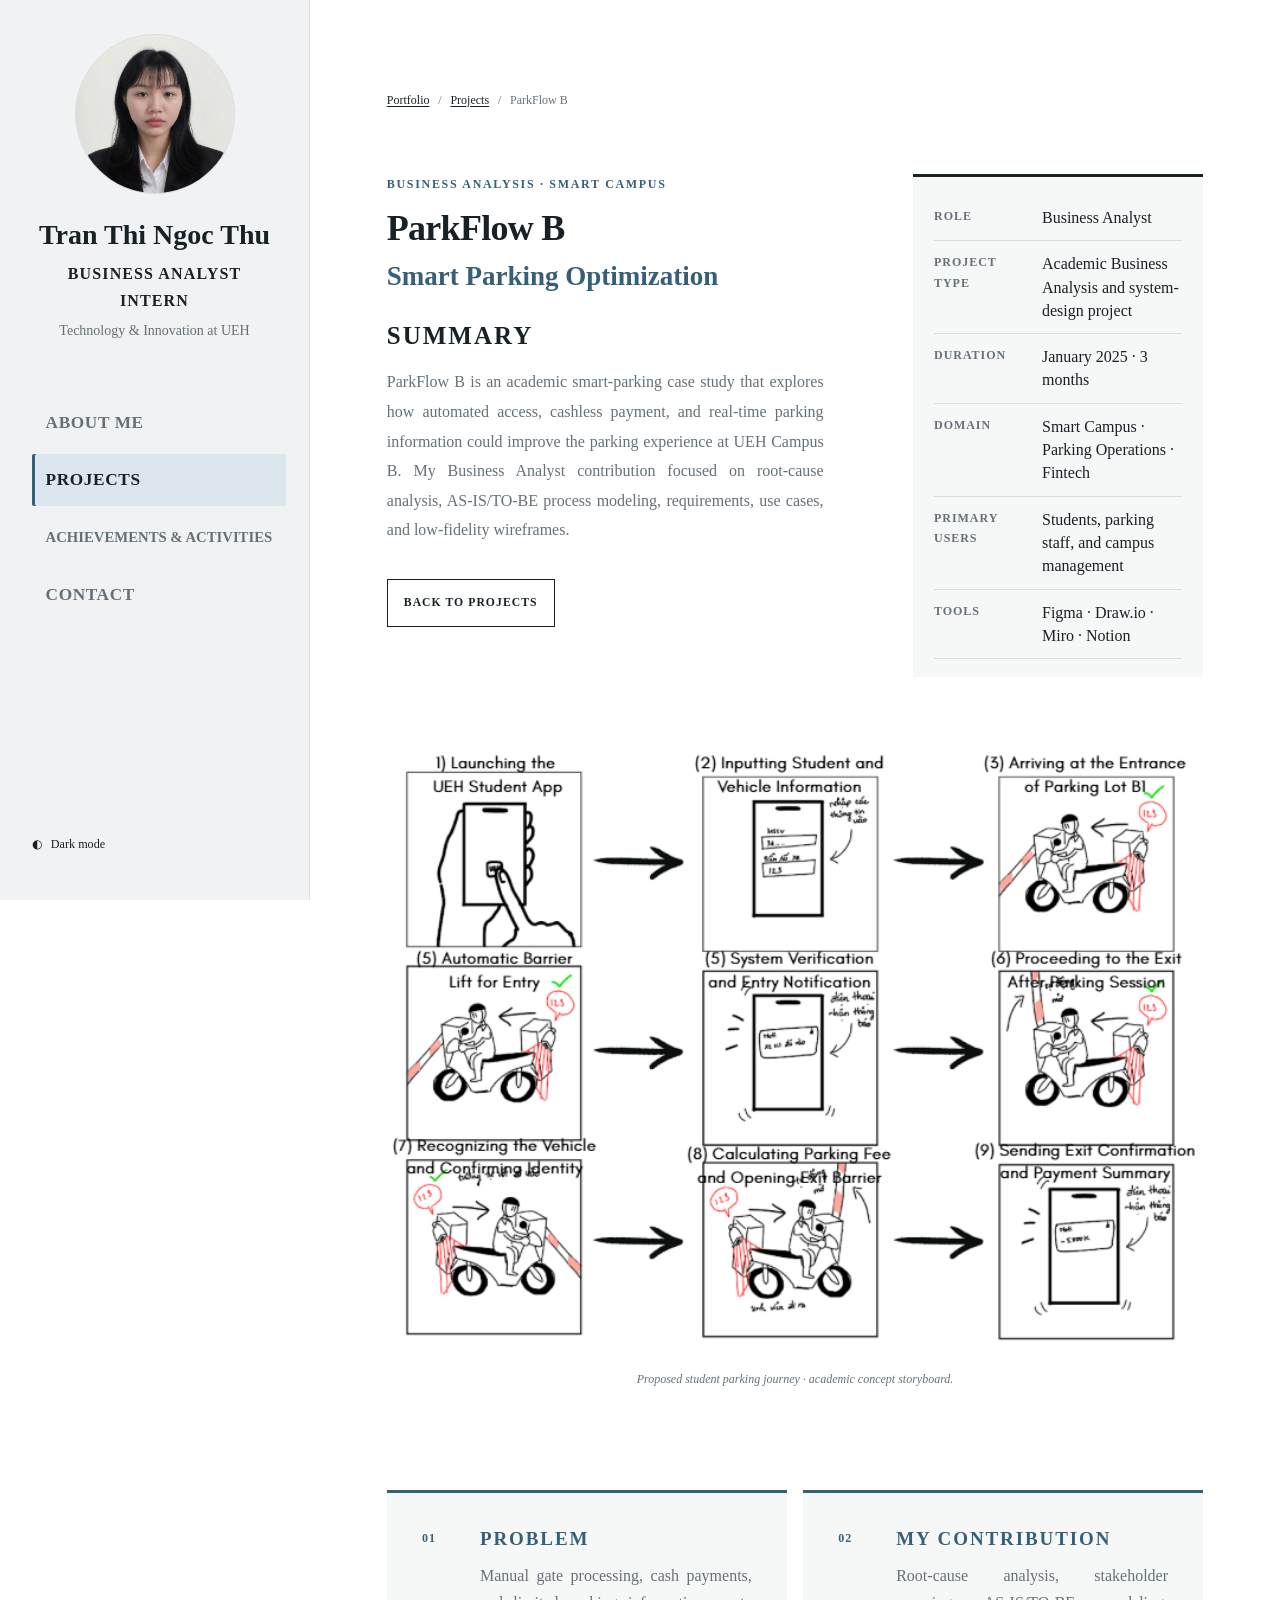
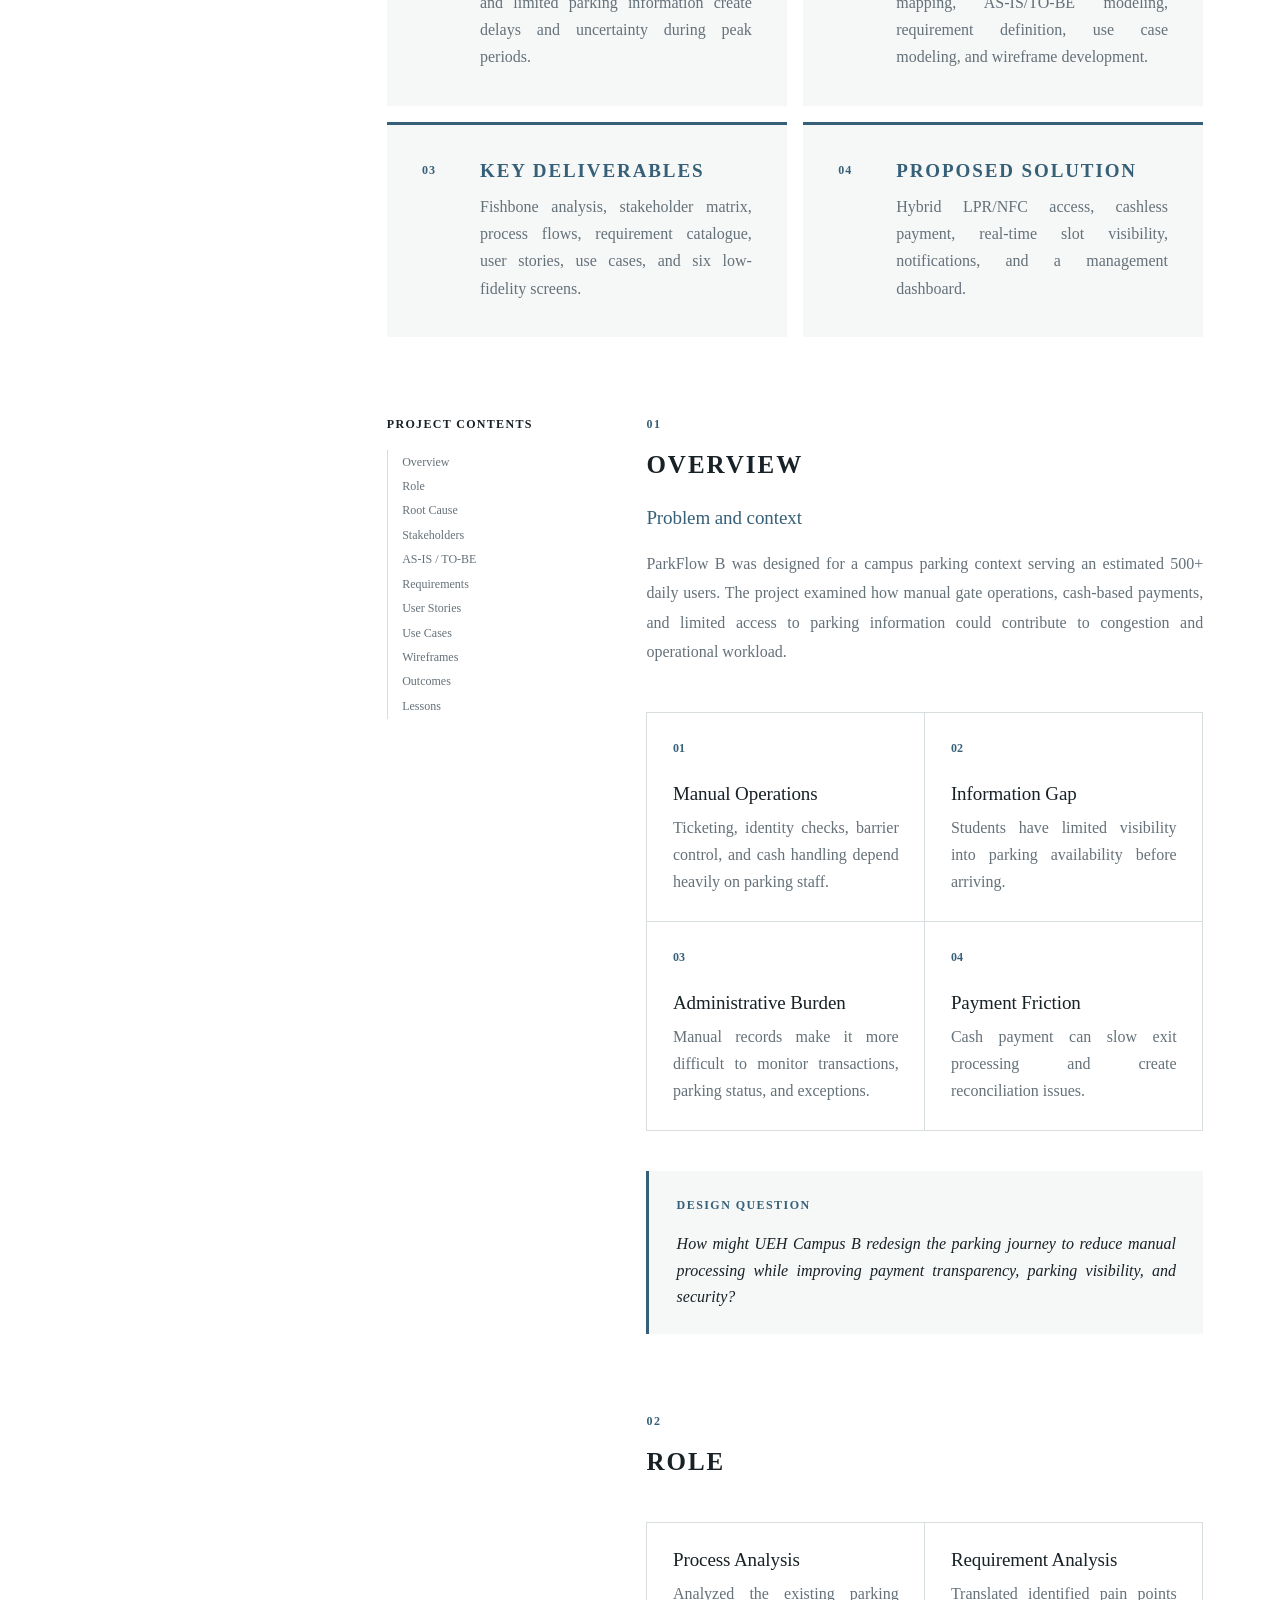
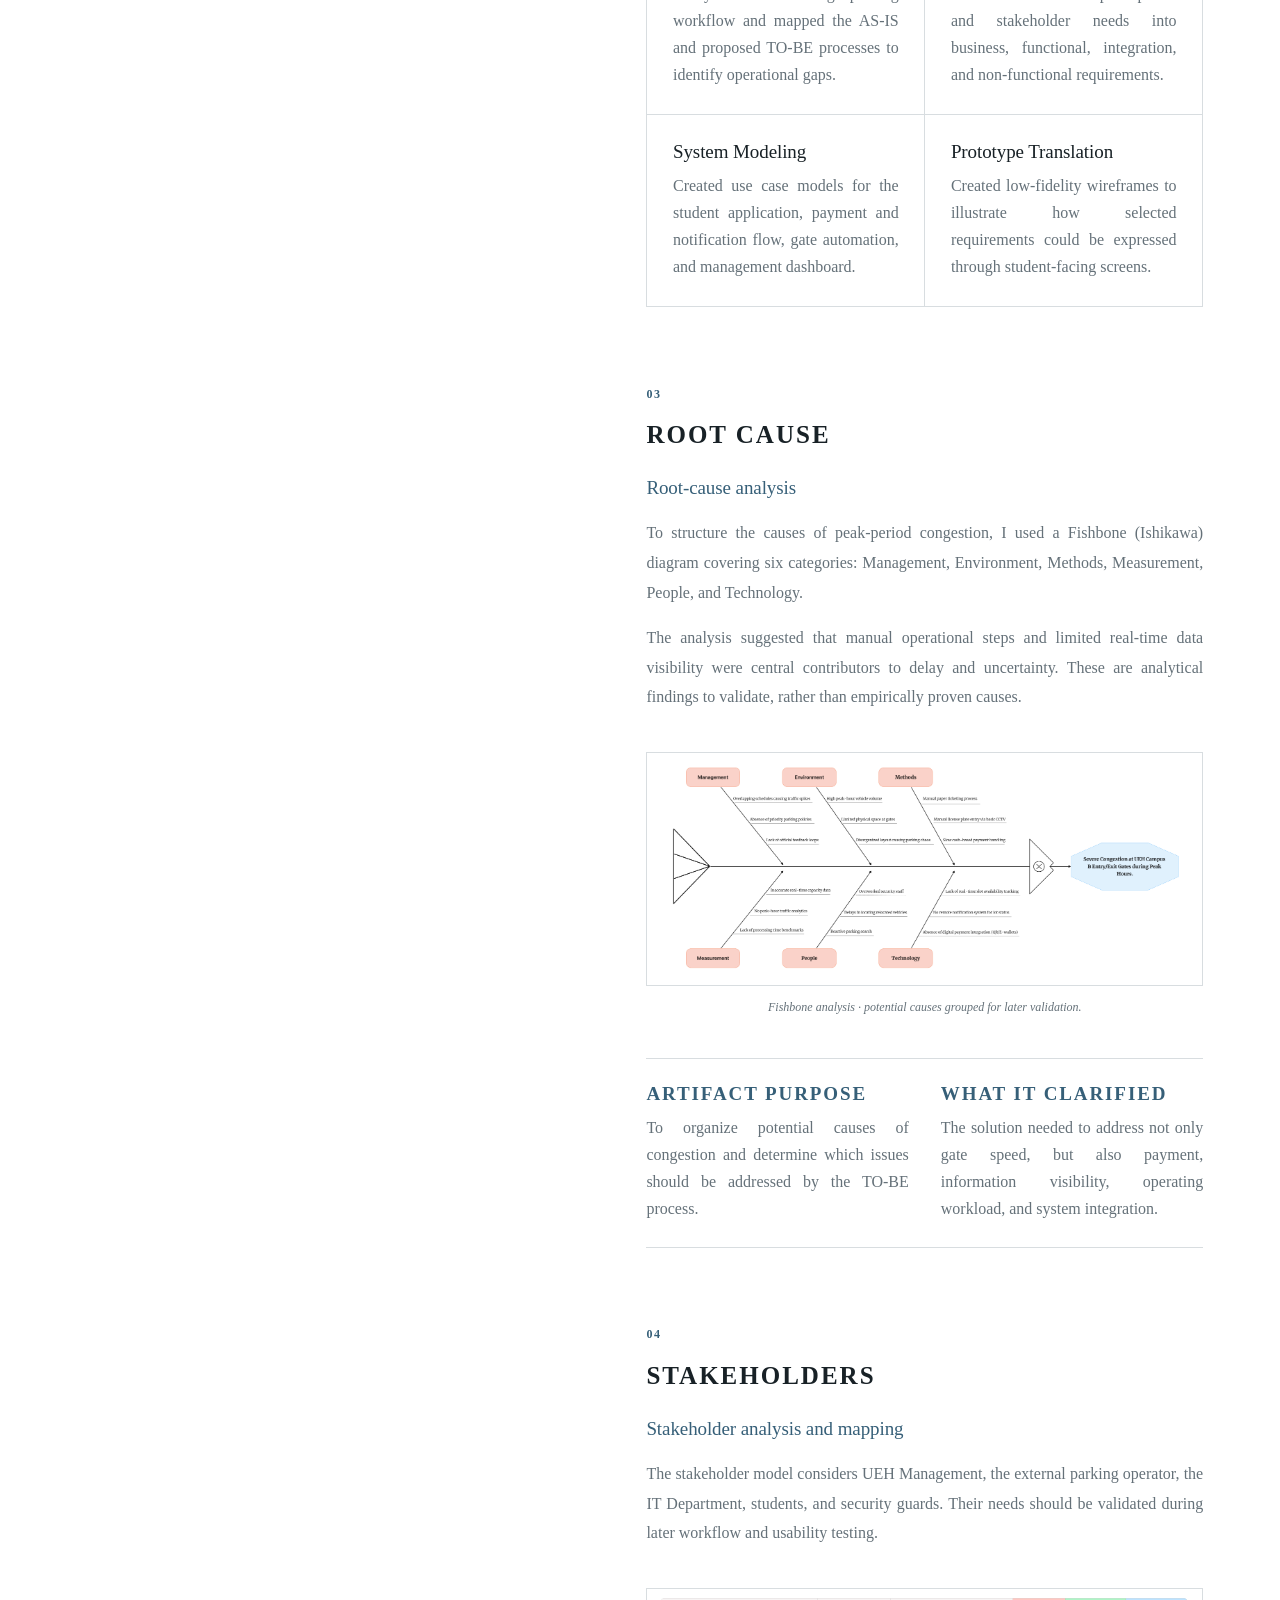
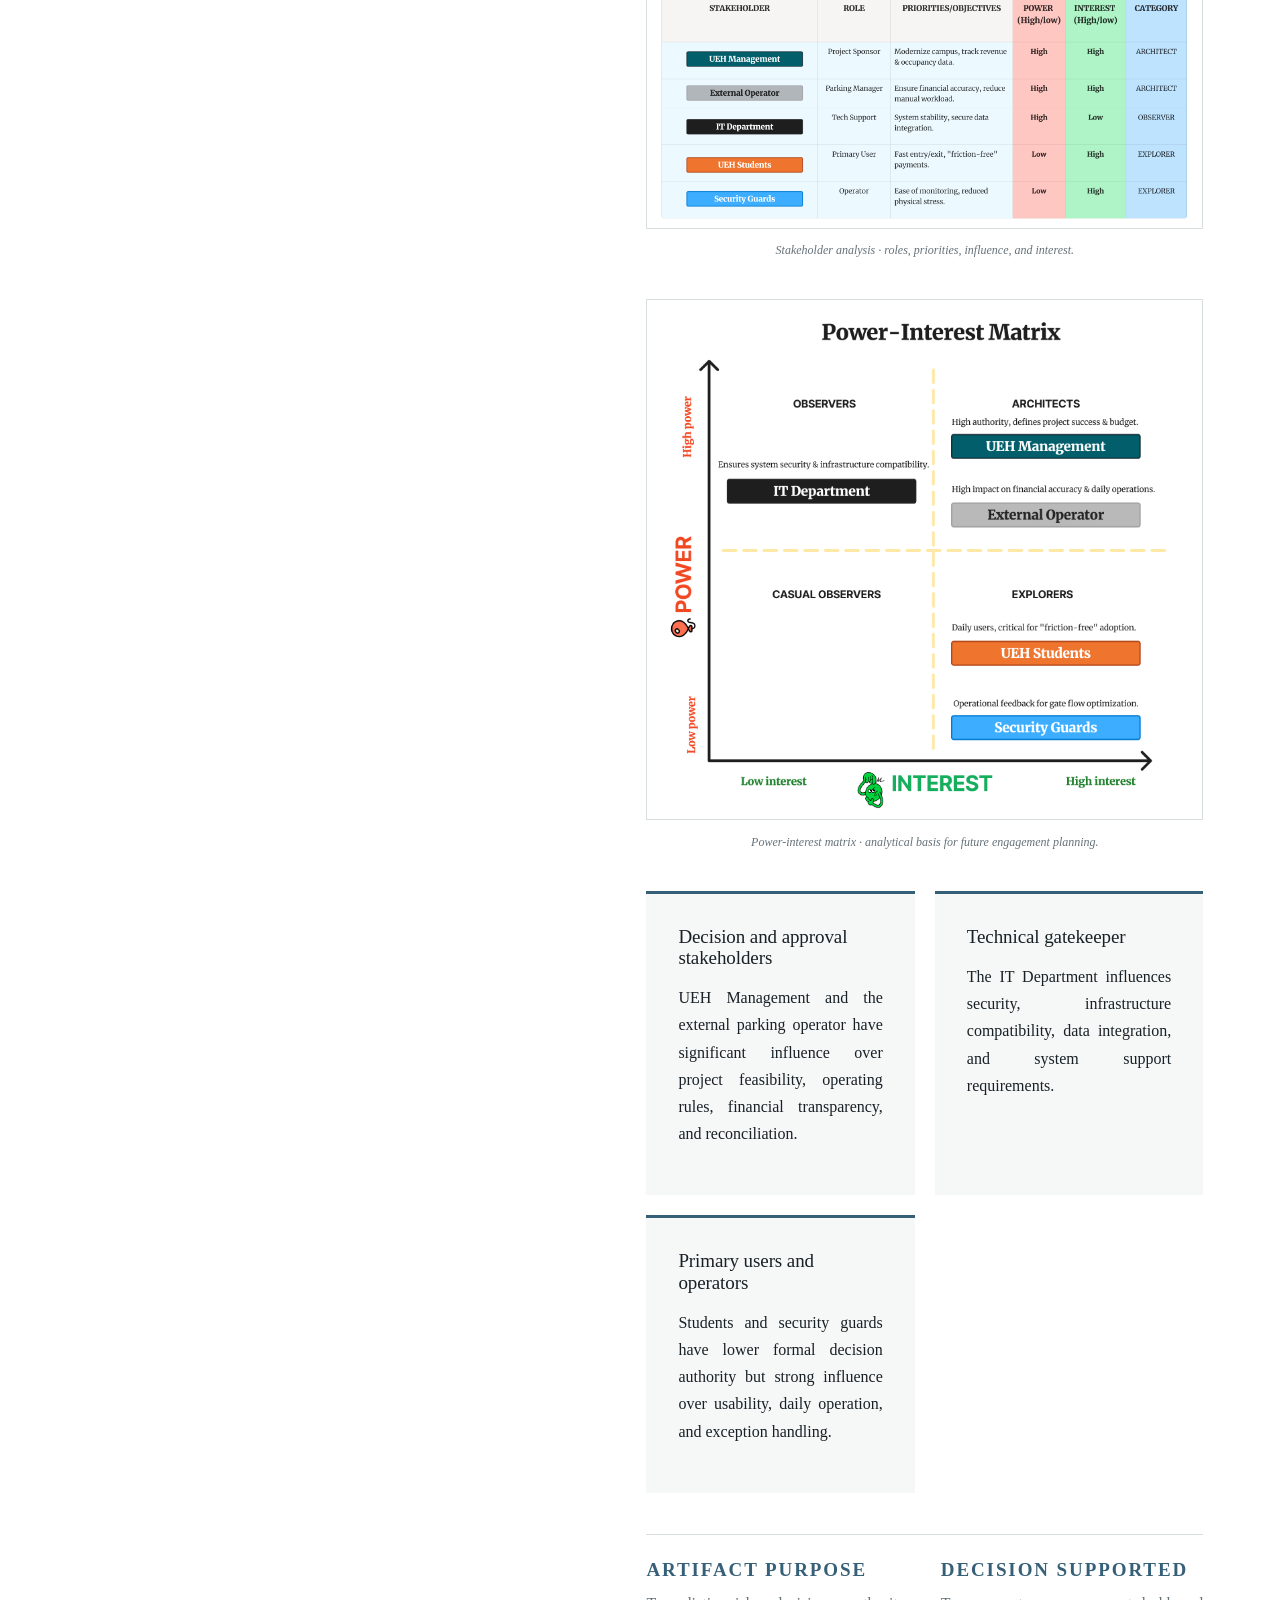
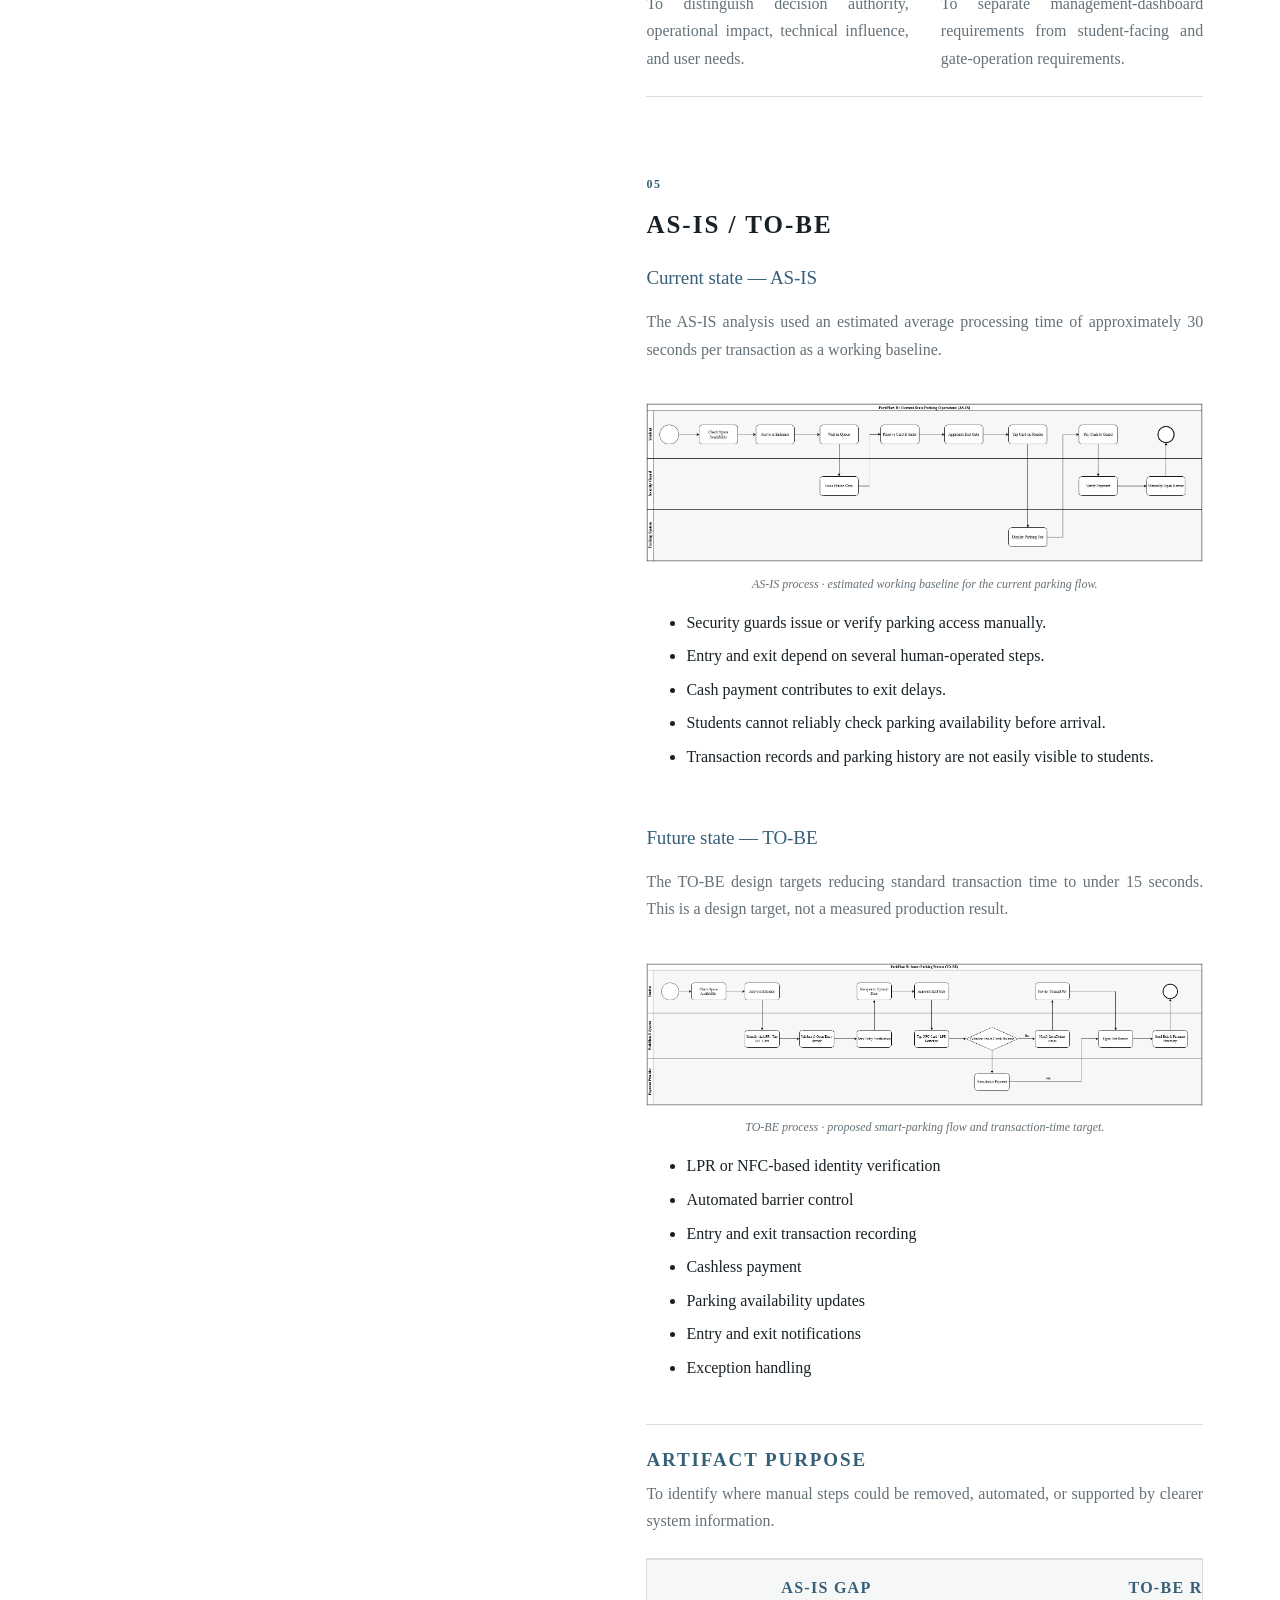
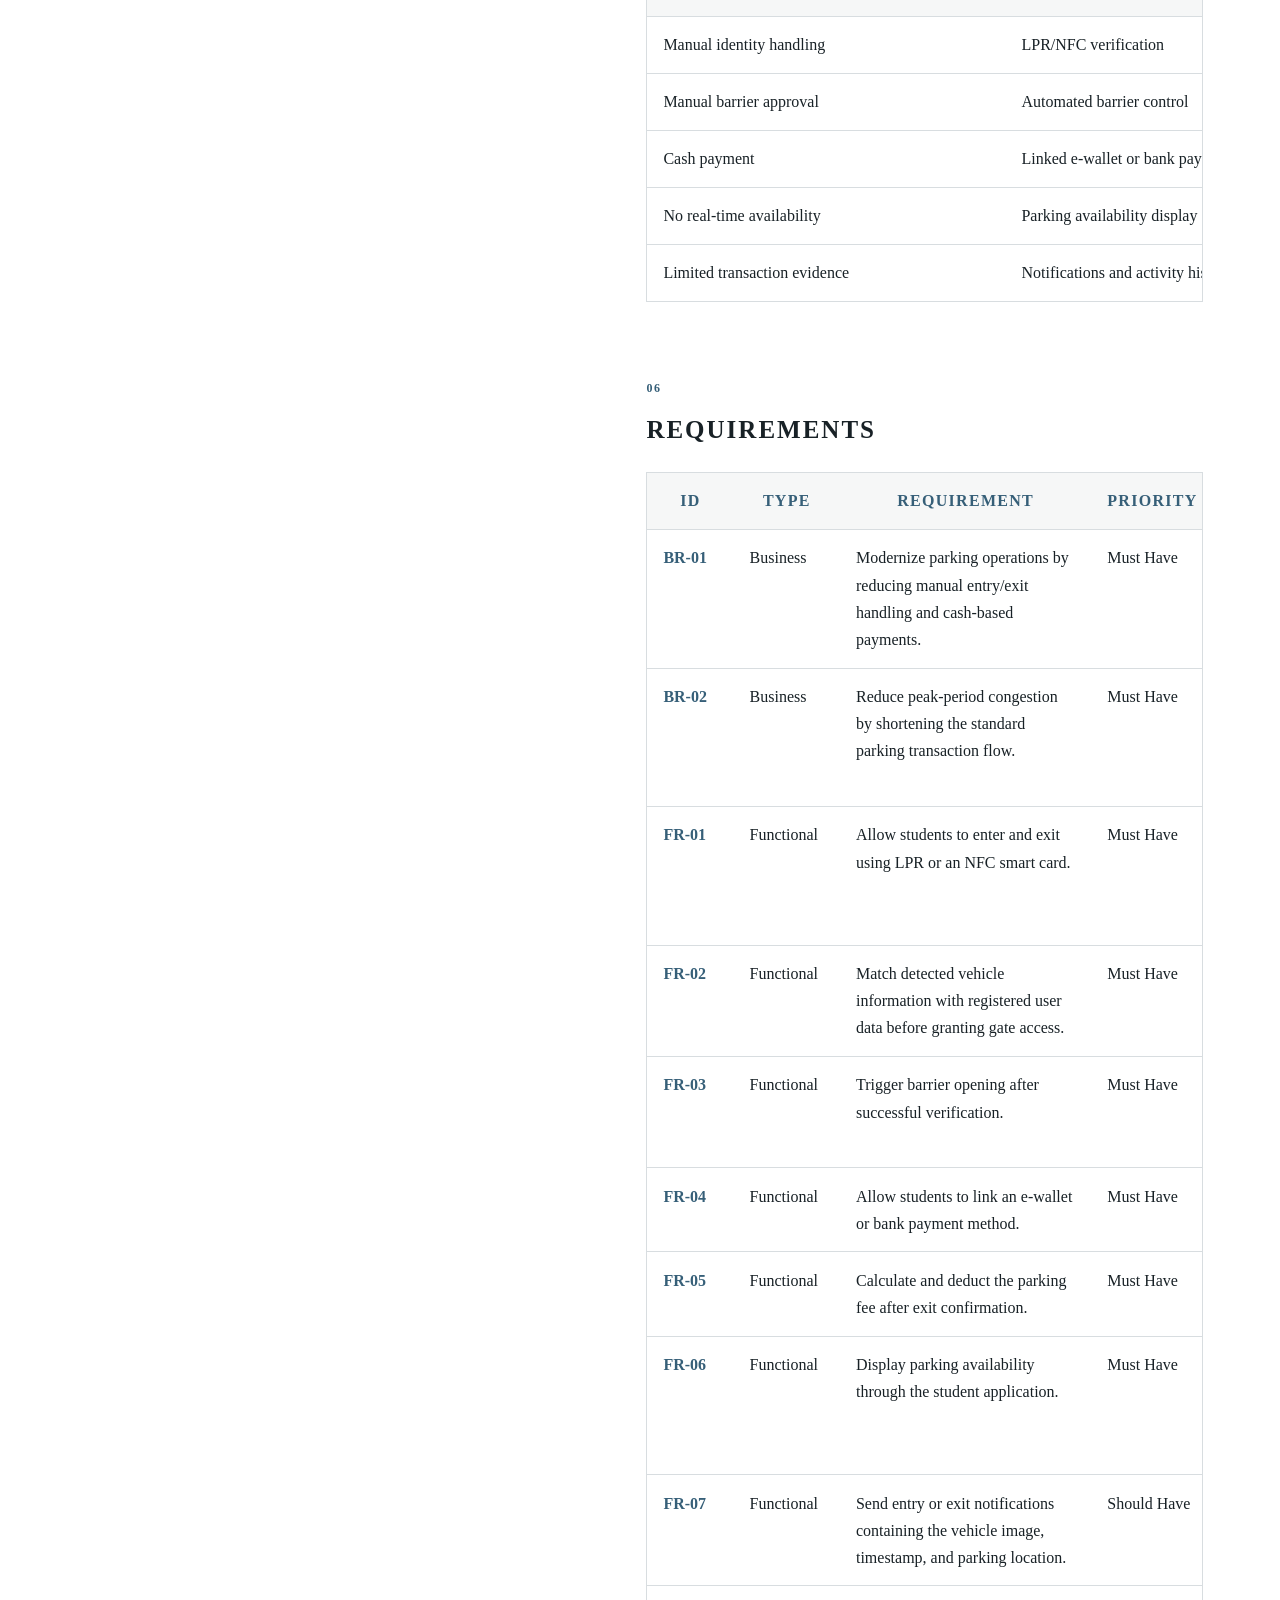
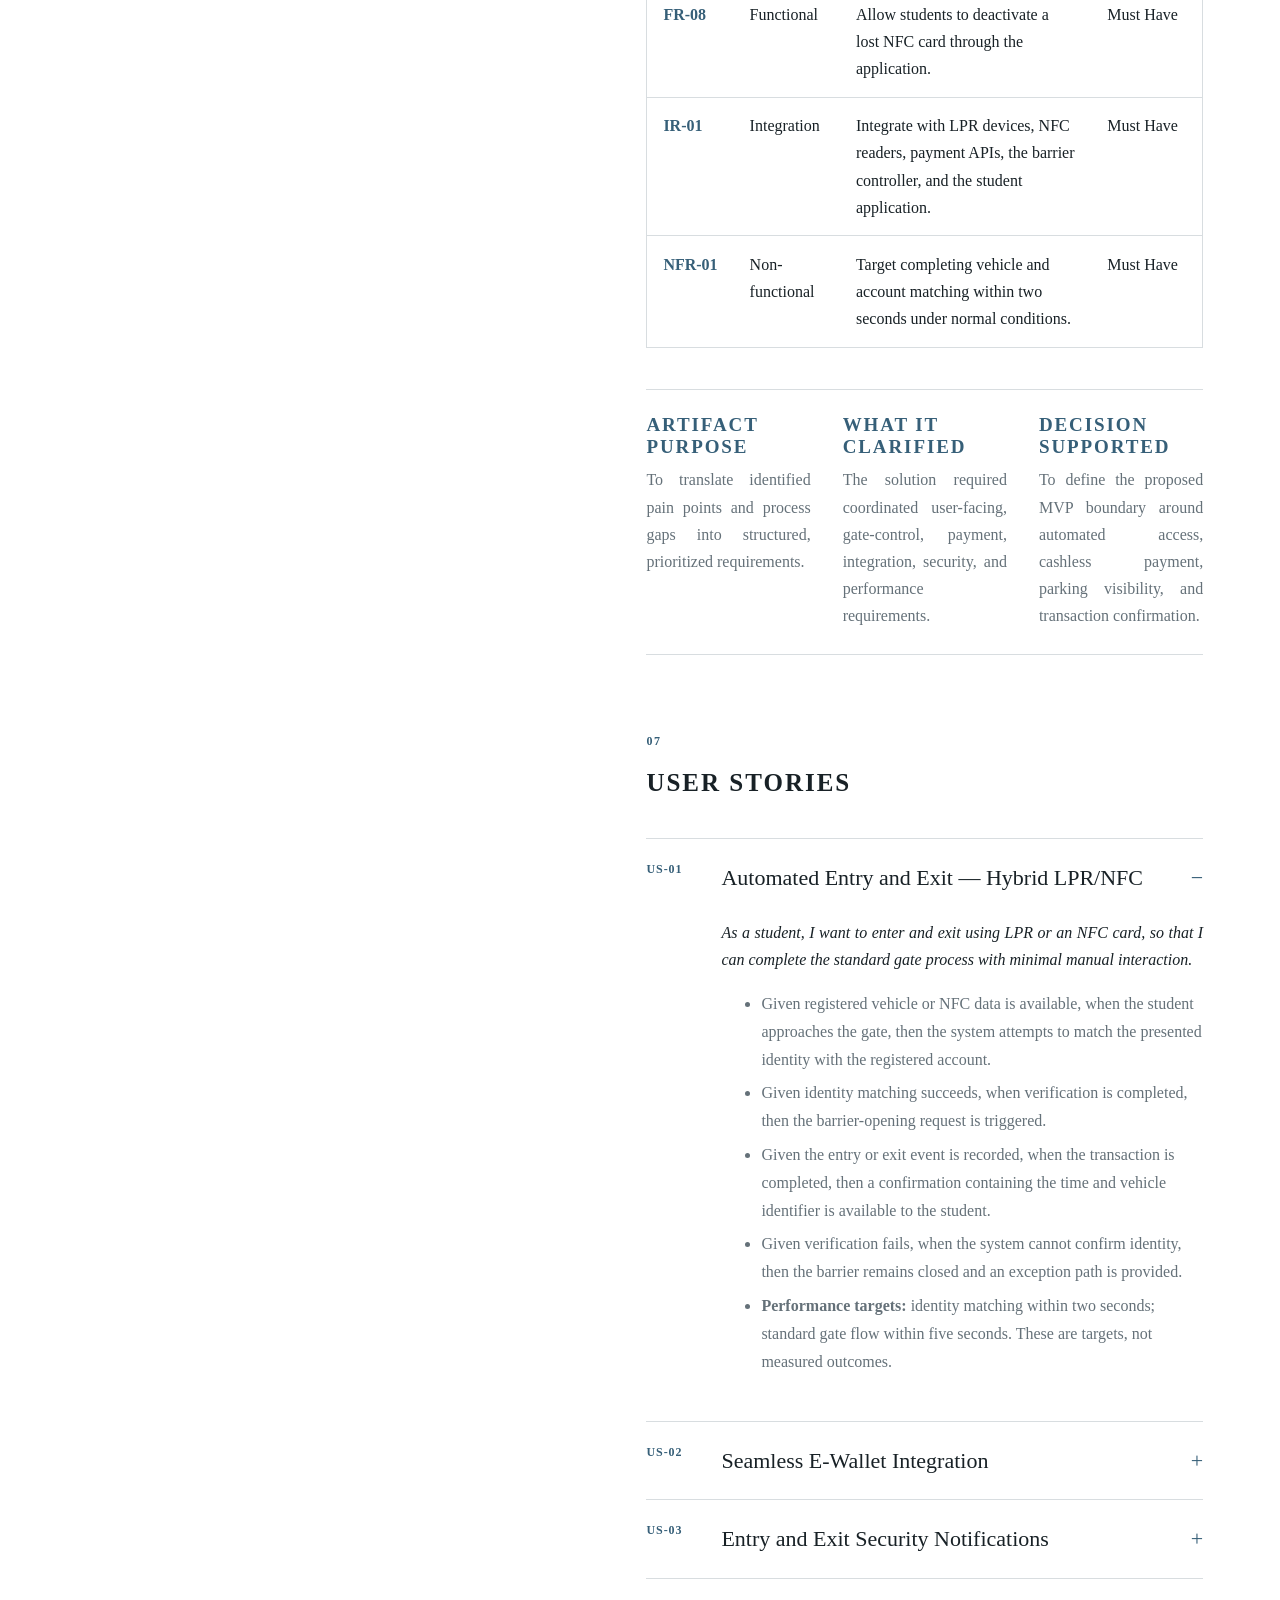
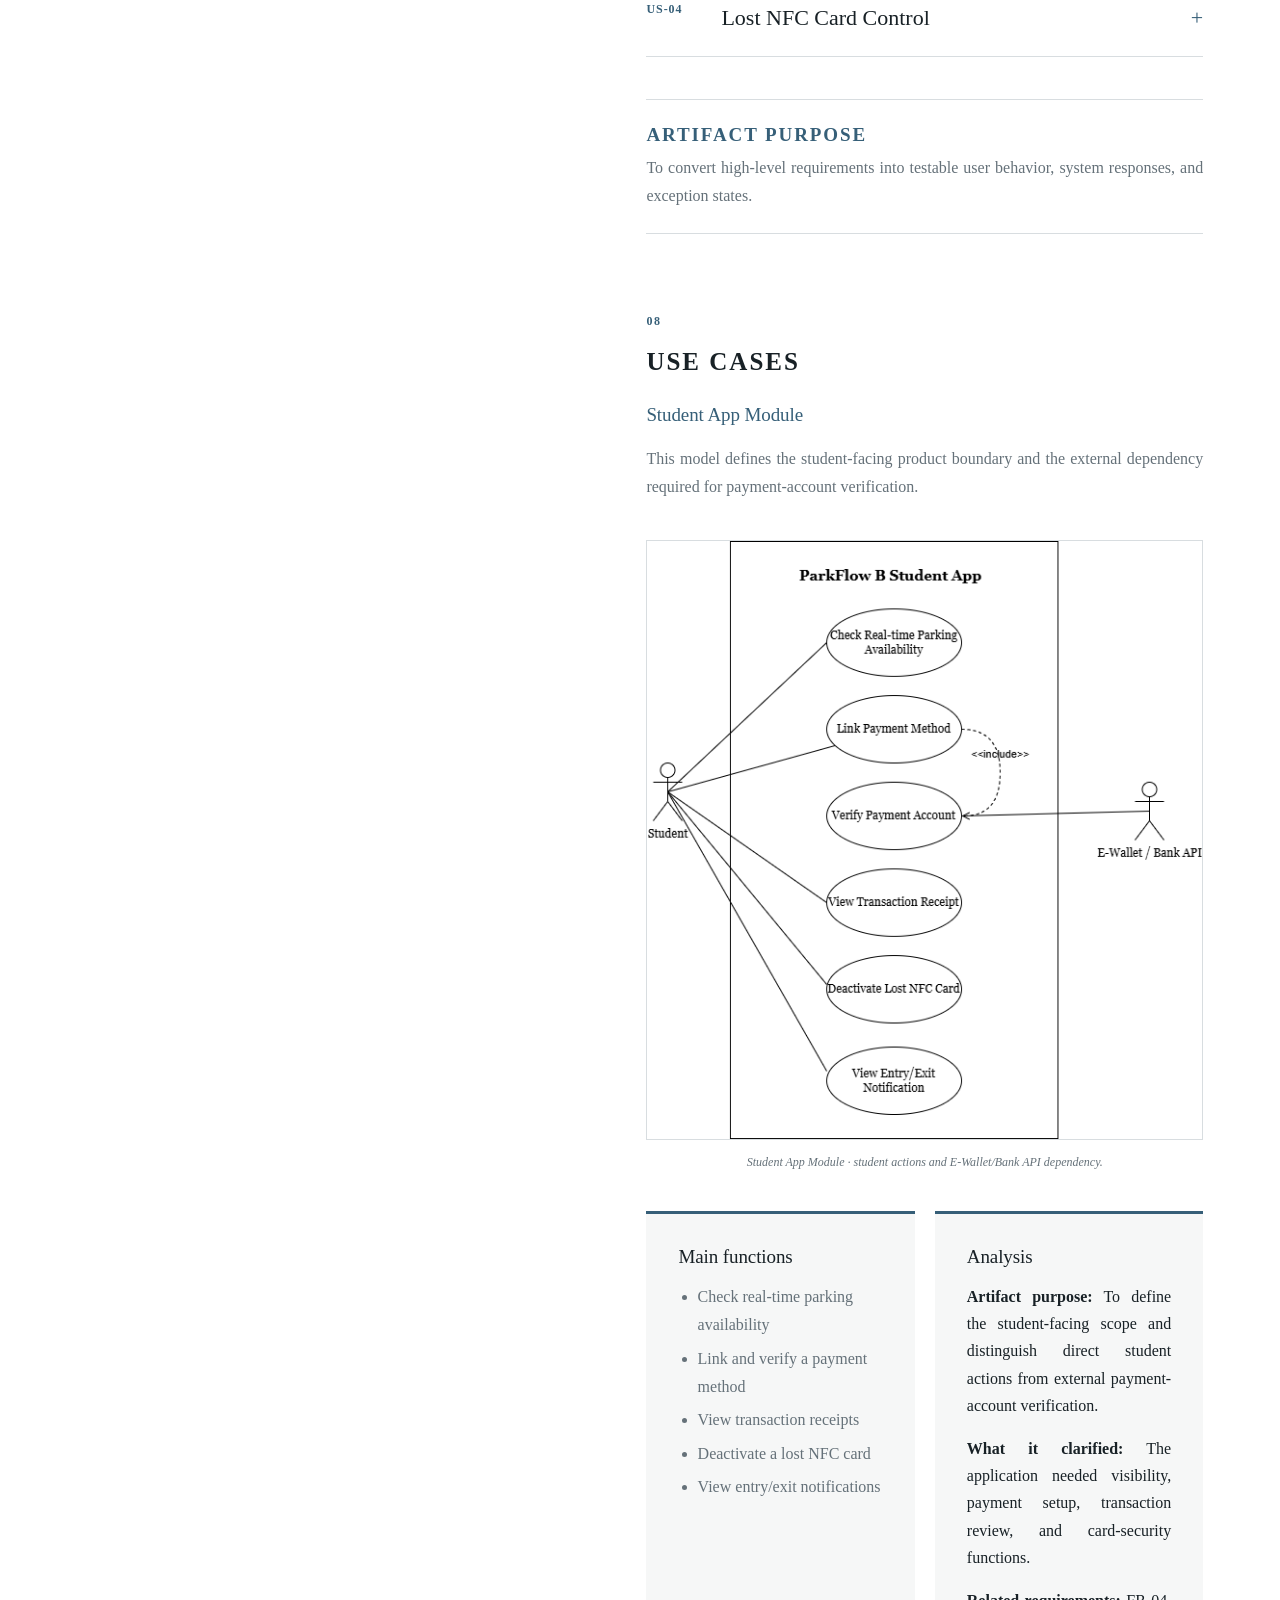
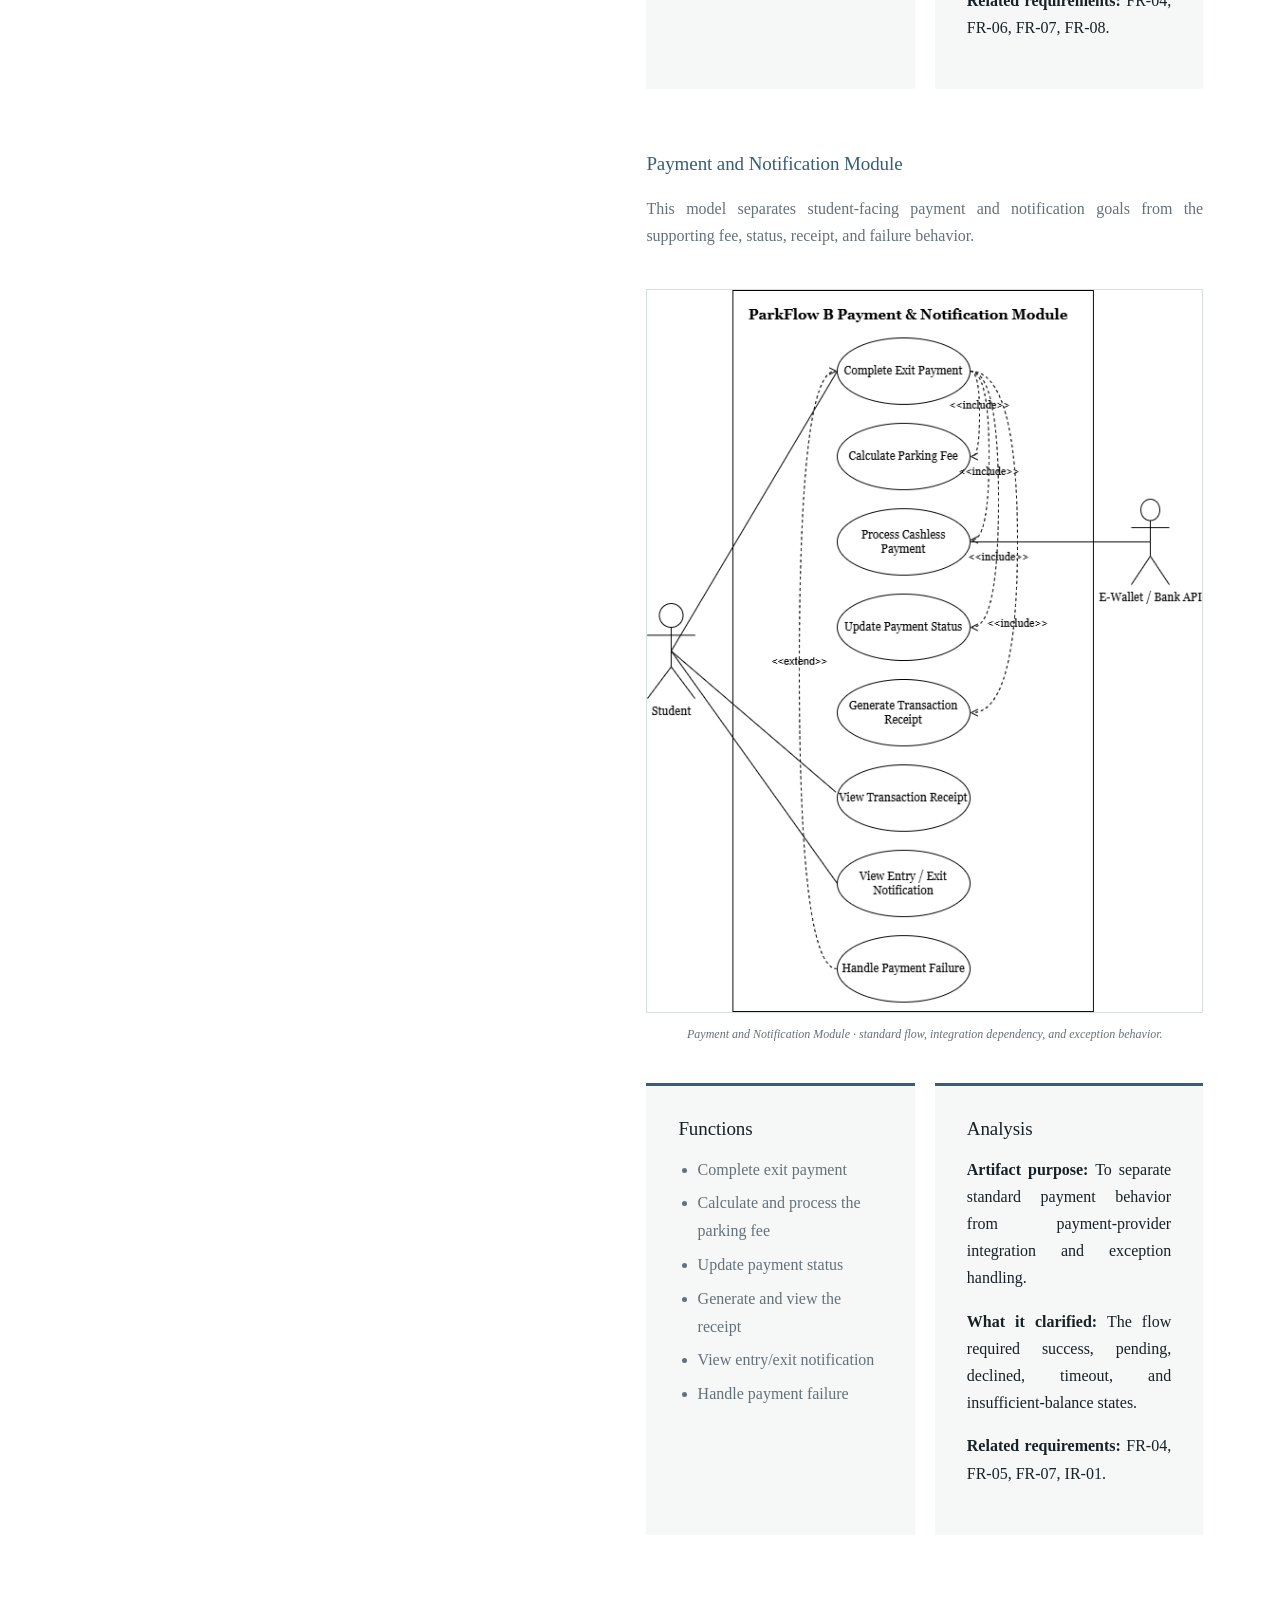
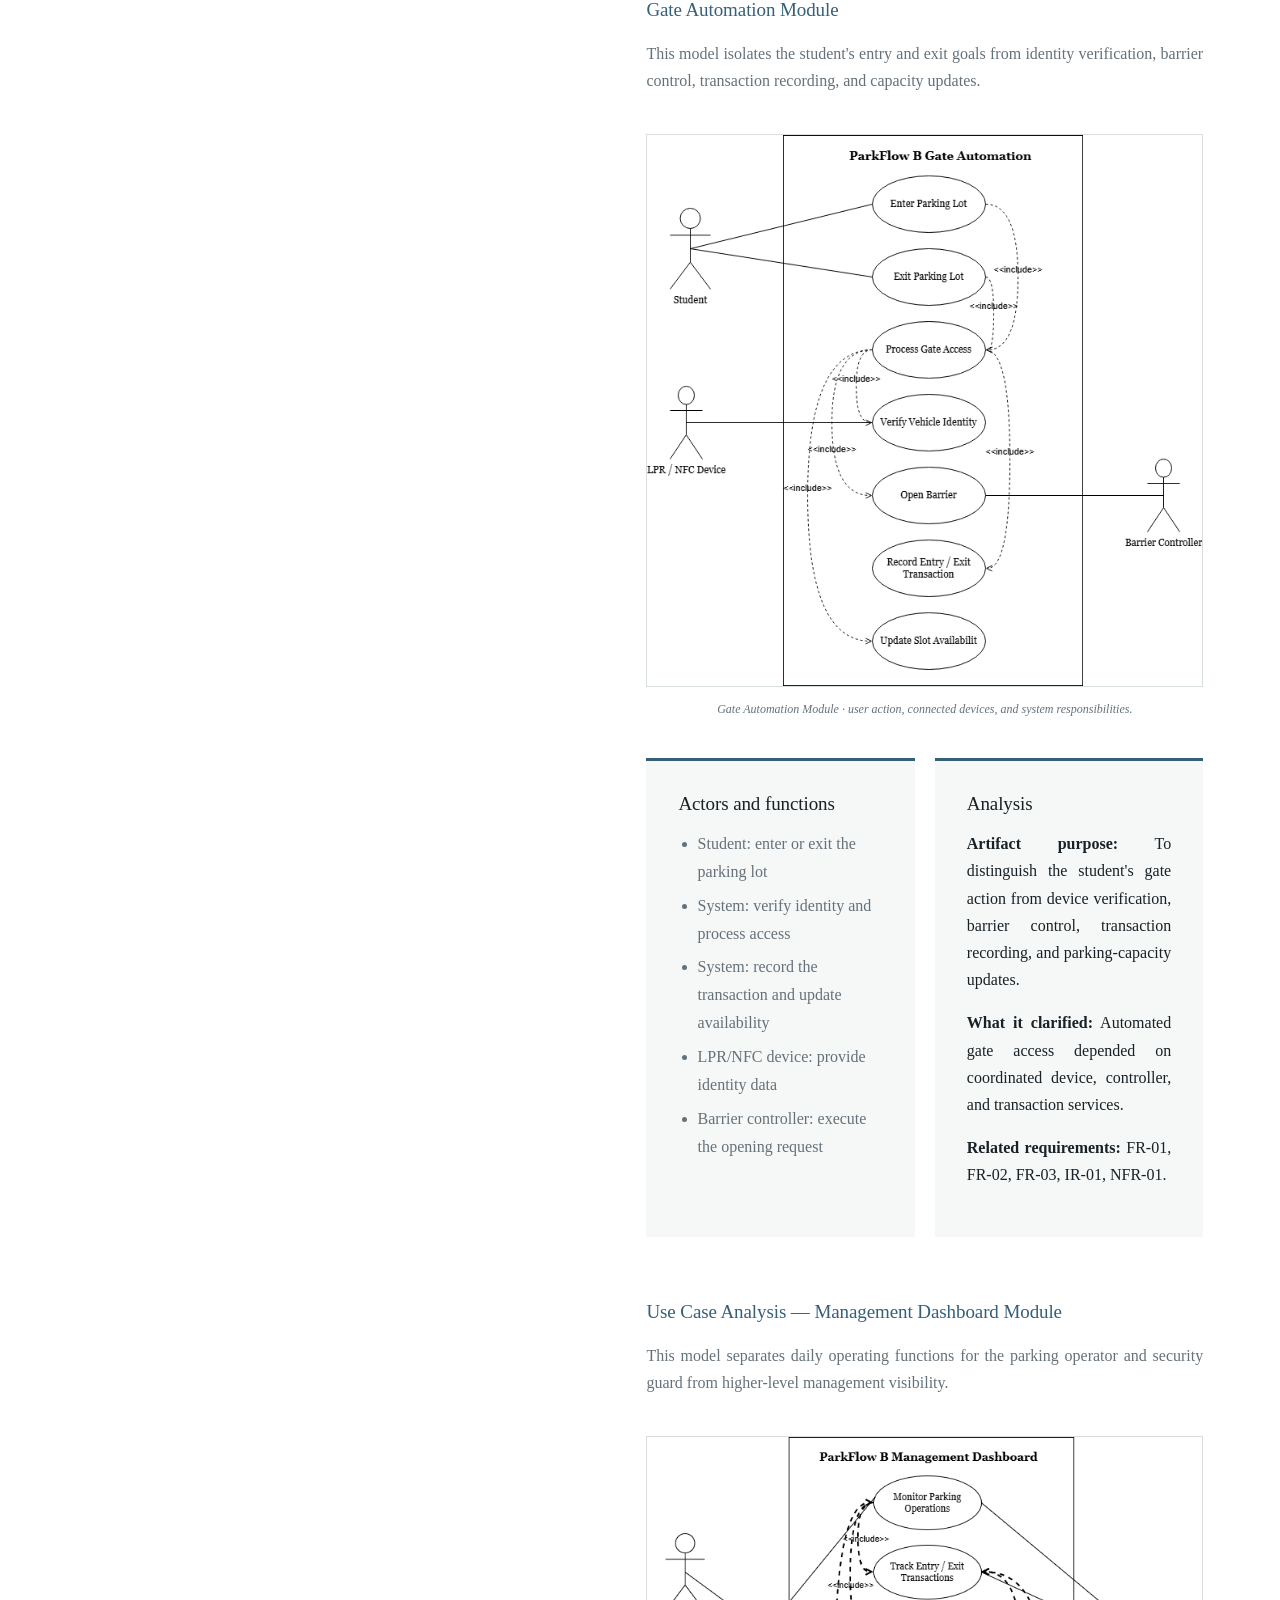
==== projects/parkflow-b.html @ b0481616 "Deploy Business Analyst portfolio" ====
<!doctype html>
<html lang="en">
<head>
  <meta charset="utf-8">
  <meta name="viewport" content="width=device-width, initial-scale=1">
  <meta name="description" content="Business Analyst case study of ParkFlow B, an academic smart-parking concept featuring root-cause analysis, stakeholder mapping, AS-IS/TO-BE workflows, requirements, use cases, and low-fidelity wireframes.">
  <meta name="theme-color" content="#f0f2f3">
  <meta property="og:title" content="ParkFlow B Case Study | Tran Thi Ngoc Thu">
  <meta property="og:description" content="Business Analysis artifacts for an academic smart-parking concept at UEH Campus B.">
  <meta property="og:type" content="article">
  <link rel="icon" href="../assets/images/favicon.svg" type="image/svg+xml">
  <link rel="stylesheet" href="../assets/css/style.css">
  <link rel="stylesheet" href="../assets/css/virtuhire.css">
  <link rel="stylesheet" href="../assets/css/parkflow-b.css">
  <script src="../assets/js/main.js" defer></script>
  <script src="../assets/js/virtuhire.js" defer></script>
  <title>ParkFlow B Case Study | Tran Thi Ngoc Thu</title>
</head>
<body class="case-study-page parkflow-page">
  <a class="skip-link" href="#main-content">Skip to case study</a>

  <header class="sidebar">
    <div class="sidebar-top">
      <a class="identity" href="../index.html#about" aria-label="Tran Thi Ngoc Thu, return to About Me">
        <img class="profile-image" src="../assets/images/tran-thi-ngoc-thu.jpg" alt="Portrait of Tran Thi Ngoc Thu" width="176" height="176">
        <span class="identity-copy">
          <span class="owner-name">Tran Thi Ngoc Thu</span>
          <span class="owner-role">Business Analyst Intern</span>
          <span class="owner-education">Technology &amp; Innovation at UEH</span>
        </span>
      </a>
      <button class="menu-toggle" type="button" aria-expanded="false" aria-controls="sidebar-body">
        <span>Menu</span><span aria-hidden="true">+</span>
      </button>
    </div>

    <div class="sidebar-body" id="sidebar-body">
      <nav class="case-home-nav" aria-label="Portfolio navigation">
        <a href="../index.html#about">ABOUT ME</a>
        <a href="../index.html#projects" aria-current="page">PROJECTS</a>
        <a href="../index.html#achievements">ACHIEVEMENTS &amp; ACTIVITIES</a>
        <a href="../index.html#contact">CONTACT</a>
      </nav>

      <div class="sidebar-actions">
        <button class="theme-toggle" type="button" aria-label="Switch to dark mode" aria-pressed="false">
          <span aria-hidden="true">◐</span> <span>Dark mode</span>
        </button>
      </div>
    </div>
  </header>

  <main id="main-content">
    <article class="case-study">
      <header class="case-hero case-container" id="overview">
        <nav class="breadcrumbs" aria-label="Breadcrumb">
          <a href="../index.html">Portfolio</a><span aria-hidden="true">/</span>
          <a href="../index.html#projects">Projects</a><span aria-hidden="true">/</span>
          <span aria-current="page">ParkFlow B</span>
        </nav>

        <div class="hero-grid">
          <div class="hero-copy">
            <p class="case-eyebrow">BUSINESS ANALYSIS · SMART CAMPUS</p>
            <h1>ParkFlow B</h1>
            <p class="hero-subtitle">Smart Parking Optimization</p>
            <h2 class="case-major-title summary-heading">SUMMARY</h2>
            <p class="hero-summary">ParkFlow B is an academic smart-parking case study that explores how automated access, cashless payment, and real-time parking information could improve the parking experience at UEH Campus B. My Business Analyst contribution focused on root-cause analysis, AS-IS/TO-BE process modeling, requirements, use cases, and low-fidelity wireframes.</p>
            <div class="hero-actions" aria-label="Case study actions">
              <a class="case-button case-button-primary" href="../index.html#projects">Back to Projects</a>
            </div>
          </div>

          <aside class="project-meta" aria-label="Project metadata">
            <dl>
              <div><dt>Role</dt><dd>Business Analyst</dd></div>
              <div><dt>Project type</dt><dd>Academic Business Analysis and system-design project</dd></div>
              <div><dt>Duration</dt><dd>January 2025 · 3 months</dd></div>
              <div><dt>Domain</dt><dd>Smart Campus · Parking Operations · Fintech</dd></div>
              <div><dt>Primary users</dt><dd>Students, parking staff, and campus management</dd></div>
              <div><dt>Tools</dt><dd>Figma · Draw.io · Miro · Notion</dd></div>
            </dl>
          </aside>
        </div>

        <figure class="hero-visual">
          <button class="image-button" type="button" data-lightbox-src="../assets/images/parkflow-b/hero-parking-journey.png" data-lightbox-alt="Nine-step storyboard of the proposed ParkFlow B student parking journey from app launch to exit confirmation">
            <img src="../assets/images/parkflow-b/hero-parking-journey.png" alt="Nine-step storyboard of the proposed ParkFlow B student parking journey from app launch to exit confirmation" width="689" height="509">
            <span>Open full image</span>
          </button>
          <figcaption>Proposed student parking journey · academic concept storyboard.</figcaption>
        </figure>
      </header>

      <section class="case-section case-container glance" aria-labelledby="glance-title">
        <h2 class="visually-hidden" id="glance-title">Project summary</h2>
        <div class="glance-grid">
          <article><span class="glance-number">01</span><div><h3>Problem</h3><p>Manual gate processing, cash payments, and limited parking information create delays and uncertainty during peak periods.</p></div></article>
          <article><span class="glance-number">02</span><div><h3>My contribution</h3><p>Root-cause analysis, stakeholder mapping, AS-IS/TO-BE modeling, requirement definition, use case modeling, and wireframe development.</p></div></article>
          <article><span class="glance-number">03</span><div><h3>Key deliverables</h3><p>Fishbone analysis, stakeholder matrix, process flows, requirement catalogue, user stories, use cases, and six low-fidelity screens.</p></div></article>
          <article><span class="glance-number">04</span><div><h3>Proposed solution</h3><p>Hybrid LPR/NFC access, cashless payment, real-time slot visibility, notifications, and a management dashboard.</p></div></article>
        </div>
      </section>

      <div class="case-body case-container">
        <aside class="case-toc" aria-label="Project contents">
          <details open>
            <summary>Project contents</summary>
            <nav>
              <a href="#problem">Overview</a>
              <a href="#role">Role</a>
              <a href="#root-cause">Root Cause</a>
              <a href="#stakeholders">Stakeholders</a>
              <a href="#process">AS-IS / TO-BE</a>
              <a href="#requirements">Requirements</a>
              <a href="#user-stories">User Stories</a>
              <a href="#use-cases">Use Cases</a>
              <a href="#wireframes">Wireframes</a>
              <a href="#outcomes">Outcomes</a>
              <a href="#lessons">Lessons</a>
            </nav>
          </details>
        </aside>

        <div class="case-content">
          <section class="case-section" id="problem" aria-labelledby="problem-title" data-case-section>
            <p class="case-eyebrow">01</p>
            <h2 class="case-major-title" id="problem-title">OVERVIEW</h2>
            <h3 class="section-subheading">Problem and context</h3>
            <p>ParkFlow B was designed for a campus parking context serving an estimated 500+ daily users. The project examined how manual gate operations, cash-based payments, and limited access to parking information could contribute to congestion and operational workload.</p>
            <div class="challenge-grid" aria-label="Key challenges">
              <article><span>01</span><h3>Manual Operations</h3><p>Ticketing, identity checks, barrier control, and cash handling depend heavily on parking staff.</p></article>
              <article><span>02</span><h3>Information Gap</h3><p>Students have limited visibility into parking availability before arriving.</p></article>
              <article><span>03</span><h3>Administrative Burden</h3><p>Manual records make it more difficult to monitor transactions, parking status, and exceptions.</p></article>
              <article><span>04</span><h3>Payment Friction</h3><p>Cash payment can slow exit processing and create reconciliation issues.</p></article>
            </div>
            <blockquote class="design-question">
              <span>Design question</span>
              <p>How might UEH Campus B redesign the parking journey to reduce manual processing while improving payment transparency, parking visibility, and security?</p>
            </blockquote>
          </section>

          <section class="case-section" id="role" aria-labelledby="role-title" data-case-section>
            <p class="case-eyebrow">02</p>
            <h2 class="case-major-title" id="role-title">ROLE</h2>
            <div class="role-grid">
              <article><h3>Process Analysis</h3><p>Analyzed the existing parking workflow and mapped the AS-IS and proposed TO-BE processes to identify operational gaps.</p></article>
              <article><h3>Requirement Analysis</h3><p>Translated identified pain points and stakeholder needs into business, functional, integration, and non-functional requirements.</p></article>
              <article><h3>System Modeling</h3><p>Created use case models for the student application, payment and notification flow, gate automation, and management dashboard.</p></article>
              <article><h3>Prototype Translation</h3><p>Created low-fidelity wireframes to illustrate how selected requirements could be expressed through student-facing screens.</p></article>
            </div>
          </section>

          <section class="case-section" id="root-cause" aria-labelledby="root-cause-title" data-case-section>
            <p class="case-eyebrow">03</p>
            <h2 class="case-major-title" id="root-cause-title">ROOT CAUSE</h2>
            <h3 class="section-subheading">Root-cause analysis</h3>
            <p>To structure the causes of peak-period congestion, I used a Fishbone (Ishikawa) diagram covering six categories: Management, Environment, Methods, Measurement, People, and Technology.</p>
            <p>The analysis suggested that manual operational steps and limited real-time data visibility were central contributors to delay and uncertainty. These are analytical findings to validate, rather than empirically proven causes.</p>
            <figure class="artifact-figure">
              <button class="image-button" type="button" data-lightbox-src="../assets/images/parkflow-b/root-cause-fishbone.png" data-lightbox-alt="Fishbone analysis grouping potential causes of peak-period congestion at UEH Campus B into six categories">
                <img src="../assets/images/parkflow-b/root-cause-fishbone.png" alt="Fishbone analysis grouping potential causes of peak-period congestion at UEH Campus B into six categories" loading="lazy" width="1598" height="667">
                <span>Open full image</span>
              </button>
              <figcaption>Fishbone analysis · potential causes grouped for later validation.</figcaption>
            </figure>
            <div class="artifact-insight">
              <div><h3>Artifact purpose</h3><p>To organize potential causes of congestion and determine which issues should be addressed by the TO-BE process.</p></div>
              <div><h3>What it clarified</h3><p>The solution needed to address not only gate speed, but also payment, information visibility, operating workload, and system integration.</p></div>
            </div>
          </section>

          <section class="case-section" id="stakeholders" aria-labelledby="stakeholders-title" data-case-section>
            <p class="case-eyebrow">04</p>
            <h2 class="case-major-title" id="stakeholders-title">STAKEHOLDERS</h2>
            <h3 class="section-subheading">Stakeholder analysis and mapping</h3>
            <p>The stakeholder model considers UEH Management, the external parking operator, the IT Department, students, and security guards. Their needs should be validated during later workflow and usability testing.</p>
            <figure class="artifact-figure">
              <button class="image-button" type="button" data-lightbox-src="../assets/images/parkflow-b/stakeholder-analysis-table.png" data-lightbox-alt="Stakeholder analysis table comparing roles, priorities, power, interest, and engagement categories for ParkFlow B">
                <img src="../assets/images/parkflow-b/stakeholder-analysis-table.png" alt="Stakeholder analysis table comparing roles, priorities, power, interest, and engagement categories for ParkFlow B" loading="lazy" width="984" height="423">
                <span>Open full image</span>
              </button>
              <figcaption>Stakeholder analysis · roles, priorities, influence, and interest.</figcaption>
            </figure>
            <figure class="artifact-figure compact-artifact">
              <button class="image-button" type="button" data-lightbox-src="../assets/images/parkflow-b/stakeholder-power-interest-matrix.png" data-lightbox-alt="Power-interest matrix positioning UEH management, parking operator, IT, students, and security guards">
                <img src="../assets/images/parkflow-b/stakeholder-power-interest-matrix.png" alt="Power-interest matrix positioning UEH management, parking operator, IT, students, and security guards" loading="lazy" width="827" height="773">
                <span>Open full image</span>
              </button>
              <figcaption>Power-interest matrix · analytical basis for future engagement planning.</figcaption>
            </figure>
            <div class="outcome-grid">
              <article><h3>Decision and approval stakeholders</h3><p>UEH Management and the external parking operator have significant influence over project feasibility, operating rules, financial transparency, and reconciliation.</p></article>
              <article><h3>Technical gatekeeper</h3><p>The IT Department influences security, infrastructure compatibility, data integration, and system support requirements.</p></article>
              <article><h3>Primary users and operators</h3><p>Students and security guards have lower formal decision authority but strong influence over usability, daily operation, and exception handling.</p></article>
            </div>
            <div class="artifact-insight">
              <div><h3>Artifact purpose</h3><p>To distinguish decision authority, operational impact, technical influence, and user needs.</p></div>
              <div><h3>Decision supported</h3><p>To separate management-dashboard requirements from student-facing and gate-operation requirements.</p></div>
            </div>
          </section>

          <section class="case-section" id="process" aria-labelledby="process-title" data-case-section>
            <p class="case-eyebrow">05</p>
            <h2 class="case-major-title" id="process-title">AS-IS / TO-BE</h2>
            <div class="process-analysis">
              <h3 class="section-subheading">Current state — AS-IS</h3>
              <p>The AS-IS analysis used an estimated average processing time of approximately 30 seconds per transaction as a working baseline.</p>
              <figure class="artifact-figure">
                <button class="image-button" type="button" data-lightbox-src="../assets/images/parkflow-b/as-is-parking-process.png" data-lightbox-alt="AS-IS swimlane process showing the current student, security guard, and parking-system parking journey">
                  <img src="../assets/images/parkflow-b/as-is-parking-process.png" alt="AS-IS swimlane process showing the current student, security guard, and parking-system parking journey" loading="lazy" width="1735" height="491">
                  <span>Open full image</span>
                </button>
                <figcaption>AS-IS process · estimated working baseline for the current parking flow.</figcaption>
              </figure>
              <ul>
                <li>Security guards issue or verify parking access manually.</li>
                <li>Entry and exit depend on several human-operated steps.</li>
                <li>Cash payment contributes to exit delays.</li>
                <li>Students cannot reliably check parking availability before arrival.</li>
                <li>Transaction records and parking history are not easily visible to students.</li>
              </ul>
            </div>
            <div class="process-analysis">
              <h3 class="section-subheading">Future state — TO-BE</h3>
              <p>The TO-BE design targets reducing standard transaction time to under 15 seconds. This is a design target, not a measured production result.</p>
              <figure class="artifact-figure">
                <button class="image-button" type="button" data-lightbox-src="../assets/images/parkflow-b/to-be-parking-process.png" data-lightbox-alt="TO-BE swimlane process showing proposed automated identification, payment, notification, and barrier steps">
                  <img src="../assets/images/parkflow-b/to-be-parking-process.png" alt="TO-BE swimlane process showing proposed automated identification, payment, notification, and barrier steps" loading="lazy" width="1931" height="491">
                  <span>Open full image</span>
                </button>
                <figcaption>TO-BE process · proposed smart-parking flow and transaction-time target.</figcaption>
              </figure>
              <ul>
                <li>LPR or NFC-based identity verification</li><li>Automated barrier control</li><li>Entry and exit transaction recording</li><li>Cashless payment</li><li>Parking availability updates</li><li>Entry and exit notifications</li><li>Exception handling</li>
              </ul>
            </div>
            <div class="artifact-insight artifact-purpose">
              <div><h3>Artifact purpose</h3><p>To identify where manual steps could be removed, automated, or supported by clearer system information.</p></div>
            </div>
            <div class="table-scroll" tabindex="0" role="region" aria-label="AS-IS to TO-BE gap summary">
              <table>
                <thead><tr><th>AS-IS gap</th><th>TO-BE response</th></tr></thead>
                <tbody>
                  <tr><td>Manual identity handling</td><td>LPR/NFC verification</td></tr>
                  <tr><td>Manual barrier approval</td><td>Automated barrier control</td></tr>
                  <tr><td>Cash payment</td><td>Linked e-wallet or bank payment</td></tr>
                  <tr><td>No real-time availability</td><td>Parking availability display</td></tr>
                  <tr><td>Limited transaction evidence</td><td>Notifications and activity history</td></tr>
                </tbody>
              </table>
            </div>
          </section>

          <section class="case-section" id="requirements" aria-labelledby="requirements-title" data-case-section>
            <p class="case-eyebrow">06</p>
            <h2 class="case-major-title" id="requirements-title">REQUIREMENTS</h2>
            <div class="table-scroll" tabindex="0" role="region" aria-label="ParkFlow B requirements table">
              <table class="requirements-table">
                <thead><tr><th>ID</th><th>Type</th><th>Requirement</th><th>Priority</th><th>Rationale</th></tr></thead>
                <tbody>
                  <tr><td>BR-01</td><td>Business</td><td>Modernize parking operations by reducing manual entry/exit handling and cash-based payments.</td><td>Must Have</td><td>Addresses the main causes of congestion and manual workload.</td></tr>
                  <tr><td>BR-02</td><td>Business</td><td>Reduce peak-period congestion by shortening the standard parking transaction flow.</td><td>Must Have</td><td>Supports the main project goal of improving campus parking movement.</td></tr>
                  <tr><td>FR-01</td><td>Functional</td><td>Allow students to enter and exit using LPR or an NFC smart card.</td><td>Must Have</td><td>Supports automated identification and reduces routine guard dependency.</td></tr>
                  <tr><td>FR-02</td><td>Functional</td><td>Match detected vehicle information with registered user data before granting gate access.</td><td>Must Have</td><td>Provides an identity-verification step before entry or exit.</td></tr>
                  <tr><td>FR-03</td><td>Functional</td><td>Trigger barrier opening after successful verification.</td><td>Must Have</td><td>Removes manual approval from the standard flow.</td></tr>
                  <tr><td>FR-04</td><td>Functional</td><td>Allow students to link an e-wallet or bank payment method.</td><td>Must Have</td><td>Supports cashless payment.</td></tr>
                  <tr><td>FR-05</td><td>Functional</td><td>Calculate and deduct the parking fee after exit confirmation.</td><td>Must Have</td><td>Reduces cash handling and exit delay.</td></tr>
                  <tr><td>FR-06</td><td>Functional</td><td>Display parking availability through the student application.</td><td>Must Have</td><td>Addresses the information gap before students reach the parking area.</td></tr>
                  <tr><td>FR-07</td><td>Functional</td><td>Send entry or exit notifications containing the vehicle image, timestamp, and parking location.</td><td>Should Have</td><td>Improves transaction visibility and security confirmation.</td></tr>
                  <tr><td>FR-08</td><td>Functional</td><td>Allow students to deactivate a lost NFC card through the application.</td><td>Must Have</td><td>Reduces unauthorized-use risk.</td></tr>
                  <tr><td>IR-01</td><td>Integration</td><td>Integrate with LPR devices, NFC readers, payment APIs, the barrier controller, and the student application.</td><td>Must Have</td><td>Connects the end-to-end parking workflow.</td></tr>
                  <tr><td>NFR-01</td><td>Non-functional</td><td>Target completing vehicle and account matching within two seconds under normal conditions.</td><td>Must Have</td><td>Supports faster standard gate processing.</td></tr>
                </tbody>
              </table>
            </div>
            <div class="artifact-insight three-up">
              <div><h3>Artifact purpose</h3><p>To translate identified pain points and process gaps into structured, prioritized requirements.</p></div>
              <div><h3>What it clarified</h3><p>The solution required coordinated user-facing, gate-control, payment, integration, security, and performance requirements.</p></div>
              <div><h3>Decision supported</h3><p>To define the proposed MVP boundary around automated access, cashless payment, parking visibility, and transaction confirmation.</p></div>
            </div>
          </section>

          <section class="case-section" id="user-stories" aria-labelledby="stories-title" data-case-section>
            <p class="case-eyebrow">07</p>
            <h2 class="case-major-title" id="stories-title">USER STORIES</h2>
            <div class="story-list">
              <details open>
                <summary><span>US-01</span> Automated Entry and Exit — Hybrid LPR/NFC</summary>
                <div><p>As a student, I want to enter and exit using LPR or an NFC card, so that I can complete the standard gate process with minimal manual interaction.</p><ul><li>Given registered vehicle or NFC data is available, when the student approaches the gate, then the system attempts to match the presented identity with the registered account.</li><li>Given identity matching succeeds, when verification is completed, then the barrier-opening request is triggered.</li><li>Given the entry or exit event is recorded, when the transaction is completed, then a confirmation containing the time and vehicle identifier is available to the student.</li><li>Given verification fails, when the system cannot confirm identity, then the barrier remains closed and an exception path is provided.</li><li><strong>Performance targets:</strong> identity matching within two seconds; standard gate flow within five seconds. These are targets, not measured outcomes.</li></ul></div>
              </details>
              <details>
                <summary><span>US-02</span> Seamless E-Wallet Integration</summary>
                <div><p>As a student, I want to link a payment method, so that parking fees can be processed without manual cash handling.</p><ul><li>Given the student opens payment settings, when supported providers are displayed, then the student can select an available bank or e-wallet.</li><li>Given the student submits account information, when provider verification is required, then the system supports a secure verification step.</li><li>Given account linking succeeds, when verification is completed, then the linked-payment status is displayed.</li><li>Given linking fails, when the provider returns an error, then the system displays a clear failure message and retry path.</li><li>Named providers in the wireframe are conceptual examples; active integrations are not claimed.</li></ul></div>
              </details>
              <details>
                <summary><span>US-03</span> Entry and Exit Security Notifications</summary>
                <div><p>As a student, I want to receive entry and exit notifications, so that I can confirm when my vehicle is recorded by the parking system.</p><ul><li>Given the barrier event is completed, when the transaction is recorded, then the system creates a notification.</li><li>The notification includes the available vehicle image, timestamp, parking location, and event type.</li><li>Given the student opens the notification, when details are available, then the related transaction record is displayed.</li></ul></div>
              </details>
              <details>
                <summary><span>US-04</span> Lost NFC Card Control</summary>
                <div><p>As a student, I want to deactivate a lost NFC card, so that it cannot be used for unauthorized parking access.</p><ul><li>Given the student selects card deactivation, when the action is initiated, then the system displays a clear warning.</li><li>Given the student confirms the action, when identity verification succeeds, then the NFC card is marked inactive.</li><li>Given deactivation succeeds, when processing is completed, then a confirmation state is displayed.</li></ul></div>
              </details>
            </div>
            <div class="artifact-insight artifact-purpose"><div><h3>Artifact purpose</h3><p>To convert high-level requirements into testable user behavior, system responses, and exception states.</p></div></div>
          </section>

          <section class="case-section" id="use-cases" aria-labelledby="use-cases-title" data-case-section>
            <p class="case-eyebrow">08</p>
            <h2 class="case-major-title" id="use-cases-title">USE CASES</h2>
            <article class="use-case-module">
              <h3 class="section-subheading">Student App Module</h3>
              <p>This model defines the student-facing product boundary and the external dependency required for payment-account verification.</p>
              <figure class="artifact-figure portrait-artifact"><button class="image-button" type="button" data-lightbox-src="../assets/images/parkflow-b/use-case-student-app.png" data-lightbox-alt="Student application use case showing parking availability, payment setup, receipts, NFC deactivation, and notifications"><img src="../assets/images/parkflow-b/use-case-student-app.png" alt="Student application use case showing parking availability, payment setup, receipts, NFC deactivation, and notifications" loading="lazy" width="576" height="621"><span>Open full image</span></button><figcaption>Student App Module · student actions and E-Wallet/Bank API dependency.</figcaption></figure>
              <div class="function-groups"><article><h3>Main functions</h3><ul><li>Check real-time parking availability</li><li>Link and verify a payment method</li><li>View transaction receipts</li><li>Deactivate a lost NFC card</li><li>View entry/exit notifications</li></ul></article><article><h3>Analysis</h3><p><strong>Artifact purpose:</strong> To define the student-facing scope and distinguish direct student actions from external payment-account verification.</p><p><strong>What it clarified:</strong> The application needed visibility, payment setup, transaction review, and card-security functions.</p><p><strong>Related requirements:</strong> FR-04, FR-06, FR-07, FR-08.</p></article></div>
            </article>
            <article class="use-case-module">
              <h3 class="section-subheading">Payment and Notification Module</h3>
              <p>This model separates student-facing payment and notification goals from the supporting fee, status, receipt, and failure behavior.</p>
              <figure class="artifact-figure portrait-artifact"><button class="image-button" type="button" data-lightbox-src="../assets/images/parkflow-b/use-case-payment-notification.png" data-lightbox-alt="Payment and notification use case showing fee calculation, cashless payment, receipts, notifications, and failure handling"><img src="../assets/images/parkflow-b/use-case-payment-notification.png" alt="Payment and notification use case showing fee calculation, cashless payment, receipts, notifications, and failure handling" loading="lazy" width="585" height="761"><span>Open full image</span></button><figcaption>Payment and Notification Module · standard flow, integration dependency, and exception behavior.</figcaption></figure>
              <div class="function-groups"><article><h3>Functions</h3><ul><li>Complete exit payment</li><li>Calculate and process the parking fee</li><li>Update payment status</li><li>Generate and view the receipt</li><li>View entry/exit notification</li><li>Handle payment failure</li></ul></article><article><h3>Analysis</h3><p><strong>Artifact purpose:</strong> To separate standard payment behavior from payment-provider integration and exception handling.</p><p><strong>What it clarified:</strong> The flow required success, pending, declined, timeout, and insufficient-balance states.</p><p><strong>Related requirements:</strong> FR-04, FR-05, FR-07, IR-01.</p></article></div>
            </article>
            <article class="use-case-module">
              <h3 class="section-subheading">Gate Automation Module</h3>
              <p>This model isolates the student's entry and exit goals from identity verification, barrier control, transaction recording, and capacity updates.</p>
              <figure class="artifact-figure portrait-artifact"><button class="image-button" type="button" data-lightbox-src="../assets/images/parkflow-b/use-case-gate-automation.png" data-lightbox-alt="Gate automation use case showing student, LPR or NFC device, barrier controller, access verification, and transaction recording"><img src="../assets/images/parkflow-b/use-case-gate-automation.png" alt="Gate automation use case showing student, LPR or NFC device, barrier controller, access verification, and transaction recording" loading="lazy" width="686" height="681"><span>Open full image</span></button><figcaption>Gate Automation Module · user action, connected devices, and system responsibilities.</figcaption></figure>
              <div class="function-groups"><article><h3>Actors and functions</h3><ul><li>Student: enter or exit the parking lot</li><li>System: verify identity and process access</li><li>System: record the transaction and update availability</li><li>LPR/NFC device: provide identity data</li><li>Barrier controller: execute the opening request</li></ul></article><article><h3>Analysis</h3><p><strong>Artifact purpose:</strong> To distinguish the student's gate action from device verification, barrier control, transaction recording, and parking-capacity updates.</p><p><strong>What it clarified:</strong> Automated gate access depended on coordinated device, controller, and transaction services.</p><p><strong>Related requirements:</strong> FR-01, FR-02, FR-03, IR-01, NFR-01.</p></article></div>
            </article>
            <article class="use-case-module">
              <h3 class="section-subheading">Use Case Analysis — Management Dashboard Module</h3>
              <p>This model separates daily operating functions for the parking operator and security guard from higher-level management visibility.</p>
              <figure class="artifact-figure portrait-artifact"><button class="image-button" type="button" data-lightbox-src="../assets/images/parkflow-b/use-case-management-dashboard.png" data-lightbox-alt="Management dashboard use case showing UEH management, security guard, parking operator, monitoring, reporting, and exception functions"><img src="../assets/images/parkflow-b/use-case-management-dashboard.png" alt="Management dashboard use case showing UEH management, security guard, parking operator, monitoring, reporting, and exception functions" loading="lazy" width="721" height="591"><span>Open full image</span></button><figcaption>Management Dashboard Module · operational roles, monitoring, reporting, and exception handling.</figcaption></figure>
              <div class="function-groups"><article><h3>Actors and functions</h3><ul><li>Parking Operator, Security Guard, and UEH Management</li><li>Monitor parking operations</li><li>Track entry/exit transactions and slot availability</li><li>Track revenue and payment status</li><li>Generate reports and handle exceptions</li></ul></article><article><h3>Analysis</h3><p><strong>Artifact purpose:</strong> To define which operational and reporting functions are required by each management stakeholder.</p><p><strong>What it clarified:</strong> Daily operating visibility and higher-level reporting required different access needs and responsibilities.</p><p><strong>Related requirements:</strong> BR-01, BR-02, with operational access requirements to refine.</p></article></div>
            </article>
          </section>

          <section class="case-section" id="wireframes" aria-labelledby="wireframes-title" data-case-section>
            <p class="case-eyebrow">09</p>
            <h2 class="case-major-title" id="wireframes-title">WIREFRAMES</h2>
            <p>Based on the proposed requirements and use cases, I created six low-fidelity wireframes covering the main student journey. The screens illustrate how parking visibility, transaction confirmation, payment, digital identity, and activity history could be expressed through the student application.</p>
            <div class="prototype-grid">
              <figure><button class="image-button" type="button" data-lightbox-src="../assets/images/parkflow-b/wireframe-parking-overview.png" data-lightbox-alt="Low-fidelity ParkFlow B parking overview screen showing campus selection, availability, occupancy, and fee information"><img src="../assets/images/parkflow-b/wireframe-parking-overview.png" alt="Low-fidelity ParkFlow B parking overview screen showing campus selection, availability, occupancy, and fee information" loading="lazy" width="309" height="609"><span>Open full image</span></button><figcaption><strong>Parking Availability Screen</strong><span>Purpose: review general parking status before travelling.</span><ul><li>Select location and view available spaces</li><li>Review occupancy status and parking fees</li><li>Access other application functions</li></ul><span>FR-06 · Display parking availability.</span><em>Addresses the information gap in the AS-IS process.</em></figcaption></figure>
              <figure><button class="image-button" type="button" data-lightbox-src="../assets/images/parkflow-b/wireframe-entry-exit-notification.png" data-lightbox-alt="Low-fidelity entry and exit notification screen showing time, vehicle identifier, fee, location, and captured vehicle image"><img src="../assets/images/parkflow-b/wireframe-entry-exit-notification.png" alt="Low-fidelity entry and exit notification screen showing time, vehicle identifier, fee, location, and captured vehicle image" loading="lazy" width="308" height="608"><span>Open full image</span></button><figcaption><strong>Entry and Exit Notification Screen</strong><span>Purpose: confirm that a parking event was recorded.</span><ul><li>Display time, identifier, fee, and location</li><li>Display the available captured vehicle image</li><li>Confirm transaction status</li></ul><span>FR-07 · Send entry or exit notifications.</span><em>Supports transaction transparency and event verification.</em></figcaption></figure>
              <figure><button class="image-button" type="button" data-lightbox-src="../assets/images/parkflow-b/wireframe-slot-availability.png" data-lightbox-alt="Low-fidelity parking slot availability screen showing occupied and available spaces by floor"><img src="../assets/images/parkflow-b/wireframe-slot-availability.png" alt="Low-fidelity parking slot availability screen showing occupied and available spaces by floor" loading="lazy" width="309" height="613"><span>Open full image</span></button><figcaption><strong>Parking Slot Availability Screen</strong><span>Purpose: show parking-space status by floor or area.</span><ul><li>Display available and occupied spaces</li><li>Group spaces by area or floor</li><li>Show indicators and last update time</li></ul><span>FR-06 · Display parking availability.</span><em>Provides more detail than a total-space count.</em></figcaption></figure>
              <figure><button class="image-button" type="button" data-lightbox-src="../assets/images/parkflow-b/wireframe-payment-linking.png" data-lightbox-alt="Low-fidelity payment linking screen showing student details and conceptual bank or e-wallet options"><img src="../assets/images/parkflow-b/wireframe-payment-linking.png" alt="Low-fidelity payment linking screen showing student details and conceptual bank or e-wallet options" loading="lazy" width="308" height="607"><span>Open full image</span></button><figcaption><strong>Payment Linking Screen</strong><span>Purpose: select and link a cashless payment method.</span><ul><li>Display student-account information</li><li>Show conceptual provider examples</li><li>Support linking, verification, and status</li></ul><span>FR-04 · Link an e-wallet or bank payment method.</span><em>Translates the cashless-payment requirement into a conceptual flow; no provider integration is claimed.</em></figcaption></figure>
              <figure><button class="image-button" type="button" data-lightbox-src="../assets/images/parkflow-b/wireframe-digital-nfc-card.png" data-lightbox-alt="Low-fidelity digital NFC card screen showing student parking identity, access information, and card deactivation"><img src="../assets/images/parkflow-b/wireframe-digital-nfc-card.png" alt="Low-fidelity digital NFC card screen showing student parking identity, access information, and card deactivation" loading="lazy" width="300" height="610"><span>Open full image</span></button><figcaption><strong>Digital NFC Card Screen</strong><span>Purpose: represent digital parking identity and lost-card control.</span><ul><li>Display card and QR/NFC information</li><li>Show current card status</li><li>Allow card deactivation</li></ul><span>FR-08 · Deactivate a lost NFC card.</span><em>Supports hybrid identification and security control.</em></figcaption></figure>
              <figure><button class="image-button" type="button" data-lightbox-src="../assets/images/parkflow-b/wireframe-activity-history.png" data-lightbox-alt="Low-fidelity activity history screen showing searchable monthly parking records with location, vehicle, time, and fee"><img src="../assets/images/parkflow-b/wireframe-activity-history.png" alt="Low-fidelity activity history screen showing searchable monthly parking records with location, vehicle, time, and fee" loading="lazy" width="292" height="609"><span>Open full image</span></button><figcaption><strong>Activity History Screen</strong><span>Purpose: review previous parking events and transaction details.</span><ul><li>Search and filter activity history</li><li>View monthly events</li><li>Review location, vehicle, time, and fee</li></ul><span>Connection: transaction visibility and receipt review.</span><em>Improves transparency and can help reduce record-related disputes.</em></figcaption></figure>
            </div>
          </section>

          <section class="case-section" id="outcomes" aria-labelledby="outcomes-title" data-case-section>
            <p class="case-eyebrow">10</p>
            <h2 class="case-major-title" id="outcomes-title">PROPOSED OUTCOMES</h2>
            <p>These outcomes describe the intended value of the proposed concept. They are not measured production results.</p>
            <div class="outcome-grid">
              <article><h3>Process Improvement</h3><p>Redesigned the parking journey from a semi-manual AS-IS process into a proposed TO-BE flow using LPR/NFC verification, cashless payment, and parking-status updates.</p></article>
              <article><h3>User Experience</h3><p>Defined student-facing functions for parking visibility, entry and exit confirmation, payment linking, digital-card control, and activity history.</p></article>
              <article><h3>Operational Efficiency</h3><p>Defined a proposed standard process targeting a reduction from approximately 30 seconds to under 15 seconds.</p></article>
              <article><h3>Payment Transparency</h3><p>Modeled payment-status, notification, and transaction-receipt flows.</p></article>
              <article><h3>Security Control</h3><p>Defined vehicle verification, digital NFC-card management, and lost-card deactivation requirements.</p></article>
              <article><h3>Management Visibility</h3><p>Modeled a dashboard for operation monitoring, transaction tracking, parking availability, payment status, reporting, and exception handling.</p></article>
            </div>
          </section>

          <section class="case-section" id="lessons" aria-labelledby="lessons-title" data-case-section>
            <p class="case-eyebrow">11</p>
            <h2 class="case-major-title" id="lessons-title">LESSONS</h2>
            <p>Through this project, I learned how to connect an operational problem with structured BA artifacts. Root-cause analysis helped frame the problem, stakeholder mapping clarified different priorities, and the AS-IS/TO-BE comparison provided a basis for defining requirements.</p>
            <p>The most important lesson was that a proposed feature should be traceable to a user pain point, stakeholder need, process gap, or operational goal.</p>
            <div class="lessons-grid">
              <article><h3>Additional lessons</h3><ul><li>Performance targets should be separated from measured outcomes.</li><li>Integration requirements need explicit failure and reconciliation rules.</li><li>A happy-path process is not sufficient for gate, payment, and device workflows.</li><li>Low-fidelity wireframes clarify requirements but do not replace usability validation.</li></ul></article>
              <article><h3>Limitations</h3><ul><li>The prototype is low-fidelity and not fully implemented.</li><li>The 500+ user figure is an estimated project context unless supported by official data.</li><li>The 30-second baseline and under-15-second target are assumptions, not verified production measurements.</li><li>Real-time availability depends on reliable sensor or operating data.</li><li>Payment integration is conceptual.</li><li>LPR/NFC workflows require additional exception handling.</li><li>User testing was limited.</li></ul></article>
              <article><h3>Next steps</h3><ol><li>Develop a higher-fidelity clickable prototype.</li><li>Validate current-state assumptions with students, guards, operators, and management.</li><li>Define payment timeout, failure, refund, and reconciliation rules.</li><li>Add plate mismatch, unreadable NFC, device, payment, and barrier exception flows.</li><li>Define data ownership, privacy, retention, and access-control rules.</li><li>Validate capacity data and update frequency.</li><li>Conduct usability testing for student and staff workflows.</li><li>Define a measurable validation plan for transaction-time targets.</li></ol></article>
            </div>
          </section>
        </div>
      </div>

      <nav class="project-navigation case-container" aria-label="Project navigation">
        <a class="return-link" href="../index.html">Return</a>
      </nav>
    </article>
  </main>

  <footer>
    <div class="section-inner footer-inner">
      <p>© <span id="current-year">2026</span> Tran Thi Ngoc Thu</p>
      <p>ParkFlow B · Business Analysis case study</p>
      <a href="#overview">Back to top ↑</a>
    </div>
  </footer>

  <dialog class="lightbox" aria-label="Expanded project image">
    <button class="lightbox-close" type="button" aria-label="Close image">Close ×</button>
    <img alt="Expanded project artifact">
  </dialog>
</body>
</html>
---- assets/css/style.css ----
/* 1. CSS variables */
:root {
  color-scheme: light;
  --sidebar-width: 310px;
  --bg: #ffffff;
  --sidebar: #f0f2f3;
  --surface: #f6f7f7;
  --text: #182126;
  --muted: #657179;
  --accent: #365f78;
  --accent-soft: #dce7ed;
  --border: #d8dde0;
  --serif: "Times New Roman", Times, serif;
  --sans: "Times New Roman", Times, serif;
  --max-content: 1120px;
  --space-section: clamp(5rem, 9vw, 8rem);
}

/* 2. Reset and base styles */
*, *::before, *::after { box-sizing: border-box; }
html { scroll-behavior: smooth; scroll-padding-top: 2rem; }
body { margin: 0; background: var(--bg); color: var(--text); font-family: var(--sans); font-size: 16px; line-height: 1.7; }
img { display: block; max-width: 100%; }
a { color: inherit; text-decoration-thickness: 1px; text-underline-offset: .2em; }
button { color: inherit; font: inherit; }

/* 3. Typography */
h1, h2, h3, p { margin-top: 0; }
h1, h2, h3 { font-family: var(--serif); font-weight: 400; line-height: 1.12; }
h1 { max-width: 780px; margin-bottom: 2rem; font-size: 25px; letter-spacing: -.015em; }
h2 { margin-bottom: 1rem; font-size: 22px; letter-spacing: -.01em; }
h3 { font-size: 19px; letter-spacing: -.005em; }
.primary-section-title { grid-column: 1 / -1; max-width: none; margin: 0; color: var(--text); font-family: var(--serif); font-size: 25px; font-weight: 700; letter-spacing: .06em; line-height: 1.15; }
.primary-heading { margin-bottom: clamp(2.5rem, 4vw, 4rem); }
.section-subtitle { margin: .7rem 0 0; color: var(--muted); font-size: 16px; }
.eyebrow { margin-bottom: 1rem; color: var(--accent); font-size: 12px; font-weight: 700; letter-spacing: .12em; text-transform: uppercase; }
.project-kicker { margin-bottom: 1rem; color: var(--accent); font-size: 12px; font-weight: 700; letter-spacing: .14em; text-transform: uppercase; }

/* 4. Accessibility utilities */
.skip-link { position: fixed; z-index: 100; top: .75rem; left: .75rem; padding: .7rem 1rem; background: var(--text); color: var(--bg); transform: translateY(-200%); }
.skip-link:focus { transform: translateY(0); }
.visually-hidden { position: absolute; width: 1px; height: 1px; padding: 0; overflow: hidden; border: 0; clip: rect(0 0 0 0); white-space: nowrap; }
:focus-visible { outline: 3px solid var(--accent); outline-offset: 4px; }

/* 5. Layout */
main, footer { margin-left: var(--sidebar-width); }
.section { padding: clamp(3.5rem, 6vw, 5.5rem) clamp(2rem, 6vw, 6.5rem); border-bottom: 1px solid var(--border); scroll-margin-top: 1rem; }
.section-inner { width: min(100%, var(--max-content)); margin-inline: auto; }
.section-heading { display: grid; grid-template-columns: minmax(200px, .7fr) 1.3fr; column-gap: clamp(2rem, 7vw, 7rem); margin-bottom: clamp(3.2rem, 6vw, 6rem); }
.section-heading .eyebrow { grid-row: 1 / 3; }
.section-heading > p:last-child { max-width: 590px; color: var(--muted); }

/* 6. Sidebar */
.sidebar { position: fixed; z-index: 20; inset: 0 auto 0 0; display: flex; width: var(--sidebar-width); padding: 2.1rem 2rem; background: var(--sidebar); border-right: 1px solid var(--border); flex-direction: column; }
.identity { display: block; width: 100%; text-decoration: none; }
.profile-image { width: 160px; height: 160px; margin: 0 auto 1.6rem; border: 1px solid var(--border); border-radius: 50%; object-fit: cover; object-position: center 34%; transition: transform .35s ease, box-shadow .35s ease; }
.identity:hover .profile-image, .identity:focus-visible .profile-image { box-shadow: 0 0 0 6px var(--accent-soft); transform: translateY(-3px) scale(1.025); }
.identity-copy { display: grid; justify-items: center; text-align: center; }
.owner-name { font-family: var(--serif); font-size: 28px; font-weight: 700; line-height: 1.15; }
.owner-role { margin-top: .55rem; font-size: 16px; font-weight: 700; letter-spacing: .07em; text-transform: uppercase; }
.owner-education { margin-top: .25rem; color: var(--muted); font-size: 14px; }
.sidebar-body { display: flex; min-height: 0; flex: 1; flex-direction: column; }
.menu-toggle { display: none; }

/* 7. Navigation */
.primary-nav { display: grid; gap: .35rem; margin-top: clamp(2rem, 6vh, 4rem); }
.primary-nav a { min-height: 50px; display: flex; padding: .7rem .85rem; align-items: center; color: var(--muted); border-radius: 2px; font-size: 16px; font-weight: 700; letter-spacing: .035em; line-height: 1.25; text-decoration: none; transition: color .2s ease, background-color .2s ease, box-shadow .2s ease; }
.primary-nav a:hover { background: var(--surface); color: var(--text); }
.primary-nav a[aria-current="page"] { background: var(--accent-soft); box-shadow: inset 3px 0 var(--accent); color: var(--text); }
.primary-nav a[href="#achievements"] { font-size: 14px; letter-spacing: 0; white-space: nowrap; }
.sidebar-actions { display: grid; gap: 1.1rem; margin-top: auto; }
.button { display: inline-flex; min-height: 44px; align-items: center; justify-content: center; border: 1px solid var(--text); font-size: .7rem; font-weight: 700; letter-spacing: .12em; text-decoration: none; }
.button:hover { background: var(--text); color: var(--sidebar); }
.social-links { display: flex; gap: 1rem; font-size: .76rem; }
.theme-toggle { display: inline-flex; min-height: 44px; padding: 0; align-items: center; gap: .55rem; background: none; border: 0; cursor: pointer; font-size: .76rem; }

/* 8. About and Education */
.about-layout { display: grid; grid-template-columns: minmax(0, 1fr) minmax(0, 1fr); column-gap: clamp(3rem, 6vw, 6rem); row-gap: 2rem; align-items: start; }
.about-introduction > p:not(.eyebrow), .education { color: var(--muted); }
.about-introduction > p:not(.eyebrow) { max-width: 640px; font-size: 16px; line-height: 1.78; text-align: justify; text-justify: inter-word; hyphens: auto; }
.about-introduction h1 { color: var(--text); }
.education { padding-left: 0; }
.education-label { display: flex; margin-bottom: 1.4rem; align-items: baseline; justify-content: space-between; gap: 1rem; }
.education-label .eyebrow { margin: 0; }
.education-label time { color: var(--muted); font-size: .84rem; letter-spacing: .04em; }
.education-heading { display: block; }
.education h2 { max-width: 560px; margin-bottom: .5rem; color: var(--text); font-size: 16px; font-weight: 400; letter-spacing: 0; line-height: 1.6; }
.degree { font-size: 16px; }
.tools-panel { margin-top: 2rem; padding-top: 1.5rem; border-top: 1px solid var(--border); }
.tool-groups { display: grid; grid-template-columns: 1fr; gap: 0; border-top: 1px solid var(--border); }
.tool-group { overflow: hidden; background: transparent; border-bottom: 1px solid var(--border); border-radius: 0; transition: background-color .2s ease; }
.tool-group:hover, .tool-group[open] { background: var(--surface); }
.tool-group summary { position: relative; display: flex; min-height: 52px; padding: .75rem 2.5rem .75rem .75rem; align-items: center; justify-content: space-between; color: var(--text); cursor: pointer; font-size: 19px; font-weight: 700; letter-spacing: .03em; list-style: none; text-align: left; text-transform: none; transition: color .2s ease; }
.tool-group summary::-webkit-details-marker { display: none; }
.tool-group summary:hover { color: var(--accent); }
.tool-toggle { position: absolute; right: .85rem; color: var(--accent); font-size: 19px; font-weight: 400; transition: transform .25s ease; }
.tool-group[open] .tool-toggle { transform: rotate(45deg); }
.tool-content { display: grid; grid-template-rows: 0fr; opacity: 0; transition: grid-template-rows .3s ease, opacity .25s ease; }
.tool-group[open] .tool-content { grid-template-rows: 1fr; opacity: 1; }
.tool-content ul { min-height: 0; display: grid; margin: 0; padding: 0 1rem 1rem 2rem; overflow: hidden; color: var(--muted); font-size: 16px; line-height: 1.65; grid-template-columns: repeat(2, minmax(0, 1fr)); gap: .2rem 1.5rem; list-style: disc; text-align: left; }
.tool-content li::marker { color: var(--accent); }

/* 9. Projects */
.projects-heading { margin-bottom: 2.5rem; }
.projects-heading .primary-section-title { margin: 0; }
.project-timeline { display: grid; max-width: 1040px; gap: 2.5rem; }
.timeline-project { position: relative; background: transparent; border-radius: 0; }
.timeline-project:not(:last-child)::after { position: absolute; z-index: 2; top: 52px; bottom: -92px; left: 30px; width: 1px; background: var(--border); content: ""; }
.timeline-project summary { position: relative; display: grid; min-height: 104px; padding: 1.35rem 0; align-items: center; grid-template-columns: 120px minmax(0, 1fr) auto; gap: 1.6rem; cursor: pointer; list-style: none; }
.timeline-project summary::-webkit-details-marker { display: none; }
.timeline-project summary::before { position: absolute; z-index: 3; top: 50%; left: 24px; width: 13px; height: 13px; background: var(--bg); border: 2px solid var(--accent); border-radius: 50%; content: ""; transform: translateY(-50%); }
.timeline-project[open] summary::before { background: var(--accent); }
.timeline-project.is-visible summary::before { animation: timeline-dot 1s ease-out .2s both; }
.timeline-project time { padding-left: 3rem; color: var(--accent); font-size: 12px; font-weight: 700; letter-spacing: .08em; text-transform: uppercase; }
.project-summary { display: grid; gap: .4rem; }
.project-title { color: var(--text); font-family: var(--serif); font-size: 25px; font-weight: 700; line-height: 1.2; transition: color .2s ease; }
.timeline-project summary:hover .project-title { color: var(--accent); }
.project-role { color: var(--muted); font-size: 14px; letter-spacing: .015em; }
.project-toggle { min-width: 78px; color: var(--accent); font-size: 0; font-weight: 700; letter-spacing: .08em; text-align: right; text-transform: uppercase; }
.project-toggle::before { font-size: 12px; content: "Details +"; }
.timeline-project[open] .project-toggle::before { content: "Close −"; }
.project-details { max-width: 860px; margin: 0; padding: 0 0 2rem 9.75rem; color: var(--muted); font-size: 16px; line-height: 1.75; }
.project-details > p:not(.project-detail-label) { text-align: justify; text-justify: inter-word; hyphens: auto; }
.project-detail-label { margin: 0 0 .55rem; color: var(--accent); font-size: 12px; font-weight: 700; letter-spacing: .12em; text-transform: uppercase; }
.project-detail-label:not(:first-child) { margin-top: 1.6rem; }
.project-details > ul:not(.tags) { padding-left: 1.2rem; }
.project-details > ul:not(.tags) li { margin-bottom: .5rem; text-align: justify; text-justify: inter-word; hyphens: auto; }
.tags { display: flex; margin: 1.4rem 0; padding: .9rem 0; flex-wrap: wrap; gap: .35rem .65rem; border-top: 1px solid var(--border); border-bottom: 1px solid var(--border); list-style: none; }
.tags::before { margin-right: .25rem; color: var(--accent); font-size: 12px; font-weight: 700; letter-spacing: .1em; content: "FOCUS AREAS"; }
.tags li { padding: 0; background: transparent; color: var(--muted); font-size: 14px; }
.tags li:not(:last-child)::after { margin-left: .65rem; color: var(--border); content: "·"; }
.external-link { display: inline-block; font-size: .72rem; font-weight: 700; letter-spacing: .08em; text-transform: uppercase; }
.project-case-link, .project-details .external-link { display: inline-flex; min-height: 40px; padding: .35rem 0; align-items: center; gap: .65rem; color: var(--accent); border-bottom: 1px solid var(--accent); font-size: 13px; font-weight: 700; letter-spacing: .08em; text-decoration: none; text-transform: uppercase; transition: color .2s ease, border-color .2s ease; }
.project-case-link:hover, .project-details .external-link:hover { color: var(--text); border-color: var(--text); }

/* Subtle reveal effects */
.reveal { opacity: 0; transform: translateY(14px); transition: opacity .65s ease, transform .65s ease; }
.reveal.is-visible { opacity: 1; transform: translateY(0); }

@keyframes timeline-dot {
  0% { background: var(--bg); box-shadow: 0 0 0 0 var(--accent-soft); }
  45% { background: var(--accent); box-shadow: 0 0 0 8px var(--accent-soft); }
  100% { background: var(--accent); box-shadow: 0 0 0 3px var(--accent-soft); }
}

/* 10. Achievements & Activities */
.achievements { background: var(--surface); }
.achievement-grid { max-width: 960px; }
.certifications-title { margin-bottom: 2rem; color: var(--accent); font-size: 19px; font-weight: 700; letter-spacing: .12em; }
.certifications ul { display: grid; margin: 0; padding: 0; grid-template-columns: repeat(2, minmax(0, 1fr)); gap: 2.25rem clamp(3rem, 7vw, 6rem); list-style: none; counter-reset: certification; }
.certifications li { position: relative; display: grid; min-height: 70px; padding-left: 3rem; align-content: start; gap: .25rem; counter-increment: certification; }
.certifications li::before { position: absolute; top: .12rem; left: 0; color: var(--accent); content: counter(certification, decimal-leading-zero); font-size: 12px; font-weight: 700; letter-spacing: .1em; }
.certifications li span { font-size: 16px; font-weight: 700; line-height: 1.45; }
.certifications small { color: var(--muted); font-size: 14px; }

/* 11. Contact */
.contact { background: var(--bg); }
.contact-grid { display: grid; grid-template-columns: minmax(150px, .4fr) minmax(0, 1.6fr); gap: clamp(3rem, 9vw, 8rem); align-items: start; }
.contact-details { width: min(100%, 720px); display: grid; margin: 0; gap: .8rem; font-style: normal; }
.contact-details p { display: grid; min-width: 0; margin: 0; padding: .15rem 0; align-items: baseline; grid-template-columns: 110px minmax(0, 1fr); gap: 1.5rem; }
.contact-details span:first-child { color: var(--accent); font-size: 12px; font-weight: 700; letter-spacing: .1em; text-transform: uppercase; }
.contact-details a { min-width: 0; font-size: 16px; font-weight: 400; overflow-wrap: anywhere; text-decoration-color: var(--border); transition: color .2s ease, text-decoration-color .2s ease; }
.contact-details a:hover { color: var(--accent); text-decoration-color: var(--accent); }

/* 12. Footer */
footer { padding: 1.3rem clamp(2rem, 6vw, 6.5rem); background: var(--text); color: var(--bg); }
.footer-inner { display: flex; align-items: center; justify-content: space-between; gap: 1rem; font-size: .7rem; }
.footer-inner p { margin: 0; }

/* 13. Dark mode */
html[data-theme="dark"] { color-scheme: dark; --bg: #1c2327; --sidebar: #242d31; --surface: #20292d; --text: #e8ecee; --muted: #abb5ba; --accent: #8eafc1; --accent-soft: #344a56; --border: #3c484e; }

/* 14. Responsive breakpoints */
@media (min-width: 901px) and (max-width: 1100px) {
  .section { padding-inline: 2.5rem; }
  .about-layout { gap: 2.5rem; }
  h1 { font-size: clamp(3rem, 5vw, 3.55rem); }
}

@media (max-width: 900px) {
  :root { --sidebar-width: 0px; }
  html { scroll-padding-top: 6.5rem; }
  main, footer { margin-left: 0; }
  .sidebar { position: sticky; inset: 0 0 auto; width: 100%; padding: .8rem clamp(1rem, 4vw, 2rem); border-right: 0; border-bottom: 1px solid var(--border); }
  .sidebar-top { display: flex; align-items: center; justify-content: space-between; gap: 1rem; }
  .identity { display: flex; min-width: 0; align-items: center; gap: .8rem; }
  .profile-image { width: 50px; height: 50px; margin: 0; }
  .owner-name { font-size: 1.05rem; }
  .owner-role { margin-top: .1rem; font-size: .61rem; }
  .owner-education { display: none; }
  .js .menu-toggle { display: inline-flex; min-width: 70px; min-height: 44px; padding: 0; align-items: center; justify-content: space-between; gap: .75rem; background: none; border: 0; cursor: pointer; font-size: .72rem; font-weight: 700; letter-spacing: .08em; text-transform: uppercase; }
  .sidebar-body { display: grid; padding: .8rem 0 .4rem; grid-template-columns: 1fr 1fr; gap: 1.2rem; }
  .js .sidebar-body { display: none; }
  .js .sidebar-body.is-open { display: grid; }
  .primary-nav { margin: 0; }
  .primary-nav a { min-height: 44px; display: flex; align-items: center; }
  .sidebar-actions { margin: 0; }
  .button { max-width: 220px; }
  .section { padding-inline: clamp(1.25rem, 5vw, 3rem); }
  .about-layout { grid-template-columns: 1fr; }
  .education { padding: 3rem 0 0; border-top: 1px solid var(--border); }
  .tools-panel { margin-top: 2.5rem; }
}

@media (max-width: 680px) {
  body { font-size: 16px; }
  .section { padding-block: clamp(4rem, 15vw, 6rem); }
  .sidebar-body, .js .sidebar-body.is-open { grid-template-columns: 1fr; }
  .section-heading, .contact-grid { grid-template-columns: 1fr; }
  .section-heading { margin-bottom: 3rem; }
  .section-heading .eyebrow { grid-row: auto; }
  .tool-groups { grid-template-columns: 1fr; gap: 0; }
  .timeline-project summary { min-height: 0; padding: 1.25rem 0; grid-template-columns: 1fr auto; gap: .7rem 1rem; }
  .timeline-project summary::before { top: 1.55rem; left: .4rem; transform: none; }
  .timeline-project:not(:last-child)::after { top: 1.55rem; bottom: -3.35rem; left: 12px; }
  .timeline-project time { grid-column: 1; padding-left: 1.5rem; }
  .project-summary { grid-column: 1; }
  .project-toggle { grid-column: 2; grid-row: 1 / 3; align-self: center; }
  .project-details { padding: 0 0 1.5rem; }
  .certifications ul { grid-template-columns: 1fr; }
  .contact-details { width: 100%; }
  .footer-inner { align-items: flex-start; flex-direction: column; }
}

@media (max-width: 360px) {
  h1 { font-size: 25px; }
  h2 { font-size: 22px; }
  .sidebar { padding-inline: .75rem; }
  .owner-name { font-size: .95rem; }
  .owner-role { font-size: .56rem; }
  .menu-toggle { min-width: 62px; }
  .section { padding-inline: 1rem; }
  .contact-details p { grid-template-columns: 1fr; gap: .3rem; }
}

/* 15. Reduced motion */
@media (prefers-reduced-motion: reduce) {
  html { scroll-behavior: auto; }
  *, *::before, *::after { scroll-behavior: auto; transition-duration: .01ms !important; }
  .reveal { opacity: 1; transform: none; }
  .timeline-project.is-visible summary::before { animation: none; background: var(--accent); box-shadow: 0 0 0 3px var(--accent-soft); }
}
---- assets/css/virtuhire.css ----
/* 1. Case-study tokens */
.case-study-page {
  --case-wide: 1240px;
  --case-reading: 780px;
  --case-rule: 1px solid var(--border);
  --case-shadow: 0 18px 50px rgb(24 33 38 / 8%);
}

/* 2. Project-page shell */
.case-study-page main { overflow: clip; }
.case-container { width: min(100%, var(--case-wide)); margin-inline: auto; }
.case-study { min-width: 0; }
.case-study p, .case-study li { font-size: 16px; }
.case-study p { max-width: var(--case-reading); text-align: justify; text-justify: inter-word; }
.case-study h2 { max-width: 850px; margin-bottom: 1.5rem; font-size: clamp(2.15rem, 3.8vw, 3.65rem); }
.case-study h3 { font-size: 19px; }
.case-eyebrow { margin-bottom: 1rem; color: var(--accent); font-size: 12px !important; font-weight: 700; letter-spacing: .14em; text-transform: uppercase; }

/* 3. Reused sidebar navigation on a cross-page route */
.case-home-nav { display: grid; gap: .35rem; margin-top: clamp(2rem, 6vh, 4rem); }
.case-home-nav a { min-height: 52px; display: flex; padding: .8rem .85rem; align-items: center; color: var(--muted); border-radius: 2px; font-size: 1.08rem; font-weight: 700; letter-spacing: .035em; line-height: 1.25; text-decoration: none; transition: color .2s ease, background-color .2s ease, box-shadow .2s ease; }
.case-home-nav a:hover { background: var(--surface); color: var(--text); }
.case-home-nav a[aria-current="page"] { background: var(--accent-soft); box-shadow: inset 3px 0 var(--accent); color: var(--text); }
.case-home-nav a[href*="achievements"] { font-size: .92rem; letter-spacing: 0; white-space: nowrap; }

/* 4. Breadcrumbs */
.breadcrumbs { display: flex; margin-bottom: clamp(2.5rem, 5vw, 5rem); flex-wrap: wrap; gap: .55rem; color: var(--muted); font-size: 12px; }
.breadcrumbs a { color: var(--text); }

/* 5. Hero */
.case-hero { padding: clamp(3.5rem, 7vw, 7.5rem) clamp(2rem, 6vw, 6.5rem) 0; }
.hero-grid { display: grid; grid-template-columns: minmax(0, 1.35fr) minmax(290px, .65fr); gap: clamp(3rem, 7vw, 7rem); align-items: start; }
.hero-copy { max-width: 760px; }
.hero-copy h1 { margin: 0; font-size: 36px; font-weight: 700; letter-spacing: -.02em; line-height: 1.05; }
.case-study .hero-subtitle { max-width: none; margin: .75rem 0 1.8rem; color: var(--accent); font-family: var(--serif); font-size: 27px; font-weight: 700; line-height: 1.2; text-align: left; }
.case-study .case-major-title { max-width: none; margin: 0 0 1.7rem; color: var(--text); font-size: 25px; font-weight: 700; letter-spacing: .08em; line-height: 1.2; }
.case-study .summary-heading { margin: .6rem 0 1rem; font-size: 25px; }
.section-subheading { margin: 0 0 1.25rem; color: var(--accent); font-size: 22px; }
.case-study .hero-summary { margin-bottom: 2.1rem; color: var(--muted); font-size: 16px; line-height: 1.85; }
.hero-actions { display: flex; flex-wrap: wrap; gap: .75rem; }
.case-button { display: inline-flex; min-height: 48px; padding: .65rem 1rem; align-items: center; justify-content: center; border: 1px solid var(--text); font-size: .73rem; font-weight: 700; letter-spacing: .09em; text-decoration: none; text-transform: uppercase; }
.case-button-primary:hover { background: var(--text); color: var(--bg); }
.case-button-secondary { border-color: var(--accent); color: var(--accent); }
.case-button-secondary:hover { background: var(--accent); color: var(--bg); }
.case-button-muted { color: var(--muted); border-color: var(--border); cursor: not-allowed; }
.hero-visual { margin: clamp(3rem, 6vw, 6rem) 0 0; }
.hero-visual .image-button { border: 0; }
.hero-visual img { aspect-ratio: 1680 / 943; object-fit: cover; }

/* 6. Project metadata */
.project-meta { padding: 1.1rem 1.3rem; background: var(--surface); border-top: 3px solid var(--text); }
.project-meta dl { margin: 0; }
.project-meta dl > div { display: grid; padding: .7rem 0; border-bottom: var(--case-rule); grid-template-columns: 92px 1fr; gap: 1rem; }
.project-meta dt { color: var(--muted); font-size: 12px; font-weight: 700; letter-spacing: .08em; text-transform: uppercase; }
.project-meta dd { margin: 0; font-size: 16px; line-height: 1.45; }

/* 7. Section rhythm */
.case-section { padding-block: clamp(2.25rem, 3vw, 3rem); border-top: 0; scroll-margin-top: 2rem; }
.case-content > .case-section > p:not(.case-eyebrow, .artifact-note) { color: var(--muted); line-height: 1.85; }
.case-content ul, .case-content ol { line-height: 1.75; }
.case-content li + li { margin-top: .35rem; }

/* 8. Project at a glance */
.glance { margin-top: clamp(3rem, 5vw, 5rem); padding-inline: clamp(2rem, 6vw, 6.5rem); }
.glance-grid { display: grid; grid-template-columns: repeat(2, minmax(0, 1fr)); gap: 1rem; }
.glance-grid article { display: grid; min-height: 190px; padding: clamp(1.5rem, 3vw, 2.2rem); background: var(--surface); border-top: 3px solid var(--accent); grid-template-columns: 42px 1fr; gap: 1rem; transition: background-color .25s ease, transform .25s ease; }
.glance-grid article:hover { background: var(--accent-soft); transform: translateY(-3px); }
.glance-number { color: var(--accent); font-size: 12px; font-weight: 700; letter-spacing: .08em; }
.glance-grid h3 { margin-bottom: .75rem; color: var(--accent); font-size: 19px; font-weight: 700; letter-spacing: .1em; text-transform: uppercase; }
.glance-grid p { margin: 0; color: var(--muted); font-size: 16px; line-height: 1.7; }

/* 9. Case-study body and table of contents */
.case-body { display: grid; padding-inline: clamp(2rem, 6vw, 6.5rem); grid-template-columns: 170px minmax(0, 1fr); gap: clamp(3rem, 7vw, 7rem); align-items: start; }
.case-content { min-width: 0; }
.case-toc { position: sticky; top: 2rem; padding-top: clamp(2.25rem, 3vw, 3rem); }
.case-toc details > summary { color: var(--text); cursor: pointer; font-size: 12px; font-weight: 700; letter-spacing: .11em; list-style: none; text-transform: uppercase; }
.case-toc summary::-webkit-details-marker { display: none; }
.case-toc nav { display: grid; margin-top: 1rem; border-left: 1px solid var(--border); }
.case-toc a { padding: .22rem 0 .22rem .9rem; color: var(--muted); font-size: 12px; line-height: 1.45; text-decoration: none; transition: color .2s ease, border-color .2s ease; }
.case-toc a:hover, .case-toc a[aria-current="true"] { color: var(--text); }
.case-toc a[aria-current="true"] { margin-left: -1px; border-left: 2px solid var(--accent); }

/* 10. Challenge, role, and process layouts */
.challenge-grid, .role-grid { display: grid; margin-top: 2.8rem; grid-template-columns: repeat(2, minmax(0, 1fr)); gap: 1px; background: var(--border); border: var(--case-rule); }
.challenge-grid article, .role-grid article { padding: 1.6rem; background: var(--bg); }
.challenge-grid span { display: block; margin-bottom: 1.5rem; color: var(--accent); font-size: 12px; font-weight: 700; }
.challenge-grid h3, .role-grid h3 { margin-bottom: .6rem; }
.challenge-grid p, .role-grid p { margin: 0; color: var(--muted); font-size: 16px; }
.design-question { max-width: var(--case-reading); margin: 2.5rem 0 0; padding: 1.5rem 1.7rem; background: var(--surface); border-left: 3px solid var(--accent); }
.design-question span { display: block; margin-bottom: 1rem; color: var(--accent); font-family: var(--sans); font-size: 12px; font-weight: 700; letter-spacing: .12em; text-transform: uppercase; }
.design-question p { margin: 0; color: var(--text); font-family: var(--serif); font-size: 16px; font-style: italic; line-height: 1.65; }

/* 11. Journey stages */
.artifact-note { max-width: var(--case-reading); padding-left: 1.2rem; color: var(--muted); border-left: 3px solid var(--accent); font-style: italic; line-height: 1.8; }
.journey-stages { display: grid; margin: 2.7rem 0; padding: 0; grid-template-columns: repeat(5, 1fr); list-style: none; }
.journey-stages li { display: grid; margin: 0; padding: 0 1rem 1rem; border-bottom: 2px solid var(--border); gap: .2rem; }
.journey-stages li:first-child { padding-left: 0; }
.journey-stages li:last-child { padding-right: 0; }
.journey-stages span { color: var(--accent); font-size: 12px; font-weight: 700; }
.journey-stages strong { font-size: 19px; }
.journey-stages small { color: var(--muted); font-size: 16px; line-height: 1.35; }

/* 12. Artifact figures and image controls */
.artifact-figure { margin: 2.5rem 0 0; }
.image-button { position: relative; width: 100%; display: block; padding: 0; overflow: hidden; background: var(--surface); border: var(--case-rule); cursor: zoom-in; }
.image-button img { width: 100%; height: auto; transition: transform .35s ease, opacity .35s ease; }
.image-button > span { position: absolute; right: 1rem; bottom: 1rem; padding: .55rem .75rem; background: var(--text); color: var(--bg); font-size: .67rem; font-weight: 700; letter-spacing: .08em; opacity: 0; text-transform: uppercase; transform: translateY(.35rem); transition: opacity .25s ease, transform .25s ease; }
.image-button:hover img, .image-button:focus-visible img { opacity: .9; transform: scale(1.008); }
.image-button:hover > span, .image-button:focus-visible > span { opacity: 1; transform: translateY(0); }
.artifact-figure figcaption, .prototype-grid figcaption { margin-top: .8rem; color: var(--muted); font-size: 12px; font-style: italic; line-height: 1.5; text-align: center; }
.compact-artifact .image-button { max-height: 560px; }
.compact-artifact img { object-fit: contain; }
.portrait-artifact { max-width: 720px; }
.portrait-artifact .image-button { max-height: 760px; }
.portrait-artifact img { object-fit: contain; object-position: top; }

/* 13. Artifact insights */
.artifact-insight { display: grid; margin-top: 2.6rem; padding-block: 1.5rem; grid-template-columns: repeat(2, minmax(0, 1fr)); gap: 2rem; border-top: var(--case-rule); border-bottom: var(--case-rule); }
.artifact-insight.three-up { grid-template-columns: repeat(3, minmax(0, 1fr)); }
.artifact-insight.artifact-purpose { grid-template-columns: 1fr; }
.artifact-insight.artifact-purpose > div { max-width: var(--case-reading); }
.artifact-insight h3 { margin-bottom: .6rem; color: var(--accent); font-size: 19px; font-weight: 700; letter-spacing: .1em; text-transform: uppercase; }
.artifact-insight p, .artifact-insight ul { margin: 0; color: var(--muted); font-size: 16px; }

/* 14. Scope and tables */
.scope-grid, .function-groups, .outcome-grid, .lessons-grid { display: grid; margin-block: 2.5rem; grid-template-columns: repeat(2, minmax(0, 1fr)); gap: 1.25rem; }
.scope-grid article, .function-groups article, .outcome-grid article, .lessons-grid article { padding: clamp(1.4rem, 3vw, 2rem); background: var(--surface); border-top: 3px solid var(--accent); }
.scope-grid h3, .function-groups h3, .outcome-grid h3, .lessons-grid h3 { margin-bottom: 1rem; }
.scope-grid ul, .function-groups ul, .outcome-grid ul, .lessons-grid ul, .lessons-grid ol { margin: 0; padding-left: 1.2rem; color: var(--muted); }
.table-scroll { max-width: 100%; overflow-x: auto; border: var(--case-rule); }
.table-scroll:focus-visible { outline-offset: 2px; }
table { width: 100%; min-width: 760px; border-collapse: collapse; font-size: 16px; }
th, td { padding: .9rem 1rem; border-bottom: var(--case-rule); text-align: left; vertical-align: top; }
thead th { background: var(--surface); color: var(--accent); font-size: 16px; letter-spacing: .08em; text-align: center; text-transform: uppercase; }
tbody th { font-weight: 700; }
tbody tr:last-child > * { border-bottom: 0; }
.requirements-table td:first-child { color: var(--accent); font-weight: 700; white-space: nowrap; }

/* 15. User stories */
.story-list { margin-top: 2.5rem; border-top: var(--case-rule); }
.story-list details { border-bottom: var(--case-rule); }
.story-list summary { display: grid; padding: 1.25rem 0; grid-template-columns: 75px 1fr; cursor: pointer; font-family: var(--serif); font-size: 22px; list-style: none; }
.story-list summary::-webkit-details-marker { display: none; }
.story-list summary::after { align-self: center; color: var(--accent); content: "+"; font-family: var(--sans); grid-column: 3; }
.story-list details[open] summary::after { content: "−"; }
.story-list summary span { color: var(--accent); font-family: var(--sans); font-size: 12px; font-weight: 700; letter-spacing: .08em; }
.story-list details > div { max-width: var(--case-reading); padding: .2rem 0 1.8rem 75px; }
.story-list details > div p { font-style: italic; }
.story-list details > div ul { color: var(--muted); }

/* 16. Workflow and function groups */
.workflow-stages { margin: 3rem 0 0; padding: 0; border-top: var(--case-rule); list-style: none; }
.workflow-stages li { display: grid; margin: 0; padding: 1.2rem 0; border-bottom: var(--case-rule); grid-template-columns: 70px 1fr; }
.workflow-stages span { color: var(--accent); font-size: 12px; font-weight: 700; }
.workflow-stages h3 { margin: 0 0 .25rem; }
.workflow-stages p { margin: 0; color: var(--muted); }

/* 17. Prototype gallery */
.prototype-grid { display: grid; margin-top: 2.5rem; grid-template-columns: repeat(2, minmax(0, 1fr)); gap: clamp(1.5rem, 4vw, 3rem); }
.prototype-grid figure { margin: 0; }
.prototype-grid figcaption { display: grid; gap: .25rem; }
.prototype-grid figcaption strong { color: var(--text); font-family: var(--serif); font-size: 13px; font-style: italic; font-weight: 400; }
.prototype-grid figcaption span { font-size: 12px; }

/* 18. Project navigation */
.project-navigation { display: flex; padding: 0 clamp(2rem, 6vw, 6.5rem) 2.5rem; }
.project-navigation .return-link { display: inline-flex; min-height: 44px; padding: .65rem 1.25rem; align-items: center; border: 1px solid var(--text); font-size: 13px; font-weight: 700; letter-spacing: .09em; text-decoration: none; text-transform: uppercase; }
.project-navigation .return-link:hover { background: var(--text); color: var(--bg); }

/* 19. Lightbox */
.lightbox { width: min(94vw, 1500px); max-width: none; max-height: 94vh; padding: 3rem 1rem 1rem; background: var(--bg); color: var(--text); border: var(--case-rule); box-shadow: var(--case-shadow); }
.lightbox::backdrop { background: rgb(10 15 18 / 82%); }
.lightbox img { width: 100%; max-height: calc(94vh - 4rem); object-fit: contain; }
.lightbox-close { position: absolute; top: .55rem; right: .75rem; padding: .25rem .45rem; background: transparent; border: 0; cursor: pointer; font-size: .82rem; }

/* 20. Dark-mode refinements */
html[data-theme="dark"] .case-study-page .artifact-figure .image-button,
html[data-theme="dark"] .case-study-page .hero-visual .image-button,
html[data-theme="dark"] .case-study-page .prototype-grid .image-button { background: #fff; }
html[data-theme="dark"] .case-study-page .lightbox { background: #161c1f; }

/* 21. Responsive behavior */
@media (max-width: 1180px) {
  .hero-grid { grid-template-columns: minmax(0, 1.2fr) minmax(250px, .8fr); gap: 3rem; }
  .case-body { grid-template-columns: 140px minmax(0, 1fr); gap: 3rem; }
}

@media (max-width: 900px) {
  .case-home-nav { margin: 0; }
  .case-home-nav a { min-height: 44px; }
  .case-hero { padding-top: 3rem; }
  .hero-grid { grid-template-columns: 1fr; }
  .project-meta { max-width: 620px; }
  .case-body { display: block; }
  .case-toc { position: static; padding-top: 3rem; }
  .case-toc details { padding: 1rem; background: var(--surface); border: var(--case-rule); }
  .case-toc nav { grid-template-columns: repeat(3, 1fr); border-left: 0; }
  .case-toc a { padding: .35rem; }
  .case-toc a[aria-current="true"] { margin: 0; background: var(--accent-soft); border-left: 0; }
  .case-content > .case-section:first-child { margin-top: 2rem; }
  .artifact-insight.three-up { grid-template-columns: 1fr; }
}

@media (max-width: 680px) {
  .case-study p, .case-study li { font-size: 16px; }
  .case-hero, .glance, .case-body, .project-navigation { padding-inline: 1.25rem; }
  .hero-copy h1 { font-size: 34px; }
  .case-study .hero-summary { font-size: 16px; }
  .glance-grid, .challenge-grid, .role-grid, .scope-grid, .function-groups, .outcome-grid, .lessons-grid, .prototype-grid, .artifact-insight { grid-template-columns: 1fr; }
  .glance-grid article { min-height: 0; }
  .case-toc nav { grid-template-columns: repeat(2, 1fr); }
  .journey-stages { grid-template-columns: 1fr; }
  .journey-stages li, .journey-stages li:first-child, .journey-stages li:last-child { padding: .8rem 0; }
  .story-list summary { grid-template-columns: 60px 1fr auto; font-size: 22px; }
  .story-list details > div { padding-left: 0; }
  .project-navigation { justify-content: flex-start; }
}

@media (max-width: 420px) {
  .case-hero, .glance, .case-body, .project-navigation { padding-inline: 1rem; }
  .project-meta dl > div { grid-template-columns: 78px 1fr; }
  .case-toc nav { grid-template-columns: 1fr; }
  .hero-actions { align-items: stretch; flex-direction: column; }
  .workflow-stages li { grid-template-columns: 48px 1fr; }
}

/* 22. Reduced motion */
@media (prefers-reduced-motion: reduce) {
  .image-button img, .image-button > span { transition: none; }
}
---- assets/css/parkflow-b.css ----
.parkflow-page .hero-visual img,
.parkflow-page .artifact-figure img,
.parkflow-page .prototype-grid img {
  width: 100%;
  height: auto;
  object-fit: contain;
}

.parkflow-page .hero-visual img { aspect-ratio: auto; }

.parkflow-page .hero-copy,
.parkflow-page .project-meta,
.parkflow-page .case-content,
.parkflow-page .prototype-grid figure { min-width: 0; }

.parkflow-page .hero-visual figcaption {
  margin-top: .8rem;
  color: var(--muted);
  font-size: 12px;
  font-style: italic;
  line-height: 1.5;
  text-align: center;
}

.parkflow-page .process-analysis + .process-analysis { margin-top: 3.5rem; }

.parkflow-page .use-case-module + .use-case-module { margin-top: 4rem; }

.parkflow-page .use-case-module > p,
.parkflow-page .process-analysis > p { color: var(--muted); }

.parkflow-page .prototype-grid figcaption {
  gap: .45rem;
  text-align: left;
}

.parkflow-page .prototype-grid figcaption ul {
  margin: .15rem 0;
  padding-left: 1.1rem;
}

.parkflow-page .prototype-grid figcaption li {
  font-size: 12px;
  line-height: 1.45;
}

.parkflow-page .prototype-grid figcaption em {
  color: var(--muted);
  font-size: 12px;
}

@media (max-width: 680px) {
  .parkflow-page { overflow-x: hidden; }

  .parkflow-page .case-container { max-width: 100%; }

  .parkflow-page .hero-copy p,
  .parkflow-page .project-meta dd,
  .parkflow-page .story-list summary { overflow-wrap: anywhere; }

  .parkflow-page .process-analysis + .process-analysis,
  .parkflow-page .use-case-module + .use-case-module { margin-top: 3rem; }
}
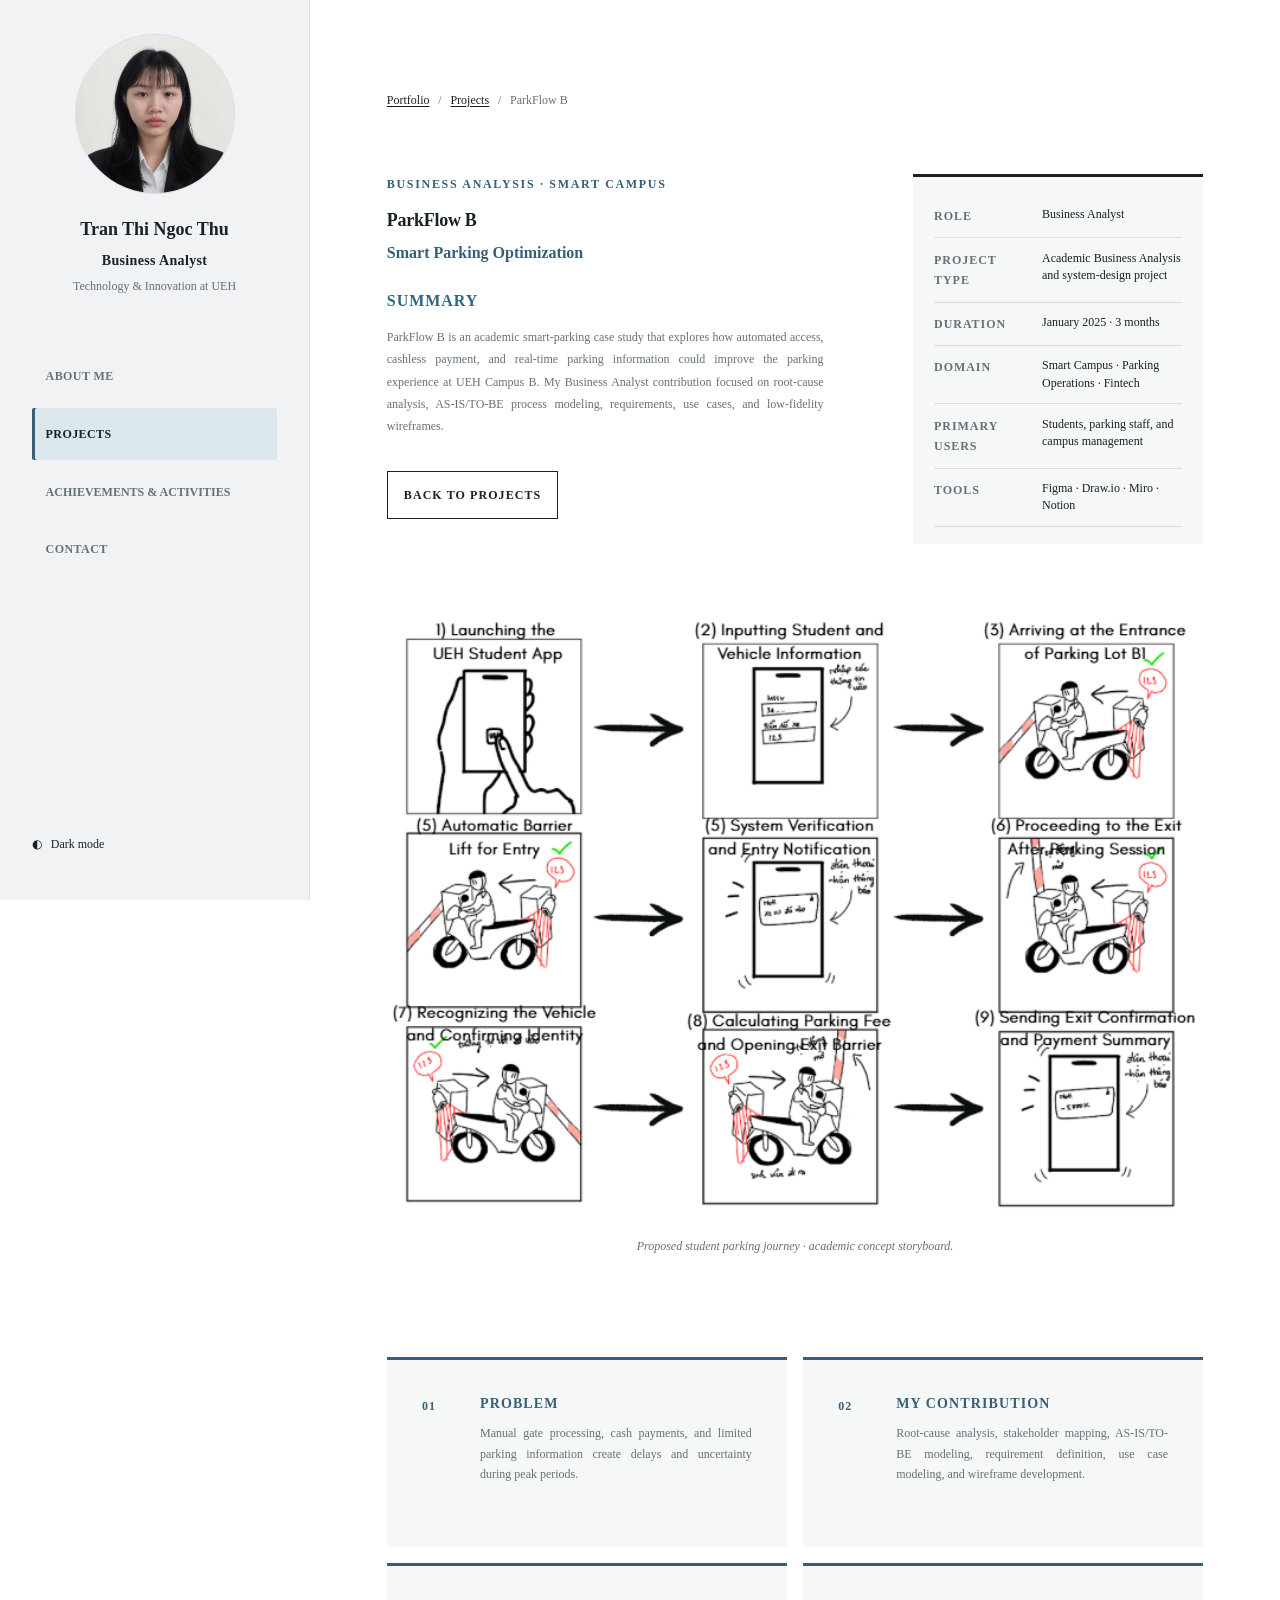
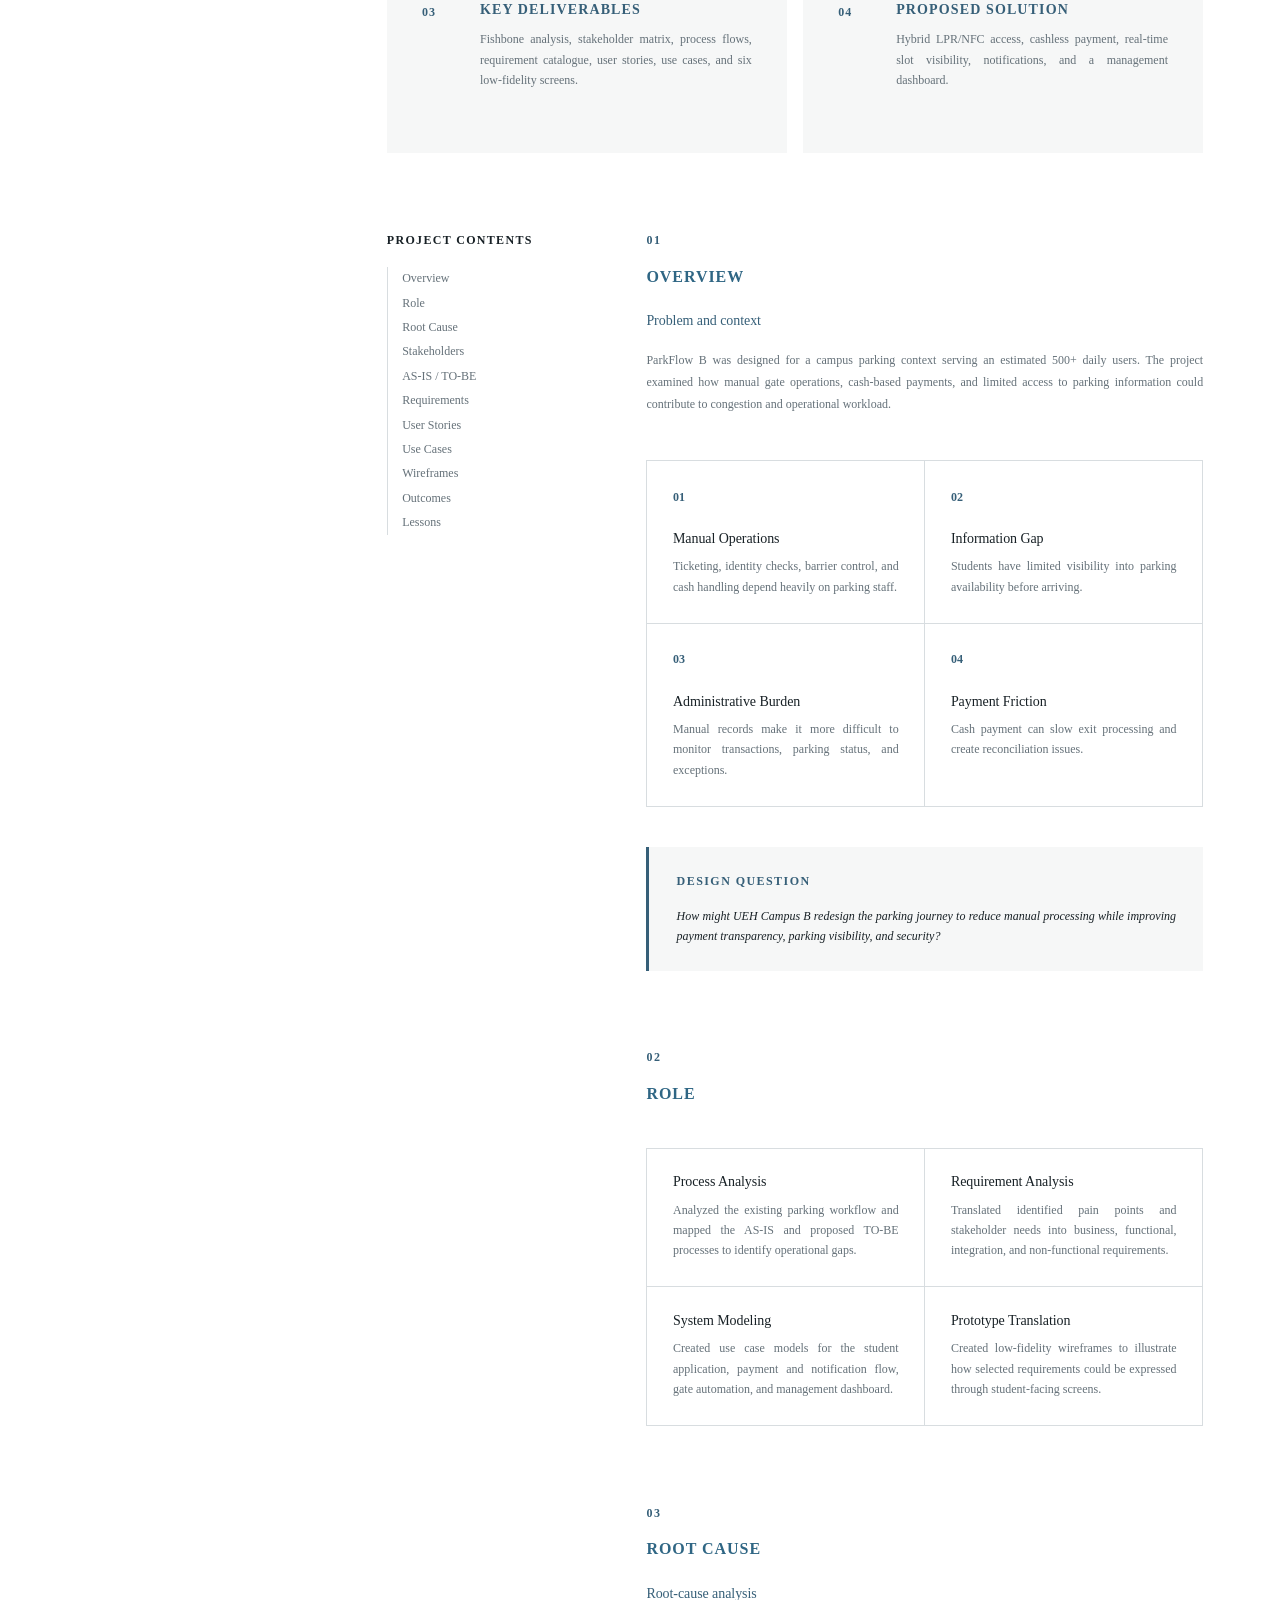
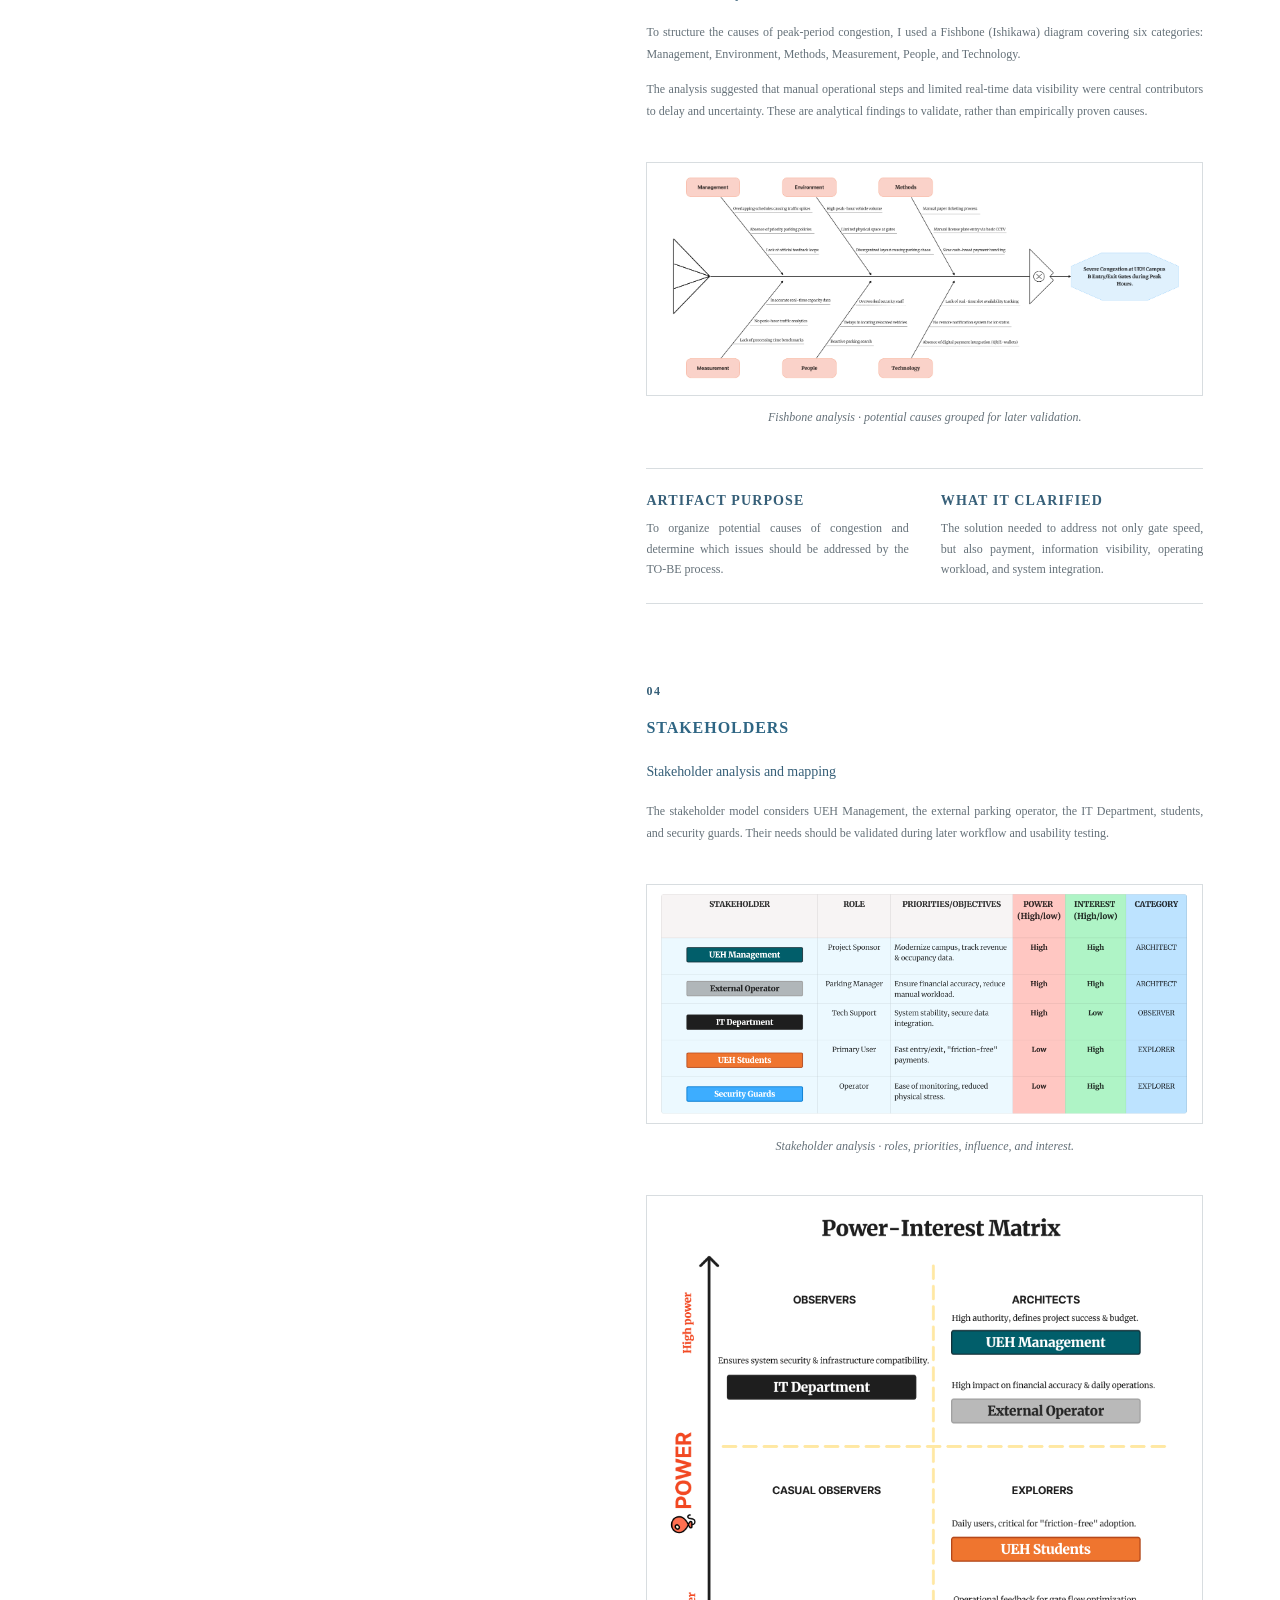
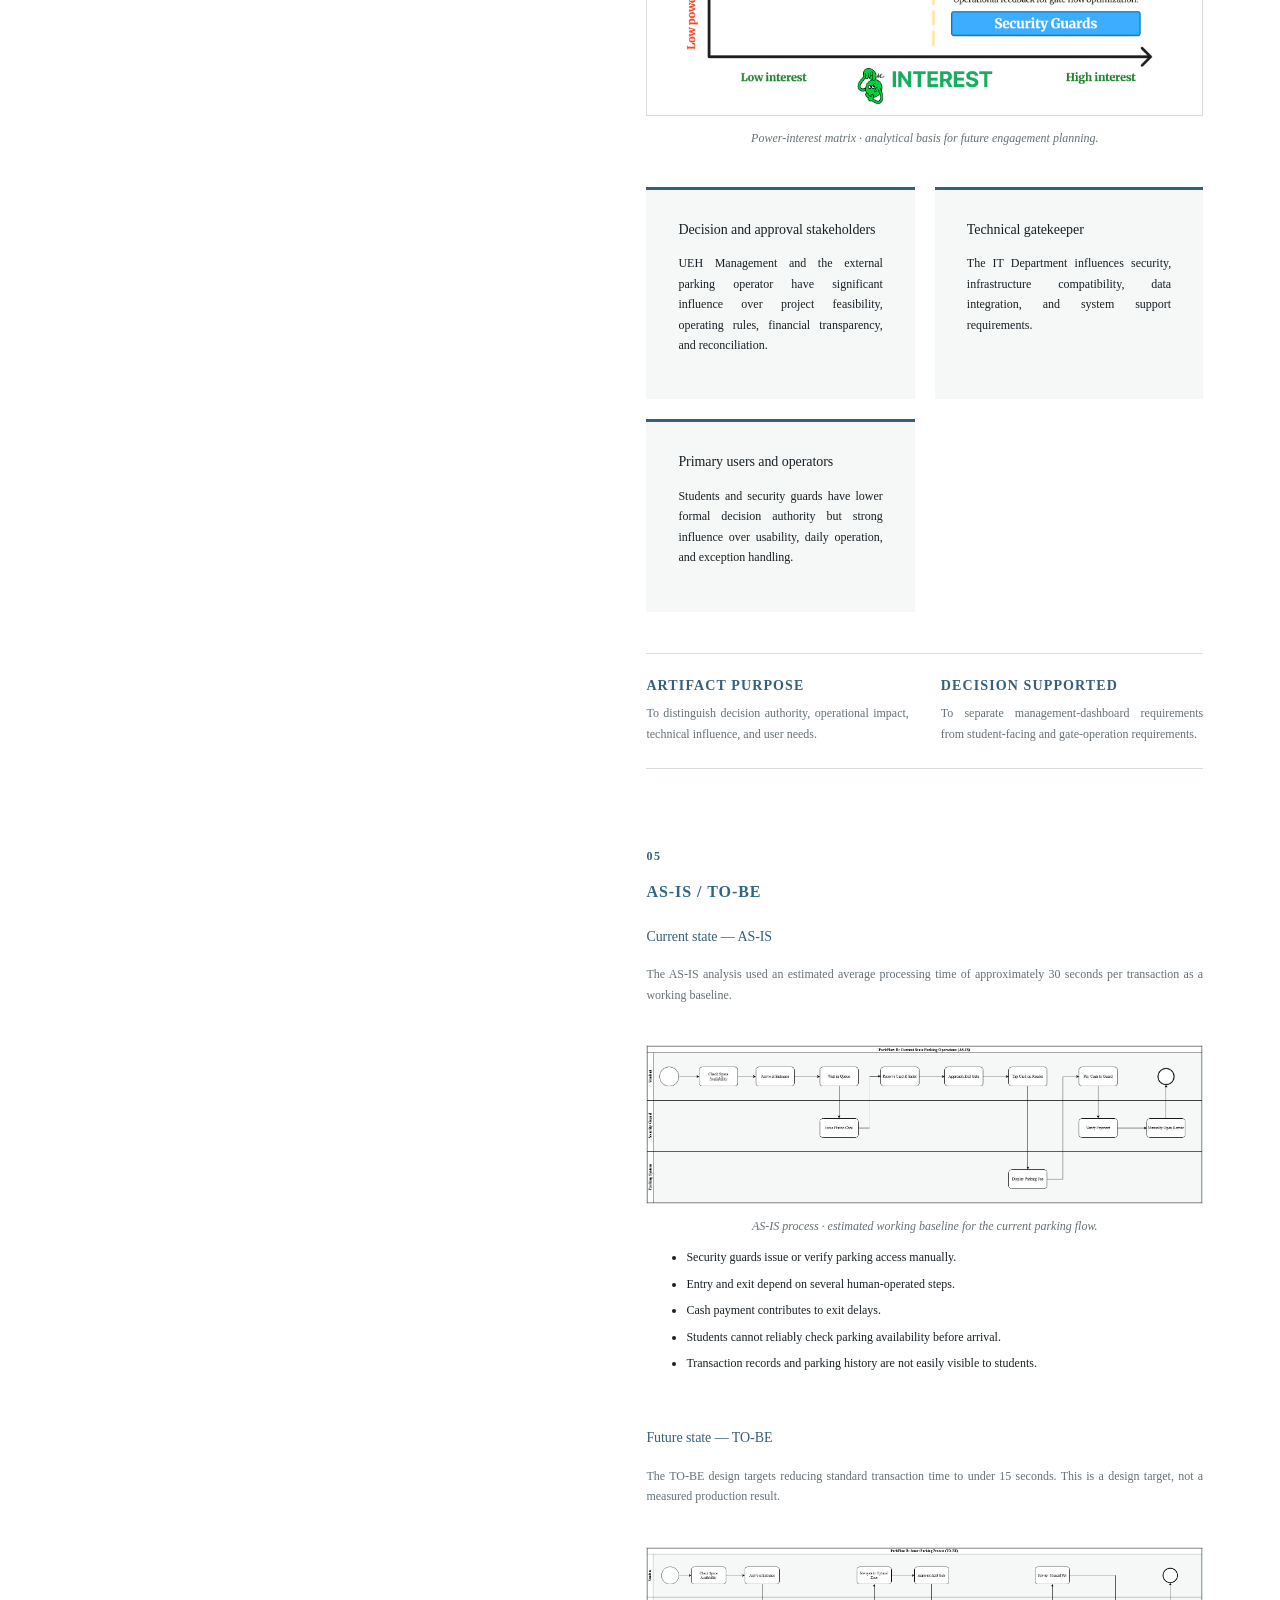
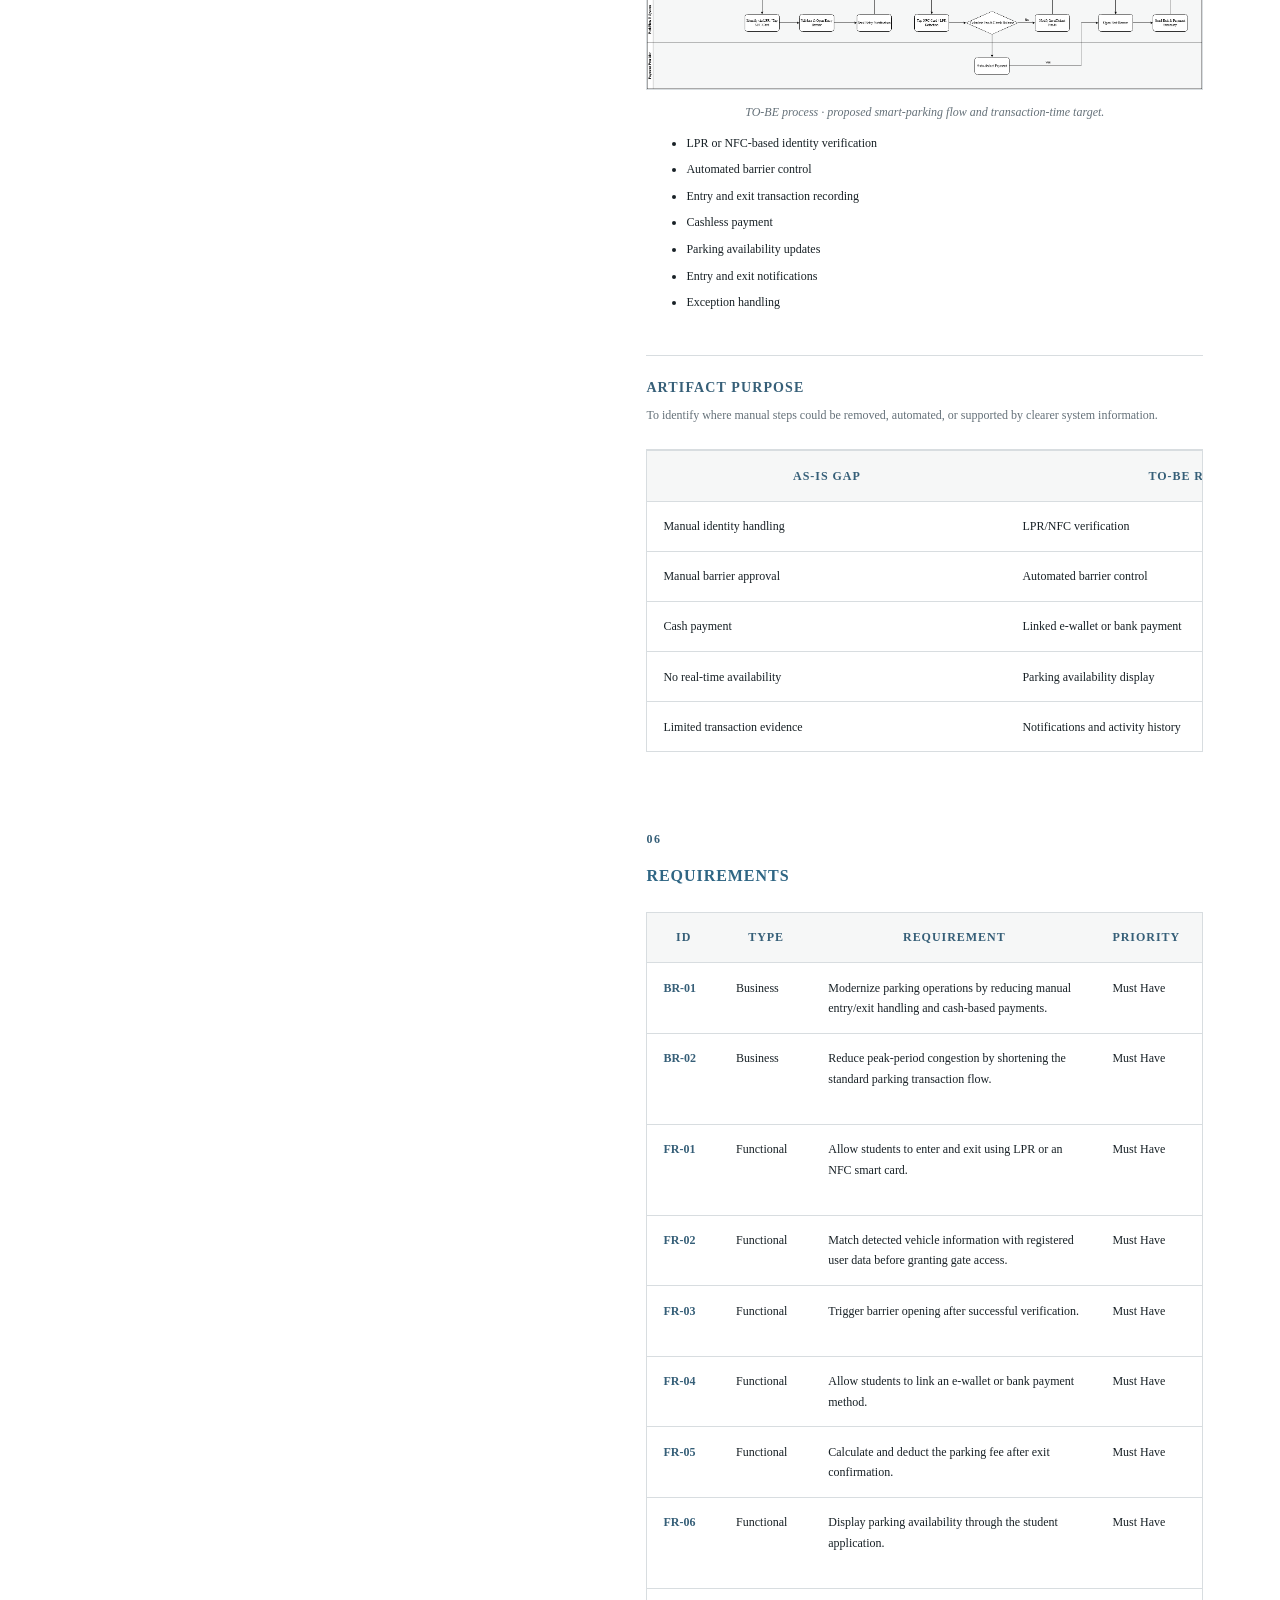
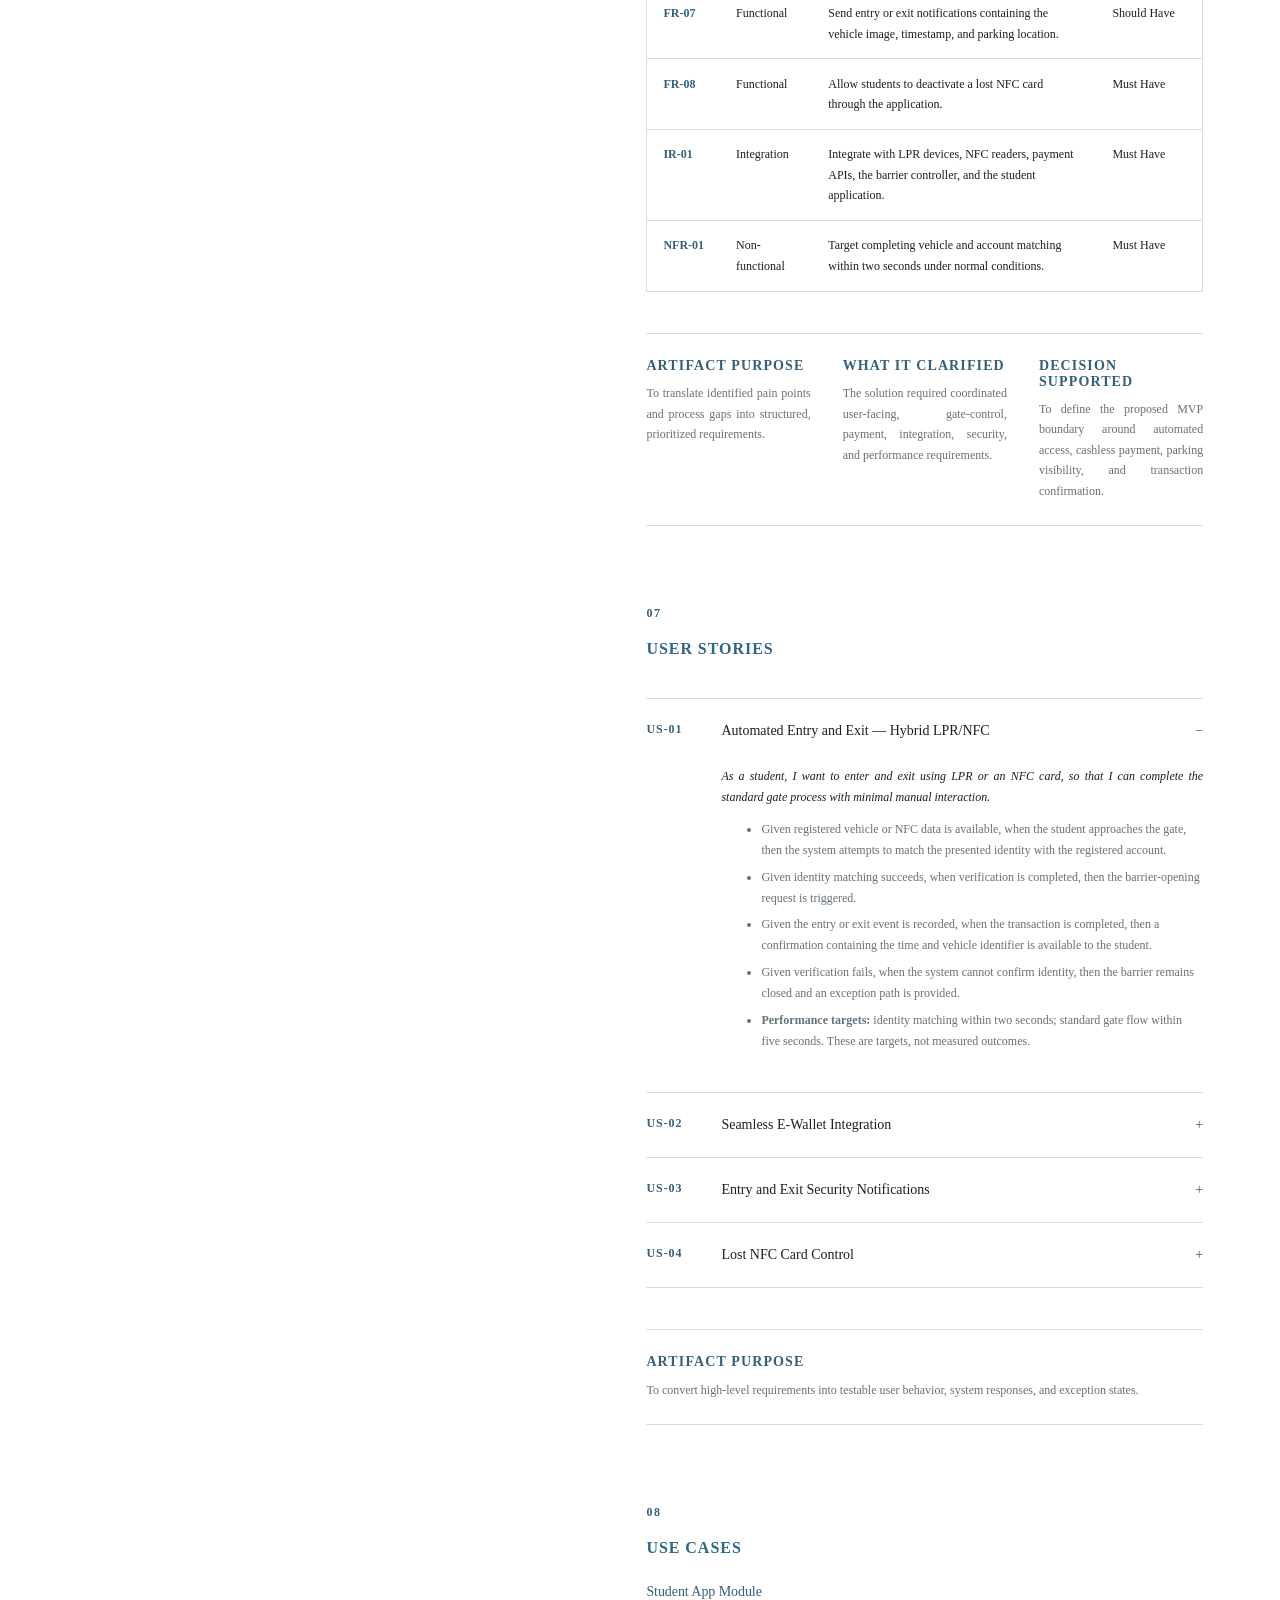
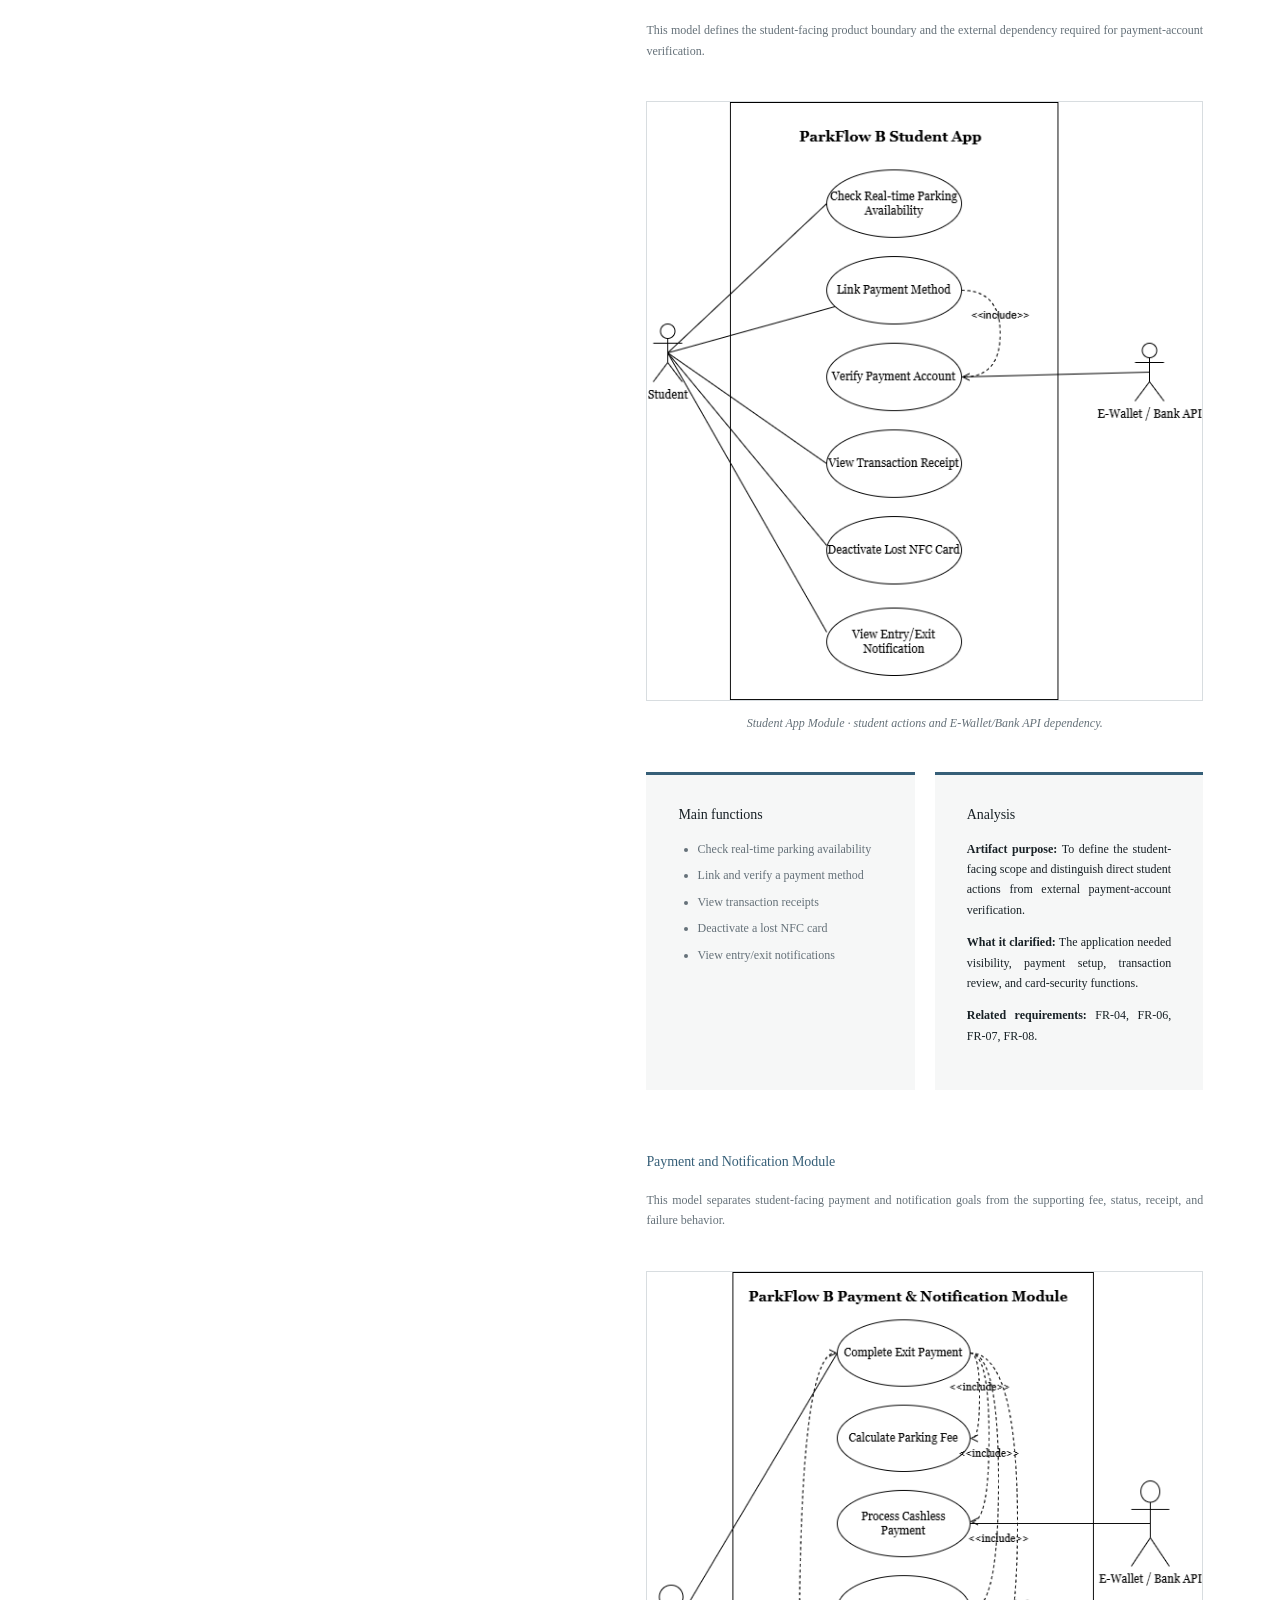
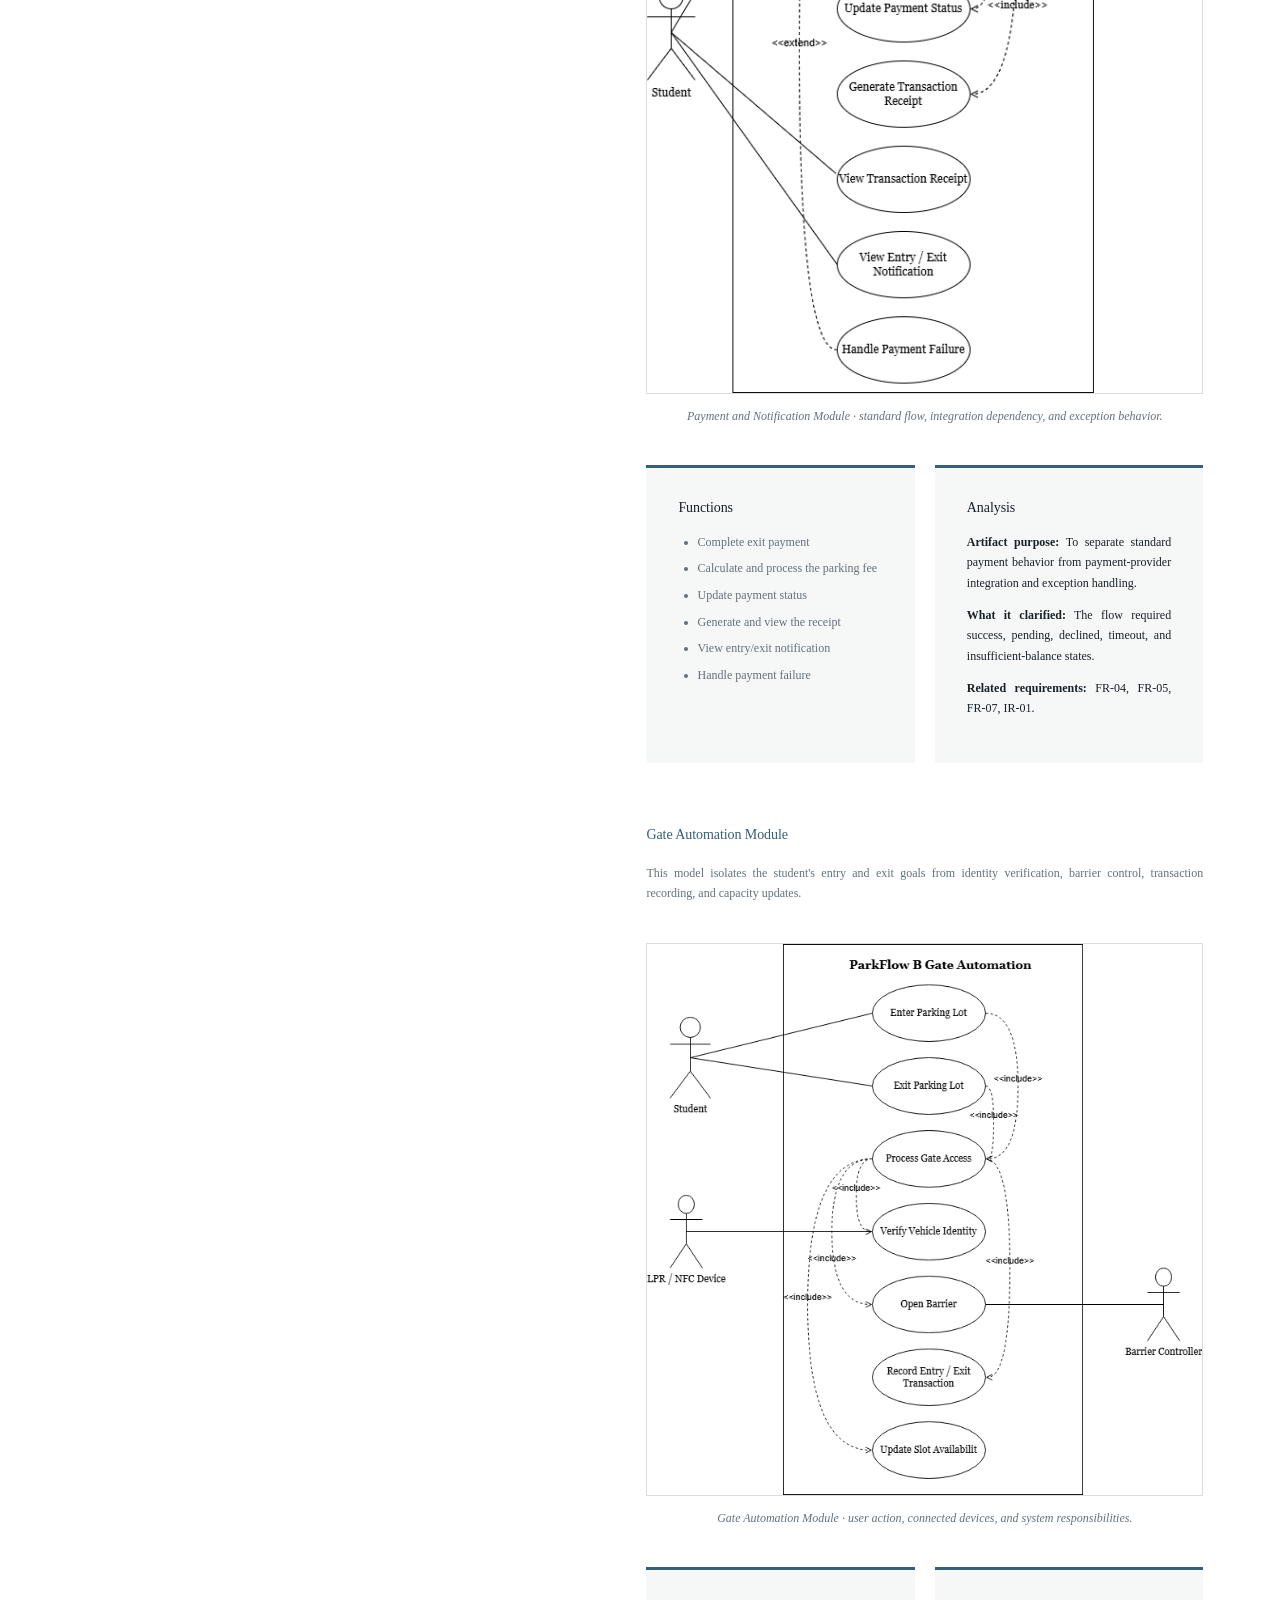
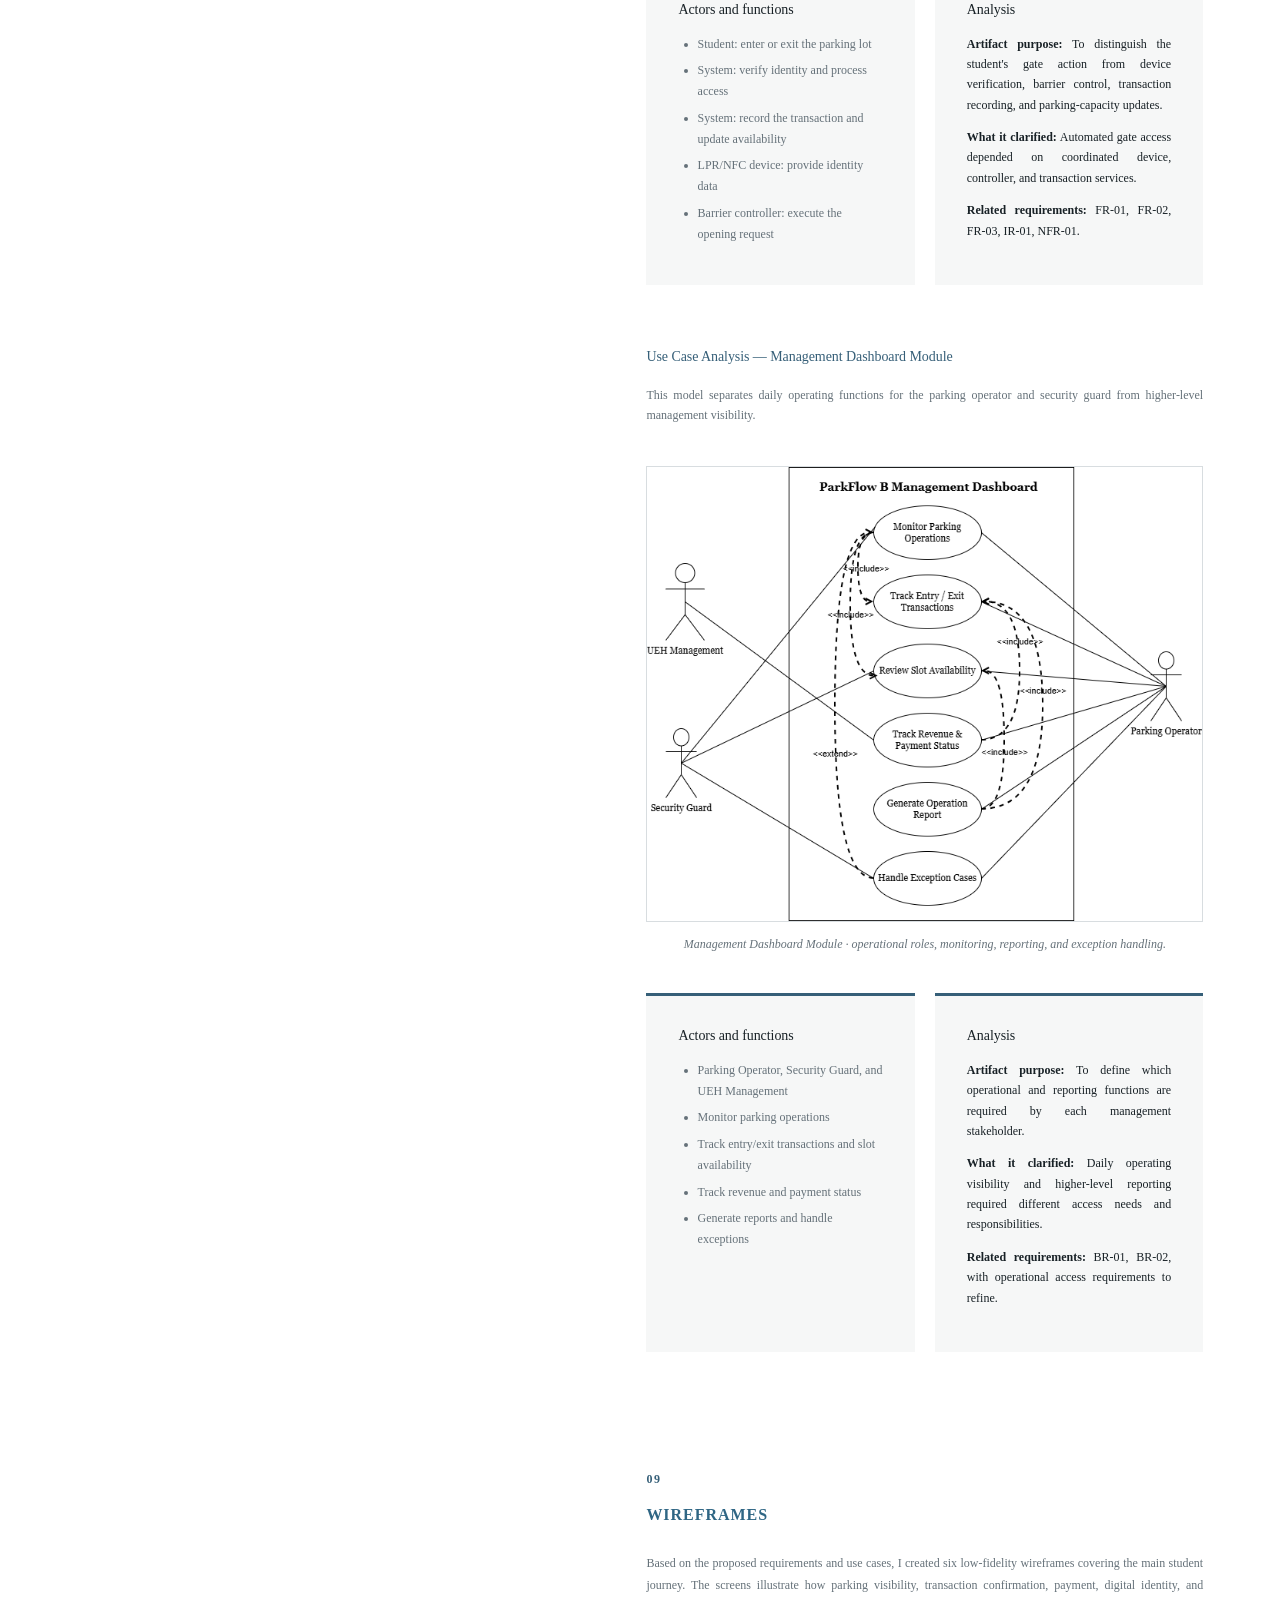
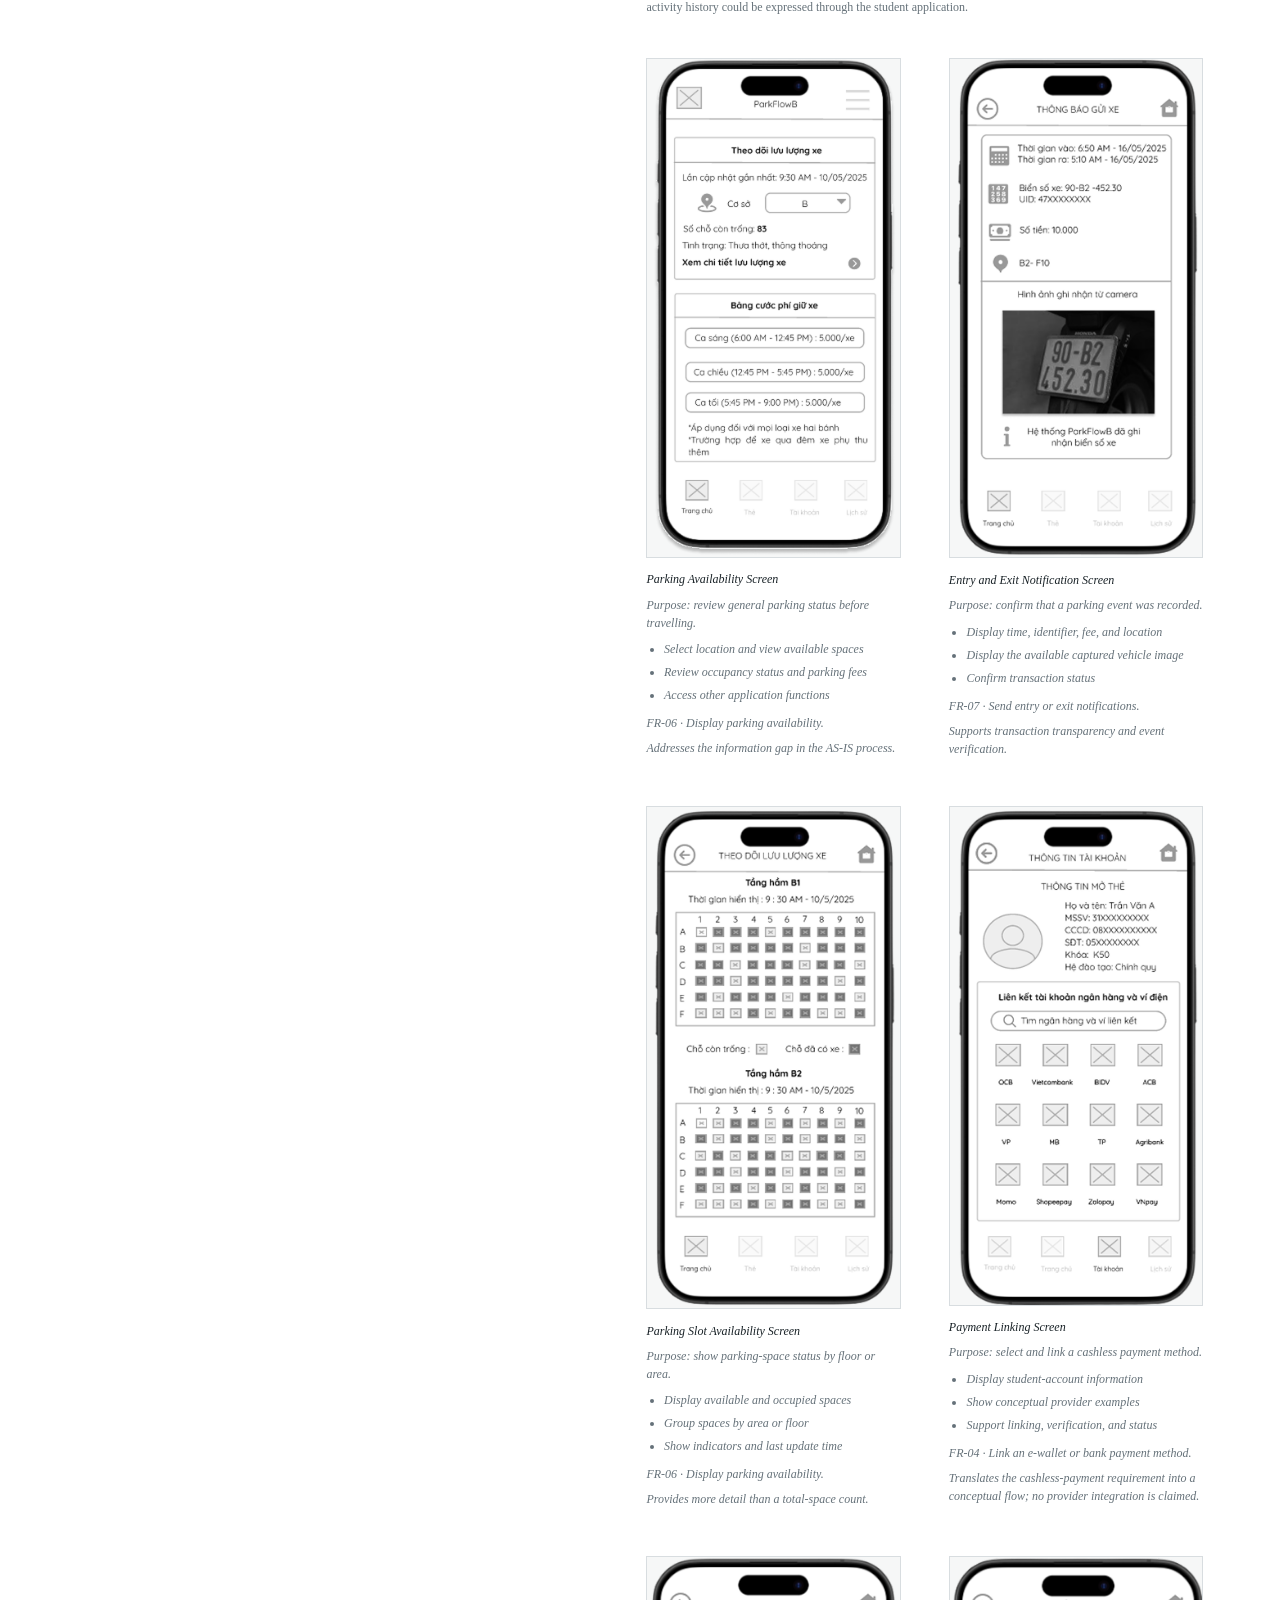
==== commit 6422bc6a: "Synchronize project page typography" ====
--- a/projects/parkflow-b.html
+++ b/projects/parkflow-b.html
@@ -8,6 +8,8 @@
   <meta property="og:title" content="ParkFlow B Case Study | Tran Thi Ngoc Thu">
   <meta property="og:description" content="Business Analysis artifacts for an academic smart-parking concept at UEH Campus B.">
   <meta property="og:type" content="article">
+  <meta property="og:url" content="https://tran-thi-ngoc-thu-portfolio.vercel.app/projects/parkflow-b.html">
+  <link rel="canonical" href="https://tran-thi-ngoc-thu-portfolio.vercel.app/projects/parkflow-b.html">
   <link rel="icon" href="../assets/images/favicon.svg" type="image/svg+xml">
   <link rel="stylesheet" href="../assets/css/style.css">
   <link rel="stylesheet" href="../assets/css/virtuhire.css">
@@ -25,7 +27,7 @@
         <img class="profile-image" src="../assets/images/tran-thi-ngoc-thu.jpg" alt="Portrait of Tran Thi Ngoc Thu" width="176" height="176">
         <span class="identity-copy">
           <span class="owner-name">Tran Thi Ngoc Thu</span>
-          <span class="owner-role">Business Analyst Intern</span>
+          <span class="owner-role">Business Analyst</span>
           <span class="owner-education">Technology &amp; Innovation at UEH</span>
         </span>
       </a>
--- a/assets/css/style.css
+++ b/assets/css/style.css
@@ -8,6 +8,7 @@
   --text: #182126;
   --muted: #657179;
   --accent: #365f78;
+  --heading-accent: #2f6684;
   --accent-soft: #dce7ed;
   --border: #d8dde0;
   --serif: "Times New Roman", Times, serif;
@@ -19,7 +20,7 @@
 /* 2. Reset and base styles */
 *, *::before, *::after { box-sizing: border-box; }
 html { scroll-behavior: smooth; scroll-padding-top: 2rem; }
-body { margin: 0; background: var(--bg); color: var(--text); font-family: var(--sans); font-size: 16px; line-height: 1.7; }
+body { margin: 0; background: var(--bg); color: var(--text); font-family: var(--sans); font-size: 12px; line-height: 1.7; }
 img { display: block; max-width: 100%; }
 a { color: inherit; text-decoration-thickness: 1px; text-underline-offset: .2em; }
 button { color: inherit; font: inherit; }
@@ -27,12 +28,14 @@
 /* 3. Typography */
 h1, h2, h3, p { margin-top: 0; }
 h1, h2, h3 { font-family: var(--serif); font-weight: 400; line-height: 1.12; }
-h1 { max-width: 780px; margin-bottom: 2rem; font-size: 25px; letter-spacing: -.015em; }
-h2 { margin-bottom: 1rem; font-size: 22px; letter-spacing: -.01em; }
-h3 { font-size: 19px; letter-spacing: -.005em; }
-.primary-section-title { grid-column: 1 / -1; max-width: none; margin: 0; color: var(--text); font-family: var(--serif); font-size: 25px; font-weight: 700; letter-spacing: .06em; line-height: 1.15; }
+h1 { max-width: 780px; margin-bottom: 2rem; font-size: 18px; letter-spacing: -.015em; }
+h2 { margin-bottom: 1rem; font-size: 16px; letter-spacing: -.01em; }
+h3 { font-size: 14px; letter-spacing: -.005em; }
+.primary-section-title { grid-column: 1 / -1; max-width: none; margin: 0; color: var(--text); font-family: var(--serif); font-size: 18px; font-weight: 700; letter-spacing: .06em; line-height: 1.15; }
+.secondary-heading { margin: 0 0 1rem; color: var(--heading-accent); font-family: var(--serif); font-size: 16px; font-weight: 700; letter-spacing: .04em; line-height: 1.2; }
+.tertiary-heading { margin: 0; font-family: var(--serif); font-size: 14px; font-weight: 700; letter-spacing: .02em; line-height: 1.25; }
 .primary-heading { margin-bottom: clamp(2.5rem, 4vw, 4rem); }
-.section-subtitle { margin: .7rem 0 0; color: var(--muted); font-size: 16px; }
+.section-subtitle { margin: .7rem 0 0; color: var(--muted); font-size: 12px; }
 .eyebrow { margin-bottom: 1rem; color: var(--accent); font-size: 12px; font-weight: 700; letter-spacing: .12em; text-transform: uppercase; }
 .project-kicker { margin-bottom: 1rem; color: var(--accent); font-size: 12px; font-weight: 700; letter-spacing: .14em; text-transform: uppercase; }
 
@@ -56,48 +59,48 @@
 .profile-image { width: 160px; height: 160px; margin: 0 auto 1.6rem; border: 1px solid var(--border); border-radius: 50%; object-fit: cover; object-position: center 34%; transition: transform .35s ease, box-shadow .35s ease; }
 .identity:hover .profile-image, .identity:focus-visible .profile-image { box-shadow: 0 0 0 6px var(--accent-soft); transform: translateY(-3px) scale(1.025); }
 .identity-copy { display: grid; justify-items: center; text-align: center; }
-.owner-name { font-family: var(--serif); font-size: 28px; font-weight: 700; line-height: 1.15; }
-.owner-role { margin-top: .55rem; font-size: 16px; font-weight: 700; letter-spacing: .07em; text-transform: uppercase; }
-.owner-education { margin-top: .25rem; color: var(--muted); font-size: 14px; }
+.owner-name { font-family: var(--serif); font-size: 18px; font-weight: 700; line-height: 1.15; }
+.owner-role { margin-top: .55rem; font-size: 14px; font-weight: 700; letter-spacing: .025em; }
+.owner-education { margin-top: .25rem; color: var(--muted); font-size: 12px; }
 .sidebar-body { display: flex; min-height: 0; flex: 1; flex-direction: column; }
 .menu-toggle { display: none; }
 
 /* 7. Navigation */
 .primary-nav { display: grid; gap: .35rem; margin-top: clamp(2rem, 6vh, 4rem); }
-.primary-nav a { min-height: 50px; display: flex; padding: .7rem .85rem; align-items: center; color: var(--muted); border-radius: 2px; font-size: 16px; font-weight: 700; letter-spacing: .035em; line-height: 1.25; text-decoration: none; transition: color .2s ease, background-color .2s ease, box-shadow .2s ease; }
+.primary-nav a { min-height: 50px; display: flex; padding: .7rem .85rem; align-items: center; color: var(--muted); border-radius: 2px; font-size: 12px; font-weight: 700; letter-spacing: .035em; line-height: 1.25; text-decoration: none; transition: color .2s ease, background-color .2s ease, box-shadow .2s ease; }
 .primary-nav a:hover { background: var(--surface); color: var(--text); }
 .primary-nav a[aria-current="page"] { background: var(--accent-soft); box-shadow: inset 3px 0 var(--accent); color: var(--text); }
-.primary-nav a[href="#achievements"] { font-size: 14px; letter-spacing: 0; white-space: nowrap; }
+.primary-nav a[href="#achievements"] { font-size: 12px; letter-spacing: 0; white-space: nowrap; }
 .sidebar-actions { display: grid; gap: 1.1rem; margin-top: auto; }
-.button { display: inline-flex; min-height: 44px; align-items: center; justify-content: center; border: 1px solid var(--text); font-size: .7rem; font-weight: 700; letter-spacing: .12em; text-decoration: none; }
+.button { display: inline-flex; min-height: 44px; align-items: center; justify-content: center; border: 1px solid var(--text); font-size: 12px; font-weight: 700; letter-spacing: .12em; text-decoration: none; }
 .button:hover { background: var(--text); color: var(--sidebar); }
-.social-links { display: flex; gap: 1rem; font-size: .76rem; }
-.theme-toggle { display: inline-flex; min-height: 44px; padding: 0; align-items: center; gap: .55rem; background: none; border: 0; cursor: pointer; font-size: .76rem; }
+.social-links { display: flex; gap: 1rem; font-size: 12px; }
+.theme-toggle { display: inline-flex; min-height: 44px; padding: 0; align-items: center; gap: .55rem; background: none; border: 0; cursor: pointer; font-size: 12px; }
 
 /* 8. About and Education */
 .about-layout { display: grid; grid-template-columns: minmax(0, 1fr) minmax(0, 1fr); column-gap: clamp(3rem, 6vw, 6rem); row-gap: 2rem; align-items: start; }
 .about-introduction > p:not(.eyebrow), .education { color: var(--muted); }
-.about-introduction > p:not(.eyebrow) { max-width: 640px; font-size: 16px; line-height: 1.78; text-align: justify; text-justify: inter-word; hyphens: auto; }
+.about-introduction > p:not(.eyebrow) { max-width: 640px; font-size: 12px; line-height: 1.78; text-align: justify; text-justify: inter-word; hyphens: auto; }
 .about-introduction h1 { color: var(--text); }
 .education { padding-left: 0; }
 .education-label { display: flex; margin-bottom: 1.4rem; align-items: baseline; justify-content: space-between; gap: 1rem; }
-.education-label .eyebrow { margin: 0; }
-.education-label time { color: var(--muted); font-size: .84rem; letter-spacing: .04em; }
+.education-label .secondary-heading { margin: 0; }
+.education-label time { color: var(--muted); font-size: 12px; letter-spacing: .04em; }
 .education-heading { display: block; }
-.education h2 { max-width: 560px; margin-bottom: .5rem; color: var(--text); font-size: 16px; font-weight: 400; letter-spacing: 0; line-height: 1.6; }
-.degree { font-size: 16px; }
+.education-institution { max-width: 560px; margin-bottom: .5rem; color: var(--text); font-size: 12px; font-weight: 400; letter-spacing: 0; line-height: 1.6; }
+.degree { font-size: 12px; }
 .tools-panel { margin-top: 2rem; padding-top: 1.5rem; border-top: 1px solid var(--border); }
 .tool-groups { display: grid; grid-template-columns: 1fr; gap: 0; border-top: 1px solid var(--border); }
 .tool-group { overflow: hidden; background: transparent; border-bottom: 1px solid var(--border); border-radius: 0; transition: background-color .2s ease; }
 .tool-group:hover, .tool-group[open] { background: var(--surface); }
-.tool-group summary { position: relative; display: flex; min-height: 52px; padding: .75rem 2.5rem .75rem .75rem; align-items: center; justify-content: space-between; color: var(--text); cursor: pointer; font-size: 19px; font-weight: 700; letter-spacing: .03em; list-style: none; text-align: left; text-transform: none; transition: color .2s ease; }
+.tool-group summary { position: relative; display: flex; min-height: 52px; padding: .75rem 2.5rem .75rem .75rem; align-items: center; justify-content: space-between; color: var(--text); cursor: pointer; list-style: none; text-align: left; text-transform: none; transition: color .2s ease; }
 .tool-group summary::-webkit-details-marker { display: none; }
 .tool-group summary:hover { color: var(--accent); }
-.tool-toggle { position: absolute; right: .85rem; color: var(--accent); font-size: 19px; font-weight: 400; transition: transform .25s ease; }
+.tool-toggle { position: absolute; right: .85rem; color: var(--accent); font-size: 14px; font-weight: 400; transition: transform .25s ease; }
 .tool-group[open] .tool-toggle { transform: rotate(45deg); }
 .tool-content { display: grid; grid-template-rows: 0fr; opacity: 0; transition: grid-template-rows .3s ease, opacity .25s ease; }
 .tool-group[open] .tool-content { grid-template-rows: 1fr; opacity: 1; }
-.tool-content ul { min-height: 0; display: grid; margin: 0; padding: 0 1rem 1rem 2rem; overflow: hidden; color: var(--muted); font-size: 16px; line-height: 1.65; grid-template-columns: repeat(2, minmax(0, 1fr)); gap: .2rem 1.5rem; list-style: disc; text-align: left; }
+.tool-content ul { min-height: 0; display: grid; margin: 0; padding: 0 1rem 1rem 2rem; overflow: hidden; color: var(--muted); font-size: 12px; line-height: 1.65; grid-template-columns: repeat(2, minmax(0, 1fr)); gap: .2rem 1.5rem; list-style: disc; text-align: left; }
 .tool-content li::marker { color: var(--accent); }
 
 /* 9. Projects */
@@ -113,13 +116,13 @@
 .timeline-project.is-visible summary::before { animation: timeline-dot 1s ease-out .2s both; }
 .timeline-project time { padding-left: 3rem; color: var(--accent); font-size: 12px; font-weight: 700; letter-spacing: .08em; text-transform: uppercase; }
 .project-summary { display: grid; gap: .4rem; }
-.project-title { color: var(--text); font-family: var(--serif); font-size: 25px; font-weight: 700; line-height: 1.2; transition: color .2s ease; }
+.project-title { margin: 0; color: var(--heading-accent); font-size: 16px; transition: color .2s ease; }
 .timeline-project summary:hover .project-title { color: var(--accent); }
-.project-role { color: var(--muted); font-size: 14px; letter-spacing: .015em; }
+.project-role { color: var(--muted); font-size: 12px; letter-spacing: .015em; }
 .project-toggle { min-width: 78px; color: var(--accent); font-size: 0; font-weight: 700; letter-spacing: .08em; text-align: right; text-transform: uppercase; }
 .project-toggle::before { font-size: 12px; content: "Details +"; }
 .timeline-project[open] .project-toggle::before { content: "Close −"; }
-.project-details { max-width: 860px; margin: 0; padding: 0 0 2rem 9.75rem; color: var(--muted); font-size: 16px; line-height: 1.75; }
+.project-details { max-width: 860px; margin: 0; padding: 0 0 2rem 9.75rem; color: var(--muted); font-size: 12px; line-height: 1.75; }
 .project-details > p:not(.project-detail-label) { text-align: justify; text-justify: inter-word; hyphens: auto; }
 .project-detail-label { margin: 0 0 .55rem; color: var(--accent); font-size: 12px; font-weight: 700; letter-spacing: .12em; text-transform: uppercase; }
 .project-detail-label:not(:first-child) { margin-top: 1.6rem; }
@@ -127,10 +130,12 @@
 .project-details > ul:not(.tags) li { margin-bottom: .5rem; text-align: justify; text-justify: inter-word; hyphens: auto; }
 .tags { display: flex; margin: 1.4rem 0; padding: .9rem 0; flex-wrap: wrap; gap: .35rem .65rem; border-top: 1px solid var(--border); border-bottom: 1px solid var(--border); list-style: none; }
 .tags::before { margin-right: .25rem; color: var(--accent); font-size: 12px; font-weight: 700; letter-spacing: .1em; content: "FOCUS AREAS"; }
-.tags li { padding: 0; background: transparent; color: var(--muted); font-size: 14px; }
+.tags li { padding: 0; background: transparent; color: var(--muted); font-size: 12px; }
 .tags li:not(:last-child)::after { margin-left: .65rem; color: var(--border); content: "·"; }
-.external-link { display: inline-block; font-size: .72rem; font-weight: 700; letter-spacing: .08em; text-transform: uppercase; }
-.project-case-link, .project-details .external-link { display: inline-flex; min-height: 40px; padding: .35rem 0; align-items: center; gap: .65rem; color: var(--accent); border-bottom: 1px solid var(--accent); font-size: 13px; font-weight: 700; letter-spacing: .08em; text-decoration: none; text-transform: uppercase; transition: color .2s ease, border-color .2s ease; }
+.external-link { display: inline-block; font-size: 12px; font-weight: 700; letter-spacing: .08em; text-transform: uppercase; }
+.project-link-heading { margin: 1.25rem 0 0; font-size: 14px; }
+.project-case-link { display: inline-flex; padding: .2rem 0; align-items: center; gap: .5rem; color: var(--accent); border-bottom: 1px solid var(--accent); font-size: inherit; font-weight: 700; letter-spacing: .015em; text-decoration: none; transition: color .2s ease, border-color .2s ease; }
+.project-details .external-link { display: inline-flex; min-height: 40px; padding: .35rem 0; align-items: center; gap: .65rem; color: var(--accent); border-bottom: 1px solid var(--accent); font-size: 12px; font-weight: 700; letter-spacing: .08em; text-decoration: none; text-transform: uppercase; transition: color .2s ease, border-color .2s ease; }
 .project-case-link:hover, .project-details .external-link:hover { color: var(--text); border-color: var(--text); }
 
 /* Subtle reveal effects */
@@ -145,36 +150,36 @@
 
 /* 10. Achievements & Activities */
 .achievements { background: var(--surface); }
-.achievement-grid { max-width: 960px; }
-.certifications-title { margin-bottom: 2rem; color: var(--accent); font-size: 19px; font-weight: 700; letter-spacing: .12em; }
-.certifications ul { display: grid; margin: 0; padding: 0; grid-template-columns: repeat(2, minmax(0, 1fr)); gap: 2.25rem clamp(3rem, 7vw, 6rem); list-style: none; counter-reset: certification; }
-.certifications li { position: relative; display: grid; min-height: 70px; padding-left: 3rem; align-content: start; gap: .25rem; counter-increment: certification; }
-.certifications li::before { position: absolute; top: .12rem; left: 0; color: var(--accent); content: counter(certification, decimal-leading-zero); font-size: 12px; font-weight: 700; letter-spacing: .1em; }
-.certifications li span { font-size: 16px; font-weight: 700; line-height: 1.45; }
-.certifications small { color: var(--muted); font-size: 14px; }
+.achievement-grid { max-width: 1000px; }
+.certifications-title { margin-bottom: 1.75rem; }
+.certifications ul { display: grid; margin: 0; padding: 0; grid-template-columns: repeat(2, minmax(0, 1fr)); gap: 1.5rem clamp(3rem, 7vw, 6rem); list-style: none; counter-reset: certification; }
+.certifications li { display: grid; min-width: 0; padding: .6rem 0; align-content: start; grid-template-columns: 2rem minmax(0, 1fr); gap: .2rem 1rem; counter-increment: certification; }
+.certifications li::before { grid-row: 1 / 3; color: var(--accent); content: counter(certification, decimal-leading-zero); font-size: 12px; font-weight: 700; letter-spacing: .1em; }
+.certifications h3 { margin: 0; font-size: 14px; font-weight: 700; line-height: 1.4; }
+.certifications li p { grid-column: 2; margin: 0; color: var(--muted); font-size: 12px; }
 
 /* 11. Contact */
-.contact { background: var(--bg); }
-.contact-grid { display: grid; grid-template-columns: minmax(150px, .4fr) minmax(0, 1.6fr); gap: clamp(3rem, 9vw, 8rem); align-items: start; }
-.contact-details { width: min(100%, 720px); display: grid; margin: 0; gap: .8rem; font-style: normal; }
-.contact-details p { display: grid; min-width: 0; margin: 0; padding: .15rem 0; align-items: baseline; grid-template-columns: 110px minmax(0, 1fr); gap: 1.5rem; }
-.contact-details span:first-child { color: var(--accent); font-size: 12px; font-weight: 700; letter-spacing: .1em; text-transform: uppercase; }
-.contact-details a { min-width: 0; font-size: 16px; font-weight: 400; overflow-wrap: anywhere; text-decoration-color: var(--border); transition: color .2s ease, text-decoration-color .2s ease; }
+.contact { padding-block: clamp(3.5rem, 5vw, 5rem); background: var(--bg); }
+.contact-grid { display: grid; grid-template-columns: 1fr; gap: 2rem; align-items: start; }
+.contact-details { width: min(100%, 1000px); display: grid; margin: 0; grid-template-columns: .8fr 1.15fr 1.45fr; gap: clamp(2rem, 6vw, 5rem); font-style: normal; }
+.contact-group { display: grid; min-width: 0; padding-left: 1rem; align-content: start; gap: .45rem; border-left: 2px solid var(--accent-soft); }
+.contact-group h3 { margin: 0 0 .25rem; color: var(--heading-accent); font-size: 14px; font-weight: 700; letter-spacing: .025em; }
+.contact-group p { min-width: 0; margin: 0; }
+.contact-details a { min-width: 0; font-size: 12px; font-weight: 400; overflow-wrap: anywhere; text-decoration-color: var(--border); transition: color .2s ease, text-decoration-color .2s ease; }
 .contact-details a:hover { color: var(--accent); text-decoration-color: var(--accent); }
 
 /* 12. Footer */
 footer { padding: 1.3rem clamp(2rem, 6vw, 6.5rem); background: var(--text); color: var(--bg); }
-.footer-inner { display: flex; align-items: center; justify-content: space-between; gap: 1rem; font-size: .7rem; }
+.footer-inner { display: flex; align-items: center; justify-content: space-between; gap: 1rem; font-size: 12px; }
 .footer-inner p { margin: 0; }
 
 /* 13. Dark mode */
-html[data-theme="dark"] { color-scheme: dark; --bg: #1c2327; --sidebar: #242d31; --surface: #20292d; --text: #e8ecee; --muted: #abb5ba; --accent: #8eafc1; --accent-soft: #344a56; --border: #3c484e; }
+html[data-theme="dark"] { color-scheme: dark; --bg: #1c2327; --sidebar: #242d31; --surface: #20292d; --text: #e8ecee; --muted: #abb5ba; --accent: #8eafc1; --heading-accent: #b7dbea; --accent-soft: #344a56; --border: #3c484e; }
 
 /* 14. Responsive breakpoints */
 @media (min-width: 901px) and (max-width: 1100px) {
   .section { padding-inline: 2.5rem; }
   .about-layout { gap: 2.5rem; }
-  h1 { font-size: clamp(3rem, 5vw, 3.55rem); }
 }
 
 @media (max-width: 900px) {
@@ -185,10 +190,10 @@
   .sidebar-top { display: flex; align-items: center; justify-content: space-between; gap: 1rem; }
   .identity { display: flex; min-width: 0; align-items: center; gap: .8rem; }
   .profile-image { width: 50px; height: 50px; margin: 0; }
-  .owner-name { font-size: 1.05rem; }
-  .owner-role { margin-top: .1rem; font-size: .61rem; }
+  .owner-name { font-size: 18px; }
+  .owner-role { margin-top: .1rem; font-size: 14px; }
   .owner-education { display: none; }
-  .js .menu-toggle { display: inline-flex; min-width: 70px; min-height: 44px; padding: 0; align-items: center; justify-content: space-between; gap: .75rem; background: none; border: 0; cursor: pointer; font-size: .72rem; font-weight: 700; letter-spacing: .08em; text-transform: uppercase; }
+  .js .menu-toggle { display: inline-flex; min-width: 70px; min-height: 44px; padding: 0; align-items: center; justify-content: space-between; gap: .75rem; background: none; border: 0; cursor: pointer; font-size: 12px; font-weight: 700; letter-spacing: .08em; text-transform: uppercase; }
   .sidebar-body { display: grid; padding: .8rem 0 .4rem; grid-template-columns: 1fr 1fr; gap: 1.2rem; }
   .js .sidebar-body { display: none; }
   .js .sidebar-body.is-open { display: grid; }
@@ -203,7 +208,7 @@
 }
 
 @media (max-width: 680px) {
-  body { font-size: 16px; }
+  body { font-size: 12px; }
   .section { padding-block: clamp(4rem, 15vw, 6rem); }
   .sidebar-body, .js .sidebar-body.is-open { grid-template-columns: 1fr; }
   .section-heading, .contact-grid { grid-template-columns: 1fr; }
@@ -218,19 +223,18 @@
   .project-toggle { grid-column: 2; grid-row: 1 / 3; align-self: center; }
   .project-details { padding: 0 0 1.5rem; }
   .certifications ul { grid-template-columns: 1fr; }
-  .contact-details { width: 100%; }
+  .contact-details { width: 100%; grid-template-columns: 1fr; gap: 1.75rem; }
   .footer-inner { align-items: flex-start; flex-direction: column; }
 }
 
 @media (max-width: 360px) {
-  h1 { font-size: 25px; }
-  h2 { font-size: 22px; }
+  h1 { font-size: 18px; }
+  h2 { font-size: 16px; }
   .sidebar { padding-inline: .75rem; }
-  .owner-name { font-size: .95rem; }
-  .owner-role { font-size: .56rem; }
+  .owner-name { font-size: 18px; }
+  .owner-role { font-size: 14px; }
   .menu-toggle { min-width: 62px; }
   .section { padding-inline: 1rem; }
-  .contact-details p { grid-template-columns: 1fr; gap: .3rem; }
 }
 
 /* 15. Reduced motion */
--- a/assets/css/virtuhire.css
+++ b/assets/css/virtuhire.css
@@ -10,18 +10,18 @@
 .case-study-page main { overflow: clip; }
 .case-container { width: min(100%, var(--case-wide)); margin-inline: auto; }
 .case-study { min-width: 0; }
-.case-study p, .case-study li { font-size: 16px; }
+.case-study p, .case-study li { font-size: 12px; }
 .case-study p { max-width: var(--case-reading); text-align: justify; text-justify: inter-word; }
-.case-study h2 { max-width: 850px; margin-bottom: 1.5rem; font-size: clamp(2.15rem, 3.8vw, 3.65rem); }
-.case-study h3 { font-size: 19px; }
+.case-study h2 { max-width: 850px; margin-bottom: 1.5rem; font-size: 16px; }
+.case-study h3 { font-size: 14px; }
 .case-eyebrow { margin-bottom: 1rem; color: var(--accent); font-size: 12px !important; font-weight: 700; letter-spacing: .14em; text-transform: uppercase; }
 
 /* 3. Reused sidebar navigation on a cross-page route */
 .case-home-nav { display: grid; gap: .35rem; margin-top: clamp(2rem, 6vh, 4rem); }
-.case-home-nav a { min-height: 52px; display: flex; padding: .8rem .85rem; align-items: center; color: var(--muted); border-radius: 2px; font-size: 1.08rem; font-weight: 700; letter-spacing: .035em; line-height: 1.25; text-decoration: none; transition: color .2s ease, background-color .2s ease, box-shadow .2s ease; }
+.case-home-nav a { min-height: 52px; display: flex; padding: .8rem .85rem; align-items: center; color: var(--muted); border-radius: 2px; font-size: 12px; font-weight: 700; letter-spacing: .035em; line-height: 1.25; text-decoration: none; transition: color .2s ease, background-color .2s ease, box-shadow .2s ease; }
 .case-home-nav a:hover { background: var(--surface); color: var(--text); }
 .case-home-nav a[aria-current="page"] { background: var(--accent-soft); box-shadow: inset 3px 0 var(--accent); color: var(--text); }
-.case-home-nav a[href*="achievements"] { font-size: .92rem; letter-spacing: 0; white-space: nowrap; }
+.case-home-nav a[href*="achievements"] { font-size: 12px; letter-spacing: 0; white-space: nowrap; }
 
 /* 4. Breadcrumbs */
 .breadcrumbs { display: flex; margin-bottom: clamp(2.5rem, 5vw, 5rem); flex-wrap: wrap; gap: .55rem; color: var(--muted); font-size: 12px; }
@@ -31,14 +31,14 @@
 .case-hero { padding: clamp(3.5rem, 7vw, 7.5rem) clamp(2rem, 6vw, 6.5rem) 0; }
 .hero-grid { display: grid; grid-template-columns: minmax(0, 1.35fr) minmax(290px, .65fr); gap: clamp(3rem, 7vw, 7rem); align-items: start; }
 .hero-copy { max-width: 760px; }
-.hero-copy h1 { margin: 0; font-size: 36px; font-weight: 700; letter-spacing: -.02em; line-height: 1.05; }
-.case-study .hero-subtitle { max-width: none; margin: .75rem 0 1.8rem; color: var(--accent); font-family: var(--serif); font-size: 27px; font-weight: 700; line-height: 1.2; text-align: left; }
-.case-study .case-major-title { max-width: none; margin: 0 0 1.7rem; color: var(--text); font-size: 25px; font-weight: 700; letter-spacing: .08em; line-height: 1.2; }
-.case-study .summary-heading { margin: .6rem 0 1rem; font-size: 25px; }
-.section-subheading { margin: 0 0 1.25rem; color: var(--accent); font-size: 22px; }
-.case-study .hero-summary { margin-bottom: 2.1rem; color: var(--muted); font-size: 16px; line-height: 1.85; }
+.hero-copy h1 { margin: 0; font-size: 18px; font-weight: 700; letter-spacing: -.015em; line-height: 1.15; }
+.case-study .hero-subtitle { max-width: none; margin: .75rem 0 1.8rem; color: var(--accent); font-family: var(--serif); font-size: 16px; font-weight: 700; line-height: 1.2; text-align: left; }
+.case-study .case-major-title { max-width: none; margin: 0 0 1.7rem; color: var(--heading-accent); font-size: 16px; font-weight: 700; letter-spacing: .06em; line-height: 1.2; }
+.case-study .summary-heading { margin: .6rem 0 1rem; font-size: 16px; }
+.section-subheading { margin: 0 0 1.25rem; color: var(--accent); font-size: 14px; }
+.case-study .hero-summary { margin-bottom: 2.1rem; color: var(--muted); font-size: 12px; line-height: 1.85; }
 .hero-actions { display: flex; flex-wrap: wrap; gap: .75rem; }
-.case-button { display: inline-flex; min-height: 48px; padding: .65rem 1rem; align-items: center; justify-content: center; border: 1px solid var(--text); font-size: .73rem; font-weight: 700; letter-spacing: .09em; text-decoration: none; text-transform: uppercase; }
+.case-button { display: inline-flex; min-height: 48px; padding: .65rem 1rem; align-items: center; justify-content: center; border: 1px solid var(--text); font-size: 12px; font-weight: 700; letter-spacing: .09em; text-decoration: none; text-transform: uppercase; }
 .case-button-primary:hover { background: var(--text); color: var(--bg); }
 .case-button-secondary { border-color: var(--accent); color: var(--accent); }
 .case-button-secondary:hover { background: var(--accent); color: var(--bg); }
@@ -52,7 +52,7 @@
 .project-meta dl { margin: 0; }
 .project-meta dl > div { display: grid; padding: .7rem 0; border-bottom: var(--case-rule); grid-template-columns: 92px 1fr; gap: 1rem; }
 .project-meta dt { color: var(--muted); font-size: 12px; font-weight: 700; letter-spacing: .08em; text-transform: uppercase; }
-.project-meta dd { margin: 0; font-size: 16px; line-height: 1.45; }
+.project-meta dd { margin: 0; font-size: 12px; line-height: 1.45; }
 
 /* 7. Section rhythm */
 .case-section { padding-block: clamp(2.25rem, 3vw, 3rem); border-top: 0; scroll-margin-top: 2rem; }
@@ -66,8 +66,8 @@
 .glance-grid article { display: grid; min-height: 190px; padding: clamp(1.5rem, 3vw, 2.2rem); background: var(--surface); border-top: 3px solid var(--accent); grid-template-columns: 42px 1fr; gap: 1rem; transition: background-color .25s ease, transform .25s ease; }
 .glance-grid article:hover { background: var(--accent-soft); transform: translateY(-3px); }
 .glance-number { color: var(--accent); font-size: 12px; font-weight: 700; letter-spacing: .08em; }
-.glance-grid h3 { margin-bottom: .75rem; color: var(--accent); font-size: 19px; font-weight: 700; letter-spacing: .1em; text-transform: uppercase; }
-.glance-grid p { margin: 0; color: var(--muted); font-size: 16px; line-height: 1.7; }
+.glance-grid h3 { margin-bottom: .75rem; color: var(--accent); font-size: 14px; font-weight: 700; letter-spacing: .08em; text-transform: uppercase; }
+.glance-grid p { margin: 0; color: var(--muted); font-size: 12px; line-height: 1.7; }
 
 /* 9. Case-study body and table of contents */
 .case-body { display: grid; padding-inline: clamp(2rem, 6vw, 6.5rem); grid-template-columns: 170px minmax(0, 1fr); gap: clamp(3rem, 7vw, 7rem); align-items: start; }
@@ -85,10 +85,10 @@
 .challenge-grid article, .role-grid article { padding: 1.6rem; background: var(--bg); }
 .challenge-grid span { display: block; margin-bottom: 1.5rem; color: var(--accent); font-size: 12px; font-weight: 700; }
 .challenge-grid h3, .role-grid h3 { margin-bottom: .6rem; }
-.challenge-grid p, .role-grid p { margin: 0; color: var(--muted); font-size: 16px; }
+.challenge-grid p, .role-grid p { margin: 0; color: var(--muted); font-size: 12px; }
 .design-question { max-width: var(--case-reading); margin: 2.5rem 0 0; padding: 1.5rem 1.7rem; background: var(--surface); border-left: 3px solid var(--accent); }
 .design-question span { display: block; margin-bottom: 1rem; color: var(--accent); font-family: var(--sans); font-size: 12px; font-weight: 700; letter-spacing: .12em; text-transform: uppercase; }
-.design-question p { margin: 0; color: var(--text); font-family: var(--serif); font-size: 16px; font-style: italic; line-height: 1.65; }
+.design-question p { margin: 0; color: var(--text); font-family: var(--serif); font-size: 12px; font-style: italic; line-height: 1.65; }
 
 /* 11. Journey stages */
 .artifact-note { max-width: var(--case-reading); padding-left: 1.2rem; color: var(--muted); border-left: 3px solid var(--accent); font-style: italic; line-height: 1.8; }
@@ -97,14 +97,14 @@
 .journey-stages li:first-child { padding-left: 0; }
 .journey-stages li:last-child { padding-right: 0; }
 .journey-stages span { color: var(--accent); font-size: 12px; font-weight: 700; }
-.journey-stages strong { font-size: 19px; }
-.journey-stages small { color: var(--muted); font-size: 16px; line-height: 1.35; }
+.journey-stages strong { font-size: 14px; }
+.journey-stages small { color: var(--muted); font-size: 12px; line-height: 1.35; }
 
 /* 12. Artifact figures and image controls */
 .artifact-figure { margin: 2.5rem 0 0; }
 .image-button { position: relative; width: 100%; display: block; padding: 0; overflow: hidden; background: var(--surface); border: var(--case-rule); cursor: zoom-in; }
 .image-button img { width: 100%; height: auto; transition: transform .35s ease, opacity .35s ease; }
-.image-button > span { position: absolute; right: 1rem; bottom: 1rem; padding: .55rem .75rem; background: var(--text); color: var(--bg); font-size: .67rem; font-weight: 700; letter-spacing: .08em; opacity: 0; text-transform: uppercase; transform: translateY(.35rem); transition: opacity .25s ease, transform .25s ease; }
+.image-button > span { position: absolute; right: 1rem; bottom: 1rem; padding: .55rem .75rem; background: var(--text); color: var(--bg); font-size: 12px; font-weight: 700; letter-spacing: .08em; opacity: 0; text-transform: uppercase; transform: translateY(.35rem); transition: opacity .25s ease, transform .25s ease; }
 .image-button:hover img, .image-button:focus-visible img { opacity: .9; transform: scale(1.008); }
 .image-button:hover > span, .image-button:focus-visible > span { opacity: 1; transform: translateY(0); }
 .artifact-figure figcaption, .prototype-grid figcaption { margin-top: .8rem; color: var(--muted); font-size: 12px; font-style: italic; line-height: 1.5; text-align: center; }
@@ -119,8 +119,8 @@
 .artifact-insight.three-up { grid-template-columns: repeat(3, minmax(0, 1fr)); }
 .artifact-insight.artifact-purpose { grid-template-columns: 1fr; }
 .artifact-insight.artifact-purpose > div { max-width: var(--case-reading); }
-.artifact-insight h3 { margin-bottom: .6rem; color: var(--accent); font-size: 19px; font-weight: 700; letter-spacing: .1em; text-transform: uppercase; }
-.artifact-insight p, .artifact-insight ul { margin: 0; color: var(--muted); font-size: 16px; }
+.artifact-insight h3 { margin-bottom: .6rem; color: var(--accent); font-size: 14px; font-weight: 700; letter-spacing: .08em; text-transform: uppercase; }
+.artifact-insight p, .artifact-insight ul { margin: 0; color: var(--muted); font-size: 12px; }
 
 /* 14. Scope and tables */
 .scope-grid, .function-groups, .outcome-grid, .lessons-grid { display: grid; margin-block: 2.5rem; grid-template-columns: repeat(2, minmax(0, 1fr)); gap: 1.25rem; }
@@ -129,9 +129,9 @@
 .scope-grid ul, .function-groups ul, .outcome-grid ul, .lessons-grid ul, .lessons-grid ol { margin: 0; padding-left: 1.2rem; color: var(--muted); }
 .table-scroll { max-width: 100%; overflow-x: auto; border: var(--case-rule); }
 .table-scroll:focus-visible { outline-offset: 2px; }
-table { width: 100%; min-width: 760px; border-collapse: collapse; font-size: 16px; }
+table { width: 100%; min-width: 760px; border-collapse: collapse; font-size: 12px; }
 th, td { padding: .9rem 1rem; border-bottom: var(--case-rule); text-align: left; vertical-align: top; }
-thead th { background: var(--surface); color: var(--accent); font-size: 16px; letter-spacing: .08em; text-align: center; text-transform: uppercase; }
+thead th { background: var(--surface); color: var(--accent); font-size: 12px; letter-spacing: .08em; text-align: center; text-transform: uppercase; }
 tbody th { font-weight: 700; }
 tbody tr:last-child > * { border-bottom: 0; }
 .requirements-table td:first-child { color: var(--accent); font-weight: 700; white-space: nowrap; }
@@ -139,7 +139,7 @@
 /* 15. User stories */
 .story-list { margin-top: 2.5rem; border-top: var(--case-rule); }
 .story-list details { border-bottom: var(--case-rule); }
-.story-list summary { display: grid; padding: 1.25rem 0; grid-template-columns: 75px 1fr; cursor: pointer; font-family: var(--serif); font-size: 22px; list-style: none; }
+.story-list summary { display: grid; padding: 1.25rem 0; grid-template-columns: 75px 1fr; cursor: pointer; font-family: var(--serif); font-size: 14px; list-style: none; }
 .story-list summary::-webkit-details-marker { display: none; }
 .story-list summary::after { align-self: center; color: var(--accent); content: "+"; font-family: var(--sans); grid-column: 3; }
 .story-list details[open] summary::after { content: "−"; }
@@ -159,19 +159,19 @@
 .prototype-grid { display: grid; margin-top: 2.5rem; grid-template-columns: repeat(2, minmax(0, 1fr)); gap: clamp(1.5rem, 4vw, 3rem); }
 .prototype-grid figure { margin: 0; }
 .prototype-grid figcaption { display: grid; gap: .25rem; }
-.prototype-grid figcaption strong { color: var(--text); font-family: var(--serif); font-size: 13px; font-style: italic; font-weight: 400; }
+.prototype-grid figcaption strong { color: var(--text); font-family: var(--serif); font-size: 12px; font-style: italic; font-weight: 400; }
 .prototype-grid figcaption span { font-size: 12px; }
 
 /* 18. Project navigation */
 .project-navigation { display: flex; padding: 0 clamp(2rem, 6vw, 6.5rem) 2.5rem; }
-.project-navigation .return-link { display: inline-flex; min-height: 44px; padding: .65rem 1.25rem; align-items: center; border: 1px solid var(--text); font-size: 13px; font-weight: 700; letter-spacing: .09em; text-decoration: none; text-transform: uppercase; }
+.project-navigation .return-link { display: inline-flex; min-height: 44px; padding: .65rem 1.25rem; align-items: center; border: 1px solid var(--text); font-size: 12px; font-weight: 700; letter-spacing: .09em; text-decoration: none; text-transform: uppercase; }
 .project-navigation .return-link:hover { background: var(--text); color: var(--bg); }
 
 /* 19. Lightbox */
 .lightbox { width: min(94vw, 1500px); max-width: none; max-height: 94vh; padding: 3rem 1rem 1rem; background: var(--bg); color: var(--text); border: var(--case-rule); box-shadow: var(--case-shadow); }
 .lightbox::backdrop { background: rgb(10 15 18 / 82%); }
 .lightbox img { width: 100%; max-height: calc(94vh - 4rem); object-fit: contain; }
-.lightbox-close { position: absolute; top: .55rem; right: .75rem; padding: .25rem .45rem; background: transparent; border: 0; cursor: pointer; font-size: .82rem; }
+.lightbox-close { position: absolute; top: .55rem; right: .75rem; padding: .25rem .45rem; background: transparent; border: 0; cursor: pointer; font-size: 12px; }
 
 /* 20. Dark-mode refinements */
 html[data-theme="dark"] .case-study-page .artifact-figure .image-button,
@@ -202,16 +202,16 @@
 }
 
 @media (max-width: 680px) {
-  .case-study p, .case-study li { font-size: 16px; }
+  .case-study p, .case-study li { font-size: 12px; }
   .case-hero, .glance, .case-body, .project-navigation { padding-inline: 1.25rem; }
-  .hero-copy h1 { font-size: 34px; }
-  .case-study .hero-summary { font-size: 16px; }
+  .hero-copy h1 { font-size: 18px; }
+  .case-study .hero-summary { font-size: 12px; }
   .glance-grid, .challenge-grid, .role-grid, .scope-grid, .function-groups, .outcome-grid, .lessons-grid, .prototype-grid, .artifact-insight { grid-template-columns: 1fr; }
   .glance-grid article { min-height: 0; }
   .case-toc nav { grid-template-columns: repeat(2, 1fr); }
   .journey-stages { grid-template-columns: 1fr; }
   .journey-stages li, .journey-stages li:first-child, .journey-stages li:last-child { padding: .8rem 0; }
-  .story-list summary { grid-template-columns: 60px 1fr auto; font-size: 22px; }
+  .story-list summary { grid-template-columns: 60px 1fr auto; font-size: 14px; }
   .story-list details > div { padding-left: 0; }
   .project-navigation { justify-content: flex-start; }
 }
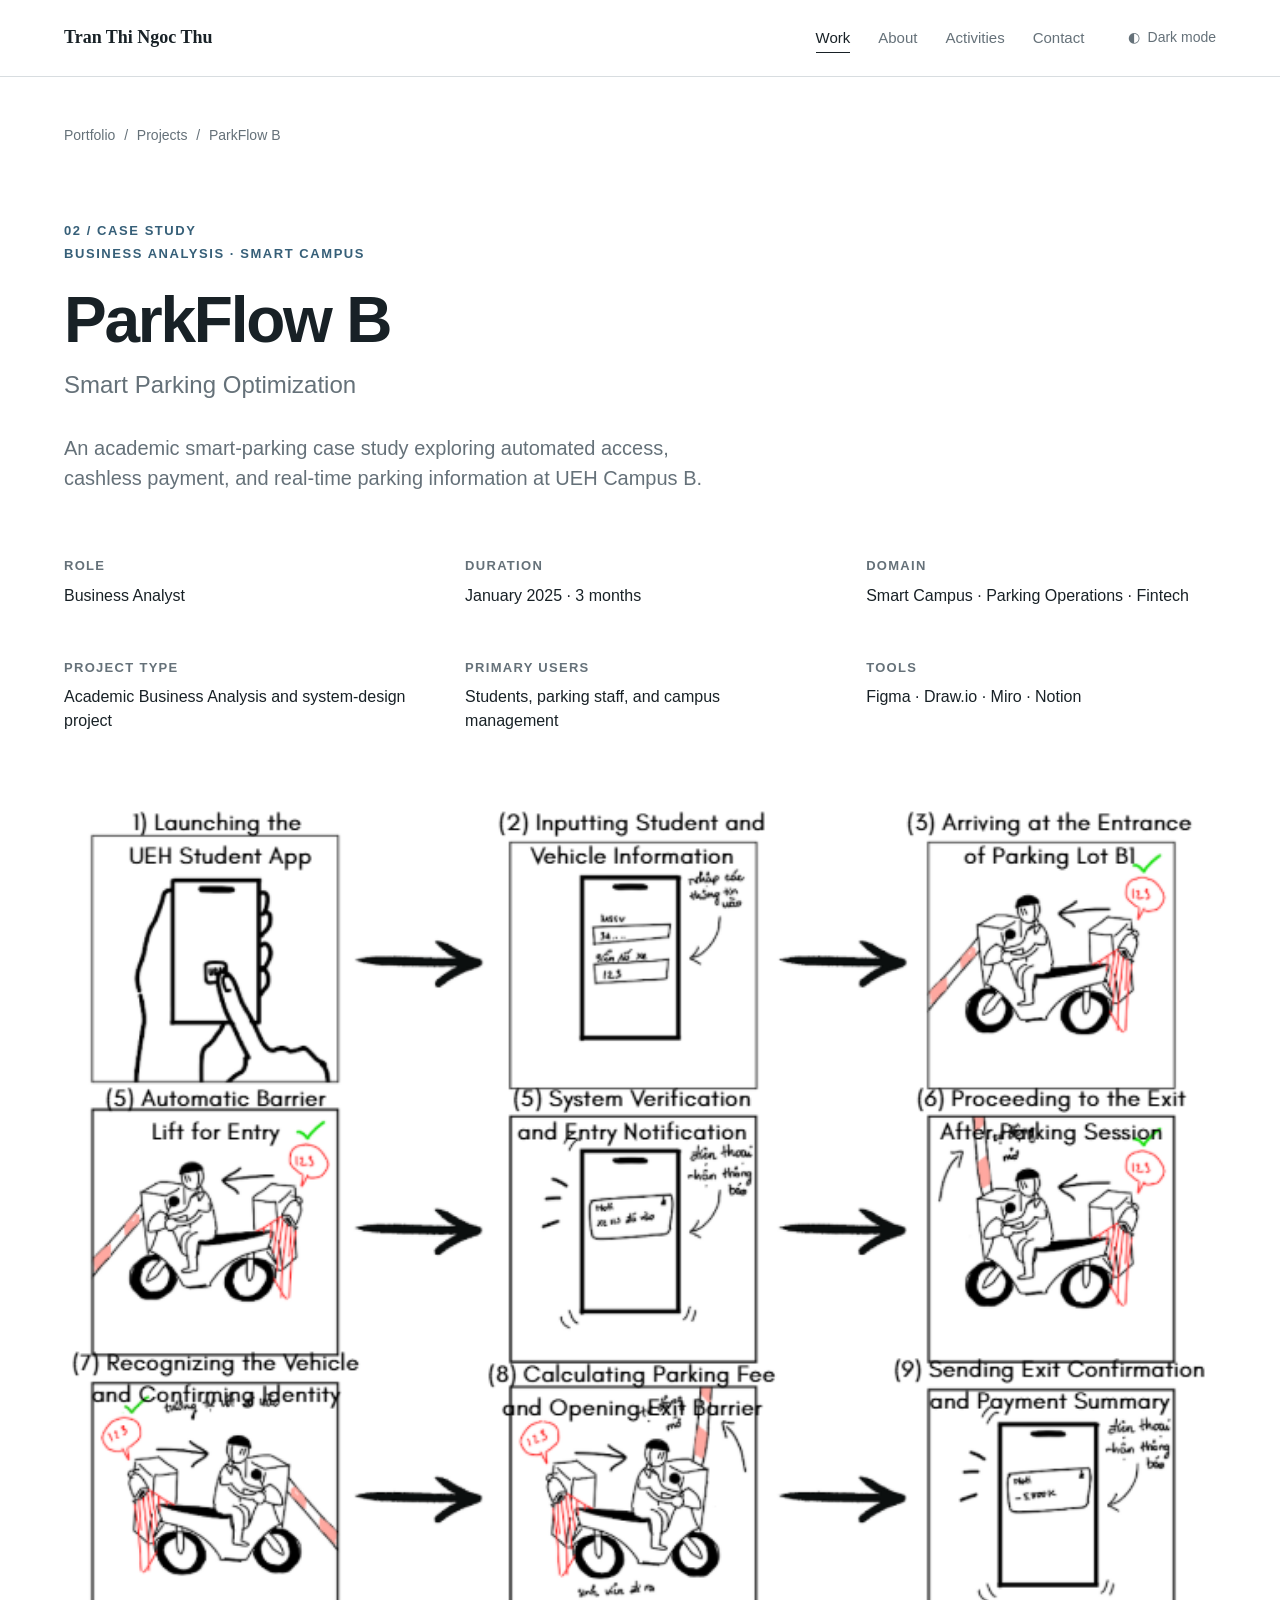
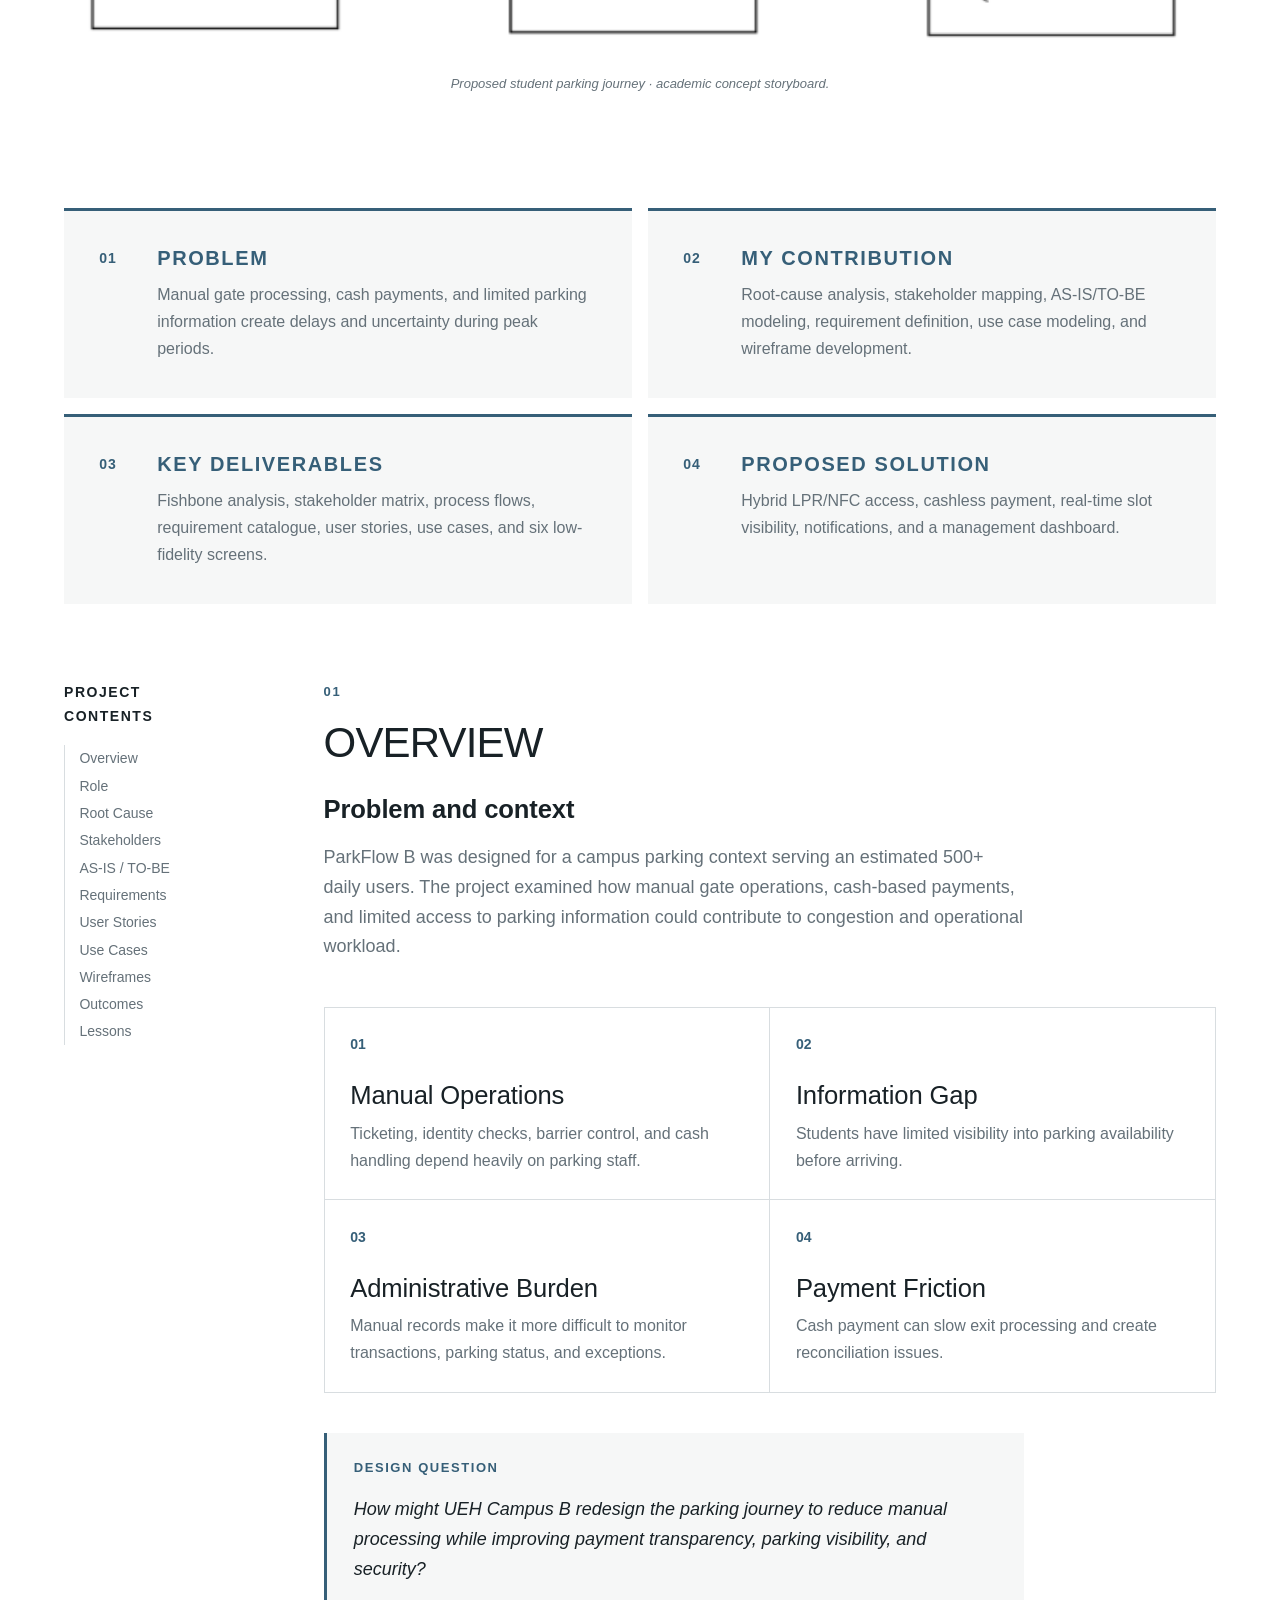
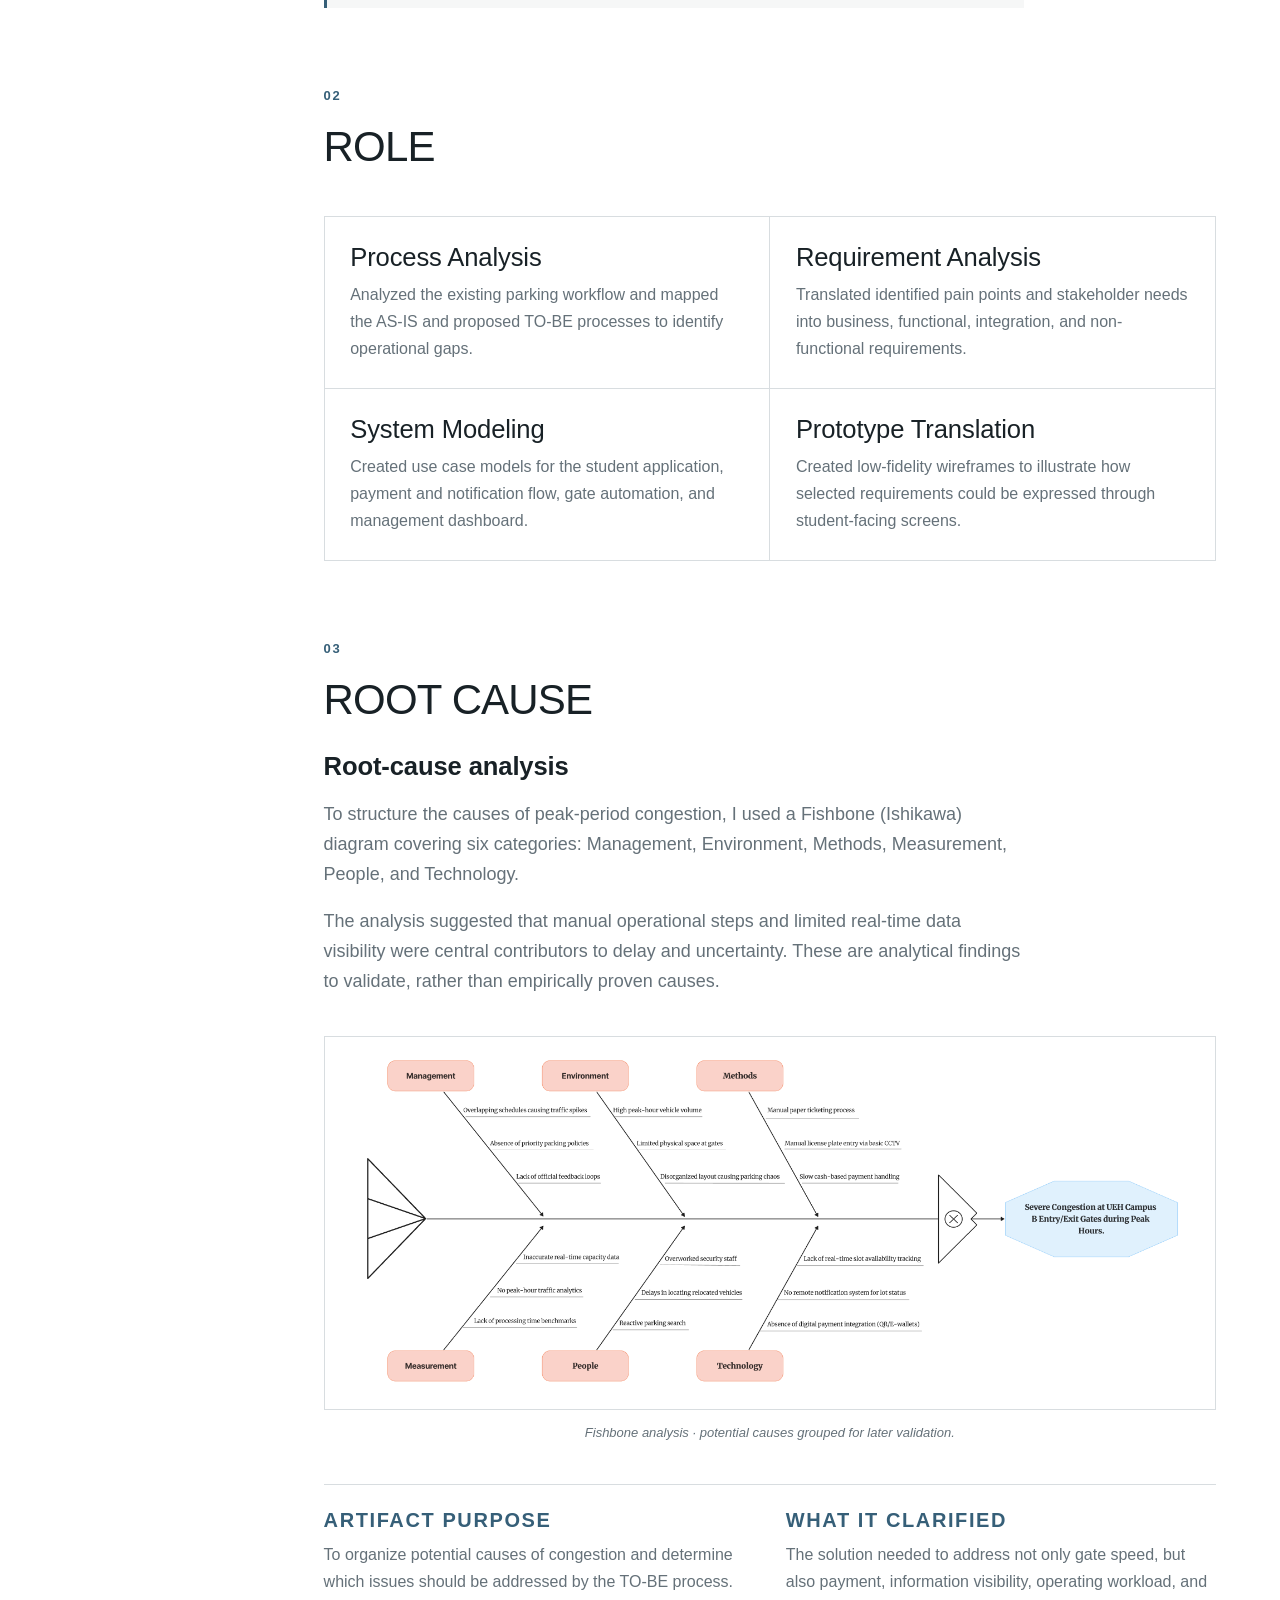
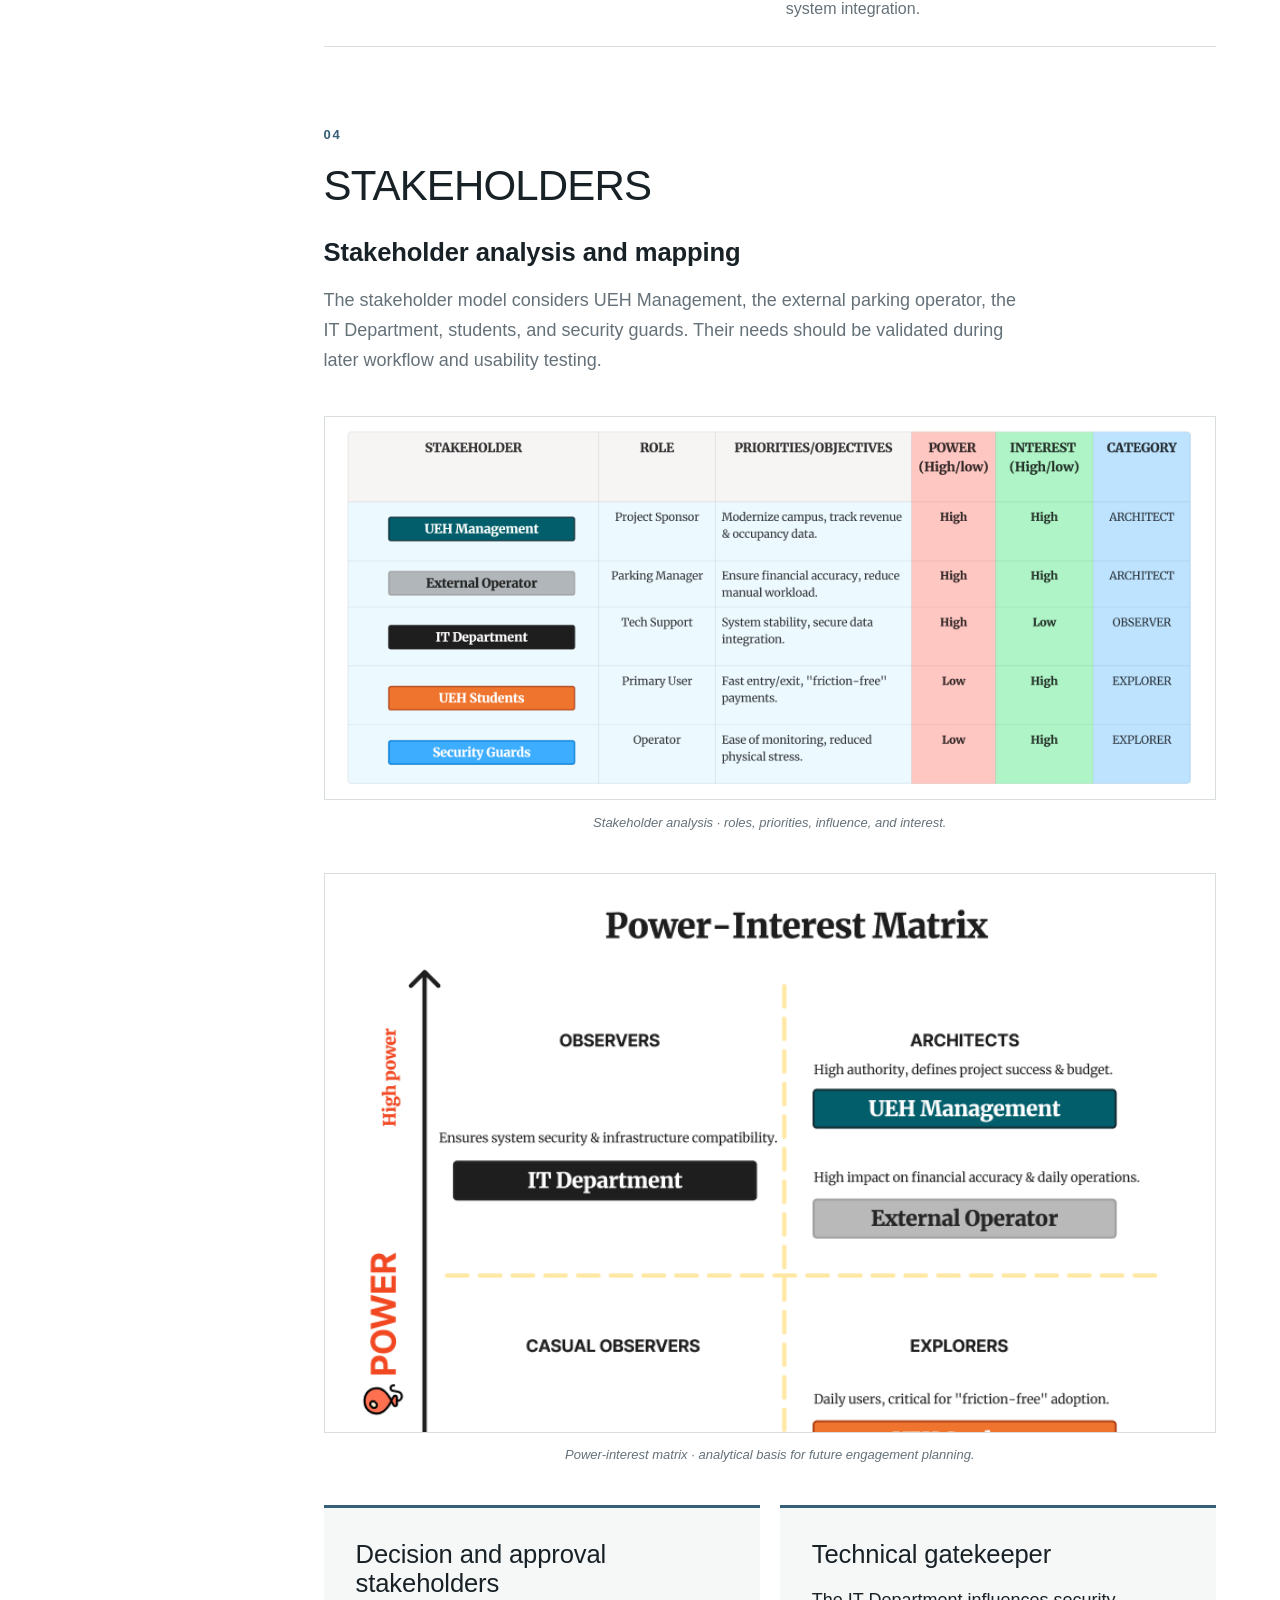
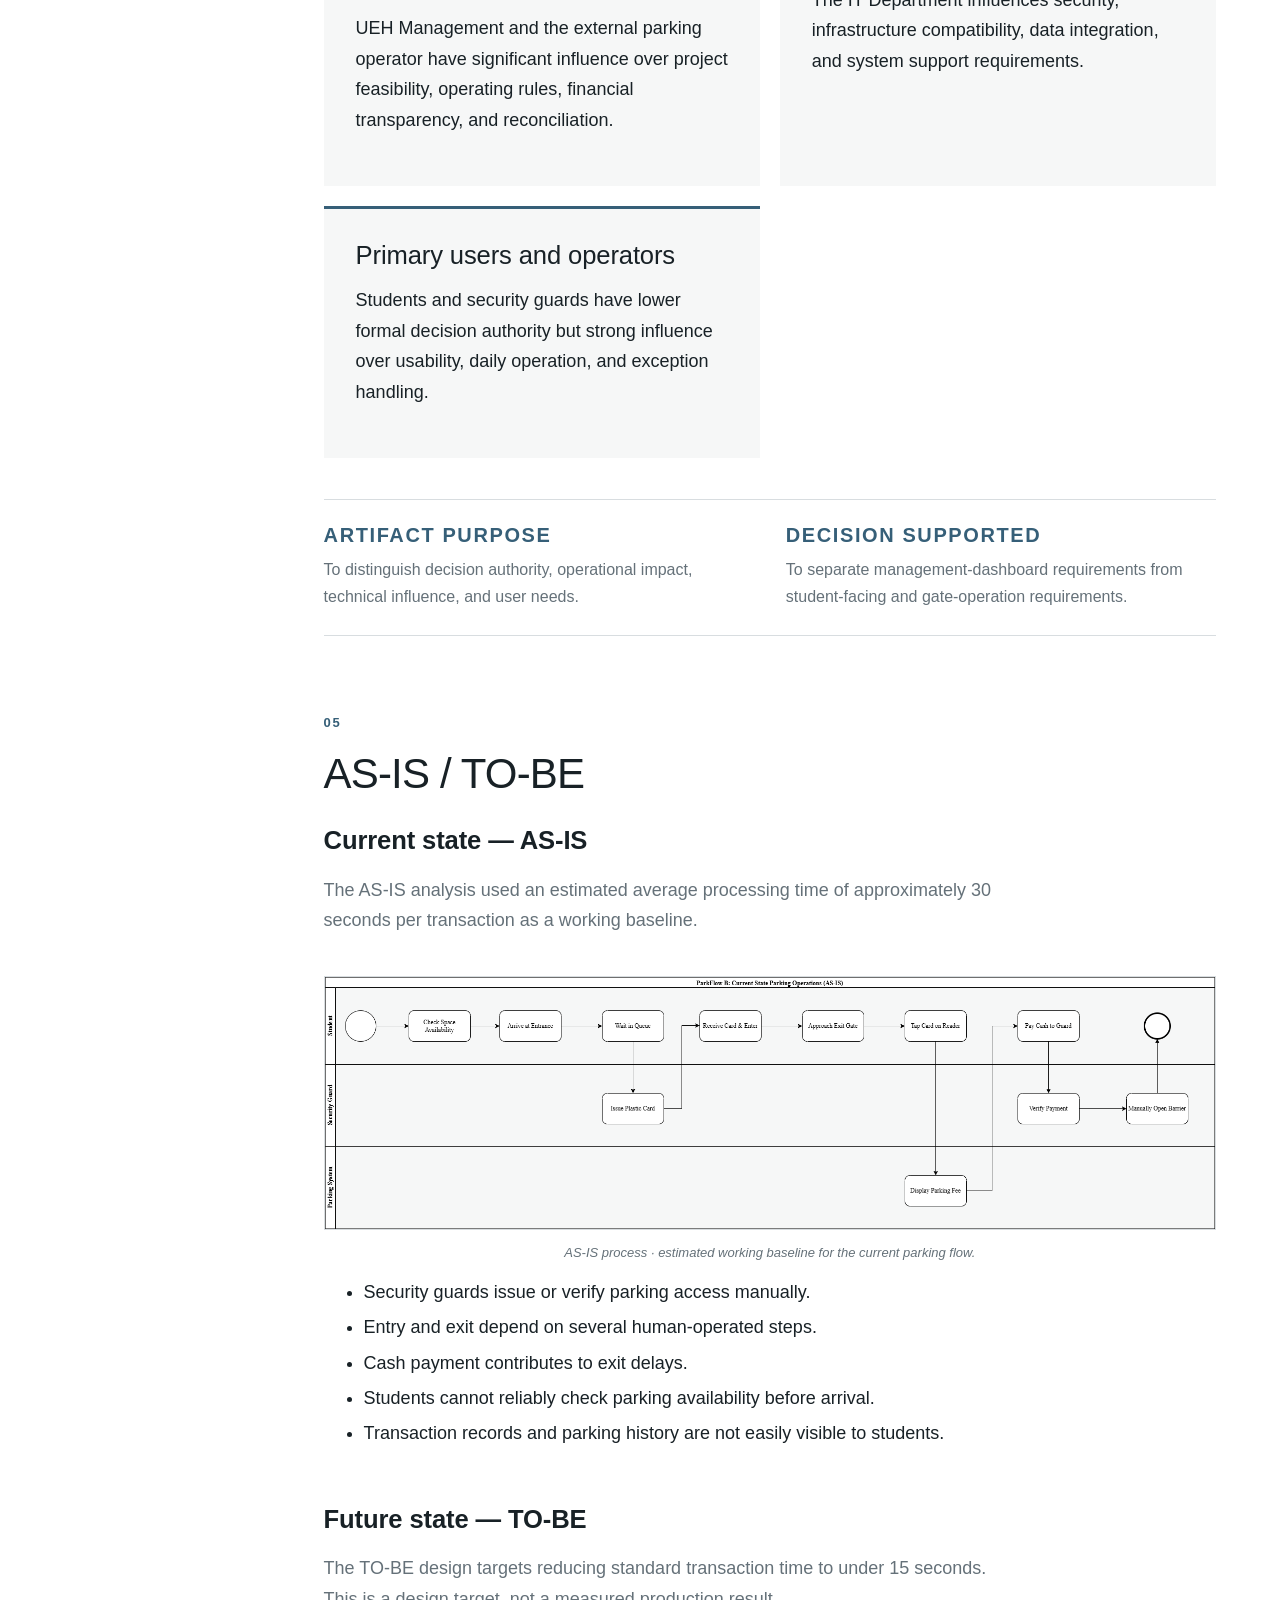
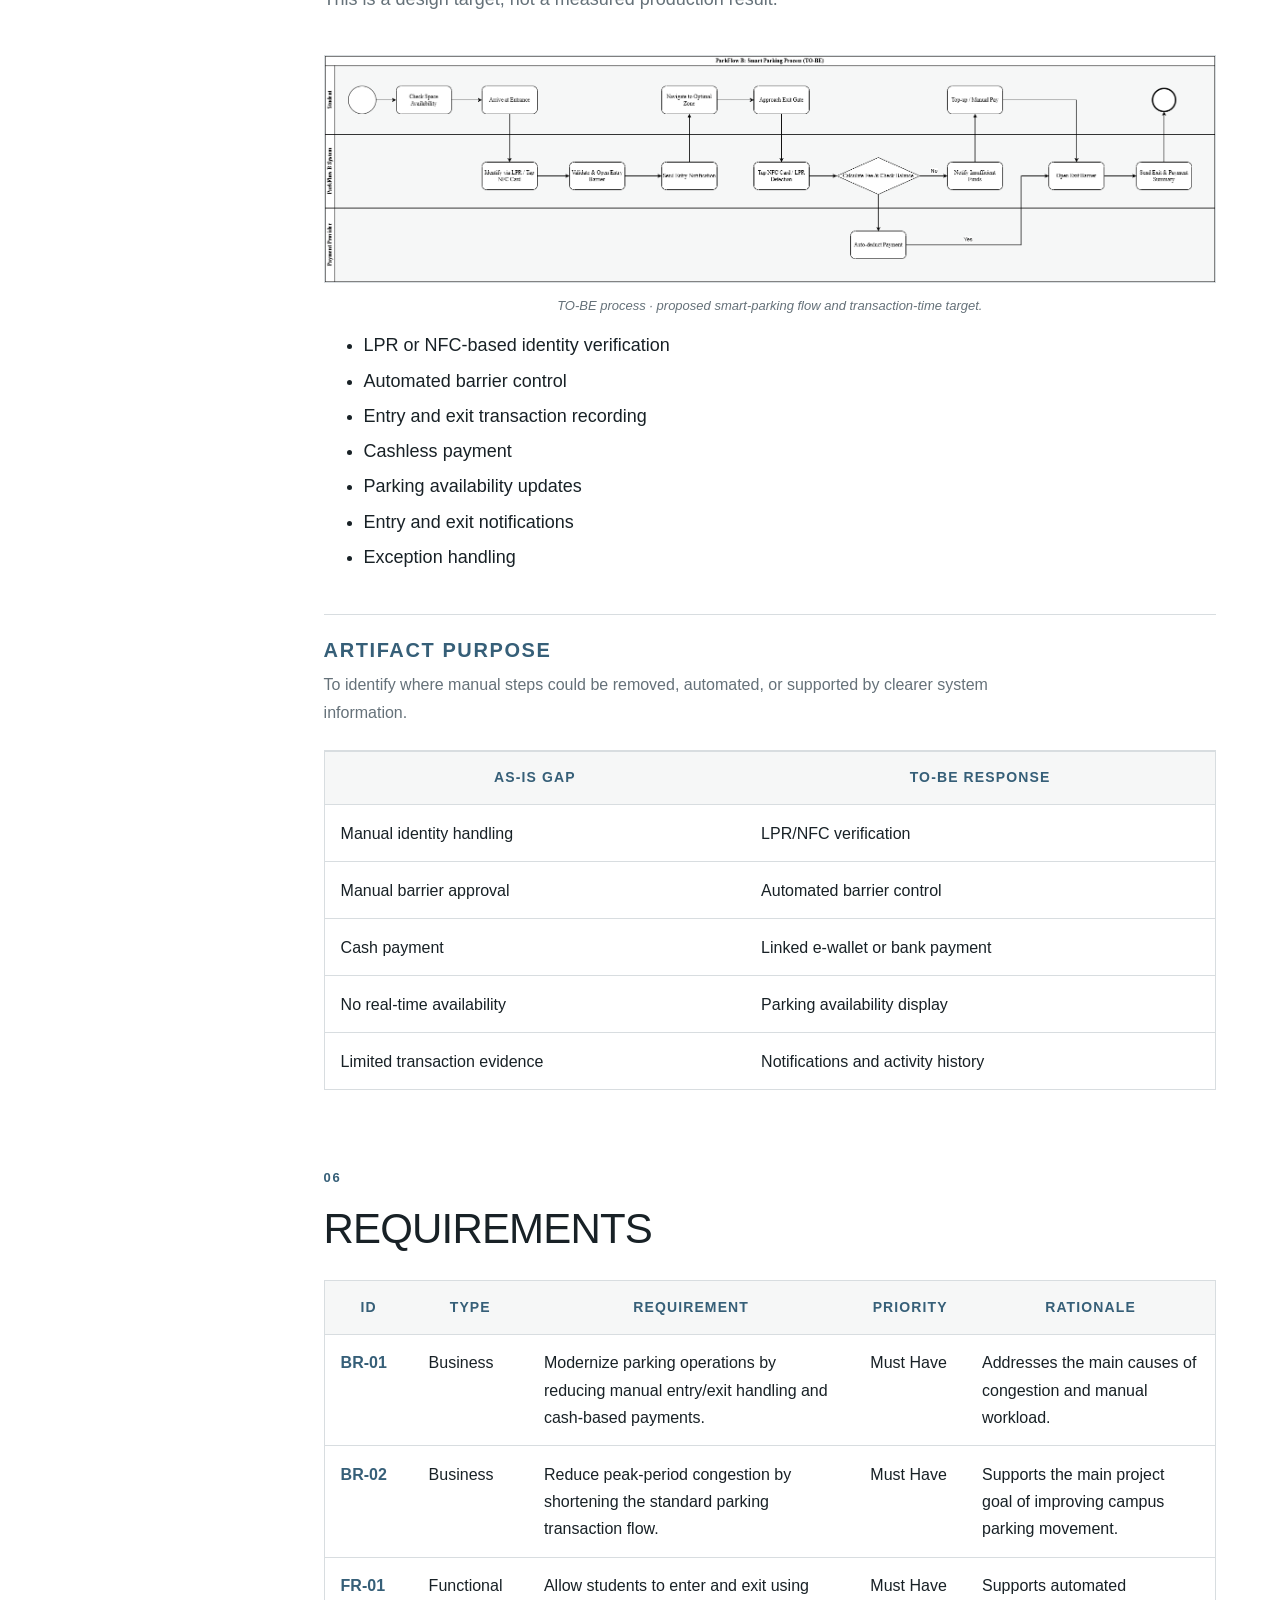
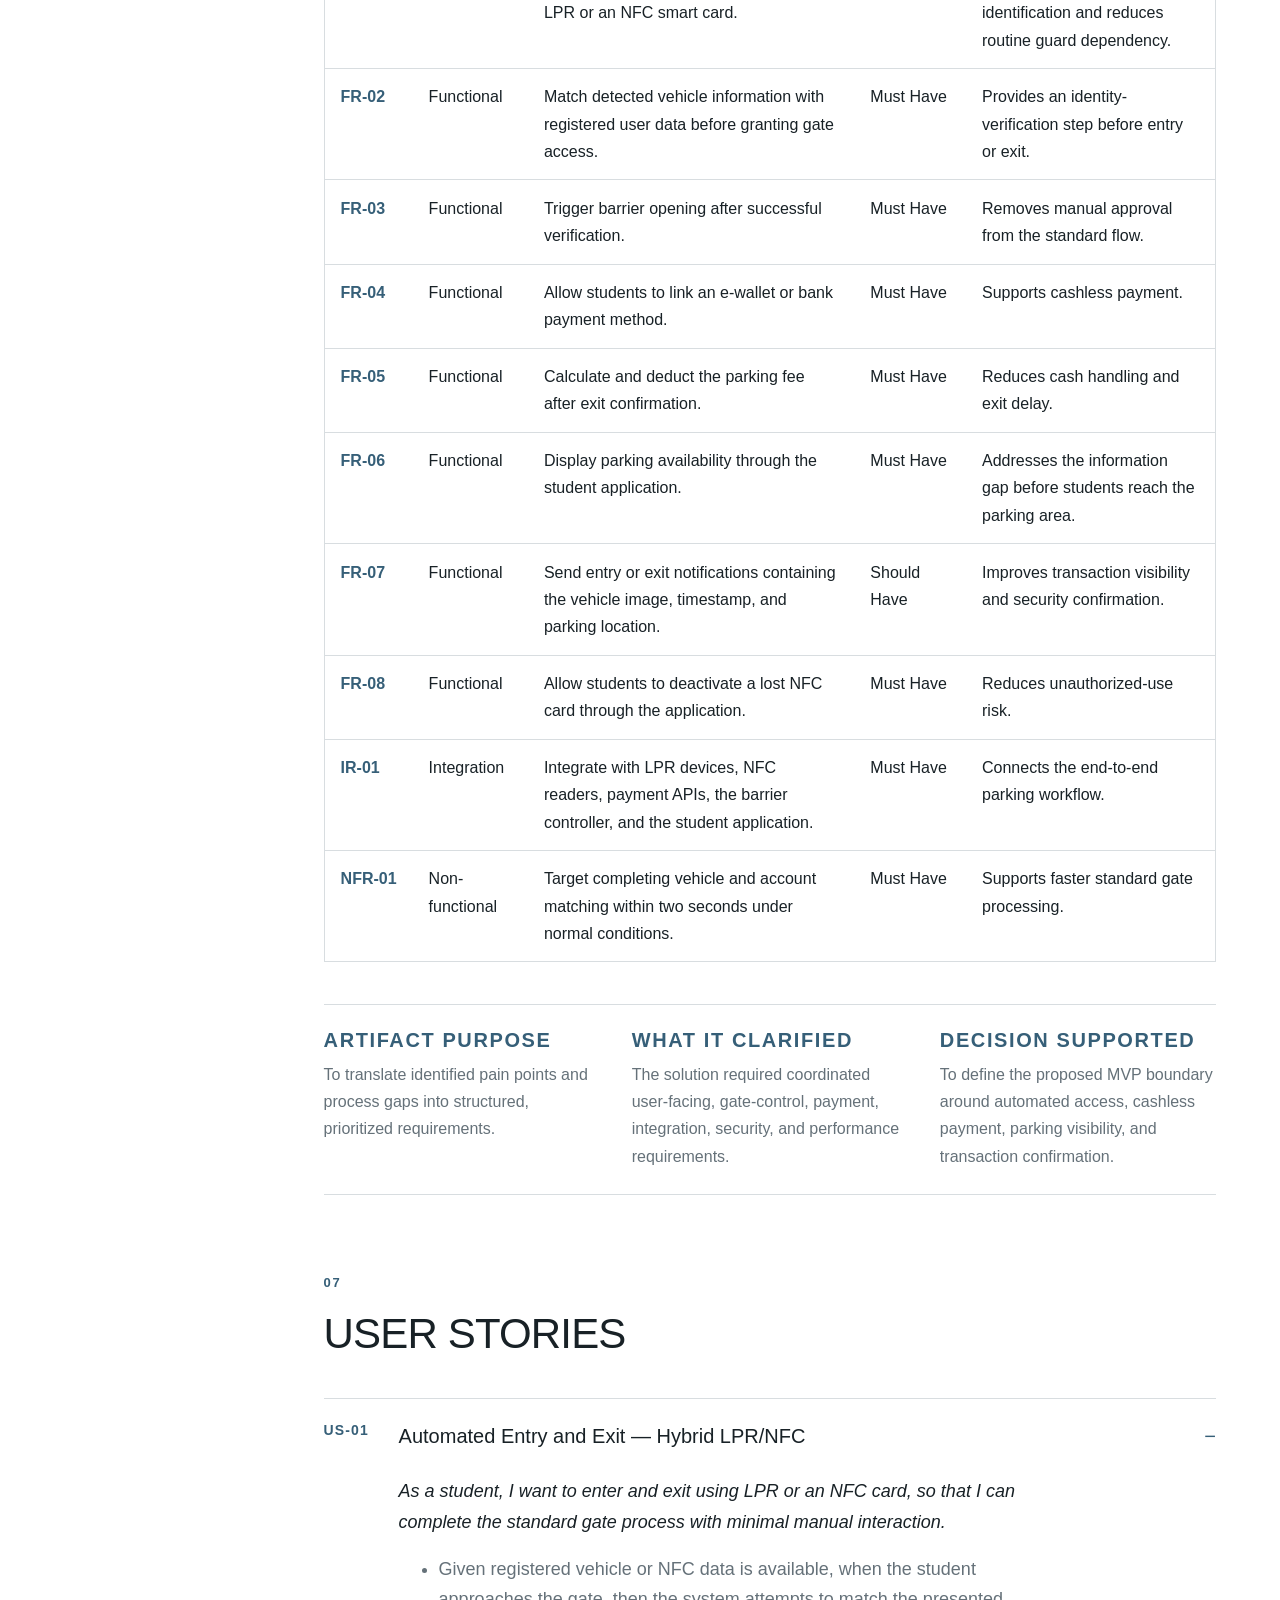
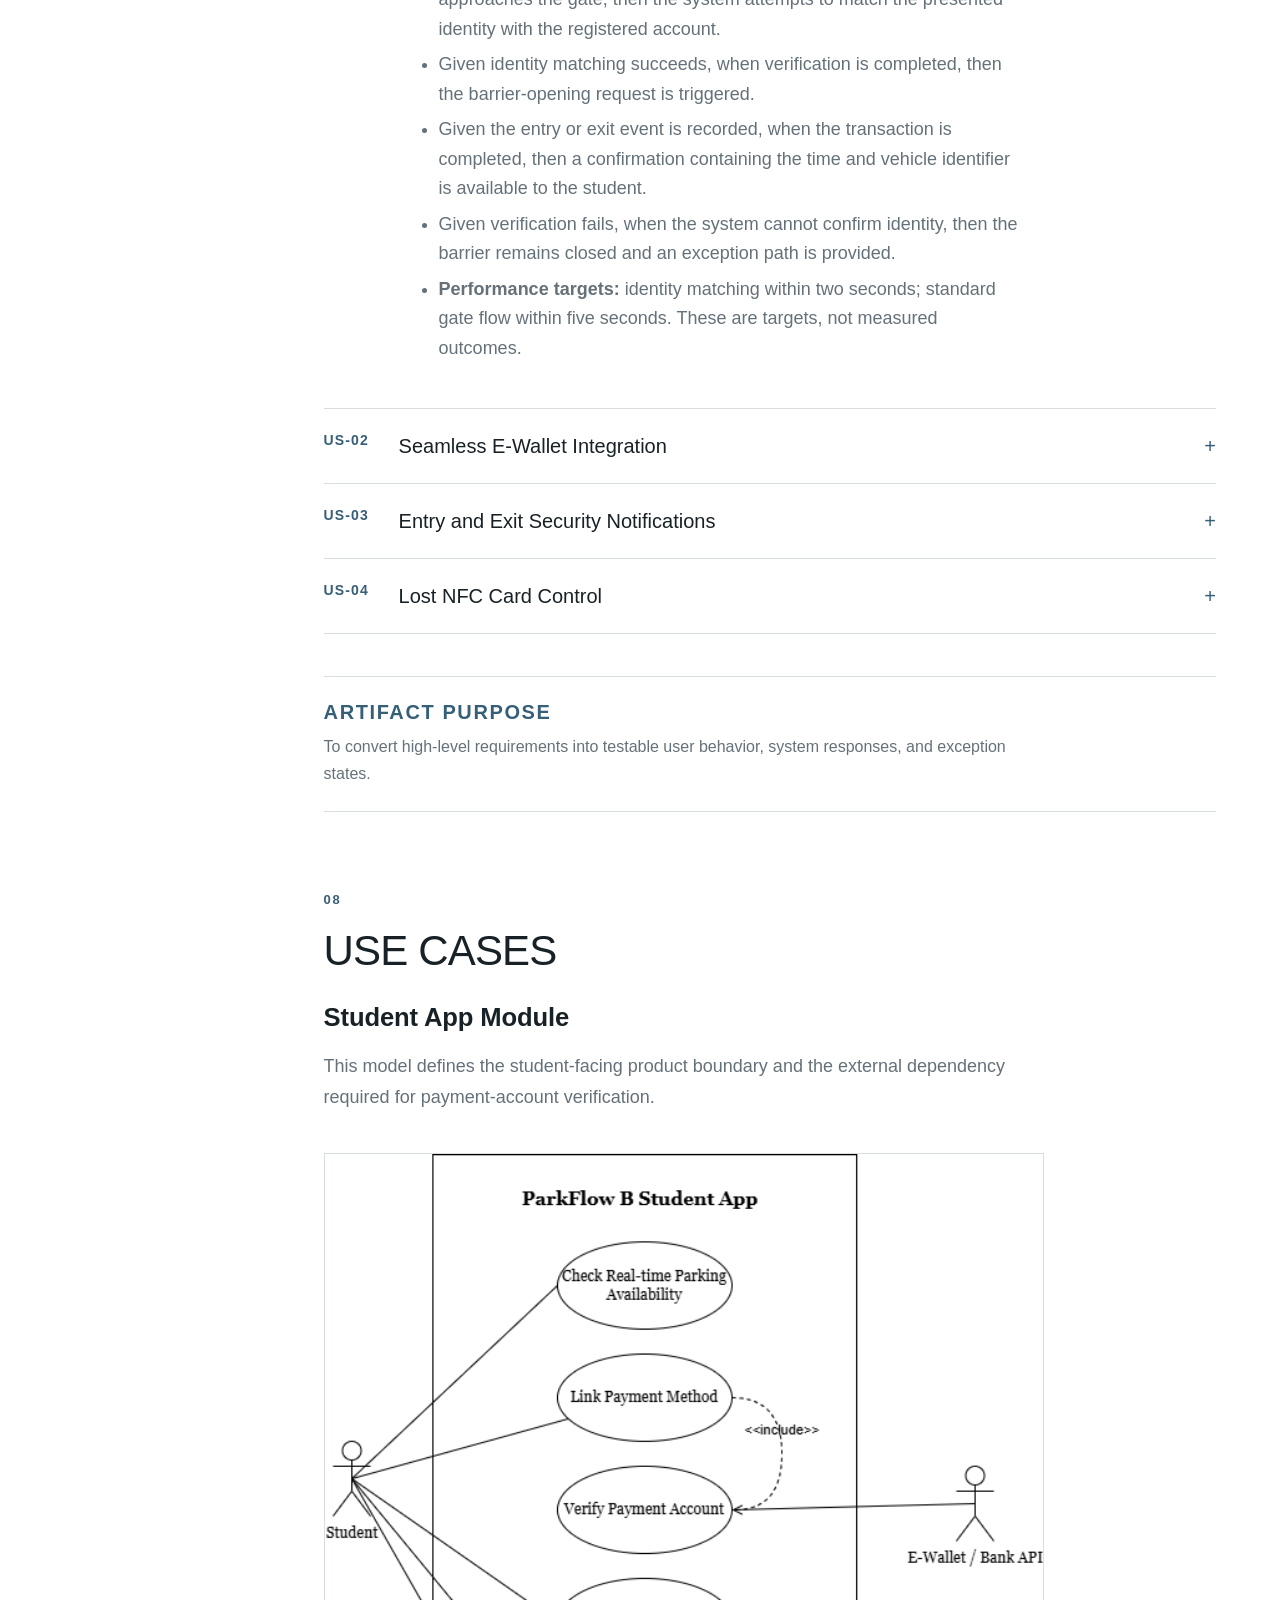
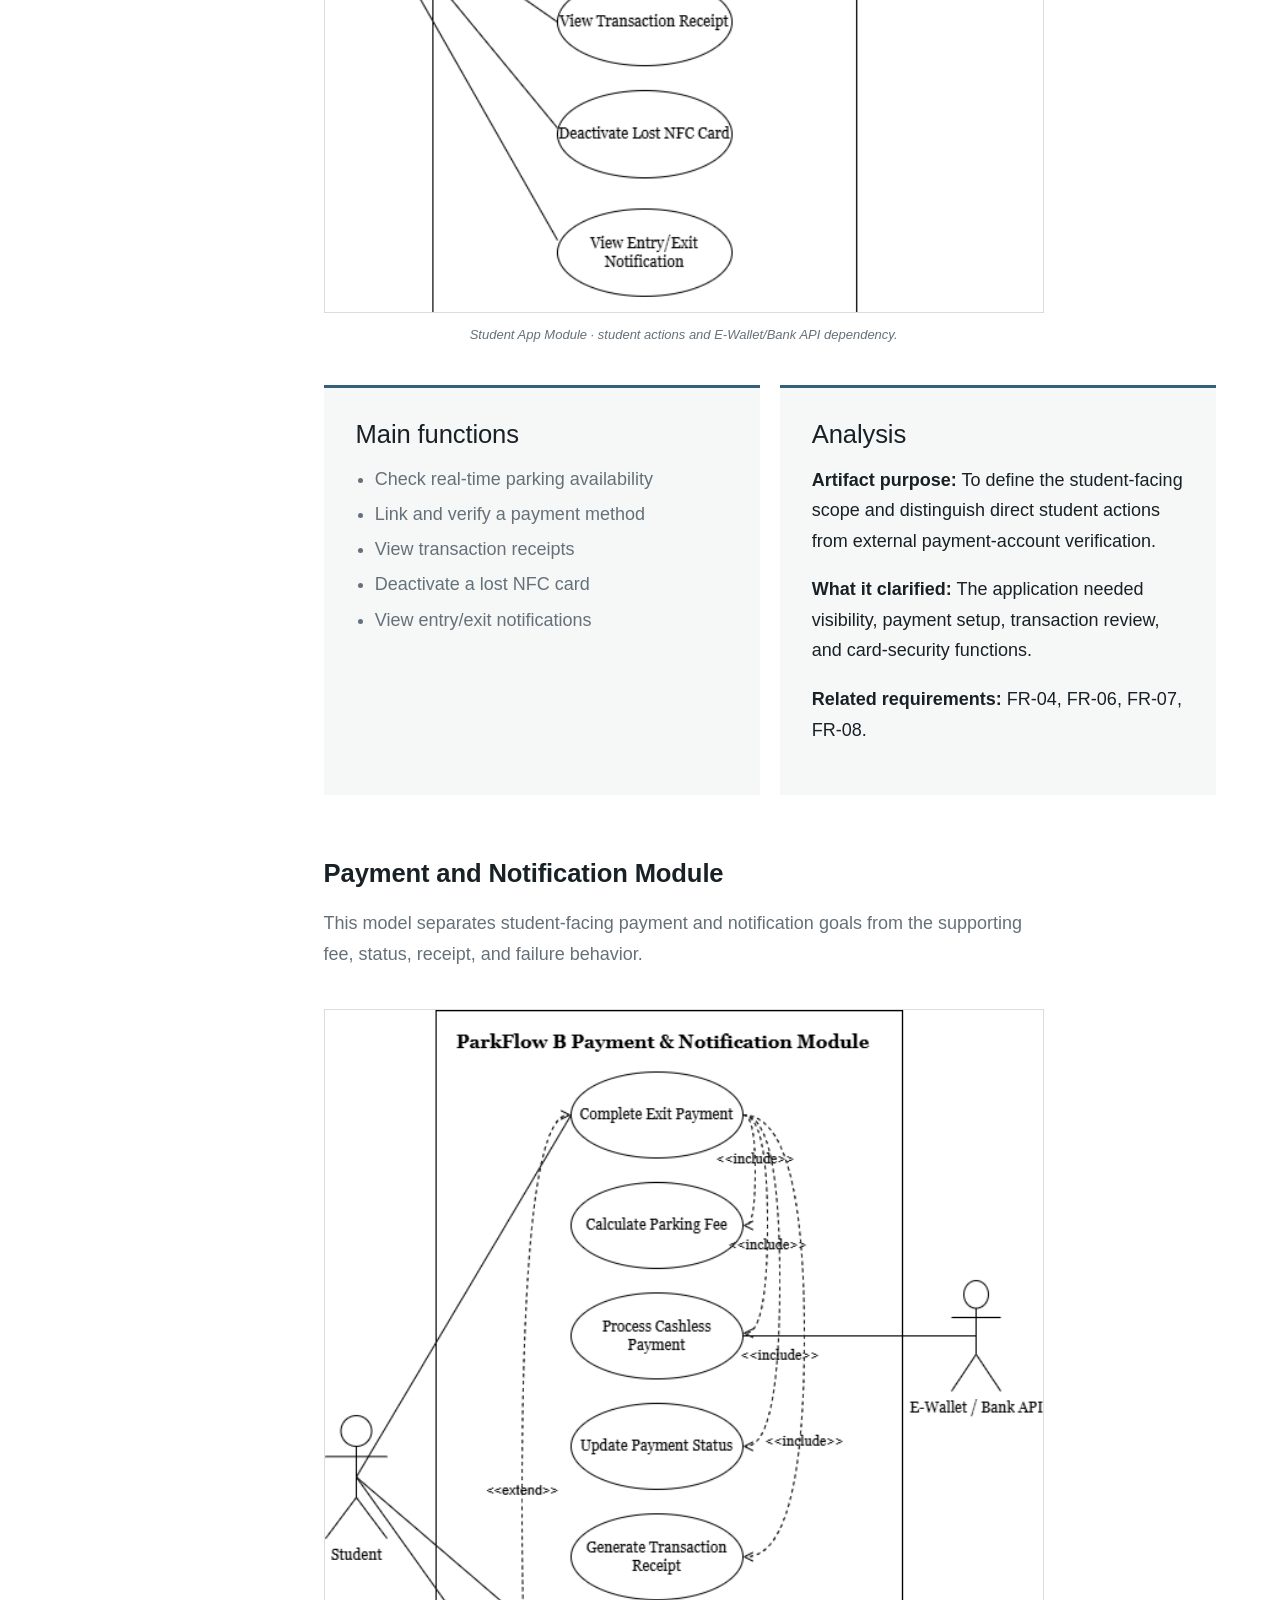
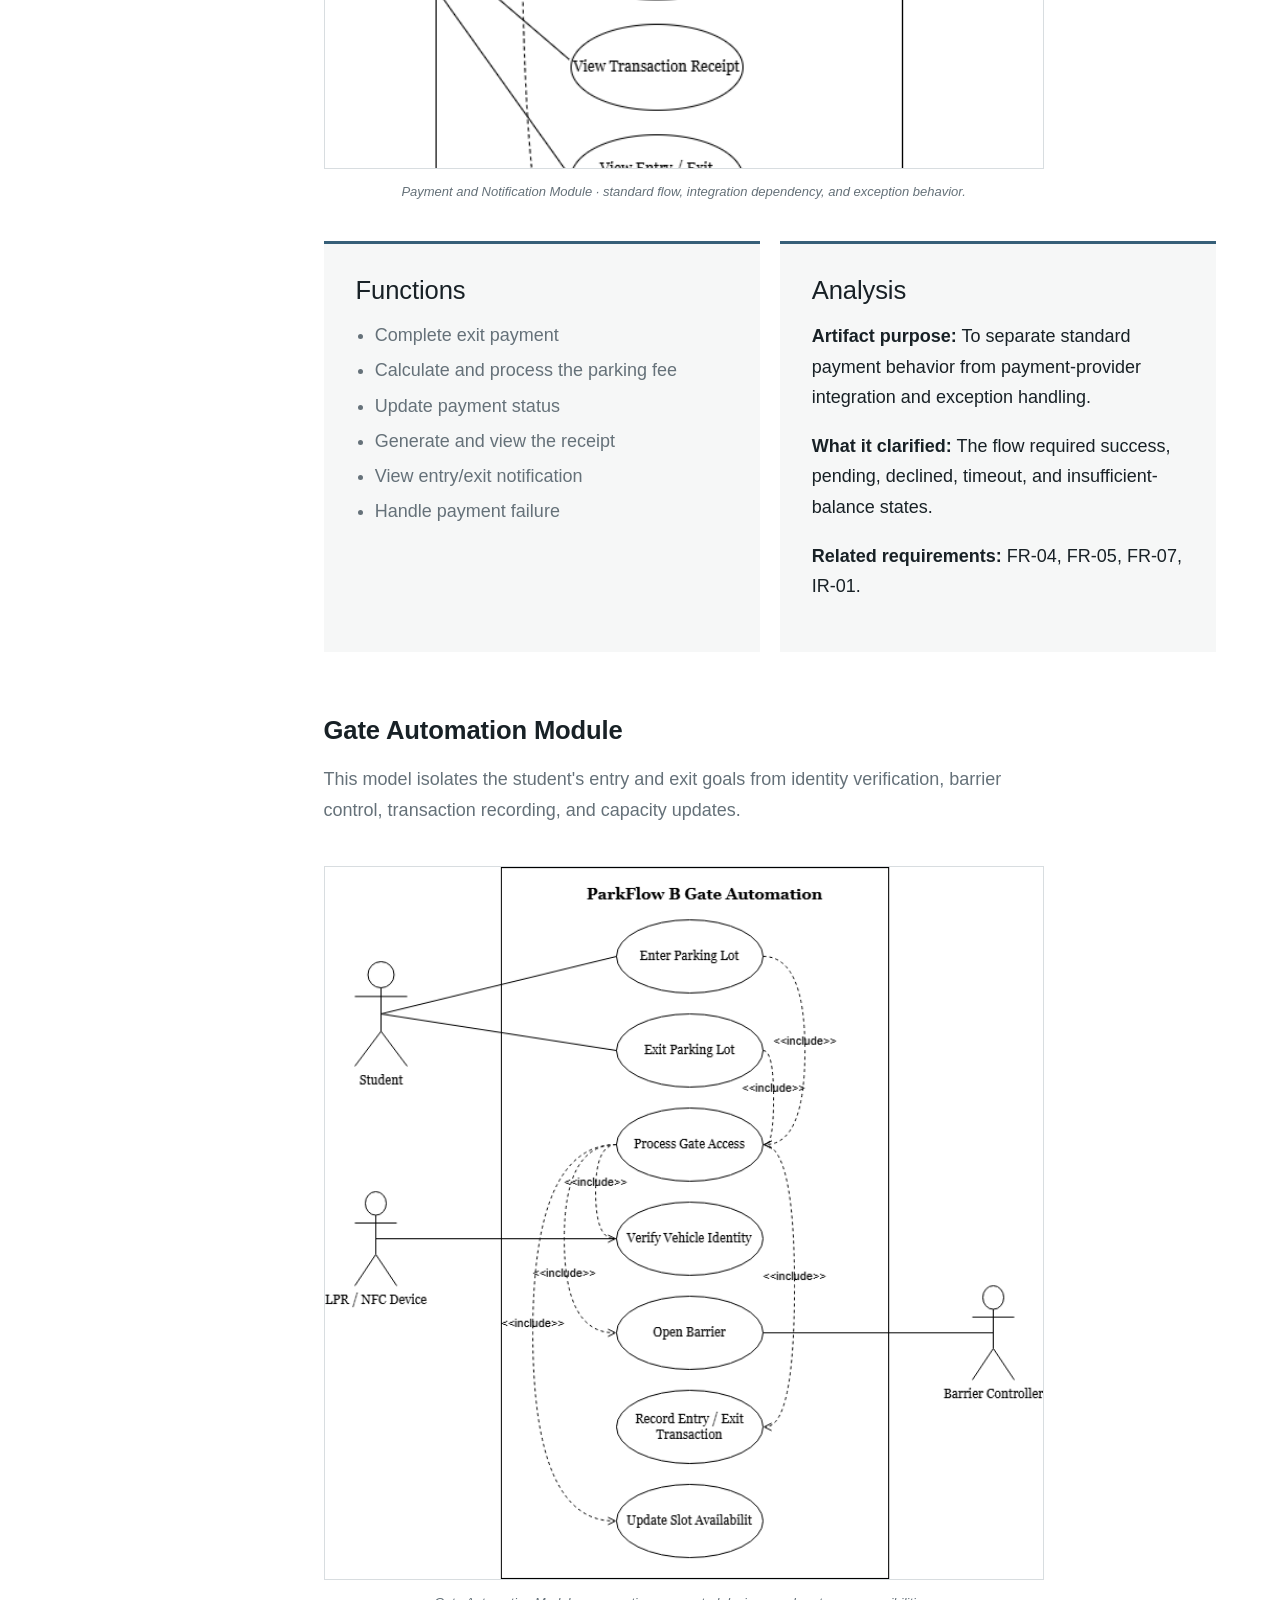
==== commit 25da05ca: "Redesign project detail shell and hero" ====
--- a/projects/parkflow-b.html
+++ b/projects/parkflow-b.html
@@ -21,30 +21,19 @@
 <body class="case-study-page parkflow-page">
   <a class="skip-link" href="#main-content">Skip to case study</a>
 
-  <header class="sidebar">
-    <div class="sidebar-top">
-      <a class="identity" href="../index.html#about" aria-label="Tran Thi Ngoc Thu, return to About Me">
-        <img class="profile-image" src="../assets/images/tran-thi-ngoc-thu.jpg" alt="Portrait of Tran Thi Ngoc Thu" width="176" height="176">
-        <span class="identity-copy">
-          <span class="owner-name">Tran Thi Ngoc Thu</span>
-          <span class="owner-role">Business Analyst</span>
-          <span class="owner-education">Technology &amp; Innovation at UEH</span>
-        </span>
-      </a>
-      <button class="menu-toggle" type="button" aria-expanded="false" aria-controls="sidebar-body">
+  <header class="site-header">
+    <div class="site-header-inner">
+      <a class="site-identity" href="../index.html" aria-label="Tran Thi Ngoc Thu, return to portfolio">Tran Thi Ngoc Thu</a>
+      <button class="menu-toggle" type="button" aria-expanded="false" aria-controls="site-navigation">
         <span>Menu</span><span aria-hidden="true">+</span>
       </button>
-    </div>
-
-    <div class="sidebar-body" id="sidebar-body">
-      <nav class="case-home-nav" aria-label="Portfolio navigation">
-        <a href="../index.html#about">ABOUT ME</a>
-        <a href="../index.html#projects" aria-current="page">PROJECTS</a>
-        <a href="../index.html#achievements">ACHIEVEMENTS &amp; ACTIVITIES</a>
-        <a href="../index.html#contact">CONTACT</a>
-      </nav>
-
-      <div class="sidebar-actions">
+      <div class="nav-panel" id="site-navigation">
+        <nav class="primary-nav" aria-label="Primary navigation">
+          <a href="../index.html#projects" aria-current="page">Work</a>
+          <a href="../index.html#about">About</a>
+          <a href="../index.html#achievements">Activities</a>
+          <a href="../index.html#contact">Contact</a>
+        </nav>
         <button class="theme-toggle" type="button" aria-label="Switch to dark mode" aria-pressed="false">
           <span aria-hidden="true">◐</span> <span>Dark mode</span>
         </button>
@@ -61,29 +50,28 @@
           <span aria-current="page">ParkFlow B</span>
         </nav>
 
-        <div class="hero-grid">
-          <div class="hero-copy">
-            <p class="case-eyebrow">BUSINESS ANALYSIS · SMART CAMPUS</p>
+        <div class="project-heading">
+          <div class="project-classification" aria-label="Case study classification">
+            <p>02 / Case study</p>
+            <p>Business Analysis · Smart Campus</p>
+          </div>
+          <div class="project-heading-copy">
             <h1>ParkFlow B</h1>
             <p class="hero-subtitle">Smart Parking Optimization</p>
-            <h2 class="case-major-title summary-heading">SUMMARY</h2>
-            <p class="hero-summary">ParkFlow B is an academic smart-parking case study that explores how automated access, cashless payment, and real-time parking information could improve the parking experience at UEH Campus B. My Business Analyst contribution focused on root-cause analysis, AS-IS/TO-BE process modeling, requirements, use cases, and low-fidelity wireframes.</p>
-            <div class="hero-actions" aria-label="Case study actions">
-              <a class="case-button case-button-primary" href="../index.html#projects">Back to Projects</a>
-            </div>
+            <p class="hero-summary">An academic smart-parking case study exploring automated access, cashless payment, and real-time parking information at UEH Campus B.</p>
           </div>
-
-          <aside class="project-meta" aria-label="Project metadata">
-            <dl>
-              <div><dt>Role</dt><dd>Business Analyst</dd></div>
-              <div><dt>Project type</dt><dd>Academic Business Analysis and system-design project</dd></div>
-              <div><dt>Duration</dt><dd>January 2025 · 3 months</dd></div>
-              <div><dt>Domain</dt><dd>Smart Campus · Parking Operations · Fintech</dd></div>
-              <div><dt>Primary users</dt><dd>Students, parking staff, and campus management</dd></div>
-              <div><dt>Tools</dt><dd>Figma · Draw.io · Miro · Notion</dd></div>
-            </dl>
-          </aside>
         </div>
+
+        <aside class="project-meta" aria-label="Project metadata">
+          <dl>
+            <div><dt>Role</dt><dd>Business Analyst</dd></div>
+            <div><dt>Duration</dt><dd>January 2025 · 3 months</dd></div>
+            <div><dt>Domain</dt><dd>Smart Campus · Parking Operations · Fintech</dd></div>
+            <div><dt>Project type</dt><dd>Academic Business Analysis and system-design project</dd></div>
+            <div><dt>Primary users</dt><dd>Students, parking staff, and campus management</dd></div>
+            <div><dt>Tools</dt><dd>Figma · Draw.io · Miro · Notion</dd></div>
+          </dl>
+        </aside>
 
         <figure class="hero-visual">
           <button class="image-button" type="button" data-lightbox-src="../assets/images/parkflow-b/hero-parking-journey.png" data-lightbox-alt="Nine-step storyboard of the proposed ParkFlow B student parking journey from app launch to exit confirmation">
--- a/assets/css/style.css
+++ b/assets/css/style.css
@@ -1,9 +1,8 @@
 /* 1. CSS variables */
 :root {
   color-scheme: light;
-  --sidebar-width: 310px;
+  --header-height: 76px;
   --bg: #ffffff;
-  --sidebar: #f0f2f3;
   --surface: #f6f7f7;
   --text: #182126;
   --muted: #657179;
@@ -14,13 +13,15 @@
   --serif: "Times New Roman", Times, serif;
   --sans: "Times New Roman", Times, serif;
   --max-content: 1120px;
+  --page-max: 1200px;
+  --page-gutter: clamp(1.5rem, 5vw, 4rem);
   --space-section: clamp(5rem, 9vw, 8rem);
 }
 
 /* 2. Reset and base styles */
 *, *::before, *::after { box-sizing: border-box; }
-html { scroll-behavior: smooth; scroll-padding-top: 2rem; }
-body { margin: 0; background: var(--bg); color: var(--text); font-family: var(--sans); font-size: 12px; line-height: 1.7; }
+html { scroll-behavior: smooth; scroll-padding-top: calc(var(--header-height) + 1.5rem); }
+body { margin: 0; background: var(--bg); color: var(--text); font-family: var(--sans); font-size: 16px; line-height: 1.7; }
 img { display: block; max-width: 100%; }
 a { color: inherit; text-decoration-thickness: 1px; text-underline-offset: .2em; }
 button { color: inherit; font: inherit; }
@@ -28,16 +29,16 @@
 /* 3. Typography */
 h1, h2, h3, p { margin-top: 0; }
 h1, h2, h3 { font-family: var(--serif); font-weight: 400; line-height: 1.12; }
-h1 { max-width: 780px; margin-bottom: 2rem; font-size: 18px; letter-spacing: -.015em; }
-h2 { margin-bottom: 1rem; font-size: 16px; letter-spacing: -.01em; }
-h3 { font-size: 14px; letter-spacing: -.005em; }
-.primary-section-title { grid-column: 1 / -1; max-width: none; margin: 0; color: var(--text); font-family: var(--serif); font-size: 18px; font-weight: 700; letter-spacing: .06em; line-height: 1.15; }
-.secondary-heading { margin: 0 0 1rem; color: var(--heading-accent); font-family: var(--serif); font-size: 16px; font-weight: 700; letter-spacing: .04em; line-height: 1.2; }
-.tertiary-heading { margin: 0; font-family: var(--serif); font-size: 14px; font-weight: 700; letter-spacing: .02em; line-height: 1.25; }
+h1 { max-width: 780px; margin-bottom: 2rem; font-size: 34px; letter-spacing: -.015em; }
+h2 { margin-bottom: 1rem; font-size: 25px; letter-spacing: -.01em; }
+h3 { font-size: 20px; letter-spacing: -.005em; }
+.primary-section-title { grid-column: 1 / -1; max-width: none; margin: 0; color: var(--text); font-family: var(--serif); font-size: 34px; font-weight: 700; letter-spacing: .04em; line-height: 1.15; }
+.secondary-heading { margin: 0 0 1rem; color: var(--heading-accent); font-family: var(--serif); font-size: 25px; font-weight: 700; letter-spacing: .025em; line-height: 1.2; }
+.tertiary-heading { margin: 0; font-family: var(--serif); font-size: 20px; font-weight: 700; letter-spacing: .015em; line-height: 1.25; }
 .primary-heading { margin-bottom: clamp(2.5rem, 4vw, 4rem); }
-.section-subtitle { margin: .7rem 0 0; color: var(--muted); font-size: 12px; }
-.eyebrow { margin-bottom: 1rem; color: var(--accent); font-size: 12px; font-weight: 700; letter-spacing: .12em; text-transform: uppercase; }
-.project-kicker { margin-bottom: 1rem; color: var(--accent); font-size: 12px; font-weight: 700; letter-spacing: .14em; text-transform: uppercase; }
+.section-subtitle { margin: .7rem 0 0; color: var(--muted); font-size: 16px; }
+.eyebrow { margin-bottom: 1rem; color: var(--accent); font-size: 14px; font-weight: 700; letter-spacing: .12em; text-transform: uppercase; }
+.project-kicker { margin-bottom: 1rem; color: var(--accent); font-size: 14px; font-weight: 700; letter-spacing: .14em; text-transform: uppercase; }
 
 /* 4. Accessibility utilities */
 .skip-link { position: fixed; z-index: 100; top: .75rem; left: .75rem; padding: .7rem 1rem; background: var(--text); color: var(--bg); transform: translateY(-200%); }
@@ -46,49 +47,57 @@
 :focus-visible { outline: 3px solid var(--accent); outline-offset: 4px; }
 
 /* 5. Layout */
-main, footer { margin-left: var(--sidebar-width); }
 .section { padding: clamp(3.5rem, 6vw, 5.5rem) clamp(2rem, 6vw, 6.5rem); border-bottom: 1px solid var(--border); scroll-margin-top: 1rem; }
 .section-inner { width: min(100%, var(--max-content)); margin-inline: auto; }
 .section-heading { display: grid; grid-template-columns: minmax(200px, .7fr) 1.3fr; column-gap: clamp(2rem, 7vw, 7rem); margin-bottom: clamp(3.2rem, 6vw, 6rem); }
 .section-heading .eyebrow { grid-row: 1 / 3; }
 .section-heading > p:last-child { max-width: 590px; color: var(--muted); }
 
-/* 6. Sidebar */
-.sidebar { position: fixed; z-index: 20; inset: 0 auto 0 0; display: flex; width: var(--sidebar-width); padding: 2.1rem 2rem; background: var(--sidebar); border-right: 1px solid var(--border); flex-direction: column; }
-.identity { display: block; width: 100%; text-decoration: none; }
-.profile-image { width: 160px; height: 160px; margin: 0 auto 1.6rem; border: 1px solid var(--border); border-radius: 50%; object-fit: cover; object-position: center 34%; transition: transform .35s ease, box-shadow .35s ease; }
-.identity:hover .profile-image, .identity:focus-visible .profile-image { box-shadow: 0 0 0 6px var(--accent-soft); transform: translateY(-3px) scale(1.025); }
-.identity-copy { display: grid; justify-items: center; text-align: center; }
-.owner-name { font-family: var(--serif); font-size: 18px; font-weight: 700; line-height: 1.15; }
-.owner-role { margin-top: .55rem; font-size: 14px; font-weight: 700; letter-spacing: .025em; }
-.owner-education { margin-top: .25rem; color: var(--muted); font-size: 12px; }
-.sidebar-body { display: flex; min-height: 0; flex: 1; flex-direction: column; }
+/* 6. Global navigation */
+.site-header { position: sticky; z-index: 20; top: 0; background: var(--bg); border-bottom: 1px solid var(--border); }
+.site-header-inner { width: min(calc(100% - (2 * var(--page-gutter))), var(--page-max)); min-height: var(--header-height); display: flex; margin-inline: auto; align-items: center; justify-content: space-between; gap: 2rem; }
+.site-identity { flex: 0 0 auto; padding-block: .5rem; font-family: var(--serif); font-size: 18px; font-weight: 700; line-height: 1.2; text-decoration: none; }
+.nav-panel { display: flex; align-items: center; gap: clamp(1rem, 2.5vw, 2.25rem); }
+.primary-nav { display: flex; align-items: center; gap: .25rem; }
+.primary-nav a { position: relative; min-height: 44px; display: inline-flex; padding: 0 .75rem; align-items: center; color: var(--muted); font-size: 15px; font-weight: 400; line-height: 1.2; text-decoration: none; transition: color .18s ease; }
+.primary-nav a::after { position: absolute; right: .75rem; bottom: .45rem; left: .75rem; height: 1px; background: currentColor; content: ""; opacity: 0; transform: scaleX(.45); transition: opacity .18s ease, transform .18s ease; }
+.primary-nav a:hover, .primary-nav a[aria-current="page"] { color: var(--text); }
+.primary-nav a:hover::after, .primary-nav a[aria-current="page"]::after { opacity: 1; transform: scaleX(1); }
 .menu-toggle { display: none; }
-
-/* 7. Navigation */
-.primary-nav { display: grid; gap: .35rem; margin-top: clamp(2rem, 6vh, 4rem); }
-.primary-nav a { min-height: 50px; display: flex; padding: .7rem .85rem; align-items: center; color: var(--muted); border-radius: 2px; font-size: 12px; font-weight: 700; letter-spacing: .035em; line-height: 1.25; text-decoration: none; transition: color .2s ease, background-color .2s ease, box-shadow .2s ease; }
-.primary-nav a:hover { background: var(--surface); color: var(--text); }
-.primary-nav a[aria-current="page"] { background: var(--accent-soft); box-shadow: inset 3px 0 var(--accent); color: var(--text); }
-.primary-nav a[href="#achievements"] { font-size: 12px; letter-spacing: 0; white-space: nowrap; }
-.sidebar-actions { display: grid; gap: 1.1rem; margin-top: auto; }
-.button { display: inline-flex; min-height: 44px; align-items: center; justify-content: center; border: 1px solid var(--text); font-size: 12px; font-weight: 700; letter-spacing: .12em; text-decoration: none; }
-.button:hover { background: var(--text); color: var(--sidebar); }
-.social-links { display: flex; gap: 1rem; font-size: 12px; }
-.theme-toggle { display: inline-flex; min-height: 44px; padding: 0; align-items: center; gap: .55rem; background: none; border: 0; cursor: pointer; font-size: 12px; }
+.theme-toggle { min-height: 44px; display: inline-flex; padding: 0; align-items: center; gap: .45rem; background: none; border: 0; color: var(--muted); cursor: pointer; font-size: 14px; transition: color .18s ease; }
+.theme-toggle:hover { color: var(--text); }
+
+/* 7. Homepage hero */
+.hero { min-height: calc(95svh - var(--header-height)); display: flex; padding: clamp(4.5rem, 9vw, 8rem) var(--page-gutter) clamp(7rem, 12vh, 10rem); align-items: center; }
+.hero-inner { width: min(100%, var(--page-max)); margin-inline: auto; }
+.hero-copy { max-width: 920px; }
+.hero-label { margin: 0 0 clamp(1.5rem, 3vw, 2.25rem); color: var(--accent); font-size: 14px; font-weight: 700; letter-spacing: .14em; text-transform: uppercase; }
+.hero-title { max-width: 900px; margin: 0; font-size: clamp(3.5rem, 6vw, 4.75rem); font-weight: 400; letter-spacing: -.035em; line-height: 1.02; text-wrap: balance; }
+.hero-description { max-width: 620px; margin: clamp(1.75rem, 3vw, 2.5rem) 0 0; color: var(--muted); font-size: clamp(18px, 1.6vw, 21px); line-height: 1.55; text-wrap: balance; }
+.hero-cta { min-height: 44px; display: inline-flex; margin-top: clamp(1.75rem, 3vw, 2.5rem); align-items: center; gap: .65rem; color: var(--text); font-size: 16px; text-decoration-color: var(--accent); transition: color .18s ease, text-decoration-color .18s ease; }
+.hero-cta:hover { color: var(--accent); text-decoration-color: var(--accent); }
+.hero-copy > * { animation: hero-reveal .45s ease both; }
+.hero-copy > :nth-child(2) { animation-delay: .08s; }
+.hero-copy > :nth-child(3) { animation-delay: .16s; }
+.hero-copy > :nth-child(4) { animation-delay: .24s; }
+
+@keyframes hero-reveal {
+  from { opacity: 0; transform: translateY(10px); }
+  to { opacity: 1; transform: translateY(0); }
+}
 
 /* 8. About and Education */
 .about-layout { display: grid; grid-template-columns: minmax(0, 1fr) minmax(0, 1fr); column-gap: clamp(3rem, 6vw, 6rem); row-gap: 2rem; align-items: start; }
 .about-introduction > p:not(.eyebrow), .education { color: var(--muted); }
-.about-introduction > p:not(.eyebrow) { max-width: 640px; font-size: 12px; line-height: 1.78; text-align: justify; text-justify: inter-word; hyphens: auto; }
+.about-introduction > p:not(.eyebrow) { max-width: 640px; font-size: 16px; line-height: 1.78; text-align: justify; text-justify: inter-word; hyphens: auto; }
 .about-introduction h1 { color: var(--text); }
 .education { padding-left: 0; }
 .education-label { display: flex; margin-bottom: 1.4rem; align-items: baseline; justify-content: space-between; gap: 1rem; }
 .education-label .secondary-heading { margin: 0; }
-.education-label time { color: var(--muted); font-size: 12px; letter-spacing: .04em; }
+.education-label time { color: var(--muted); font-size: 14px; letter-spacing: .04em; }
 .education-heading { display: block; }
-.education-institution { max-width: 560px; margin-bottom: .5rem; color: var(--text); font-size: 12px; font-weight: 400; letter-spacing: 0; line-height: 1.6; }
-.degree { font-size: 12px; }
+.education-institution { max-width: 560px; margin-bottom: .5rem; color: var(--text); font-size: 16px; font-weight: 400; letter-spacing: 0; line-height: 1.6; }
+.degree { font-size: 16px; }
 .tools-panel { margin-top: 2rem; padding-top: 1.5rem; border-top: 1px solid var(--border); }
 .tool-groups { display: grid; grid-template-columns: 1fr; gap: 0; border-top: 1px solid var(--border); }
 .tool-group { overflow: hidden; background: transparent; border-bottom: 1px solid var(--border); border-radius: 0; transition: background-color .2s ease; }
@@ -96,11 +105,11 @@
 .tool-group summary { position: relative; display: flex; min-height: 52px; padding: .75rem 2.5rem .75rem .75rem; align-items: center; justify-content: space-between; color: var(--text); cursor: pointer; list-style: none; text-align: left; text-transform: none; transition: color .2s ease; }
 .tool-group summary::-webkit-details-marker { display: none; }
 .tool-group summary:hover { color: var(--accent); }
-.tool-toggle { position: absolute; right: .85rem; color: var(--accent); font-size: 14px; font-weight: 400; transition: transform .25s ease; }
+.tool-toggle { position: absolute; right: .85rem; color: var(--accent); font-size: 20px; font-weight: 400; transition: transform .25s ease; }
 .tool-group[open] .tool-toggle { transform: rotate(45deg); }
 .tool-content { display: grid; grid-template-rows: 0fr; opacity: 0; transition: grid-template-rows .3s ease, opacity .25s ease; }
 .tool-group[open] .tool-content { grid-template-rows: 1fr; opacity: 1; }
-.tool-content ul { min-height: 0; display: grid; margin: 0; padding: 0 1rem 1rem 2rem; overflow: hidden; color: var(--muted); font-size: 12px; line-height: 1.65; grid-template-columns: repeat(2, minmax(0, 1fr)); gap: .2rem 1.5rem; list-style: disc; text-align: left; }
+.tool-content ul { min-height: 0; display: grid; margin: 0; padding: 0 1rem 1rem 2rem; overflow: hidden; color: var(--muted); font-size: 16px; line-height: 1.65; grid-template-columns: repeat(2, minmax(0, 1fr)); gap: .2rem 1.5rem; list-style: disc; text-align: left; }
 .tool-content li::marker { color: var(--accent); }
 
 /* 9. Projects */
@@ -114,28 +123,28 @@
 .timeline-project summary::before { position: absolute; z-index: 3; top: 50%; left: 24px; width: 13px; height: 13px; background: var(--bg); border: 2px solid var(--accent); border-radius: 50%; content: ""; transform: translateY(-50%); }
 .timeline-project[open] summary::before { background: var(--accent); }
 .timeline-project.is-visible summary::before { animation: timeline-dot 1s ease-out .2s both; }
-.timeline-project time { padding-left: 3rem; color: var(--accent); font-size: 12px; font-weight: 700; letter-spacing: .08em; text-transform: uppercase; }
+.timeline-project time { padding-left: 3rem; color: var(--accent); font-size: 14px; font-weight: 700; letter-spacing: .08em; text-transform: uppercase; }
 .project-summary { display: grid; gap: .4rem; }
-.project-title { margin: 0; color: var(--heading-accent); font-size: 16px; transition: color .2s ease; }
+.project-title { margin: 0; color: var(--heading-accent); font-size: 25px; transition: color .2s ease; }
 .timeline-project summary:hover .project-title { color: var(--accent); }
-.project-role { color: var(--muted); font-size: 12px; letter-spacing: .015em; }
+.project-role { color: var(--muted); font-size: 14px; letter-spacing: .015em; }
 .project-toggle { min-width: 78px; color: var(--accent); font-size: 0; font-weight: 700; letter-spacing: .08em; text-align: right; text-transform: uppercase; }
-.project-toggle::before { font-size: 12px; content: "Details +"; }
+.project-toggle::before { font-size: 14px; content: "Details +"; }
 .timeline-project[open] .project-toggle::before { content: "Close −"; }
-.project-details { max-width: 860px; margin: 0; padding: 0 0 2rem 9.75rem; color: var(--muted); font-size: 12px; line-height: 1.75; }
+.project-details { max-width: 860px; margin: 0; padding: 0 0 2rem 9.75rem; color: var(--muted); font-size: 16px; line-height: 1.75; }
 .project-details > p:not(.project-detail-label) { text-align: justify; text-justify: inter-word; hyphens: auto; }
-.project-detail-label { margin: 0 0 .55rem; color: var(--accent); font-size: 12px; font-weight: 700; letter-spacing: .12em; text-transform: uppercase; }
+.project-detail-label { margin: 0 0 .55rem; color: var(--accent); font-size: 14px; font-weight: 700; letter-spacing: .12em; text-transform: uppercase; }
 .project-detail-label:not(:first-child) { margin-top: 1.6rem; }
 .project-details > ul:not(.tags) { padding-left: 1.2rem; }
 .project-details > ul:not(.tags) li { margin-bottom: .5rem; text-align: justify; text-justify: inter-word; hyphens: auto; }
 .tags { display: flex; margin: 1.4rem 0; padding: .9rem 0; flex-wrap: wrap; gap: .35rem .65rem; border-top: 1px solid var(--border); border-bottom: 1px solid var(--border); list-style: none; }
-.tags::before { margin-right: .25rem; color: var(--accent); font-size: 12px; font-weight: 700; letter-spacing: .1em; content: "FOCUS AREAS"; }
-.tags li { padding: 0; background: transparent; color: var(--muted); font-size: 12px; }
+.tags::before { margin-right: .25rem; color: var(--accent); font-size: 14px; font-weight: 700; letter-spacing: .1em; content: "FOCUS AREAS"; }
+.tags li { padding: 0; background: transparent; color: var(--muted); font-size: 14px; }
 .tags li:not(:last-child)::after { margin-left: .65rem; color: var(--border); content: "·"; }
-.external-link { display: inline-block; font-size: 12px; font-weight: 700; letter-spacing: .08em; text-transform: uppercase; }
-.project-link-heading { margin: 1.25rem 0 0; font-size: 14px; }
+.external-link { display: inline-block; font-size: 14px; font-weight: 700; letter-spacing: .08em; text-transform: uppercase; }
+.project-link-heading { margin: 1.25rem 0 0; font-size: 20px; }
 .project-case-link { display: inline-flex; padding: .2rem 0; align-items: center; gap: .5rem; color: var(--accent); border-bottom: 1px solid var(--accent); font-size: inherit; font-weight: 700; letter-spacing: .015em; text-decoration: none; transition: color .2s ease, border-color .2s ease; }
-.project-details .external-link { display: inline-flex; min-height: 40px; padding: .35rem 0; align-items: center; gap: .65rem; color: var(--accent); border-bottom: 1px solid var(--accent); font-size: 12px; font-weight: 700; letter-spacing: .08em; text-decoration: none; text-transform: uppercase; transition: color .2s ease, border-color .2s ease; }
+.project-details .external-link { display: inline-flex; min-height: 40px; padding: .35rem 0; align-items: center; gap: .65rem; color: var(--accent); border-bottom: 1px solid var(--accent); font-size: 14px; font-weight: 700; letter-spacing: .08em; text-decoration: none; text-transform: uppercase; transition: color .2s ease, border-color .2s ease; }
 .project-case-link:hover, .project-details .external-link:hover { color: var(--text); border-color: var(--text); }
 
 /* Subtle reveal effects */
@@ -154,63 +163,63 @@
 .certifications-title { margin-bottom: 1.75rem; }
 .certifications ul { display: grid; margin: 0; padding: 0; grid-template-columns: repeat(2, minmax(0, 1fr)); gap: 1.5rem clamp(3rem, 7vw, 6rem); list-style: none; counter-reset: certification; }
 .certifications li { display: grid; min-width: 0; padding: .6rem 0; align-content: start; grid-template-columns: 2rem minmax(0, 1fr); gap: .2rem 1rem; counter-increment: certification; }
-.certifications li::before { grid-row: 1 / 3; color: var(--accent); content: counter(certification, decimal-leading-zero); font-size: 12px; font-weight: 700; letter-spacing: .1em; }
-.certifications h3 { margin: 0; font-size: 14px; font-weight: 700; line-height: 1.4; }
-.certifications li p { grid-column: 2; margin: 0; color: var(--muted); font-size: 12px; }
+.certifications li::before { grid-row: 1 / 3; color: var(--accent); content: counter(certification, decimal-leading-zero); font-size: 14px; font-weight: 700; letter-spacing: .1em; }
+.certifications h3 { margin: 0; font-size: 20px; font-weight: 700; line-height: 1.4; }
+.certifications li p { grid-column: 2; margin: 0; color: var(--muted); font-size: 14px; }
 
 /* 11. Contact */
 .contact { padding-block: clamp(3.5rem, 5vw, 5rem); background: var(--bg); }
 .contact-grid { display: grid; grid-template-columns: 1fr; gap: 2rem; align-items: start; }
 .contact-details { width: min(100%, 1000px); display: grid; margin: 0; grid-template-columns: .8fr 1.15fr 1.45fr; gap: clamp(2rem, 6vw, 5rem); font-style: normal; }
 .contact-group { display: grid; min-width: 0; padding-left: 1rem; align-content: start; gap: .45rem; border-left: 2px solid var(--accent-soft); }
-.contact-group h3 { margin: 0 0 .25rem; color: var(--heading-accent); font-size: 14px; font-weight: 700; letter-spacing: .025em; }
+.contact-group h3 { margin: 0 0 .25rem; color: var(--heading-accent); font-size: 20px; font-weight: 700; letter-spacing: .025em; }
 .contact-group p { min-width: 0; margin: 0; }
-.contact-details a { min-width: 0; font-size: 12px; font-weight: 400; overflow-wrap: anywhere; text-decoration-color: var(--border); transition: color .2s ease, text-decoration-color .2s ease; }
+.contact-details a { min-width: 0; font-size: 16px; font-weight: 400; overflow-wrap: anywhere; text-decoration-color: var(--border); transition: color .2s ease, text-decoration-color .2s ease; }
 .contact-details a:hover { color: var(--accent); text-decoration-color: var(--accent); }
 
 /* 12. Footer */
 footer { padding: 1.3rem clamp(2rem, 6vw, 6.5rem); background: var(--text); color: var(--bg); }
-.footer-inner { display: flex; align-items: center; justify-content: space-between; gap: 1rem; font-size: 12px; }
+.footer-inner { display: flex; align-items: center; justify-content: space-between; gap: 1rem; font-size: 13px; }
 .footer-inner p { margin: 0; }
 
 /* 13. Dark mode */
-html[data-theme="dark"] { color-scheme: dark; --bg: #1c2327; --sidebar: #242d31; --surface: #20292d; --text: #e8ecee; --muted: #abb5ba; --accent: #8eafc1; --heading-accent: #b7dbea; --accent-soft: #344a56; --border: #3c484e; }
+html[data-theme="dark"] { color-scheme: dark; --bg: #1c2327; --surface: #20292d; --text: #e8ecee; --muted: #abb5ba; --accent: #8eafc1; --heading-accent: #b7dbea; --accent-soft: #344a56; --border: #3c484e; }
 
 /* 14. Responsive breakpoints */
 @media (min-width: 901px) and (max-width: 1100px) {
+  :root { --page-gutter: 2.5rem; }
   .section { padding-inline: 2.5rem; }
   .about-layout { gap: 2.5rem; }
 }
 
 @media (max-width: 900px) {
-  :root { --sidebar-width: 0px; }
-  html { scroll-padding-top: 6.5rem; }
-  main, footer { margin-left: 0; }
-  .sidebar { position: sticky; inset: 0 0 auto; width: 100%; padding: .8rem clamp(1rem, 4vw, 2rem); border-right: 0; border-bottom: 1px solid var(--border); }
-  .sidebar-top { display: flex; align-items: center; justify-content: space-between; gap: 1rem; }
-  .identity { display: flex; min-width: 0; align-items: center; gap: .8rem; }
-  .profile-image { width: 50px; height: 50px; margin: 0; }
-  .owner-name { font-size: 18px; }
-  .owner-role { margin-top: .1rem; font-size: 14px; }
-  .owner-education { display: none; }
-  .js .menu-toggle { display: inline-flex; min-width: 70px; min-height: 44px; padding: 0; align-items: center; justify-content: space-between; gap: .75rem; background: none; border: 0; cursor: pointer; font-size: 12px; font-weight: 700; letter-spacing: .08em; text-transform: uppercase; }
-  .sidebar-body { display: grid; padding: .8rem 0 .4rem; grid-template-columns: 1fr 1fr; gap: 1.2rem; }
-  .js .sidebar-body { display: none; }
-  .js .sidebar-body.is-open { display: grid; }
-  .primary-nav { margin: 0; }
-  .primary-nav a { min-height: 44px; display: flex; align-items: center; }
-  .sidebar-actions { margin: 0; }
-  .button { max-width: 220px; }
+  :root { --page-gutter: clamp(1.25rem, 5vw, 3rem); }
   .section { padding-inline: clamp(1.25rem, 5vw, 3rem); }
   .about-layout { grid-template-columns: 1fr; }
   .education { padding: 3rem 0 0; border-top: 1px solid var(--border); }
   .tools-panel { margin-top: 2.5rem; }
 }
 
+@media (max-width: 760px) {
+  :root { --header-height: 70px; }
+  .site-header-inner { position: relative; flex-wrap: wrap; gap: 0; }
+  .site-identity { font-size: 17px; }
+  .js .menu-toggle { min-width: 72px; min-height: 44px; display: inline-flex; padding: 0; align-items: center; justify-content: flex-end; gap: .65rem; background: none; border: 0; cursor: pointer; font-size: 14px; letter-spacing: .04em; }
+  .nav-panel { width: 100%; display: flex; padding: .75rem 0 1rem; align-items: stretch; flex-direction: column; gap: .5rem; border-top: 1px solid var(--border); }
+  .js .nav-panel { display: none; }
+  .js .nav-panel.is-open { display: flex; }
+  .primary-nav { align-items: stretch; flex-direction: column; }
+  .primary-nav a { min-height: 44px; padding-inline: 0; }
+  .primary-nav a::after { right: 0; bottom: .25rem; left: 0; transform-origin: left; }
+  .theme-toggle { width: fit-content; }
+  .hero { min-height: calc(100svh - var(--header-height)); padding-block: clamp(4rem, 14vw, 6rem) clamp(5rem, 16vw, 7rem); align-items: center; }
+  .hero-title { max-width: 11ch; font-size: clamp(2.5rem, 11.5vw, 3rem); line-height: 1.04; }
+  .hero-description { max-width: 32rem; font-size: 18px; }
+}
+
 @media (max-width: 680px) {
-  body { font-size: 12px; }
+  body { font-size: 16px; }
   .section { padding-block: clamp(4rem, 15vw, 6rem); }
-  .sidebar-body, .js .sidebar-body.is-open { grid-template-columns: 1fr; }
   .section-heading, .contact-grid { grid-template-columns: 1fr; }
   .section-heading { margin-bottom: 3rem; }
   .section-heading .eyebrow { grid-row: auto; }
@@ -228,12 +237,12 @@
 }
 
 @media (max-width: 360px) {
-  h1 { font-size: 18px; }
-  h2 { font-size: 16px; }
-  .sidebar { padding-inline: .75rem; }
-  .owner-name { font-size: 18px; }
-  .owner-role { font-size: 14px; }
+  h1 { font-size: 34px; }
+  h2 { font-size: 25px; }
+  :root { --page-gutter: 1rem; }
+  .site-identity { font-size: 16px; }
   .menu-toggle { min-width: 62px; }
+  .hero-title { font-size: 2.5rem; }
   .section { padding-inline: 1rem; }
 }
 
@@ -241,6 +250,7 @@
 @media (prefers-reduced-motion: reduce) {
   html { scroll-behavior: auto; }
   *, *::before, *::after { scroll-behavior: auto; transition-duration: .01ms !important; }
+  .hero-copy > * { animation: none; }
   .reveal { opacity: 1; transform: none; }
   .timeline-project.is-visible summary::before { animation: none; background: var(--accent); box-shadow: 0 0 0 3px var(--accent-soft); }
 }
--- a/assets/css/virtuhire.css
+++ b/assets/css/virtuhire.css
@@ -1,94 +1,100 @@
 /* 1. Case-study tokens */
 .case-study-page {
   --case-wide: 1240px;
-  --case-reading: 780px;
+  --case-reading: 700px;
+  --case-gutter: clamp(3rem, 5vw, 4rem);
   --case-rule: 1px solid var(--border);
   --case-shadow: 0 18px 50px rgb(24 33 38 / 8%);
+  --case-font: -apple-system, BlinkMacSystemFont, "Segoe UI", Helvetica, Arial, sans-serif;
+  font-family: var(--case-font);
 }
 
 /* 2. Project-page shell */
 .case-study-page main { overflow: clip; }
-.case-container { width: min(100%, var(--case-wide)); margin-inline: auto; }
+.case-study-page h1,
+.case-study-page h2,
+.case-study-page h3,
+.case-study-page p,
+.case-study-page li,
+.case-study-page button { font-family: var(--case-font); }
+.case-container { width: min(calc(100% - (2 * var(--case-gutter))), var(--case-wide)); margin-inline: auto; }
 .case-study { min-width: 0; }
-.case-study p, .case-study li { font-size: 12px; }
-.case-study p { max-width: var(--case-reading); text-align: justify; text-justify: inter-word; }
-.case-study h2 { max-width: 850px; margin-bottom: 1.5rem; font-size: 16px; }
-.case-study h3 { font-size: 14px; }
-.case-eyebrow { margin-bottom: 1rem; color: var(--accent); font-size: 12px !important; font-weight: 700; letter-spacing: .14em; text-transform: uppercase; }
-
-/* 3. Reused sidebar navigation on a cross-page route */
-.case-home-nav { display: grid; gap: .35rem; margin-top: clamp(2rem, 6vh, 4rem); }
-.case-home-nav a { min-height: 52px; display: flex; padding: .8rem .85rem; align-items: center; color: var(--muted); border-radius: 2px; font-size: 12px; font-weight: 700; letter-spacing: .035em; line-height: 1.25; text-decoration: none; transition: color .2s ease, background-color .2s ease, box-shadow .2s ease; }
-.case-home-nav a:hover { background: var(--surface); color: var(--text); }
-.case-home-nav a[aria-current="page"] { background: var(--accent-soft); box-shadow: inset 3px 0 var(--accent); color: var(--text); }
-.case-home-nav a[href*="achievements"] { font-size: 12px; letter-spacing: 0; white-space: nowrap; }
+.case-study p, .case-study li { font-size: 18px; }
+.case-study p { max-width: var(--case-reading); text-align: left; }
+.case-study h2 { max-width: 900px; margin-bottom: 1.5rem; font-size: clamp(2.25rem, 3.3vw, 2.625rem); }
+.case-study h3 { font-size: clamp(1.375rem, 2vw, 1.625rem); }
+.case-eyebrow { margin-bottom: 1rem; color: var(--accent); font-size: 13px !important; font-weight: 600; letter-spacing: .12em; text-transform: uppercase; }
 
 /* 4. Breadcrumbs */
-.breadcrumbs { display: flex; margin-bottom: clamp(2.5rem, 5vw, 5rem); flex-wrap: wrap; gap: .55rem; color: var(--muted); font-size: 12px; }
-.breadcrumbs a { color: var(--text); }
+.breadcrumbs { display: flex; margin-bottom: clamp(4rem, 6vw, 5.5rem); flex-wrap: wrap; gap: .55rem; color: var(--muted); font-size: 14px; line-height: 1.45; }
+.breadcrumbs a { color: var(--muted); text-decoration-color: transparent; transition: color .18s ease, text-decoration-color .18s ease; }
+.breadcrumbs a:hover { color: var(--text); text-decoration-color: currentColor; }
 
 /* 5. Hero */
-.case-hero { padding: clamp(3.5rem, 7vw, 7.5rem) clamp(2rem, 6vw, 6.5rem) 0; }
-.hero-grid { display: grid; grid-template-columns: minmax(0, 1.35fr) minmax(290px, .65fr); gap: clamp(3rem, 7vw, 7rem); align-items: start; }
-.hero-copy { max-width: 760px; }
-.hero-copy h1 { margin: 0; font-size: 18px; font-weight: 700; letter-spacing: -.015em; line-height: 1.15; }
-.case-study .hero-subtitle { max-width: none; margin: .75rem 0 1.8rem; color: var(--accent); font-family: var(--serif); font-size: 16px; font-weight: 700; line-height: 1.2; text-align: left; }
-.case-study .case-major-title { max-width: none; margin: 0 0 1.7rem; color: var(--heading-accent); font-size: 16px; font-weight: 700; letter-spacing: .06em; line-height: 1.2; }
-.case-study .summary-heading { margin: .6rem 0 1rem; font-size: 16px; }
-.section-subheading { margin: 0 0 1.25rem; color: var(--accent); font-size: 14px; }
-.case-study .hero-summary { margin-bottom: 2.1rem; color: var(--muted); font-size: 12px; line-height: 1.85; }
-.hero-actions { display: flex; flex-wrap: wrap; gap: .75rem; }
-.case-button { display: inline-flex; min-height: 48px; padding: .65rem 1rem; align-items: center; justify-content: center; border: 1px solid var(--text); font-size: 12px; font-weight: 700; letter-spacing: .09em; text-decoration: none; text-transform: uppercase; }
-.case-button-primary:hover { background: var(--text); color: var(--bg); }
-.case-button-secondary { border-color: var(--accent); color: var(--accent); }
-.case-button-secondary:hover { background: var(--accent); color: var(--bg); }
-.case-button-muted { color: var(--muted); border-color: var(--border); cursor: not-allowed; }
-.hero-visual { margin: clamp(3rem, 6vw, 6rem) 0 0; }
+.case-hero { padding-top: clamp(2rem, 4vw, 3rem); }
+.project-heading { max-width: 860px; }
+.project-classification { display: grid; margin-bottom: clamp(1.25rem, 2vw, 1.5rem); gap: .25rem; }
+.project-classification p { margin: 0; color: var(--accent); font-size: 13px; font-weight: 600; letter-spacing: .12em; line-height: 1.45; text-transform: uppercase; }
+.project-heading-copy h1 { max-width: none; margin: 0; font-size: clamp(3.5rem, 5vw, 4rem); font-weight: 600; letter-spacing: -.035em; line-height: 1.02; }
+.case-study .hero-subtitle { max-width: 760px; margin: 1rem 0 0; color: var(--muted); font-size: clamp(1.375rem, 2vw, 1.5rem); font-weight: 400; line-height: 1.35; text-align: left; }
+.case-study .case-major-title { max-width: 900px; margin: 0 0 1.7rem; color: var(--text); font-size: clamp(2.25rem, 3.3vw, 2.625rem); font-weight: 500; letter-spacing: -.02em; line-height: 1.15; }
+.section-subheading { margin: 0 0 1.25rem; color: var(--text); font-size: clamp(1.375rem, 2vw, 1.625rem); font-weight: 600; }
+.case-study .hero-summary { max-width: 650px; margin: clamp(1.5rem, 2.5vw, 2rem) 0 0; color: var(--muted); font-size: clamp(1.125rem, 1.6vw, 1.25rem); line-height: 1.5; }
+.project-source-link { min-height: 44px; display: inline-flex; margin-top: 1.5rem; align-items: center; gap: .4rem; color: var(--text); font-size: 15px; font-weight: 500; text-decoration-color: var(--accent); transition: color .18s ease, text-decoration-color .18s ease; }
+.project-source-link:hover { color: var(--accent); text-decoration-color: currentColor; }
+.project-heading > * { animation: project-reveal .42s ease both; }
+.project-heading > :nth-child(2) { animation-delay: .08s; }
+.hero-visual { margin: clamp(4rem, 6vw, 5rem) 0 0; }
 .hero-visual .image-button { border: 0; }
-.hero-visual img { aspect-ratio: 1680 / 943; object-fit: cover; }
+.hero-visual img { width: 100%; height: auto; object-fit: contain; }
 
 /* 6. Project metadata */
-.project-meta { padding: 1.1rem 1.3rem; background: var(--surface); border-top: 3px solid var(--text); }
-.project-meta dl { margin: 0; }
-.project-meta dl > div { display: grid; padding: .7rem 0; border-bottom: var(--case-rule); grid-template-columns: 92px 1fr; gap: 1rem; }
-.project-meta dt { color: var(--muted); font-size: 12px; font-weight: 700; letter-spacing: .08em; text-transform: uppercase; }
-.project-meta dd { margin: 0; font-size: 12px; line-height: 1.45; }
+.project-meta { margin-top: clamp(3rem, 5vw, 4rem); }
+.project-meta dl { display: grid; margin: 0; grid-template-columns: repeat(3, minmax(0, 1fr)); gap: clamp(2rem, 4vw, 3.5rem); }
+.project-meta dl > div { min-width: 0; }
+.project-meta dt { margin-bottom: .5rem; color: var(--muted); font-size: 13px; font-weight: 600; letter-spacing: .1em; line-height: 1.4; text-transform: uppercase; }
+.project-meta dd { margin: 0; color: var(--text); font-size: 16px; font-weight: 500; line-height: 1.5; overflow-wrap: anywhere; }
+
+@keyframes project-reveal {
+  from { opacity: 0; transform: translateY(10px); }
+  to { opacity: 1; transform: translateY(0); }
+}
 
 /* 7. Section rhythm */
 .case-section { padding-block: clamp(2.25rem, 3vw, 3rem); border-top: 0; scroll-margin-top: 2rem; }
-.case-content > .case-section > p:not(.case-eyebrow, .artifact-note) { color: var(--muted); line-height: 1.85; }
-.case-content ul, .case-content ol { line-height: 1.75; }
+.case-content > .case-section > p:not(.case-eyebrow, .artifact-note) { color: var(--muted); line-height: 1.65; }
+.case-content ul, .case-content ol { line-height: 1.65; }
 .case-content li + li { margin-top: .35rem; }
 
 /* 8. Project at a glance */
-.glance { margin-top: clamp(3rem, 5vw, 5rem); padding-inline: clamp(2rem, 6vw, 6.5rem); }
+.glance { margin-top: clamp(4rem, 6vw, 6rem); }
 .glance-grid { display: grid; grid-template-columns: repeat(2, minmax(0, 1fr)); gap: 1rem; }
 .glance-grid article { display: grid; min-height: 190px; padding: clamp(1.5rem, 3vw, 2.2rem); background: var(--surface); border-top: 3px solid var(--accent); grid-template-columns: 42px 1fr; gap: 1rem; transition: background-color .25s ease, transform .25s ease; }
 .glance-grid article:hover { background: var(--accent-soft); transform: translateY(-3px); }
-.glance-number { color: var(--accent); font-size: 12px; font-weight: 700; letter-spacing: .08em; }
-.glance-grid h3 { margin-bottom: .75rem; color: var(--accent); font-size: 14px; font-weight: 700; letter-spacing: .08em; text-transform: uppercase; }
-.glance-grid p { margin: 0; color: var(--muted); font-size: 12px; line-height: 1.7; }
+.glance-number { color: var(--accent); font-size: 14px; font-weight: 700; letter-spacing: .08em; }
+.glance-grid h3 { margin-bottom: .75rem; color: var(--accent); font-size: 20px; font-weight: 700; letter-spacing: .08em; text-transform: uppercase; }
+.glance-grid p { margin: 0; color: var(--muted); font-size: 16px; line-height: 1.7; }
 
 /* 9. Case-study body and table of contents */
-.case-body { display: grid; padding-inline: clamp(2rem, 6vw, 6.5rem); grid-template-columns: 170px minmax(0, 1fr); gap: clamp(3rem, 7vw, 7rem); align-items: start; }
+.case-body { display: grid; grid-template-columns: 170px minmax(0, 1fr); gap: clamp(3rem, 7vw, 7rem); align-items: start; }
 .case-content { min-width: 0; }
-.case-toc { position: sticky; top: 2rem; padding-top: clamp(2.25rem, 3vw, 3rem); }
-.case-toc details > summary { color: var(--text); cursor: pointer; font-size: 12px; font-weight: 700; letter-spacing: .11em; list-style: none; text-transform: uppercase; }
+.case-toc { position: sticky; top: calc(var(--header-height) + 2rem); padding-top: clamp(2.25rem, 3vw, 3rem); }
+.case-toc details > summary { color: var(--text); cursor: pointer; font-size: 14px; font-weight: 700; letter-spacing: .11em; list-style: none; text-transform: uppercase; }
 .case-toc summary::-webkit-details-marker { display: none; }
 .case-toc nav { display: grid; margin-top: 1rem; border-left: 1px solid var(--border); }
-.case-toc a { padding: .22rem 0 .22rem .9rem; color: var(--muted); font-size: 12px; line-height: 1.45; text-decoration: none; transition: color .2s ease, border-color .2s ease; }
+.case-toc a { padding: .22rem 0 .22rem .9rem; color: var(--muted); font-size: 14px; line-height: 1.45; text-decoration: none; transition: color .2s ease, border-color .2s ease; }
 .case-toc a:hover, .case-toc a[aria-current="true"] { color: var(--text); }
 .case-toc a[aria-current="true"] { margin-left: -1px; border-left: 2px solid var(--accent); }
 
 /* 10. Challenge, role, and process layouts */
 .challenge-grid, .role-grid { display: grid; margin-top: 2.8rem; grid-template-columns: repeat(2, minmax(0, 1fr)); gap: 1px; background: var(--border); border: var(--case-rule); }
 .challenge-grid article, .role-grid article { padding: 1.6rem; background: var(--bg); }
-.challenge-grid span { display: block; margin-bottom: 1.5rem; color: var(--accent); font-size: 12px; font-weight: 700; }
+.challenge-grid span { display: block; margin-bottom: 1.5rem; color: var(--accent); font-size: 14px; font-weight: 700; }
 .challenge-grid h3, .role-grid h3 { margin-bottom: .6rem; }
-.challenge-grid p, .role-grid p { margin: 0; color: var(--muted); font-size: 12px; }
+.challenge-grid p, .role-grid p { margin: 0; color: var(--muted); font-size: 16px; }
 .design-question { max-width: var(--case-reading); margin: 2.5rem 0 0; padding: 1.5rem 1.7rem; background: var(--surface); border-left: 3px solid var(--accent); }
-.design-question span { display: block; margin-bottom: 1rem; color: var(--accent); font-family: var(--sans); font-size: 12px; font-weight: 700; letter-spacing: .12em; text-transform: uppercase; }
-.design-question p { margin: 0; color: var(--text); font-family: var(--serif); font-size: 12px; font-style: italic; line-height: 1.65; }
+.design-question span { display: block; margin-bottom: 1rem; color: var(--accent); font-size: 13px; font-weight: 600; letter-spacing: .12em; text-transform: uppercase; }
+.design-question p { margin: 0; color: var(--text); font-size: 18px; font-style: italic; line-height: 1.65; }
 
 /* 11. Journey stages */
 .artifact-note { max-width: var(--case-reading); padding-left: 1.2rem; color: var(--muted); border-left: 3px solid var(--accent); font-style: italic; line-height: 1.8; }
@@ -96,18 +102,18 @@
 .journey-stages li { display: grid; margin: 0; padding: 0 1rem 1rem; border-bottom: 2px solid var(--border); gap: .2rem; }
 .journey-stages li:first-child { padding-left: 0; }
 .journey-stages li:last-child { padding-right: 0; }
-.journey-stages span { color: var(--accent); font-size: 12px; font-weight: 700; }
-.journey-stages strong { font-size: 14px; }
-.journey-stages small { color: var(--muted); font-size: 12px; line-height: 1.35; }
+.journey-stages span { color: var(--accent); font-size: 14px; font-weight: 700; }
+.journey-stages strong { font-size: 20px; }
+.journey-stages small { color: var(--muted); font-size: 14px; line-height: 1.35; }
 
 /* 12. Artifact figures and image controls */
 .artifact-figure { margin: 2.5rem 0 0; }
 .image-button { position: relative; width: 100%; display: block; padding: 0; overflow: hidden; background: var(--surface); border: var(--case-rule); cursor: zoom-in; }
 .image-button img { width: 100%; height: auto; transition: transform .35s ease, opacity .35s ease; }
-.image-button > span { position: absolute; right: 1rem; bottom: 1rem; padding: .55rem .75rem; background: var(--text); color: var(--bg); font-size: 12px; font-weight: 700; letter-spacing: .08em; opacity: 0; text-transform: uppercase; transform: translateY(.35rem); transition: opacity .25s ease, transform .25s ease; }
+.image-button > span { position: absolute; right: 1rem; bottom: 1rem; padding: .55rem .75rem; background: var(--text); color: var(--bg); font-size: 14px; font-weight: 700; letter-spacing: .08em; opacity: 0; text-transform: uppercase; transform: translateY(.35rem); transition: opacity .25s ease, transform .25s ease; }
 .image-button:hover img, .image-button:focus-visible img { opacity: .9; transform: scale(1.008); }
 .image-button:hover > span, .image-button:focus-visible > span { opacity: 1; transform: translateY(0); }
-.artifact-figure figcaption, .prototype-grid figcaption { margin-top: .8rem; color: var(--muted); font-size: 12px; font-style: italic; line-height: 1.5; text-align: center; }
+.artifact-figure figcaption, .prototype-grid figcaption { margin-top: .8rem; color: var(--muted); font-size: 13px; font-style: italic; line-height: 1.5; text-align: center; }
 .compact-artifact .image-button { max-height: 560px; }
 .compact-artifact img { object-fit: contain; }
 .portrait-artifact { max-width: 720px; }
@@ -119,8 +125,8 @@
 .artifact-insight.three-up { grid-template-columns: repeat(3, minmax(0, 1fr)); }
 .artifact-insight.artifact-purpose { grid-template-columns: 1fr; }
 .artifact-insight.artifact-purpose > div { max-width: var(--case-reading); }
-.artifact-insight h3 { margin-bottom: .6rem; color: var(--accent); font-size: 14px; font-weight: 700; letter-spacing: .08em; text-transform: uppercase; }
-.artifact-insight p, .artifact-insight ul { margin: 0; color: var(--muted); font-size: 12px; }
+.artifact-insight h3 { margin-bottom: .6rem; color: var(--accent); font-size: 20px; font-weight: 700; letter-spacing: .08em; text-transform: uppercase; }
+.artifact-insight p, .artifact-insight ul { margin: 0; color: var(--muted); font-size: 16px; }
 
 /* 14. Scope and tables */
 .scope-grid, .function-groups, .outcome-grid, .lessons-grid { display: grid; margin-block: 2.5rem; grid-template-columns: repeat(2, minmax(0, 1fr)); gap: 1.25rem; }
@@ -129,9 +135,9 @@
 .scope-grid ul, .function-groups ul, .outcome-grid ul, .lessons-grid ul, .lessons-grid ol { margin: 0; padding-left: 1.2rem; color: var(--muted); }
 .table-scroll { max-width: 100%; overflow-x: auto; border: var(--case-rule); }
 .table-scroll:focus-visible { outline-offset: 2px; }
-table { width: 100%; min-width: 760px; border-collapse: collapse; font-size: 12px; }
+table { width: 100%; min-width: 760px; border-collapse: collapse; font-size: 16px; }
 th, td { padding: .9rem 1rem; border-bottom: var(--case-rule); text-align: left; vertical-align: top; }
-thead th { background: var(--surface); color: var(--accent); font-size: 12px; letter-spacing: .08em; text-align: center; text-transform: uppercase; }
+thead th { background: var(--surface); color: var(--accent); font-size: 14px; letter-spacing: .08em; text-align: center; text-transform: uppercase; }
 tbody th { font-weight: 700; }
 tbody tr:last-child > * { border-bottom: 0; }
 .requirements-table td:first-child { color: var(--accent); font-weight: 700; white-space: nowrap; }
@@ -139,11 +145,11 @@
 /* 15. User stories */
 .story-list { margin-top: 2.5rem; border-top: var(--case-rule); }
 .story-list details { border-bottom: var(--case-rule); }
-.story-list summary { display: grid; padding: 1.25rem 0; grid-template-columns: 75px 1fr; cursor: pointer; font-family: var(--serif); font-size: 14px; list-style: none; }
+.story-list summary { display: grid; padding: 1.25rem 0; grid-template-columns: 75px 1fr; cursor: pointer; font-family: var(--case-font); font-size: 20px; list-style: none; }
 .story-list summary::-webkit-details-marker { display: none; }
-.story-list summary::after { align-self: center; color: var(--accent); content: "+"; font-family: var(--sans); grid-column: 3; }
+.story-list summary::after { align-self: center; color: var(--accent); content: "+"; font-family: var(--case-font); grid-column: 3; }
 .story-list details[open] summary::after { content: "−"; }
-.story-list summary span { color: var(--accent); font-family: var(--sans); font-size: 12px; font-weight: 700; letter-spacing: .08em; }
+.story-list summary span { color: var(--accent); font-family: var(--case-font); font-size: 14px; font-weight: 700; letter-spacing: .08em; }
 .story-list details > div { max-width: var(--case-reading); padding: .2rem 0 1.8rem 75px; }
 .story-list details > div p { font-style: italic; }
 .story-list details > div ul { color: var(--muted); }
@@ -151,7 +157,7 @@
 /* 16. Workflow and function groups */
 .workflow-stages { margin: 3rem 0 0; padding: 0; border-top: var(--case-rule); list-style: none; }
 .workflow-stages li { display: grid; margin: 0; padding: 1.2rem 0; border-bottom: var(--case-rule); grid-template-columns: 70px 1fr; }
-.workflow-stages span { color: var(--accent); font-size: 12px; font-weight: 700; }
+.workflow-stages span { color: var(--accent); font-size: 14px; font-weight: 700; }
 .workflow-stages h3 { margin: 0 0 .25rem; }
 .workflow-stages p { margin: 0; color: var(--muted); }
 
@@ -159,19 +165,19 @@
 .prototype-grid { display: grid; margin-top: 2.5rem; grid-template-columns: repeat(2, minmax(0, 1fr)); gap: clamp(1.5rem, 4vw, 3rem); }
 .prototype-grid figure { margin: 0; }
 .prototype-grid figcaption { display: grid; gap: .25rem; }
-.prototype-grid figcaption strong { color: var(--text); font-family: var(--serif); font-size: 12px; font-style: italic; font-weight: 400; }
-.prototype-grid figcaption span { font-size: 12px; }
+.prototype-grid figcaption strong { color: var(--text); font-family: var(--case-font); font-size: 13px; font-style: italic; font-weight: 400; }
+.prototype-grid figcaption span { font-size: 13px; }
 
 /* 18. Project navigation */
-.project-navigation { display: flex; padding: 0 clamp(2rem, 6vw, 6.5rem) 2.5rem; }
-.project-navigation .return-link { display: inline-flex; min-height: 44px; padding: .65rem 1.25rem; align-items: center; border: 1px solid var(--text); font-size: 12px; font-weight: 700; letter-spacing: .09em; text-decoration: none; text-transform: uppercase; }
+.project-navigation { display: flex; padding-bottom: 2.5rem; }
+.project-navigation .return-link { display: inline-flex; min-height: 44px; padding: .65rem 1.25rem; align-items: center; border: 1px solid var(--text); font-size: 14px; font-weight: 700; letter-spacing: .09em; text-decoration: none; text-transform: uppercase; }
 .project-navigation .return-link:hover { background: var(--text); color: var(--bg); }
 
 /* 19. Lightbox */
 .lightbox { width: min(94vw, 1500px); max-width: none; max-height: 94vh; padding: 3rem 1rem 1rem; background: var(--bg); color: var(--text); border: var(--case-rule); box-shadow: var(--case-shadow); }
 .lightbox::backdrop { background: rgb(10 15 18 / 82%); }
 .lightbox img { width: 100%; max-height: calc(94vh - 4rem); object-fit: contain; }
-.lightbox-close { position: absolute; top: .55rem; right: .75rem; padding: .25rem .45rem; background: transparent; border: 0; cursor: pointer; font-size: 12px; }
+.lightbox-close { position: absolute; top: .55rem; right: .75rem; padding: .25rem .45rem; background: transparent; border: 0; cursor: pointer; font-size: 14px; }
 
 /* 20. Dark-mode refinements */
 html[data-theme="dark"] .case-study-page .artifact-figure .image-button,
@@ -181,16 +187,13 @@
 
 /* 21. Responsive behavior */
 @media (max-width: 1180px) {
-  .hero-grid { grid-template-columns: minmax(0, 1.2fr) minmax(250px, .8fr); gap: 3rem; }
   .case-body { grid-template-columns: 140px minmax(0, 1fr); gap: 3rem; }
 }
 
 @media (max-width: 900px) {
-  .case-home-nav { margin: 0; }
-  .case-home-nav a { min-height: 44px; }
+  .case-study-page { --case-gutter: 2rem; }
   .case-hero { padding-top: 3rem; }
-  .hero-grid { grid-template-columns: 1fr; }
-  .project-meta { max-width: 620px; }
+  .project-meta dl { grid-template-columns: repeat(2, minmax(0, 1fr)); }
   .case-body { display: block; }
   .case-toc { position: static; padding-top: 3rem; }
   .case-toc details { padding: 1rem; background: var(--surface); border: var(--case-rule); }
@@ -202,29 +205,30 @@
 }
 
 @media (max-width: 680px) {
-  .case-study p, .case-study li { font-size: 12px; }
-  .case-hero, .glance, .case-body, .project-navigation { padding-inline: 1.25rem; }
-  .hero-copy h1 { font-size: 18px; }
-  .case-study .hero-summary { font-size: 12px; }
+  .case-study-page { --case-gutter: 1.25rem; }
+  .case-study p, .case-study li { font-size: 17px; }
+  .project-heading-copy h1 { font-size: clamp(2.5rem, 11vw, 2.875rem); }
+  .case-study .hero-subtitle { font-size: clamp(1.25rem, 6vw, 1.375rem); }
+  .case-study .hero-summary { font-size: 18px; }
+  .project-meta dl { grid-template-columns: 1fr; gap: 1.75rem; }
   .glance-grid, .challenge-grid, .role-grid, .scope-grid, .function-groups, .outcome-grid, .lessons-grid, .prototype-grid, .artifact-insight { grid-template-columns: 1fr; }
   .glance-grid article { min-height: 0; }
   .case-toc nav { grid-template-columns: repeat(2, 1fr); }
   .journey-stages { grid-template-columns: 1fr; }
   .journey-stages li, .journey-stages li:first-child, .journey-stages li:last-child { padding: .8rem 0; }
-  .story-list summary { grid-template-columns: 60px 1fr auto; font-size: 14px; }
+  .story-list summary { grid-template-columns: 60px 1fr auto; font-size: 20px; }
   .story-list details > div { padding-left: 0; }
   .project-navigation { justify-content: flex-start; }
 }
 
 @media (max-width: 420px) {
-  .case-hero, .glance, .case-body, .project-navigation { padding-inline: 1rem; }
-  .project-meta dl > div { grid-template-columns: 78px 1fr; }
+  .case-study-page { --case-gutter: 1rem; }
   .case-toc nav { grid-template-columns: 1fr; }
-  .hero-actions { align-items: stretch; flex-direction: column; }
   .workflow-stages li { grid-template-columns: 48px 1fr; }
 }
 
 /* 22. Reduced motion */
 @media (prefers-reduced-motion: reduce) {
   .image-button img, .image-button > span { transition: none; }
-}
+  .project-heading > * { animation: none; }
+}
--- a/assets/css/parkflow-b.css
+++ b/assets/css/parkflow-b.css
@@ -16,7 +16,7 @@
 .parkflow-page .hero-visual figcaption {
   margin-top: .8rem;
   color: var(--muted);
-  font-size: 12px;
+  font-size: 13px;
   font-style: italic;
   line-height: 1.5;
   text-align: center;
@@ -40,13 +40,13 @@
 }
 
 .parkflow-page .prototype-grid figcaption li {
-  font-size: 12px;
+  font-size: 13px;
   line-height: 1.45;
 }
 
 .parkflow-page .prototype-grid figcaption em {
   color: var(--muted);
-  font-size: 12px;
+  font-size: 13px;
 }
 
 @media (max-width: 680px) {
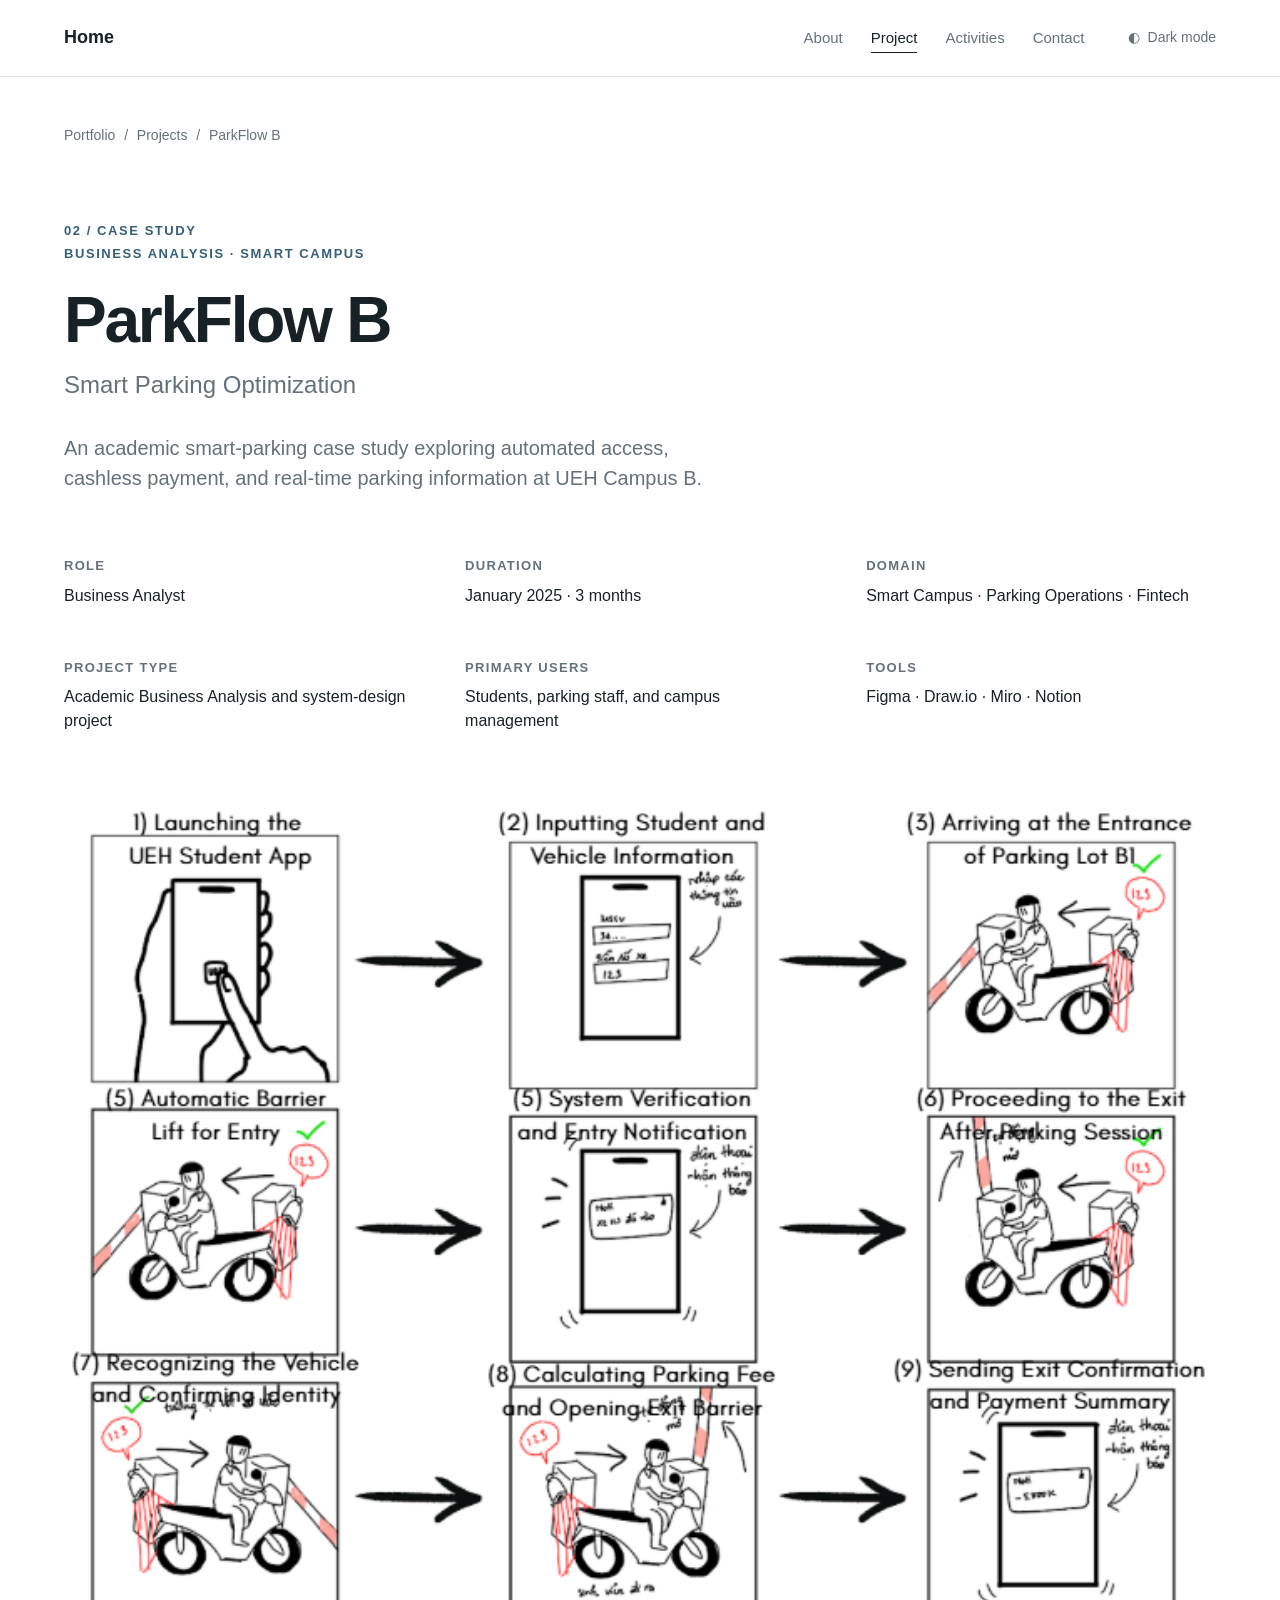
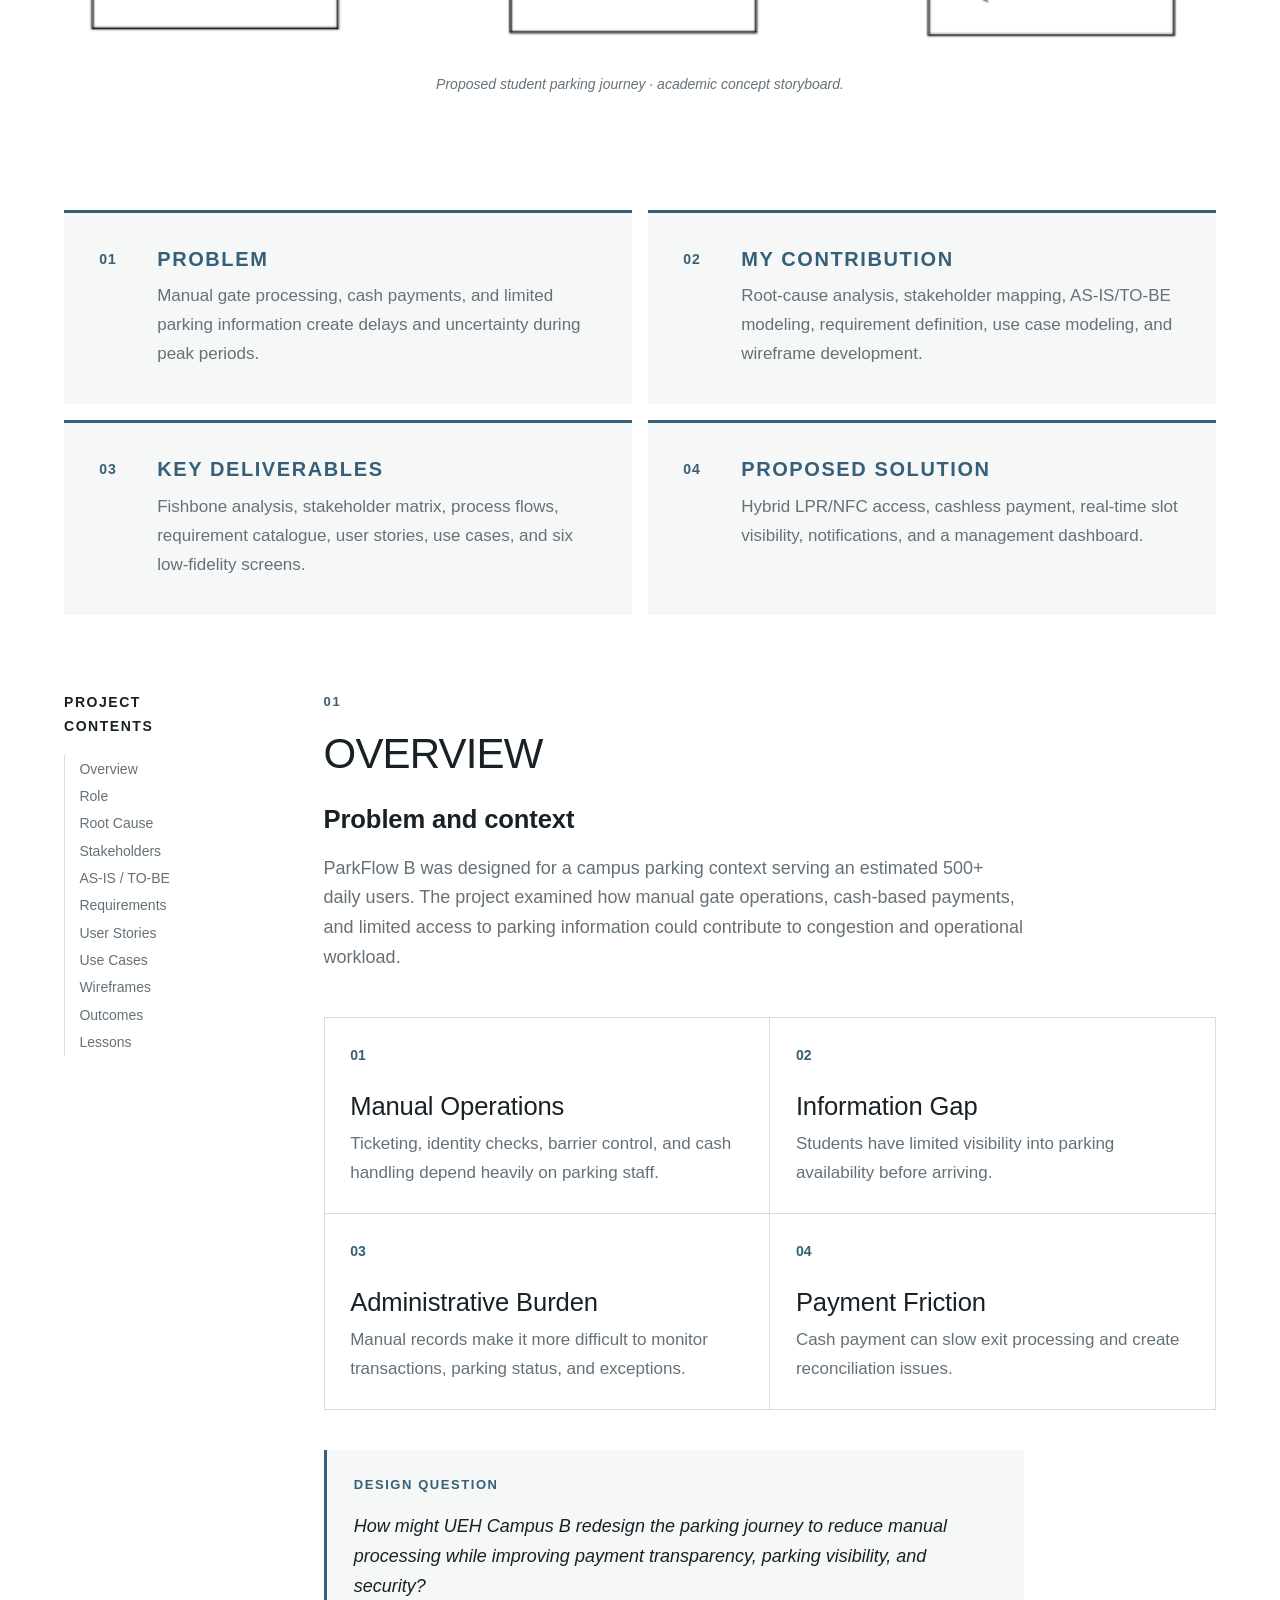
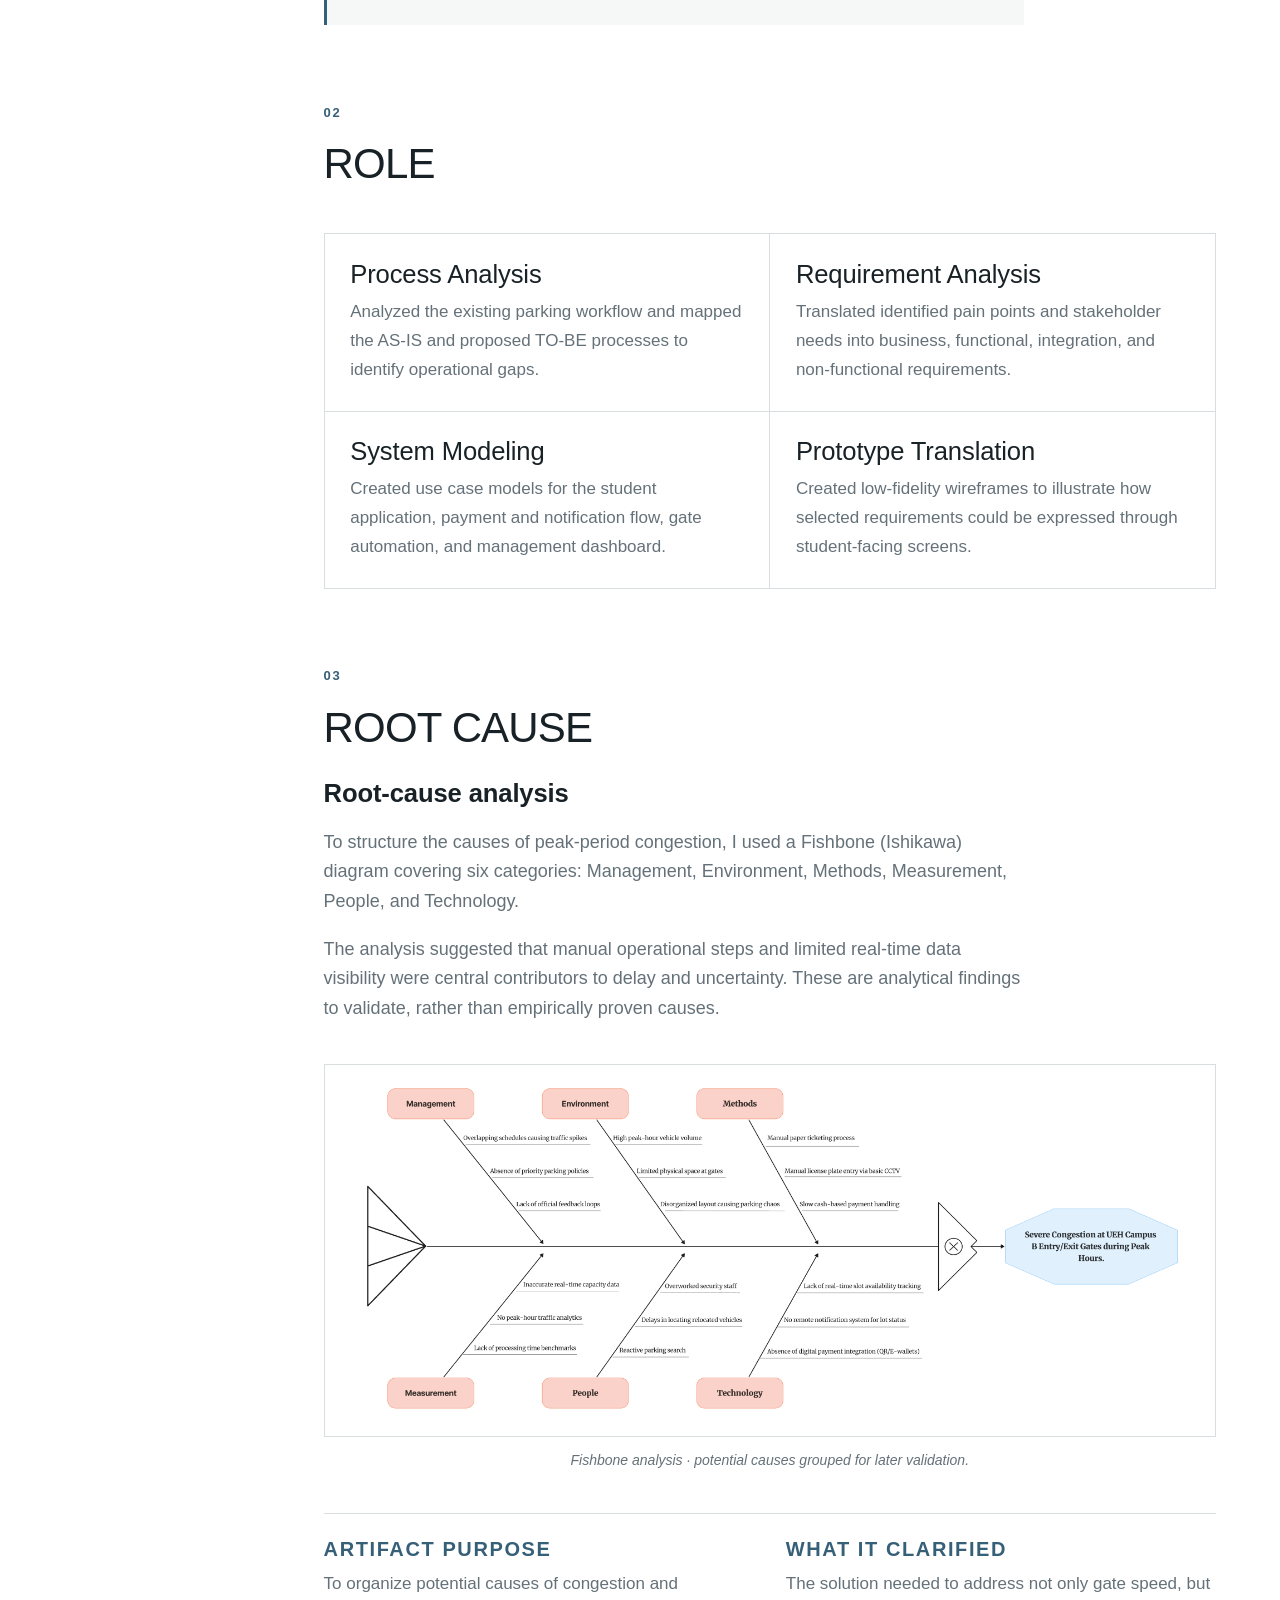
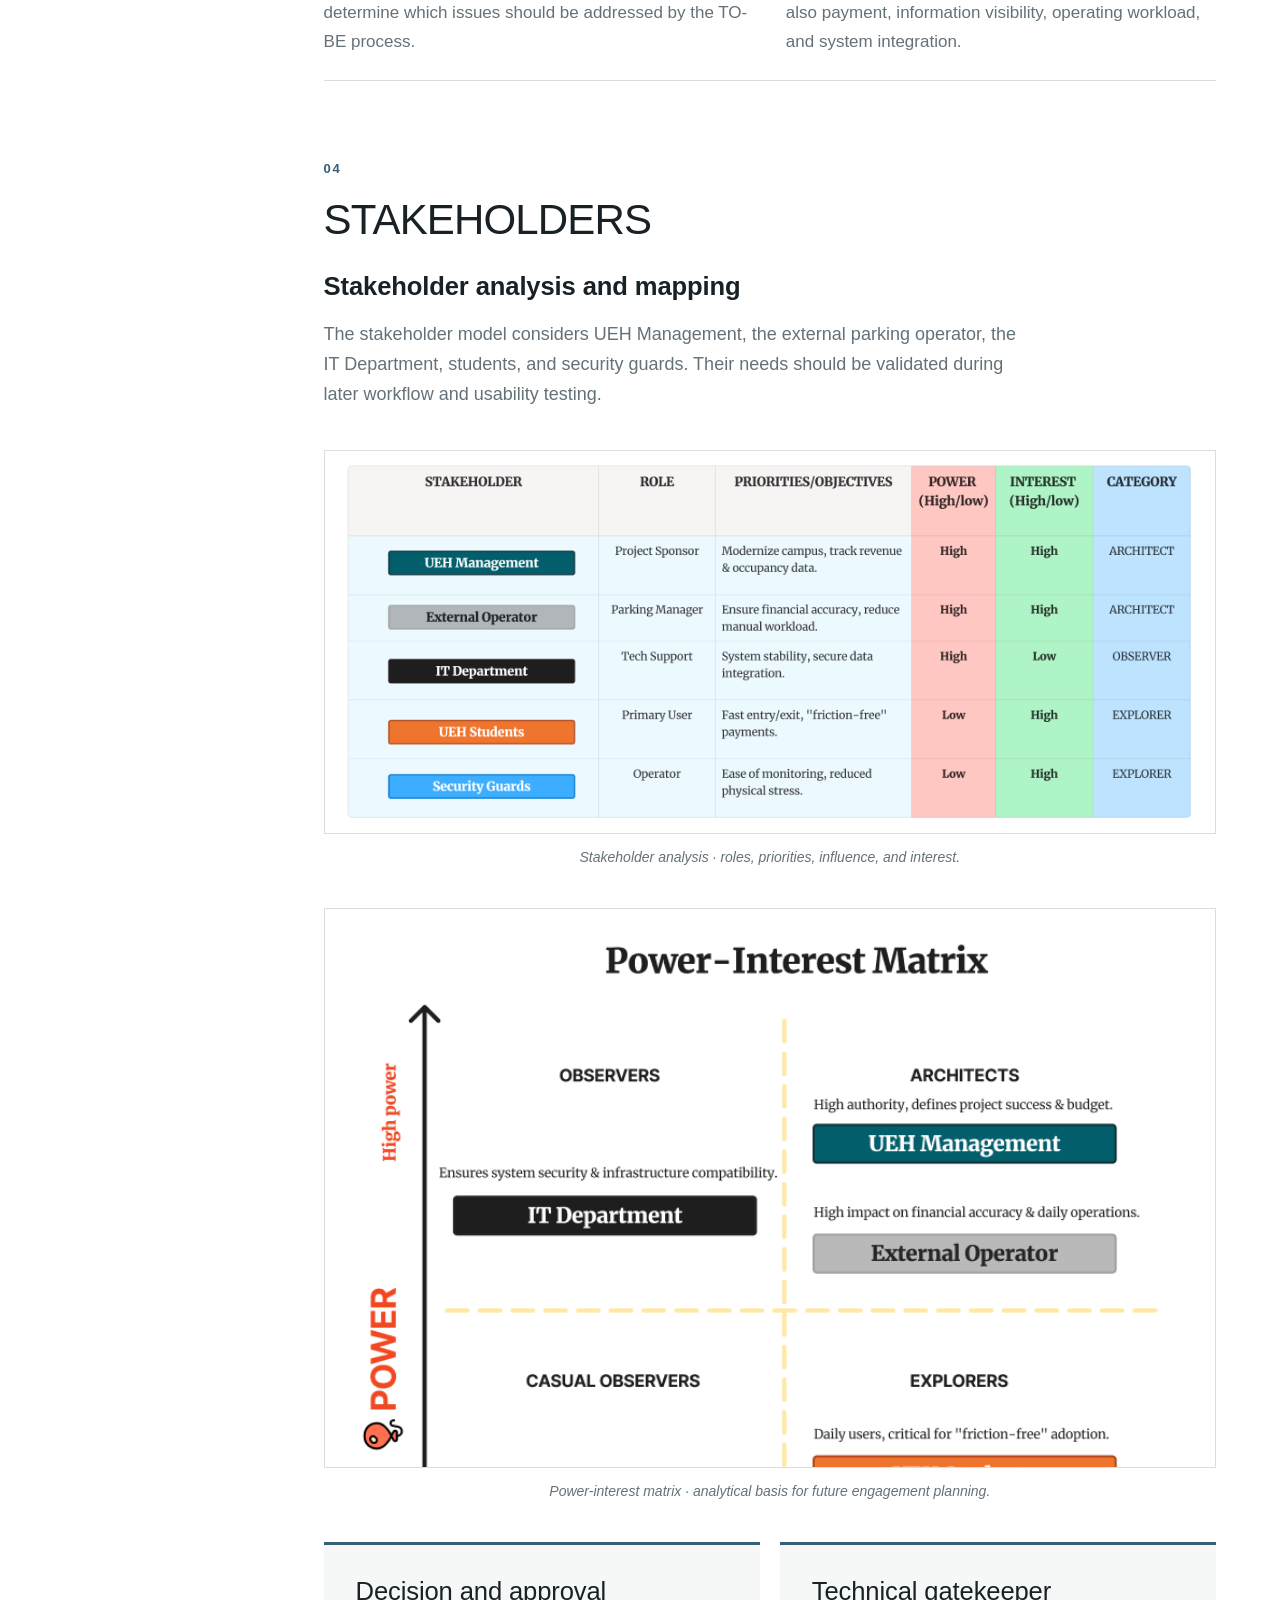
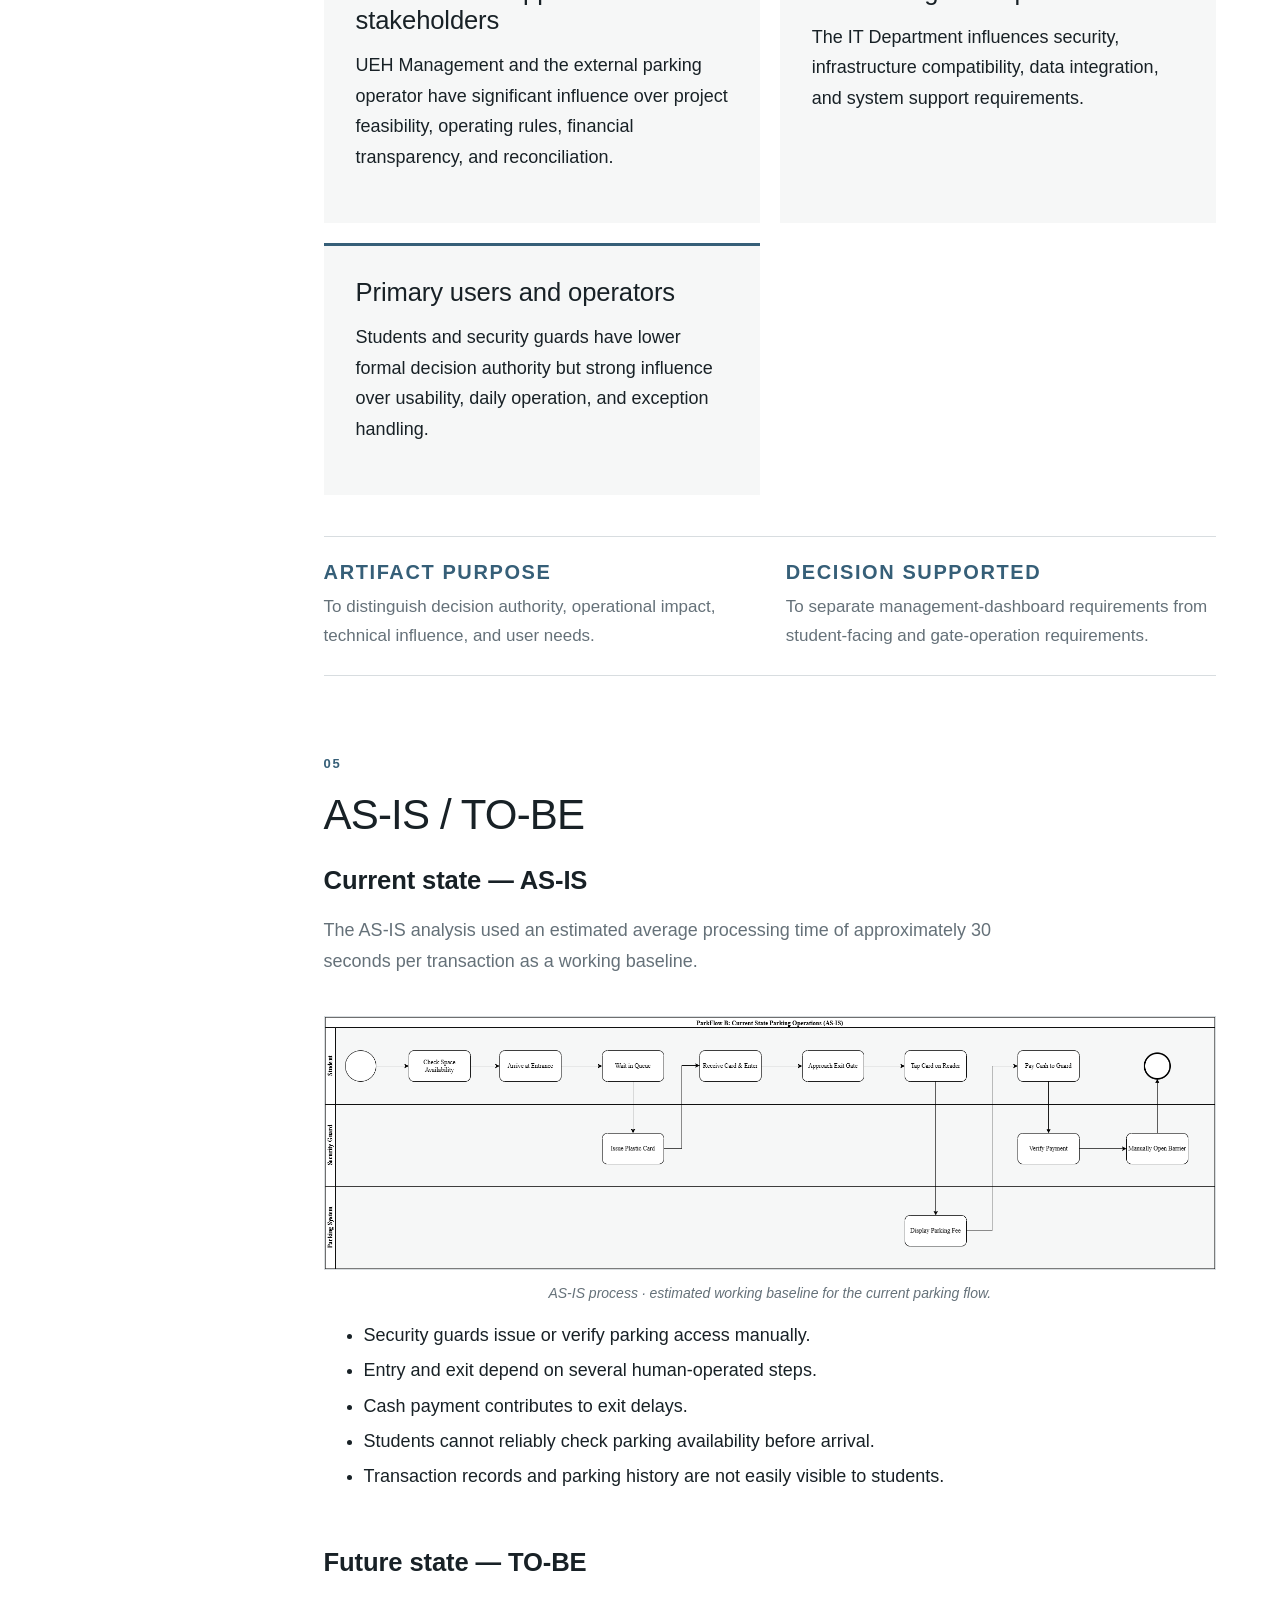
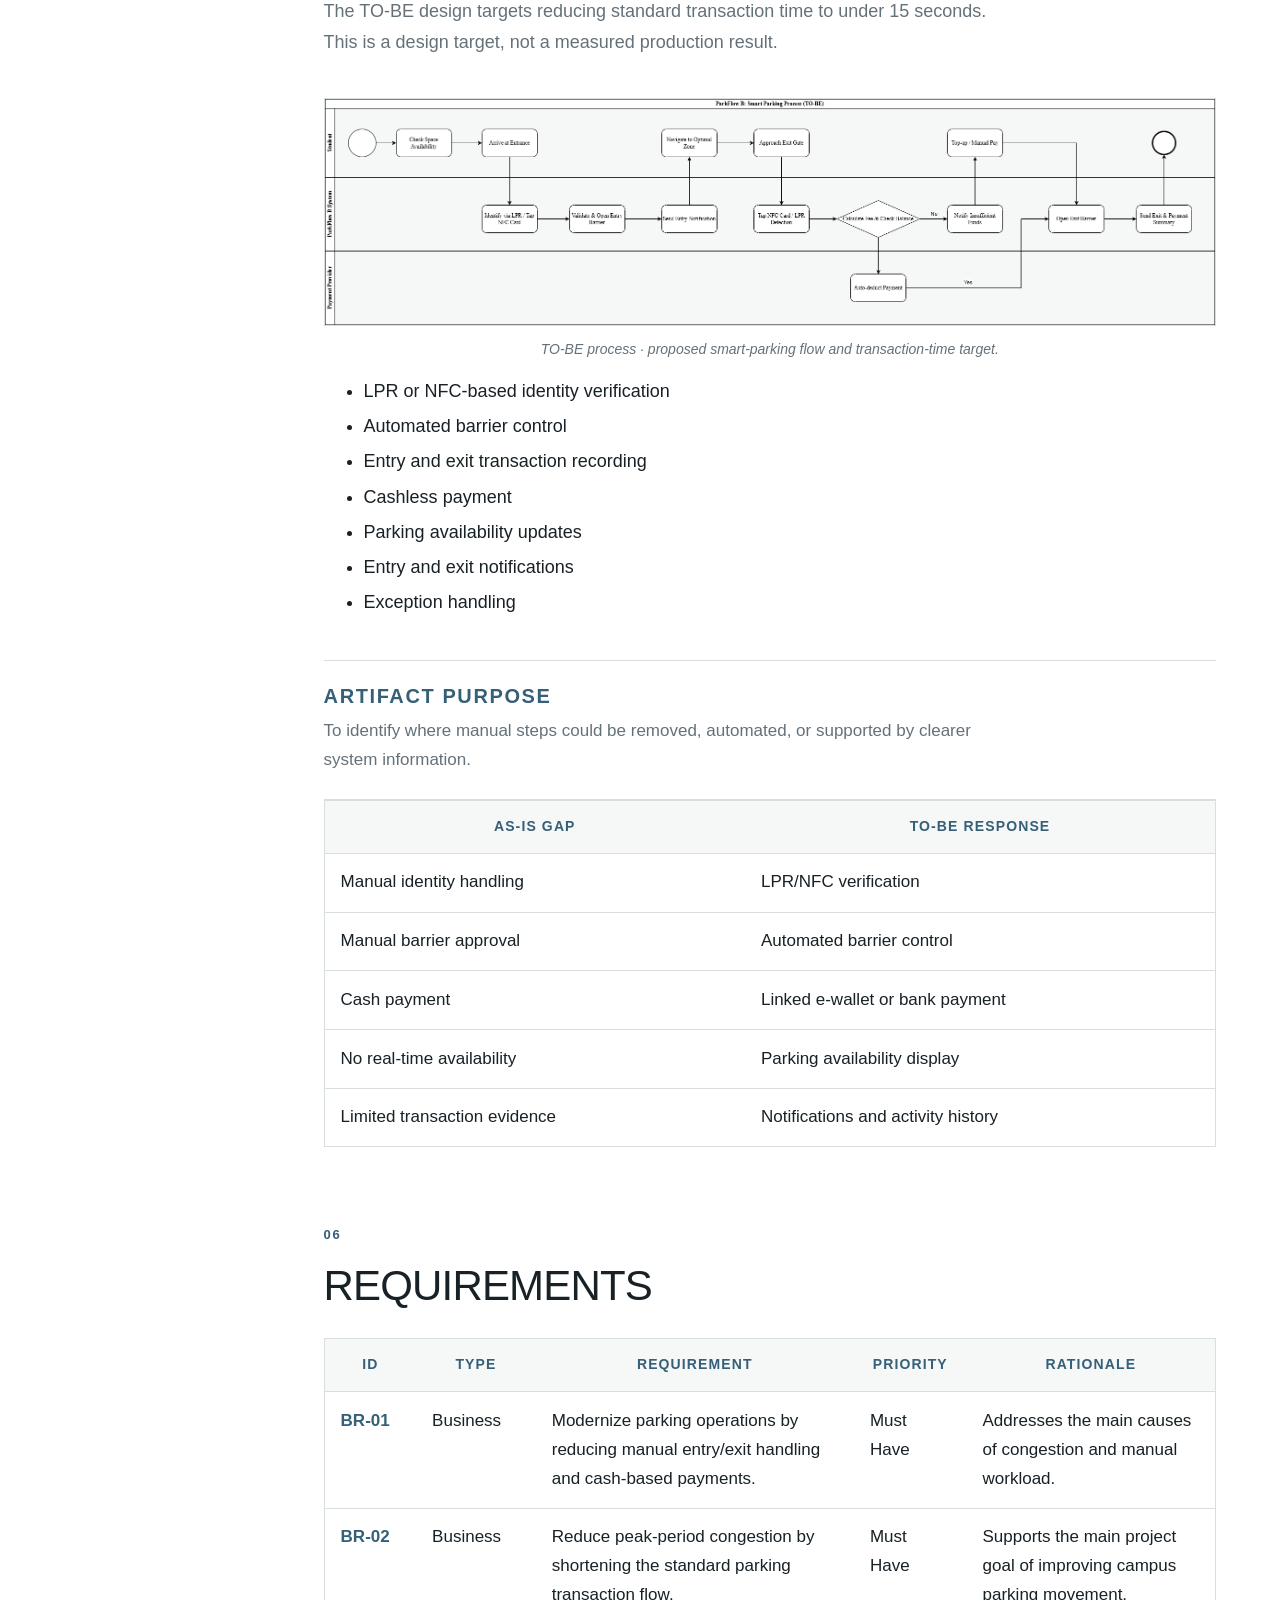
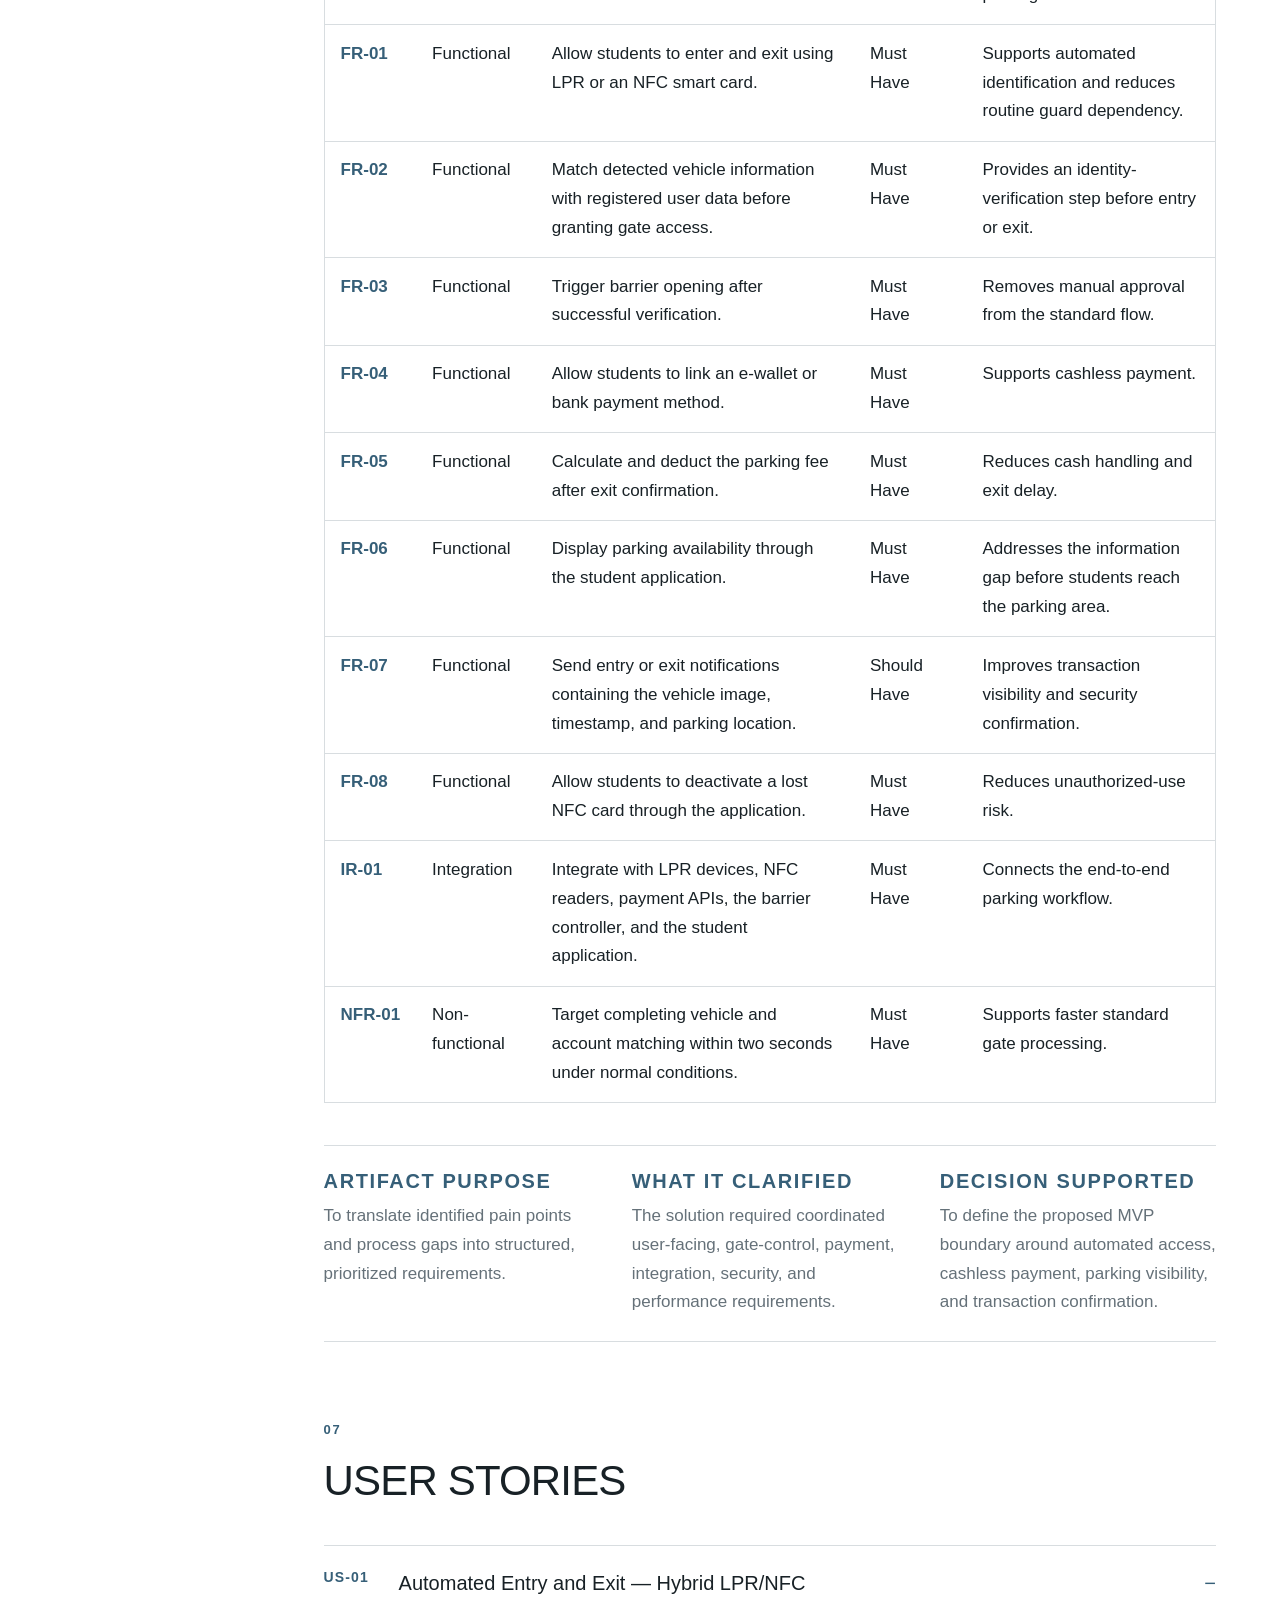
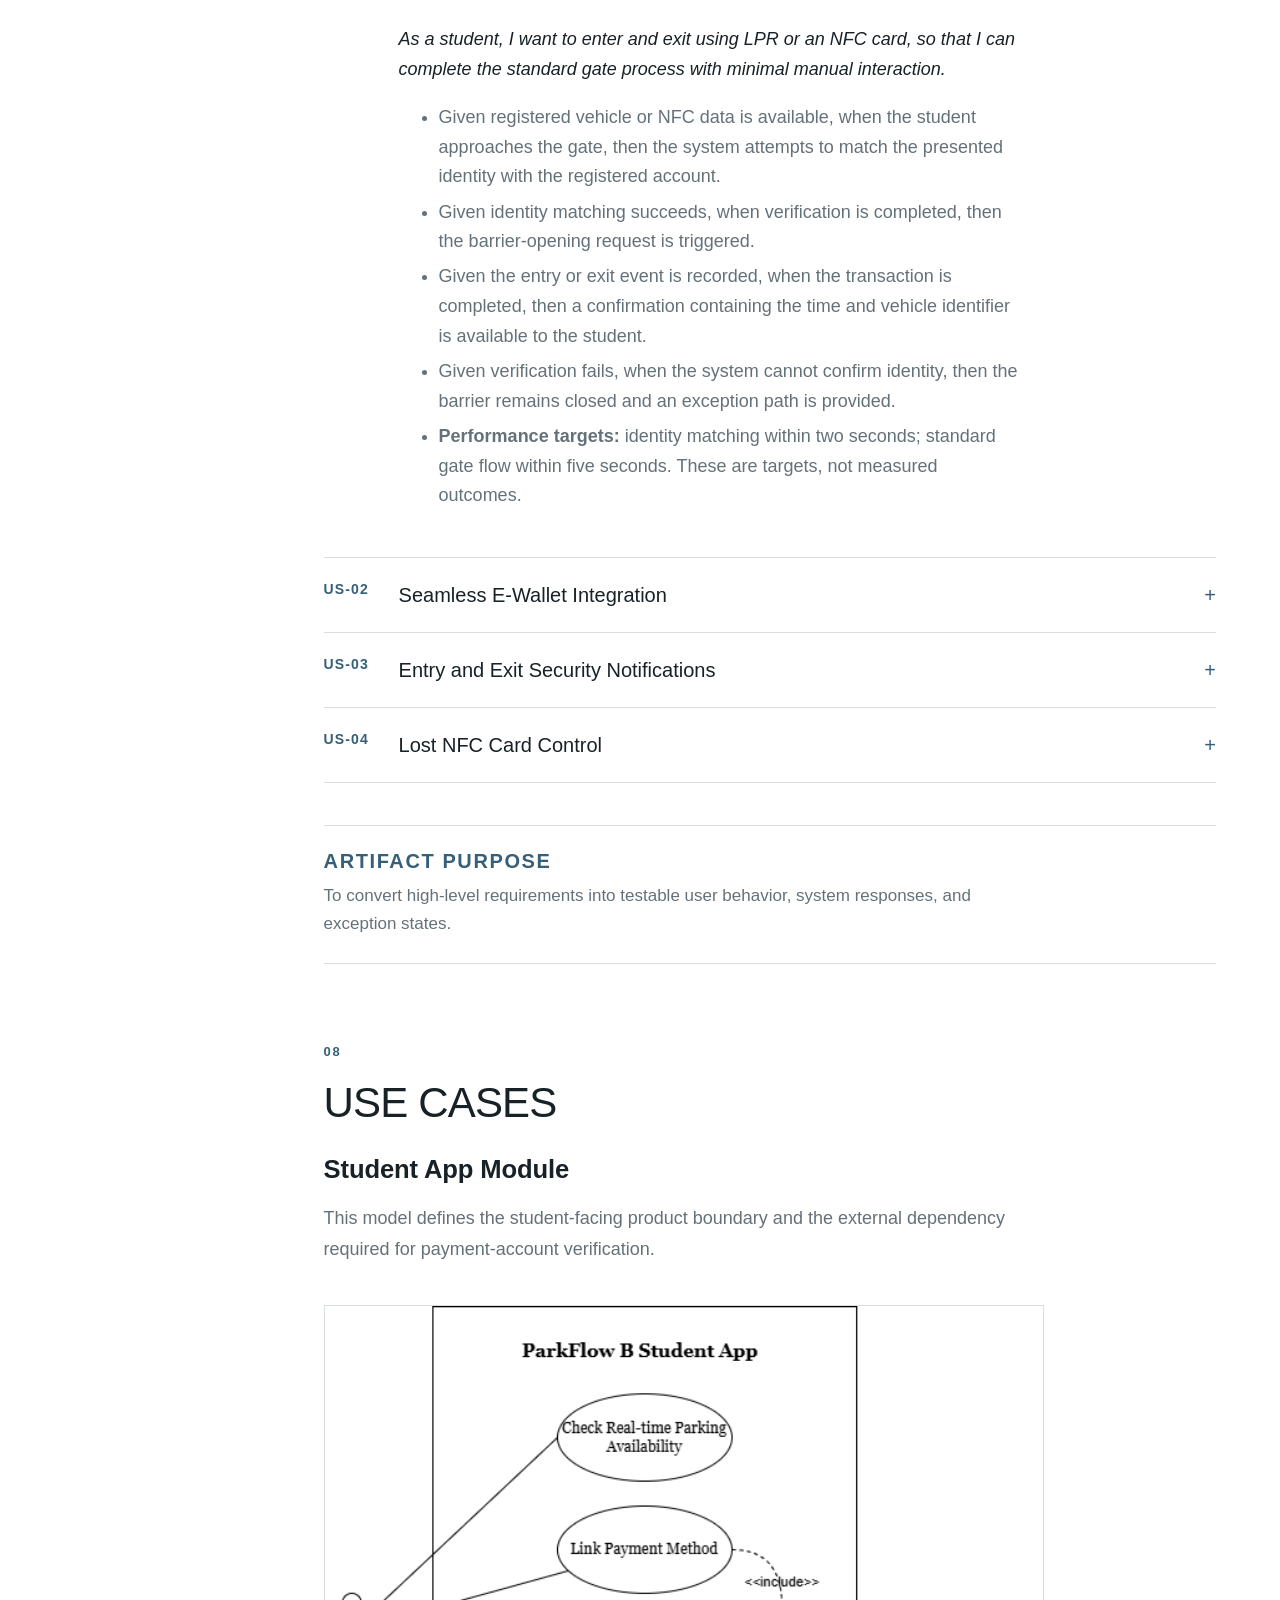
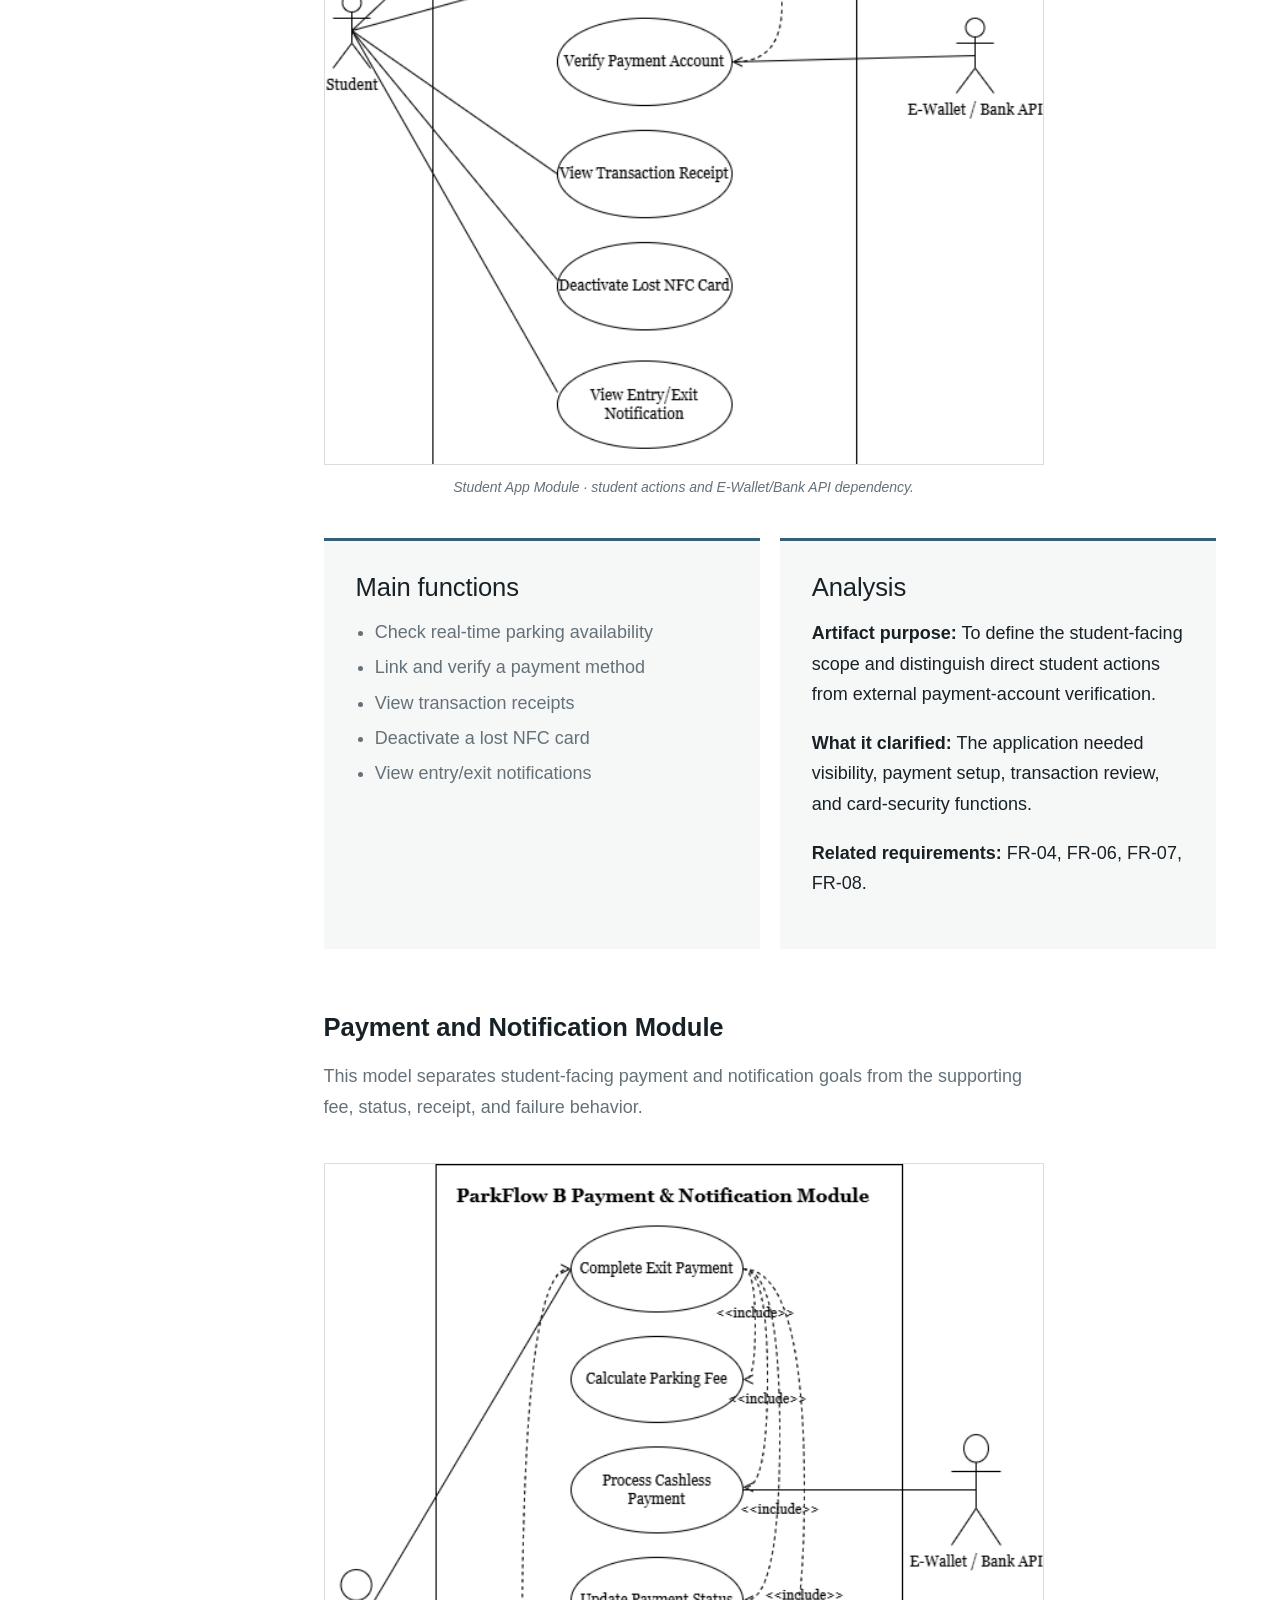
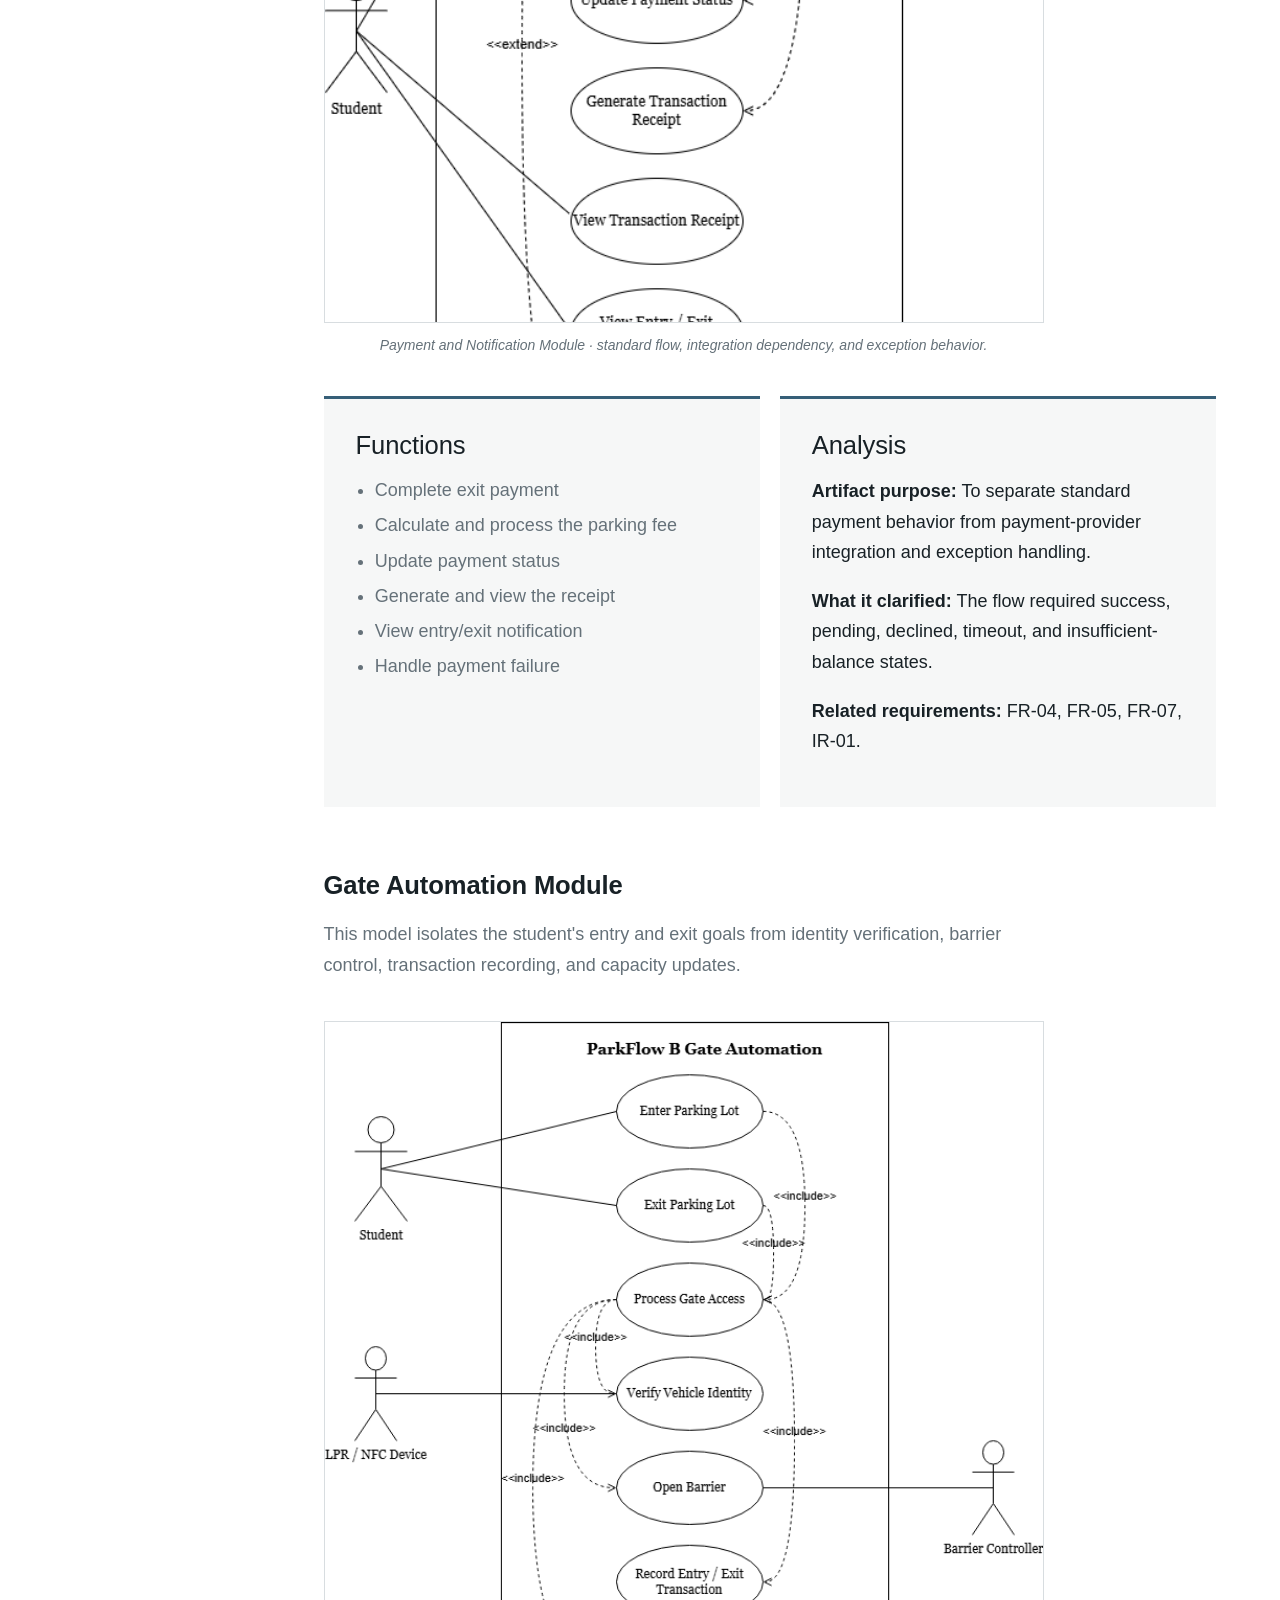
==== commit d45e7d32: "Refine navigation labels and certification weight" ====
--- a/projects/parkflow-b.html
+++ b/projects/parkflow-b.html
@@ -23,14 +23,14 @@
 
   <header class="site-header">
     <div class="site-header-inner">
-      <a class="site-identity" href="../index.html" aria-label="Tran Thi Ngoc Thu, return to portfolio">Tran Thi Ngoc Thu</a>
+      <a class="site-identity" href="../index.html#home" aria-label="Home">Home</a>
       <button class="menu-toggle" type="button" aria-expanded="false" aria-controls="site-navigation">
         <span>Menu</span><span aria-hidden="true">+</span>
       </button>
       <div class="nav-panel" id="site-navigation">
         <nav class="primary-nav" aria-label="Primary navigation">
-          <a href="../index.html#projects" aria-current="page">Work</a>
           <a href="../index.html#about">About</a>
+          <a href="../index.html#projects" aria-current="page">Project</a>
           <a href="../index.html#achievements">Activities</a>
           <a href="../index.html#contact">Contact</a>
         </nav>
--- a/assets/css/style.css
+++ b/assets/css/style.css
@@ -10,8 +10,8 @@
   --heading-accent: #2f6684;
   --accent-soft: #dce7ed;
   --border: #d8dde0;
-  --serif: "Times New Roman", Times, serif;
-  --sans: "Times New Roman", Times, serif;
+  --serif: -apple-system, BlinkMacSystemFont, "Segoe UI", Helvetica, Arial, sans-serif;
+  --sans: -apple-system, BlinkMacSystemFont, "Segoe UI", Helvetica, Arial, sans-serif;
   --max-content: 1120px;
   --page-max: 1200px;
   --page-gutter: clamp(1.5rem, 5vw, 4rem);
@@ -21,7 +21,7 @@
 /* 2. Reset and base styles */
 *, *::before, *::after { box-sizing: border-box; }
 html { scroll-behavior: smooth; scroll-padding-top: calc(var(--header-height) + 1.5rem); }
-body { margin: 0; background: var(--bg); color: var(--text); font-family: var(--sans); font-size: 16px; line-height: 1.7; }
+body { margin: 0; background: var(--bg); color: var(--text); font-family: var(--sans); font-size: 17px; line-height: 1.7; }
 img { display: block; max-width: 100%; }
 a { color: inherit; text-decoration-thickness: 1px; text-underline-offset: .2em; }
 button { color: inherit; font: inherit; }
@@ -29,14 +29,14 @@
 /* 3. Typography */
 h1, h2, h3, p { margin-top: 0; }
 h1, h2, h3 { font-family: var(--serif); font-weight: 400; line-height: 1.12; }
-h1 { max-width: 780px; margin-bottom: 2rem; font-size: 34px; letter-spacing: -.015em; }
-h2 { margin-bottom: 1rem; font-size: 25px; letter-spacing: -.01em; }
-h3 { font-size: 20px; letter-spacing: -.005em; }
-.primary-section-title { grid-column: 1 / -1; max-width: none; margin: 0; color: var(--text); font-family: var(--serif); font-size: 34px; font-weight: 700; letter-spacing: .04em; line-height: 1.15; }
-.secondary-heading { margin: 0 0 1rem; color: var(--heading-accent); font-family: var(--serif); font-size: 25px; font-weight: 700; letter-spacing: .025em; line-height: 1.2; }
-.tertiary-heading { margin: 0; font-family: var(--serif); font-size: 20px; font-weight: 700; letter-spacing: .015em; line-height: 1.25; }
+h1 { max-width: 780px; margin-bottom: 2rem; font-size: 36px; letter-spacing: -.015em; }
+h2 { margin-bottom: 1rem; font-size: 26px; letter-spacing: -.01em; }
+h3 { font-size: 21px; letter-spacing: -.005em; }
+.primary-section-title { grid-column: 1 / -1; max-width: none; margin: 0; color: var(--text); font-family: var(--serif); font-size: 36px; font-weight: 700; letter-spacing: .04em; line-height: 1.15; }
+.secondary-heading { margin: 0 0 1rem; color: var(--heading-accent); font-family: var(--serif); font-size: 26px; font-weight: 700; letter-spacing: .025em; line-height: 1.2; }
+.tertiary-heading { margin: 0; font-family: var(--serif); font-size: 21px; font-weight: 700; letter-spacing: .015em; line-height: 1.25; }
 .primary-heading { margin-bottom: clamp(2.5rem, 4vw, 4rem); }
-.section-subtitle { margin: .7rem 0 0; color: var(--muted); font-size: 16px; }
+.section-subtitle { margin: .7rem 0 0; color: var(--muted); font-size: 17px; }
 .eyebrow { margin-bottom: 1rem; color: var(--accent); font-size: 14px; font-weight: 700; letter-spacing: .12em; text-transform: uppercase; }
 .project-kicker { margin-bottom: 1rem; color: var(--accent); font-size: 14px; font-weight: 700; letter-spacing: .14em; text-transform: uppercase; }
 
@@ -74,7 +74,7 @@
 .hero-label { margin: 0 0 clamp(1.5rem, 3vw, 2.25rem); color: var(--accent); font-size: 14px; font-weight: 700; letter-spacing: .14em; text-transform: uppercase; }
 .hero-title { max-width: 900px; margin: 0; font-size: clamp(3.5rem, 6vw, 4.75rem); font-weight: 400; letter-spacing: -.035em; line-height: 1.02; text-wrap: balance; }
 .hero-description { max-width: 620px; margin: clamp(1.75rem, 3vw, 2.5rem) 0 0; color: var(--muted); font-size: clamp(18px, 1.6vw, 21px); line-height: 1.55; text-wrap: balance; }
-.hero-cta { min-height: 44px; display: inline-flex; margin-top: clamp(1.75rem, 3vw, 2.5rem); align-items: center; gap: .65rem; color: var(--text); font-size: 16px; text-decoration-color: var(--accent); transition: color .18s ease, text-decoration-color .18s ease; }
+.hero-cta { min-height: 44px; display: inline-flex; margin-top: clamp(1.75rem, 3vw, 2.5rem); align-items: center; gap: .65rem; color: var(--text); font-size: 17px; text-decoration-color: var(--accent); transition: color .18s ease, text-decoration-color .18s ease; }
 .hero-cta:hover { color: var(--accent); text-decoration-color: var(--accent); }
 .hero-copy > * { animation: hero-reveal .45s ease both; }
 .hero-copy > :nth-child(2) { animation-delay: .08s; }
@@ -89,15 +89,15 @@
 /* 8. About and Education */
 .about-layout { display: grid; grid-template-columns: minmax(0, 1fr) minmax(0, 1fr); column-gap: clamp(3rem, 6vw, 6rem); row-gap: 2rem; align-items: start; }
 .about-introduction > p:not(.eyebrow), .education { color: var(--muted); }
-.about-introduction > p:not(.eyebrow) { max-width: 640px; font-size: 16px; line-height: 1.78; text-align: justify; text-justify: inter-word; hyphens: auto; }
+.about-introduction > p:not(.eyebrow) { max-width: 640px; font-size: 17px; line-height: 1.78; text-align: justify; text-justify: inter-word; hyphens: auto; }
 .about-introduction h1 { color: var(--text); }
 .education { padding-left: 0; }
 .education-label { display: flex; margin-bottom: 1.4rem; align-items: baseline; justify-content: space-between; gap: 1rem; }
 .education-label .secondary-heading { margin: 0; }
 .education-label time { color: var(--muted); font-size: 14px; letter-spacing: .04em; }
 .education-heading { display: block; }
-.education-institution { max-width: 560px; margin-bottom: .5rem; color: var(--text); font-size: 16px; font-weight: 400; letter-spacing: 0; line-height: 1.6; }
-.degree { font-size: 16px; }
+.education-institution { max-width: 560px; margin-bottom: .5rem; color: var(--text); font-size: 17px; font-weight: 400; letter-spacing: 0; line-height: 1.6; }
+.degree { font-size: 17px; }
 .tools-panel { margin-top: 2rem; padding-top: 1.5rem; border-top: 1px solid var(--border); }
 .tool-groups { display: grid; grid-template-columns: 1fr; gap: 0; border-top: 1px solid var(--border); }
 .tool-group { overflow: hidden; background: transparent; border-bottom: 1px solid var(--border); border-radius: 0; transition: background-color .2s ease; }
@@ -109,7 +109,7 @@
 .tool-group[open] .tool-toggle { transform: rotate(45deg); }
 .tool-content { display: grid; grid-template-rows: 0fr; opacity: 0; transition: grid-template-rows .3s ease, opacity .25s ease; }
 .tool-group[open] .tool-content { grid-template-rows: 1fr; opacity: 1; }
-.tool-content ul { min-height: 0; display: grid; margin: 0; padding: 0 1rem 1rem 2rem; overflow: hidden; color: var(--muted); font-size: 16px; line-height: 1.65; grid-template-columns: repeat(2, minmax(0, 1fr)); gap: .2rem 1.5rem; list-style: disc; text-align: left; }
+.tool-content ul { min-height: 0; display: grid; margin: 0; padding: 0 1rem 1rem 2rem; overflow: hidden; color: var(--muted); font-size: 17px; line-height: 1.65; grid-template-columns: repeat(2, minmax(0, 1fr)); gap: .2rem 1.5rem; list-style: disc; text-align: left; }
 .tool-content li::marker { color: var(--accent); }
 
 /* 9. Projects */
@@ -125,13 +125,13 @@
 .timeline-project.is-visible summary::before { animation: timeline-dot 1s ease-out .2s both; }
 .timeline-project time { padding-left: 3rem; color: var(--accent); font-size: 14px; font-weight: 700; letter-spacing: .08em; text-transform: uppercase; }
 .project-summary { display: grid; gap: .4rem; }
-.project-title { margin: 0; color: var(--heading-accent); font-size: 25px; transition: color .2s ease; }
+.project-title { margin: 0; color: var(--heading-accent); font-size: 26px; transition: color .2s ease; }
 .timeline-project summary:hover .project-title { color: var(--accent); }
 .project-role { color: var(--muted); font-size: 14px; letter-spacing: .015em; }
 .project-toggle { min-width: 78px; color: var(--accent); font-size: 0; font-weight: 700; letter-spacing: .08em; text-align: right; text-transform: uppercase; }
 .project-toggle::before { font-size: 14px; content: "Details +"; }
 .timeline-project[open] .project-toggle::before { content: "Close −"; }
-.project-details { max-width: 860px; margin: 0; padding: 0 0 2rem 9.75rem; color: var(--muted); font-size: 16px; line-height: 1.75; }
+.project-details { max-width: 860px; margin: 0; padding: 0 0 2rem 9.75rem; color: var(--muted); font-size: 17px; line-height: 1.75; }
 .project-details > p:not(.project-detail-label) { text-align: justify; text-justify: inter-word; hyphens: auto; }
 .project-detail-label { margin: 0 0 .55rem; color: var(--accent); font-size: 14px; font-weight: 700; letter-spacing: .12em; text-transform: uppercase; }
 .project-detail-label:not(:first-child) { margin-top: 1.6rem; }
@@ -142,7 +142,7 @@
 .tags li { padding: 0; background: transparent; color: var(--muted); font-size: 14px; }
 .tags li:not(:last-child)::after { margin-left: .65rem; color: var(--border); content: "·"; }
 .external-link { display: inline-block; font-size: 14px; font-weight: 700; letter-spacing: .08em; text-transform: uppercase; }
-.project-link-heading { margin: 1.25rem 0 0; font-size: 20px; }
+.project-link-heading { margin: 1.25rem 0 0; font-size: 21px; }
 .project-case-link { display: inline-flex; padding: .2rem 0; align-items: center; gap: .5rem; color: var(--accent); border-bottom: 1px solid var(--accent); font-size: inherit; font-weight: 700; letter-spacing: .015em; text-decoration: none; transition: color .2s ease, border-color .2s ease; }
 .project-details .external-link { display: inline-flex; min-height: 40px; padding: .35rem 0; align-items: center; gap: .65rem; color: var(--accent); border-bottom: 1px solid var(--accent); font-size: 14px; font-weight: 700; letter-spacing: .08em; text-decoration: none; text-transform: uppercase; transition: color .2s ease, border-color .2s ease; }
 .project-case-link:hover, .project-details .external-link:hover { color: var(--text); border-color: var(--text); }
@@ -164,7 +164,7 @@
 .certifications ul { display: grid; margin: 0; padding: 0; grid-template-columns: repeat(2, minmax(0, 1fr)); gap: 1.5rem clamp(3rem, 7vw, 6rem); list-style: none; counter-reset: certification; }
 .certifications li { display: grid; min-width: 0; padding: .6rem 0; align-content: start; grid-template-columns: 2rem minmax(0, 1fr); gap: .2rem 1rem; counter-increment: certification; }
 .certifications li::before { grid-row: 1 / 3; color: var(--accent); content: counter(certification, decimal-leading-zero); font-size: 14px; font-weight: 700; letter-spacing: .1em; }
-.certifications h3 { margin: 0; font-size: 20px; font-weight: 700; line-height: 1.4; }
+.certifications h3 { margin: 0; font-size: 21px; font-weight: 400; line-height: 1.4; }
 .certifications li p { grid-column: 2; margin: 0; color: var(--muted); font-size: 14px; }
 
 /* 11. Contact */
@@ -172,9 +172,9 @@
 .contact-grid { display: grid; grid-template-columns: 1fr; gap: 2rem; align-items: start; }
 .contact-details { width: min(100%, 1000px); display: grid; margin: 0; grid-template-columns: .8fr 1.15fr 1.45fr; gap: clamp(2rem, 6vw, 5rem); font-style: normal; }
 .contact-group { display: grid; min-width: 0; padding-left: 1rem; align-content: start; gap: .45rem; border-left: 2px solid var(--accent-soft); }
-.contact-group h3 { margin: 0 0 .25rem; color: var(--heading-accent); font-size: 20px; font-weight: 700; letter-spacing: .025em; }
+.contact-group h3 { margin: 0 0 .25rem; color: var(--heading-accent); font-size: 21px; font-weight: 700; letter-spacing: .025em; }
 .contact-group p { min-width: 0; margin: 0; }
-.contact-details a { min-width: 0; font-size: 16px; font-weight: 400; overflow-wrap: anywhere; text-decoration-color: var(--border); transition: color .2s ease, text-decoration-color .2s ease; }
+.contact-details a { min-width: 0; font-size: 17px; font-weight: 400; overflow-wrap: anywhere; text-decoration-color: var(--border); transition: color .2s ease, text-decoration-color .2s ease; }
 .contact-details a:hover { color: var(--accent); text-decoration-color: var(--accent); }
 
 /* 12. Footer */
@@ -218,7 +218,7 @@
 }
 
 @media (max-width: 680px) {
-  body { font-size: 16px; }
+  body { font-size: 17px; }
   .section { padding-block: clamp(4rem, 15vw, 6rem); }
   .section-heading, .contact-grid { grid-template-columns: 1fr; }
   .section-heading { margin-bottom: 3rem; }
--- a/assets/css/virtuhire.css
+++ b/assets/css/virtuhire.css
@@ -73,7 +73,7 @@
 .glance-grid article:hover { background: var(--accent-soft); transform: translateY(-3px); }
 .glance-number { color: var(--accent); font-size: 14px; font-weight: 700; letter-spacing: .08em; }
 .glance-grid h3 { margin-bottom: .75rem; color: var(--accent); font-size: 20px; font-weight: 700; letter-spacing: .08em; text-transform: uppercase; }
-.glance-grid p { margin: 0; color: var(--muted); font-size: 16px; line-height: 1.7; }
+.glance-grid p { margin: 0; color: var(--muted); font-size: 17px; line-height: 1.7; }
 
 /* 9. Case-study body and table of contents */
 .case-body { display: grid; grid-template-columns: 170px minmax(0, 1fr); gap: clamp(3rem, 7vw, 7rem); align-items: start; }
@@ -91,7 +91,7 @@
 .challenge-grid article, .role-grid article { padding: 1.6rem; background: var(--bg); }
 .challenge-grid span { display: block; margin-bottom: 1.5rem; color: var(--accent); font-size: 14px; font-weight: 700; }
 .challenge-grid h3, .role-grid h3 { margin-bottom: .6rem; }
-.challenge-grid p, .role-grid p { margin: 0; color: var(--muted); font-size: 16px; }
+.challenge-grid p, .role-grid p { margin: 0; color: var(--muted); font-size: 17px; }
 .design-question { max-width: var(--case-reading); margin: 2.5rem 0 0; padding: 1.5rem 1.7rem; background: var(--surface); border-left: 3px solid var(--accent); }
 .design-question span { display: block; margin-bottom: 1rem; color: var(--accent); font-size: 13px; font-weight: 600; letter-spacing: .12em; text-transform: uppercase; }
 .design-question p { margin: 0; color: var(--text); font-size: 18px; font-style: italic; line-height: 1.65; }
@@ -113,7 +113,7 @@
 .image-button > span { position: absolute; right: 1rem; bottom: 1rem; padding: .55rem .75rem; background: var(--text); color: var(--bg); font-size: 14px; font-weight: 700; letter-spacing: .08em; opacity: 0; text-transform: uppercase; transform: translateY(.35rem); transition: opacity .25s ease, transform .25s ease; }
 .image-button:hover img, .image-button:focus-visible img { opacity: .9; transform: scale(1.008); }
 .image-button:hover > span, .image-button:focus-visible > span { opacity: 1; transform: translateY(0); }
-.artifact-figure figcaption, .prototype-grid figcaption { margin-top: .8rem; color: var(--muted); font-size: 13px; font-style: italic; line-height: 1.5; text-align: center; }
+.artifact-figure figcaption, .prototype-grid figcaption { margin-top: .8rem; color: var(--muted); font-size: 14px; font-style: italic; line-height: 1.5; text-align: center; }
 .compact-artifact .image-button { max-height: 560px; }
 .compact-artifact img { object-fit: contain; }
 .portrait-artifact { max-width: 720px; }
@@ -126,7 +126,7 @@
 .artifact-insight.artifact-purpose { grid-template-columns: 1fr; }
 .artifact-insight.artifact-purpose > div { max-width: var(--case-reading); }
 .artifact-insight h3 { margin-bottom: .6rem; color: var(--accent); font-size: 20px; font-weight: 700; letter-spacing: .08em; text-transform: uppercase; }
-.artifact-insight p, .artifact-insight ul { margin: 0; color: var(--muted); font-size: 16px; }
+.artifact-insight p, .artifact-insight ul { margin: 0; color: var(--muted); font-size: 17px; }
 
 /* 14. Scope and tables */
 .scope-grid, .function-groups, .outcome-grid, .lessons-grid { display: grid; margin-block: 2.5rem; grid-template-columns: repeat(2, minmax(0, 1fr)); gap: 1.25rem; }
@@ -135,7 +135,7 @@
 .scope-grid ul, .function-groups ul, .outcome-grid ul, .lessons-grid ul, .lessons-grid ol { margin: 0; padding-left: 1.2rem; color: var(--muted); }
 .table-scroll { max-width: 100%; overflow-x: auto; border: var(--case-rule); }
 .table-scroll:focus-visible { outline-offset: 2px; }
-table { width: 100%; min-width: 760px; border-collapse: collapse; font-size: 16px; }
+table { width: 100%; min-width: 760px; border-collapse: collapse; font-size: 17px; }
 th, td { padding: .9rem 1rem; border-bottom: var(--case-rule); text-align: left; vertical-align: top; }
 thead th { background: var(--surface); color: var(--accent); font-size: 14px; letter-spacing: .08em; text-align: center; text-transform: uppercase; }
 tbody th { font-weight: 700; }
@@ -165,8 +165,8 @@
 .prototype-grid { display: grid; margin-top: 2.5rem; grid-template-columns: repeat(2, minmax(0, 1fr)); gap: clamp(1.5rem, 4vw, 3rem); }
 .prototype-grid figure { margin: 0; }
 .prototype-grid figcaption { display: grid; gap: .25rem; }
-.prototype-grid figcaption strong { color: var(--text); font-family: var(--case-font); font-size: 13px; font-style: italic; font-weight: 400; }
-.prototype-grid figcaption span { font-size: 13px; }
+.prototype-grid figcaption strong { color: var(--text); font-family: var(--case-font); font-size: 14px; font-style: italic; font-weight: 400; }
+.prototype-grid figcaption span { font-size: 14px; }
 
 /* 18. Project navigation */
 .project-navigation { display: flex; padding-bottom: 2.5rem; }
--- a/assets/css/parkflow-b.css
+++ b/assets/css/parkflow-b.css
@@ -16,7 +16,7 @@
 .parkflow-page .hero-visual figcaption {
   margin-top: .8rem;
   color: var(--muted);
-  font-size: 13px;
+  font-size: 14px;
   font-style: italic;
   line-height: 1.5;
   text-align: center;
@@ -40,13 +40,13 @@
 }
 
 .parkflow-page .prototype-grid figcaption li {
-  font-size: 13px;
+  font-size: 14px;
   line-height: 1.45;
 }
 
 .parkflow-page .prototype-grid figcaption em {
   color: var(--muted);
-  font-size: 13px;
+  font-size: 14px;
 }
 
 @media (max-width: 680px) {
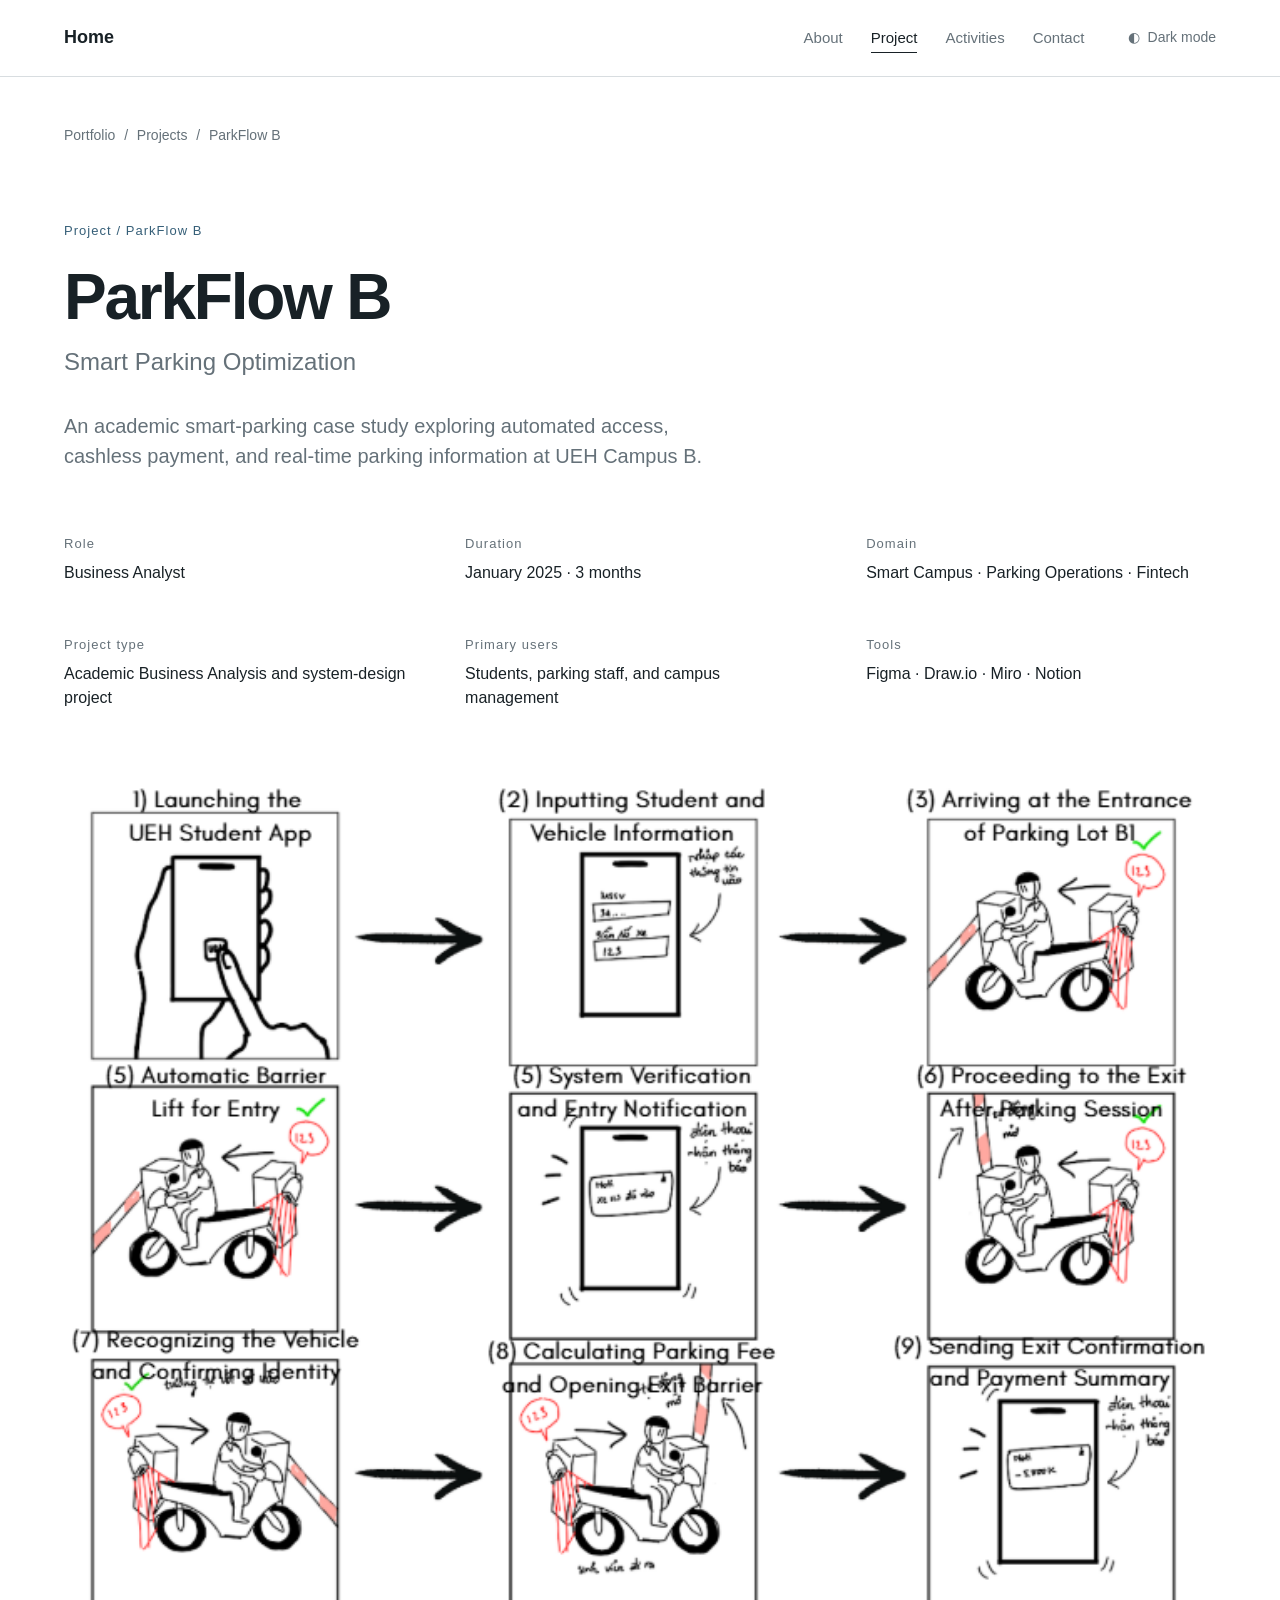
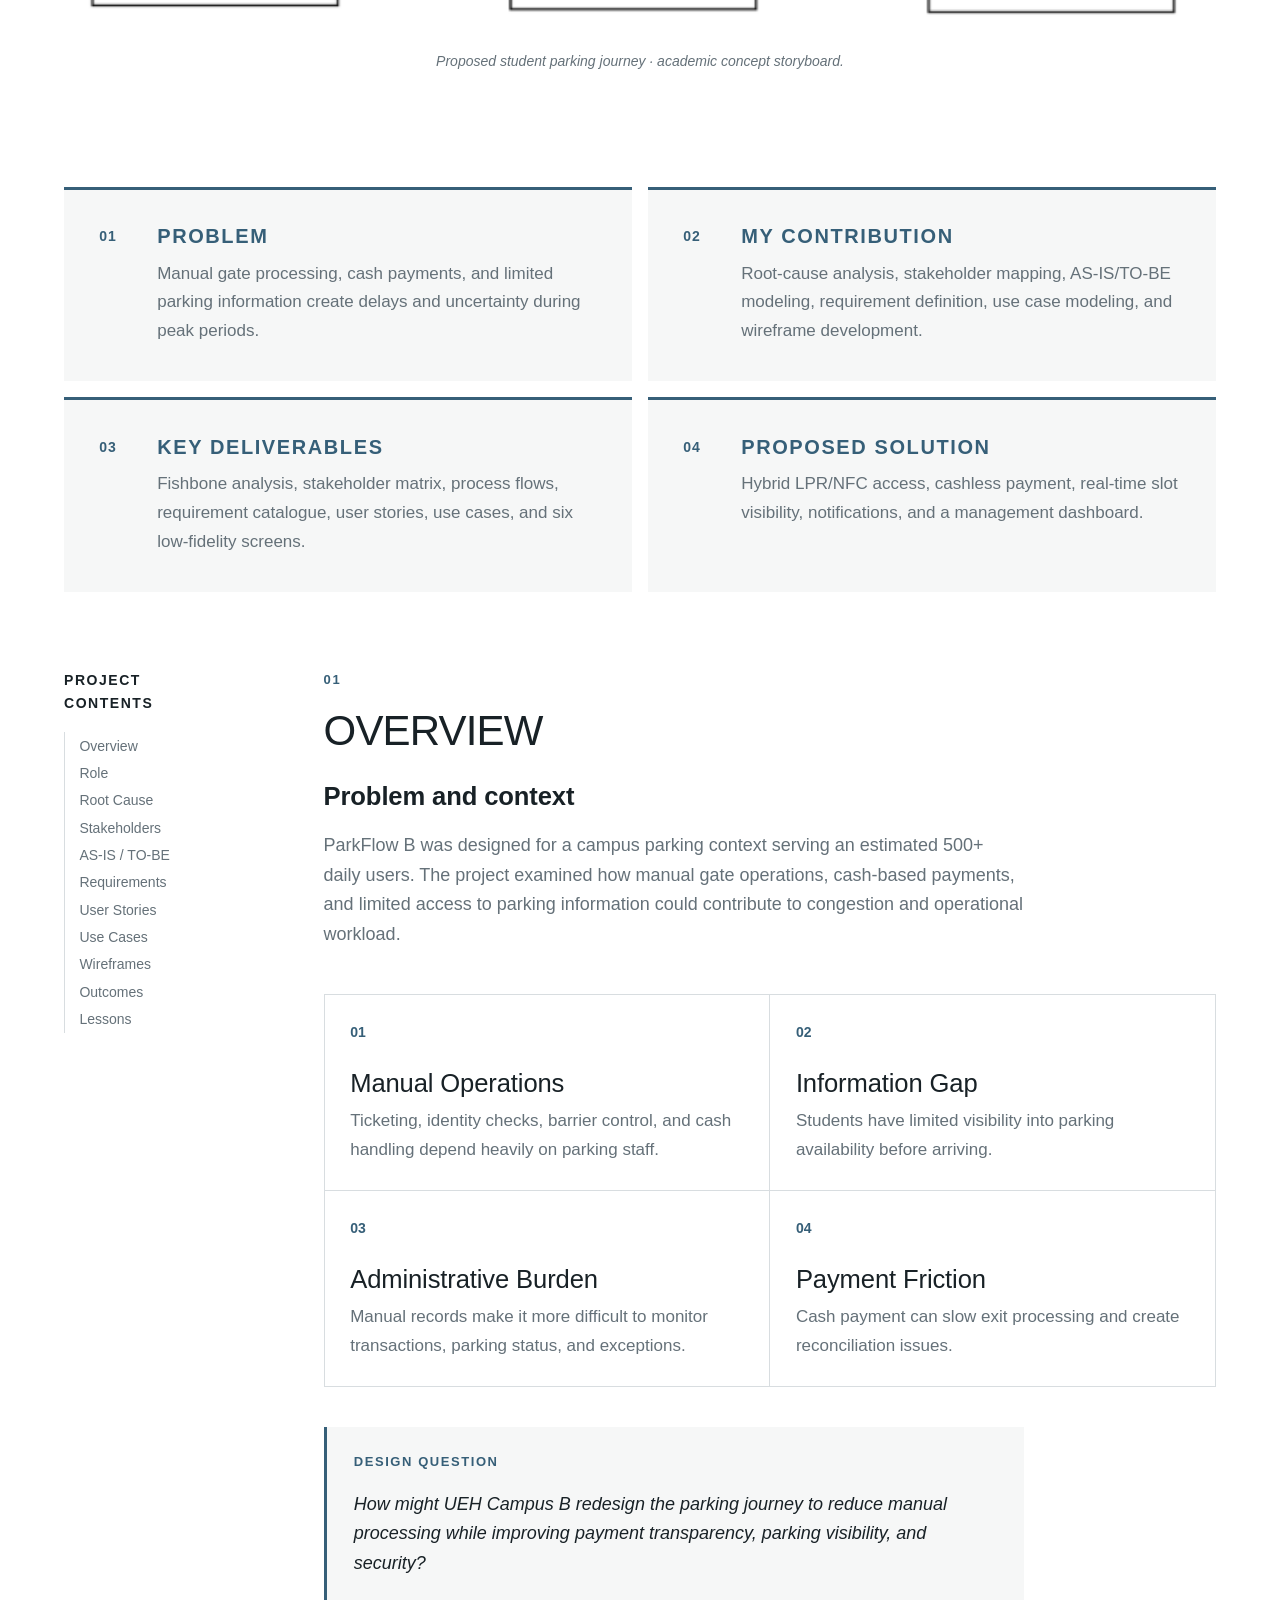
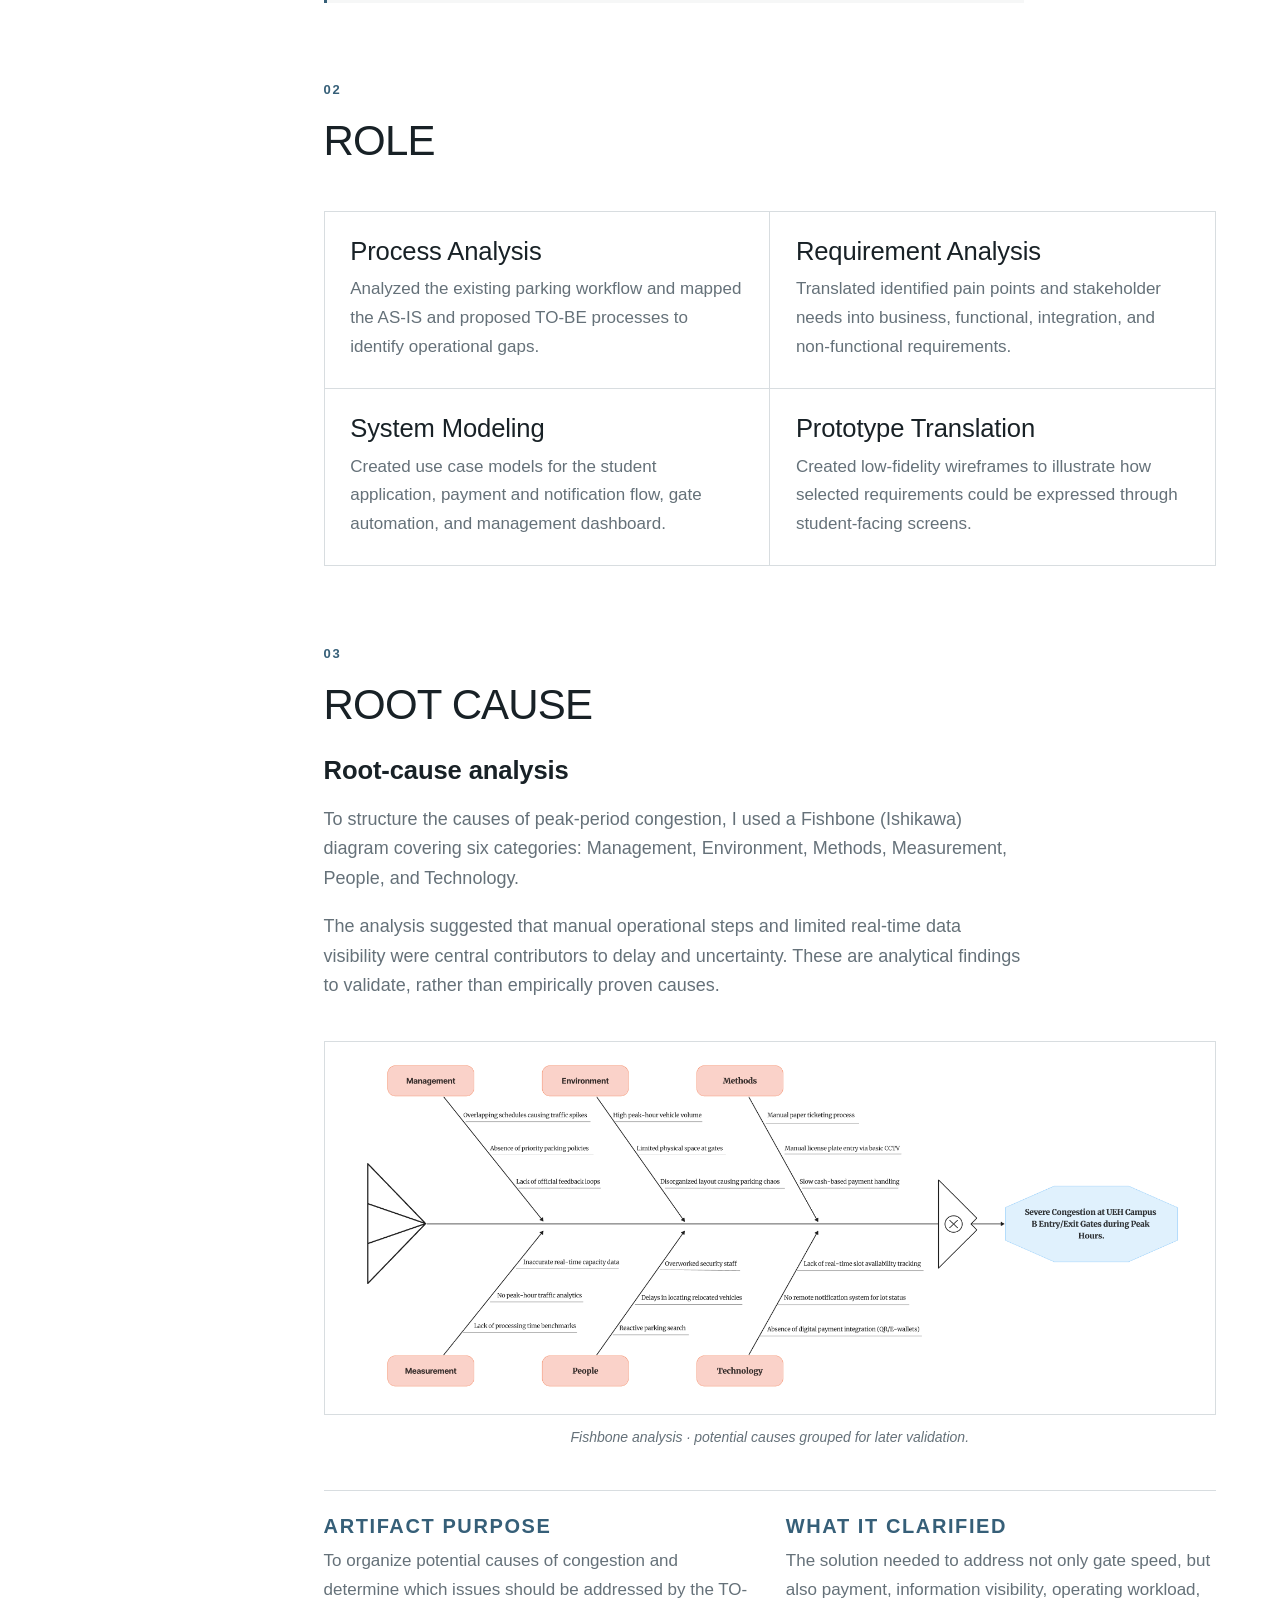
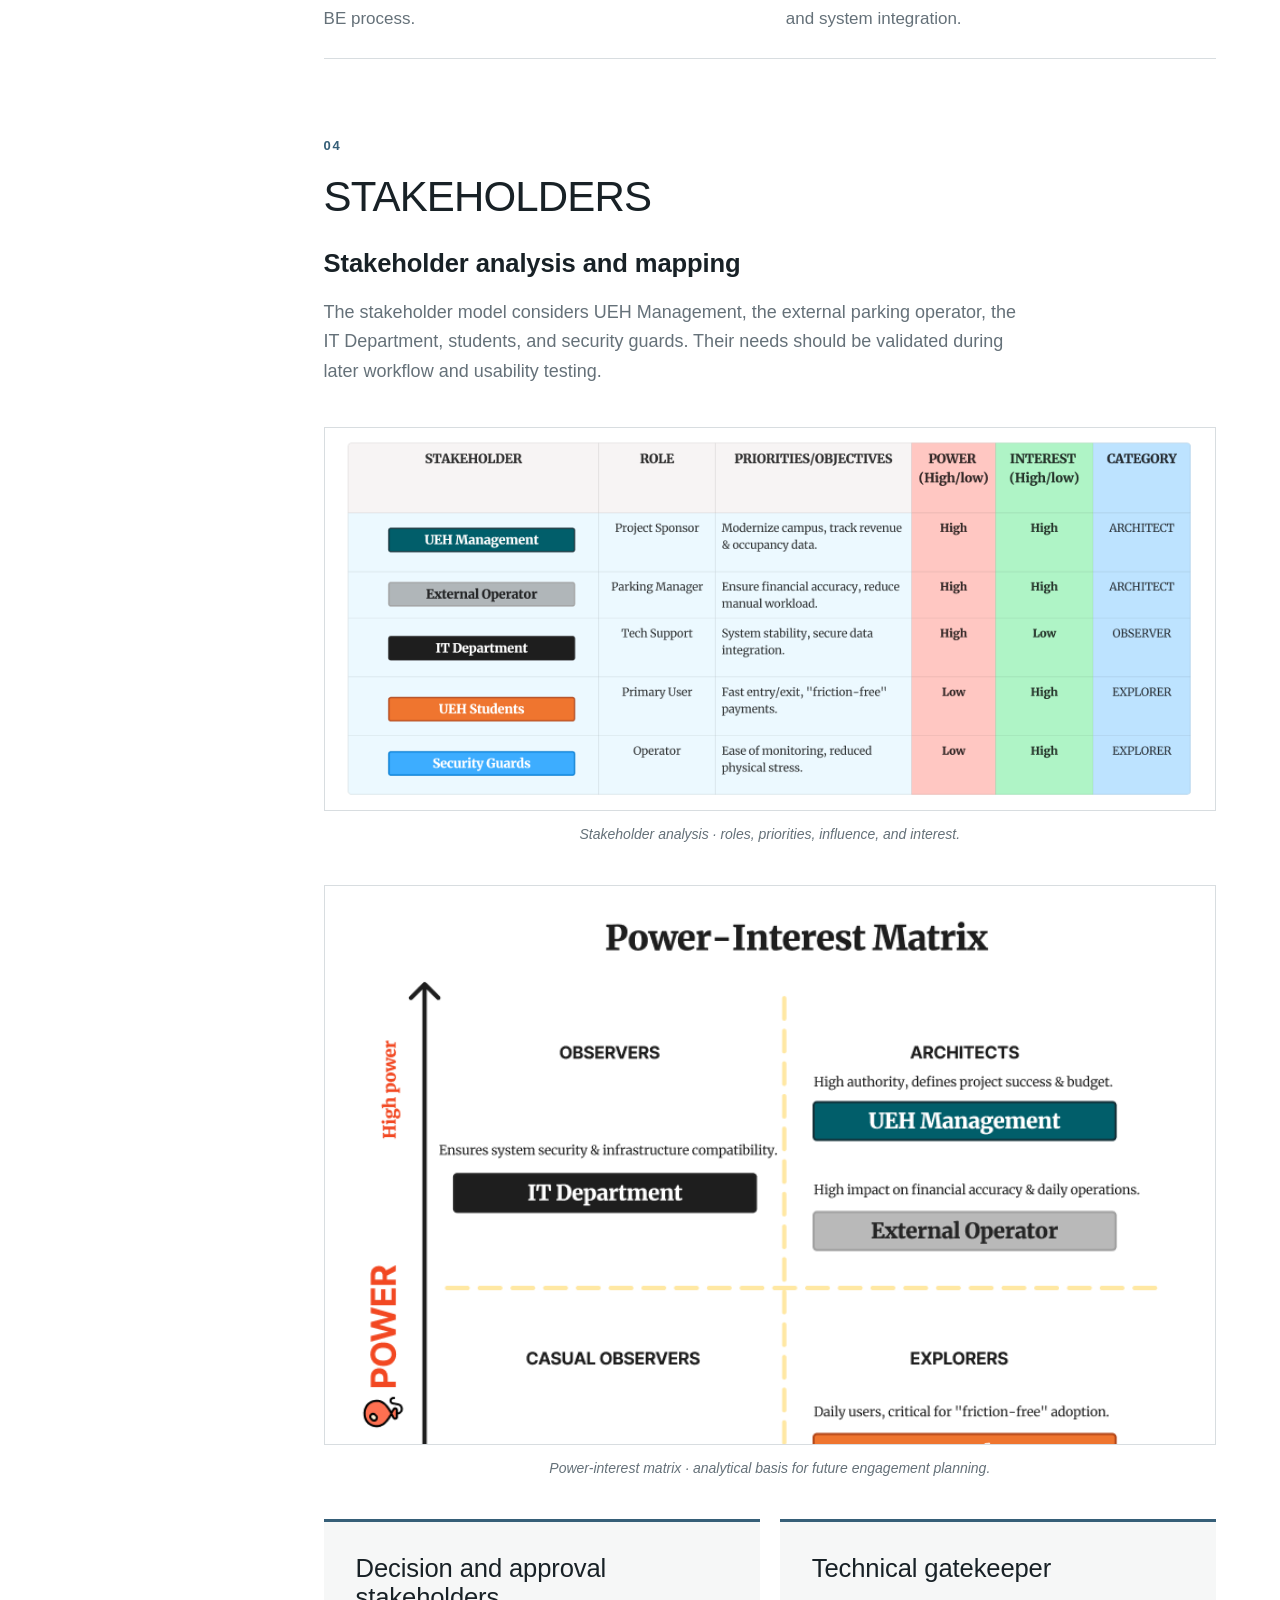
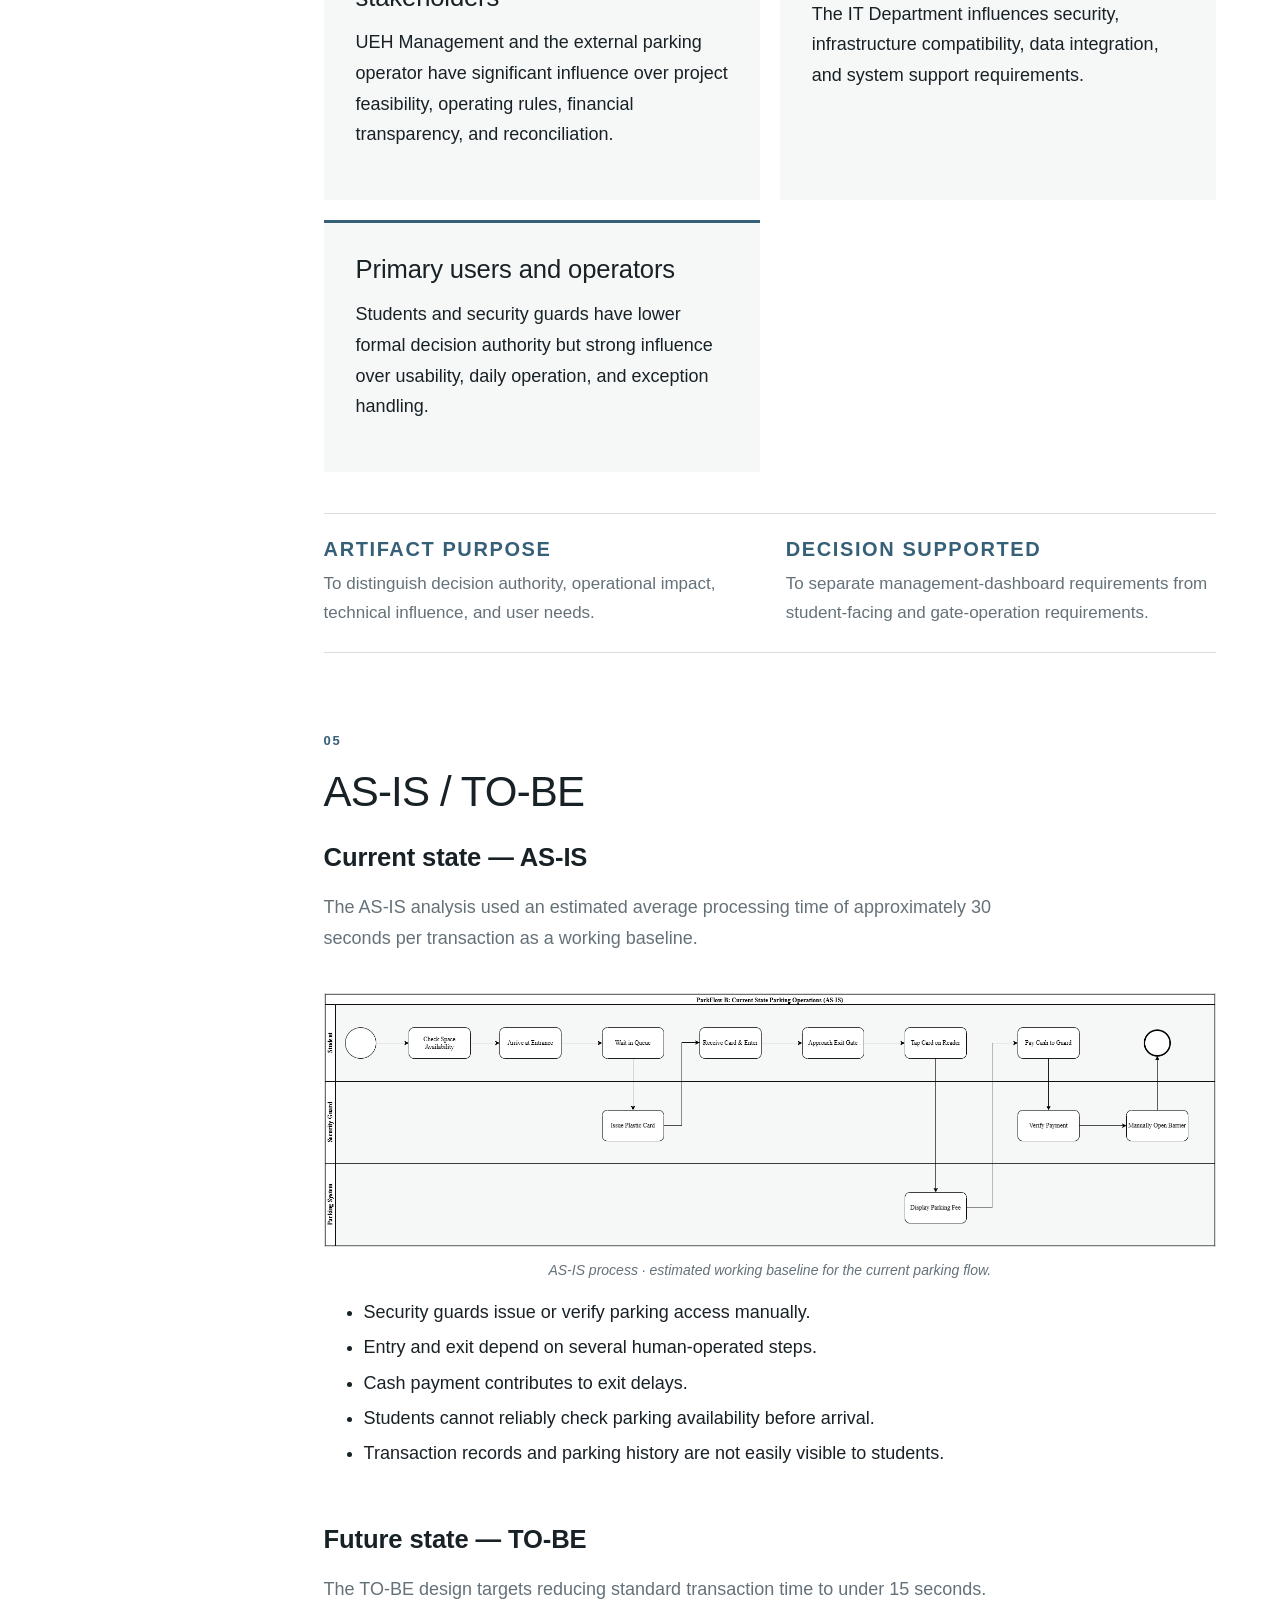
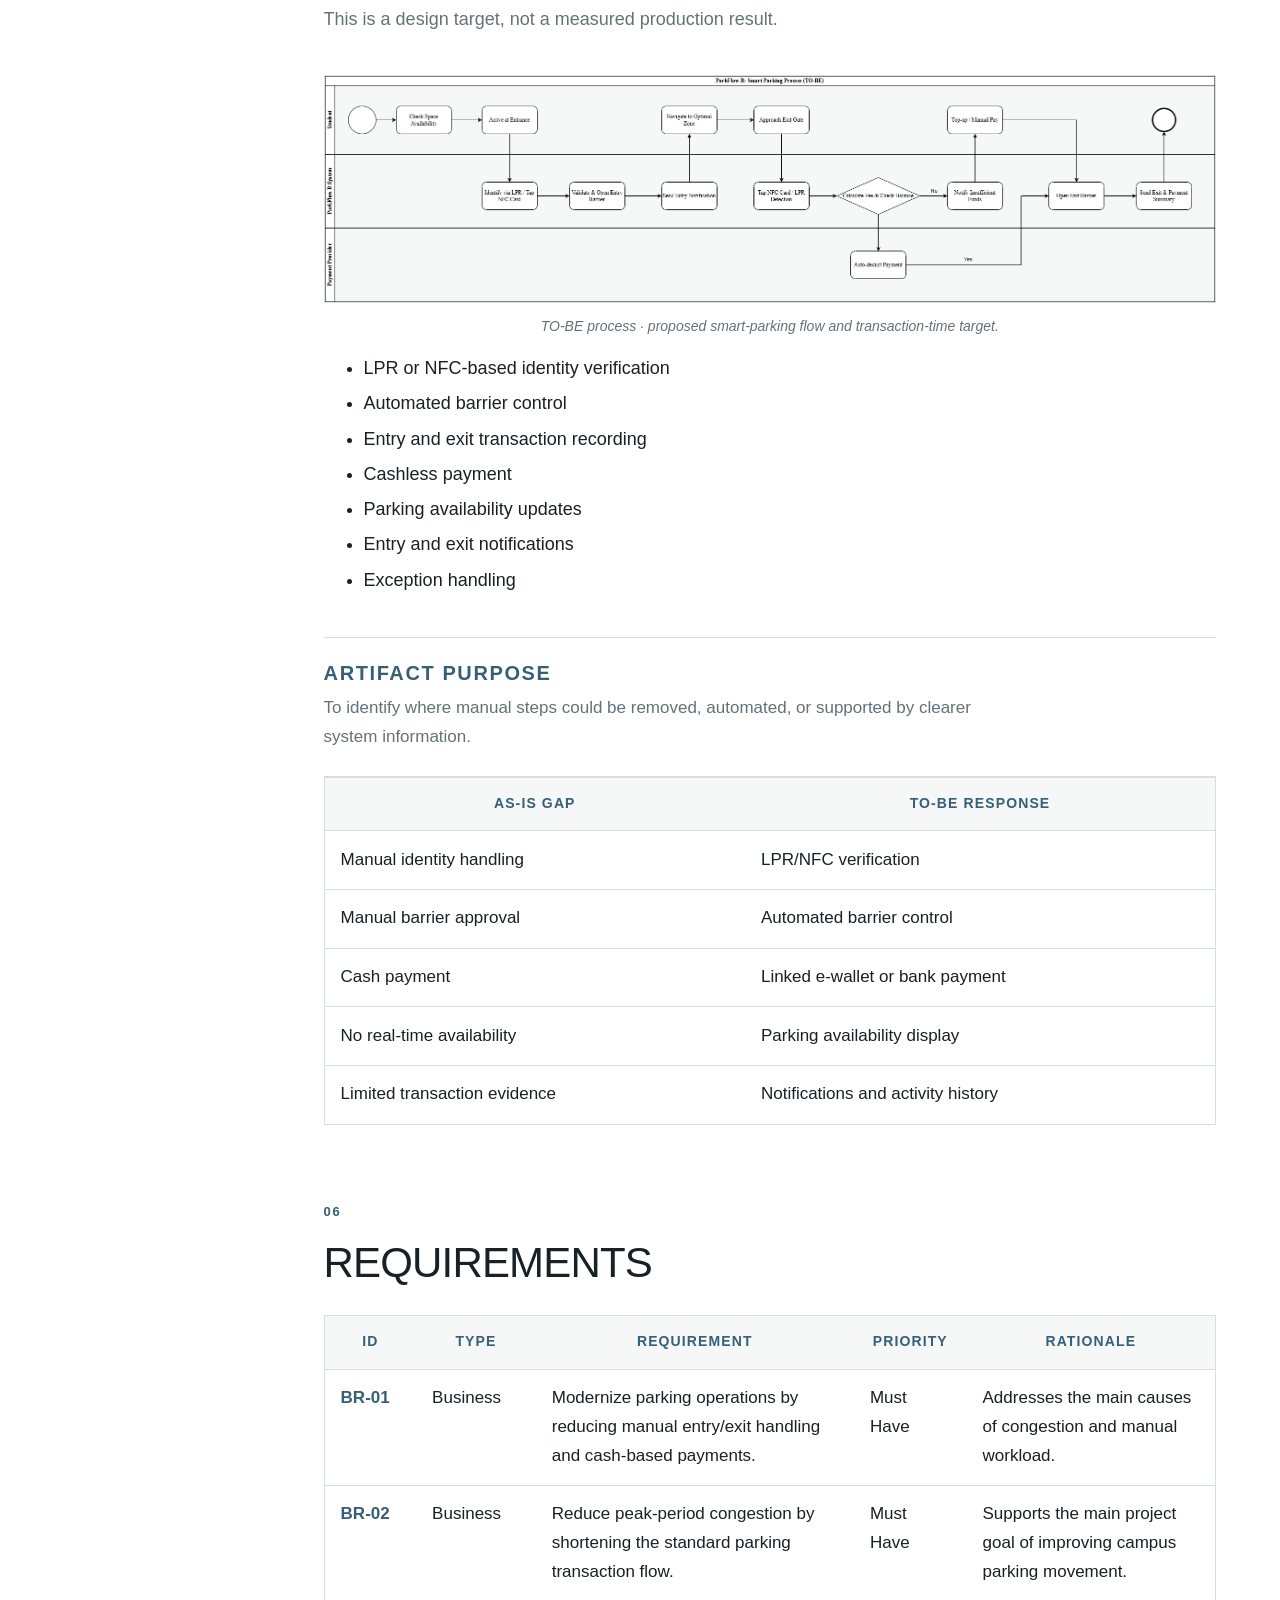
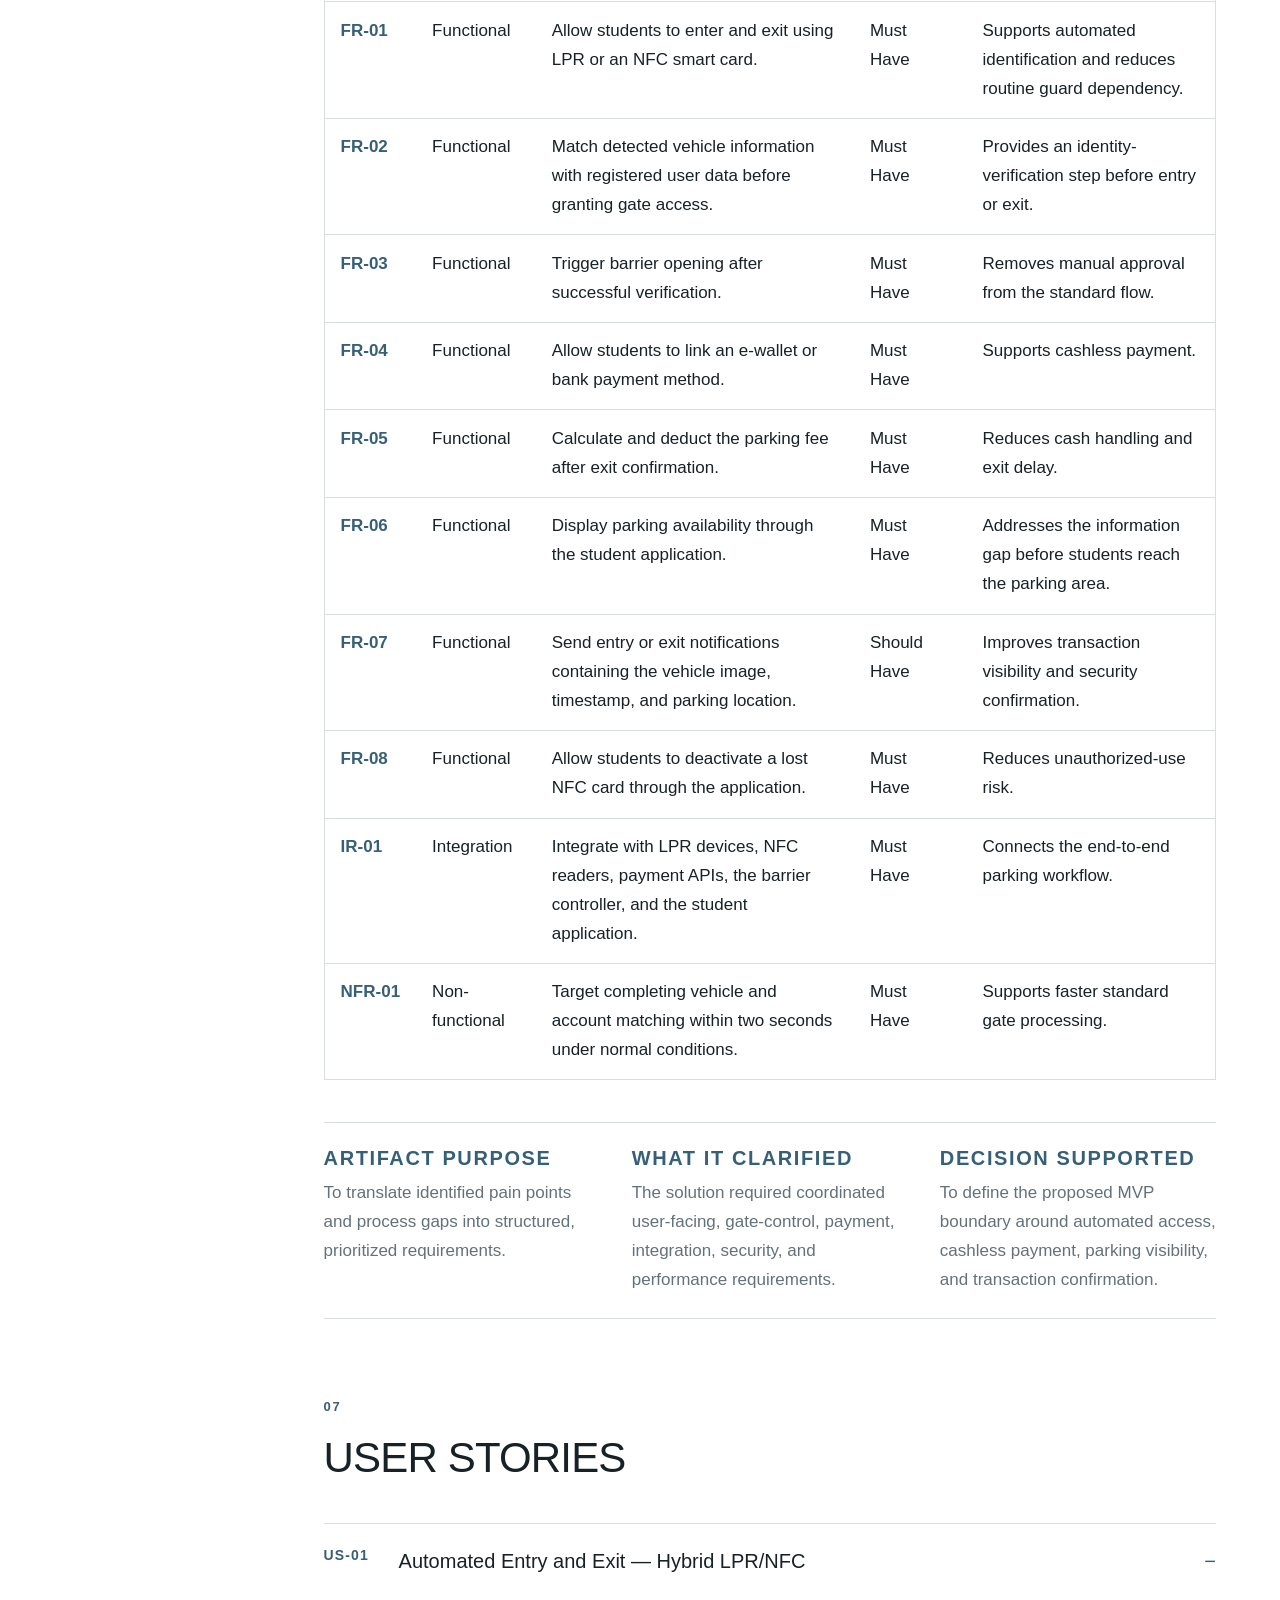
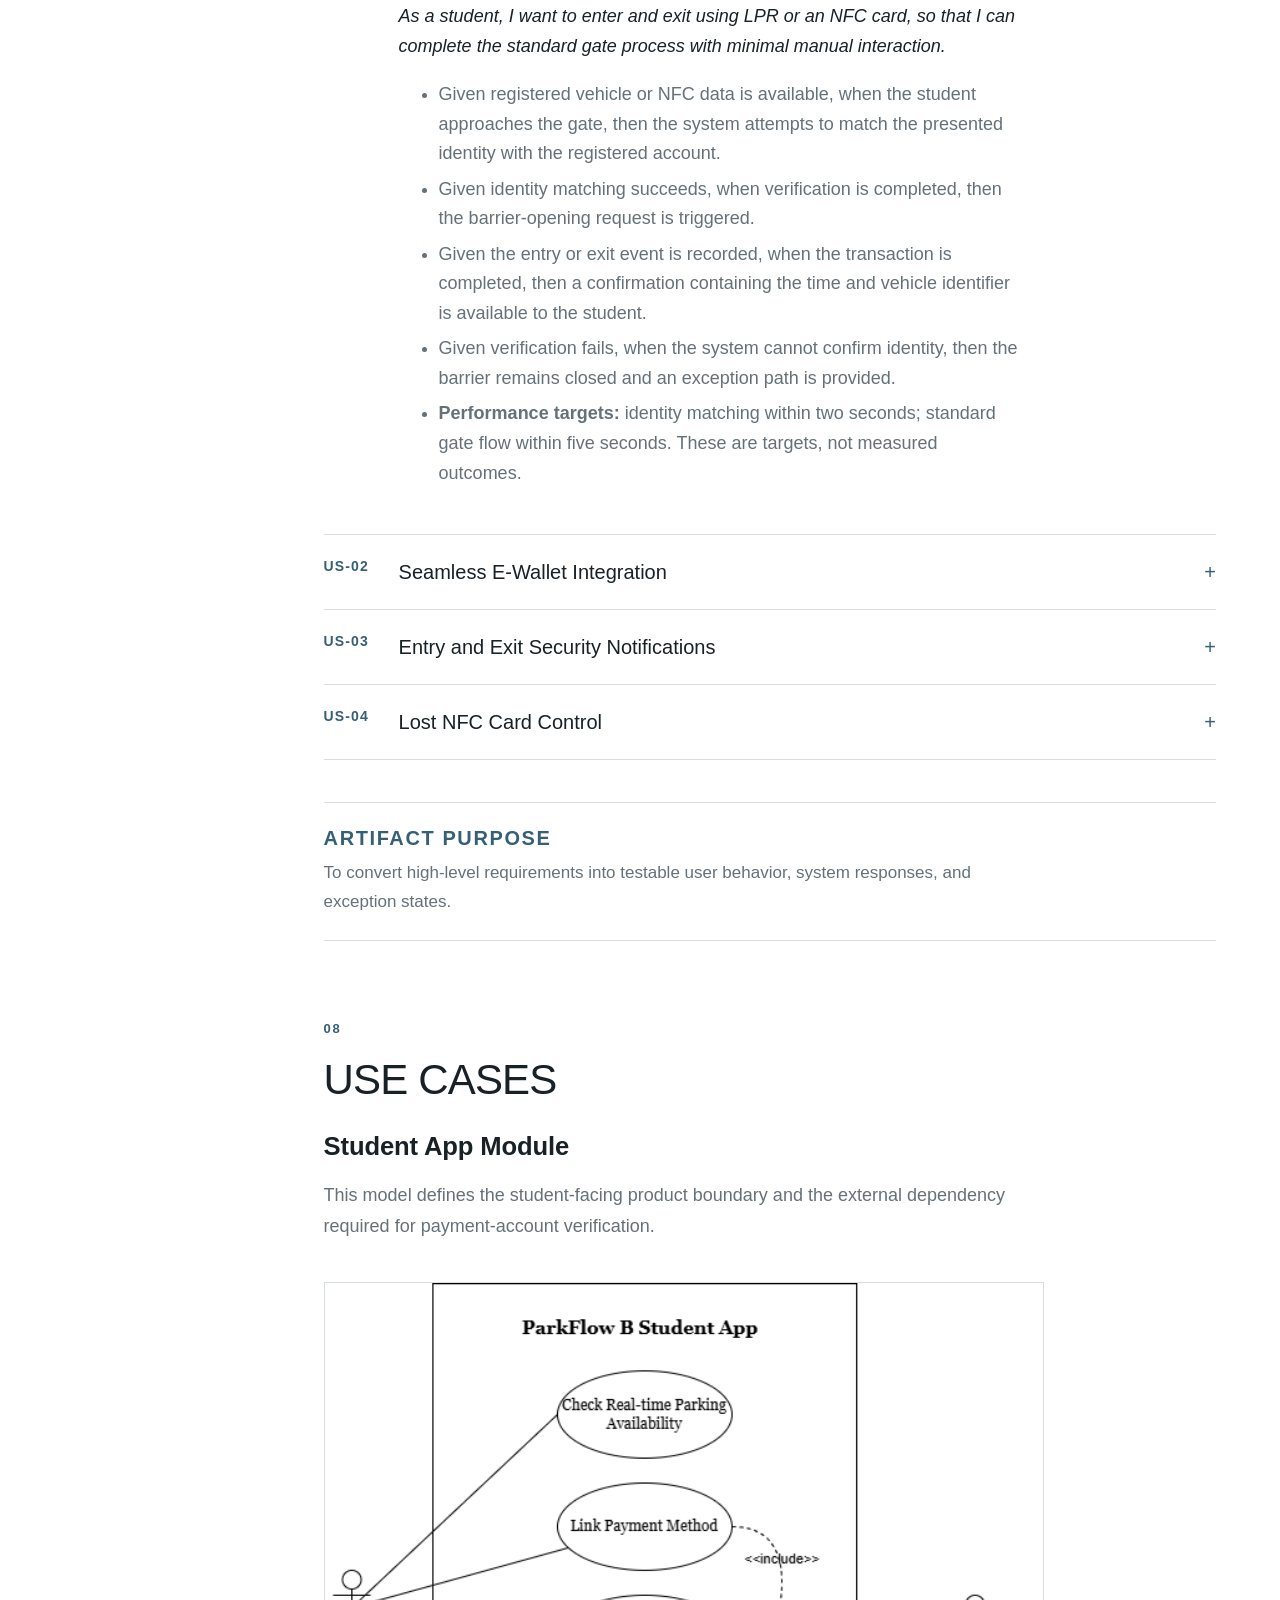
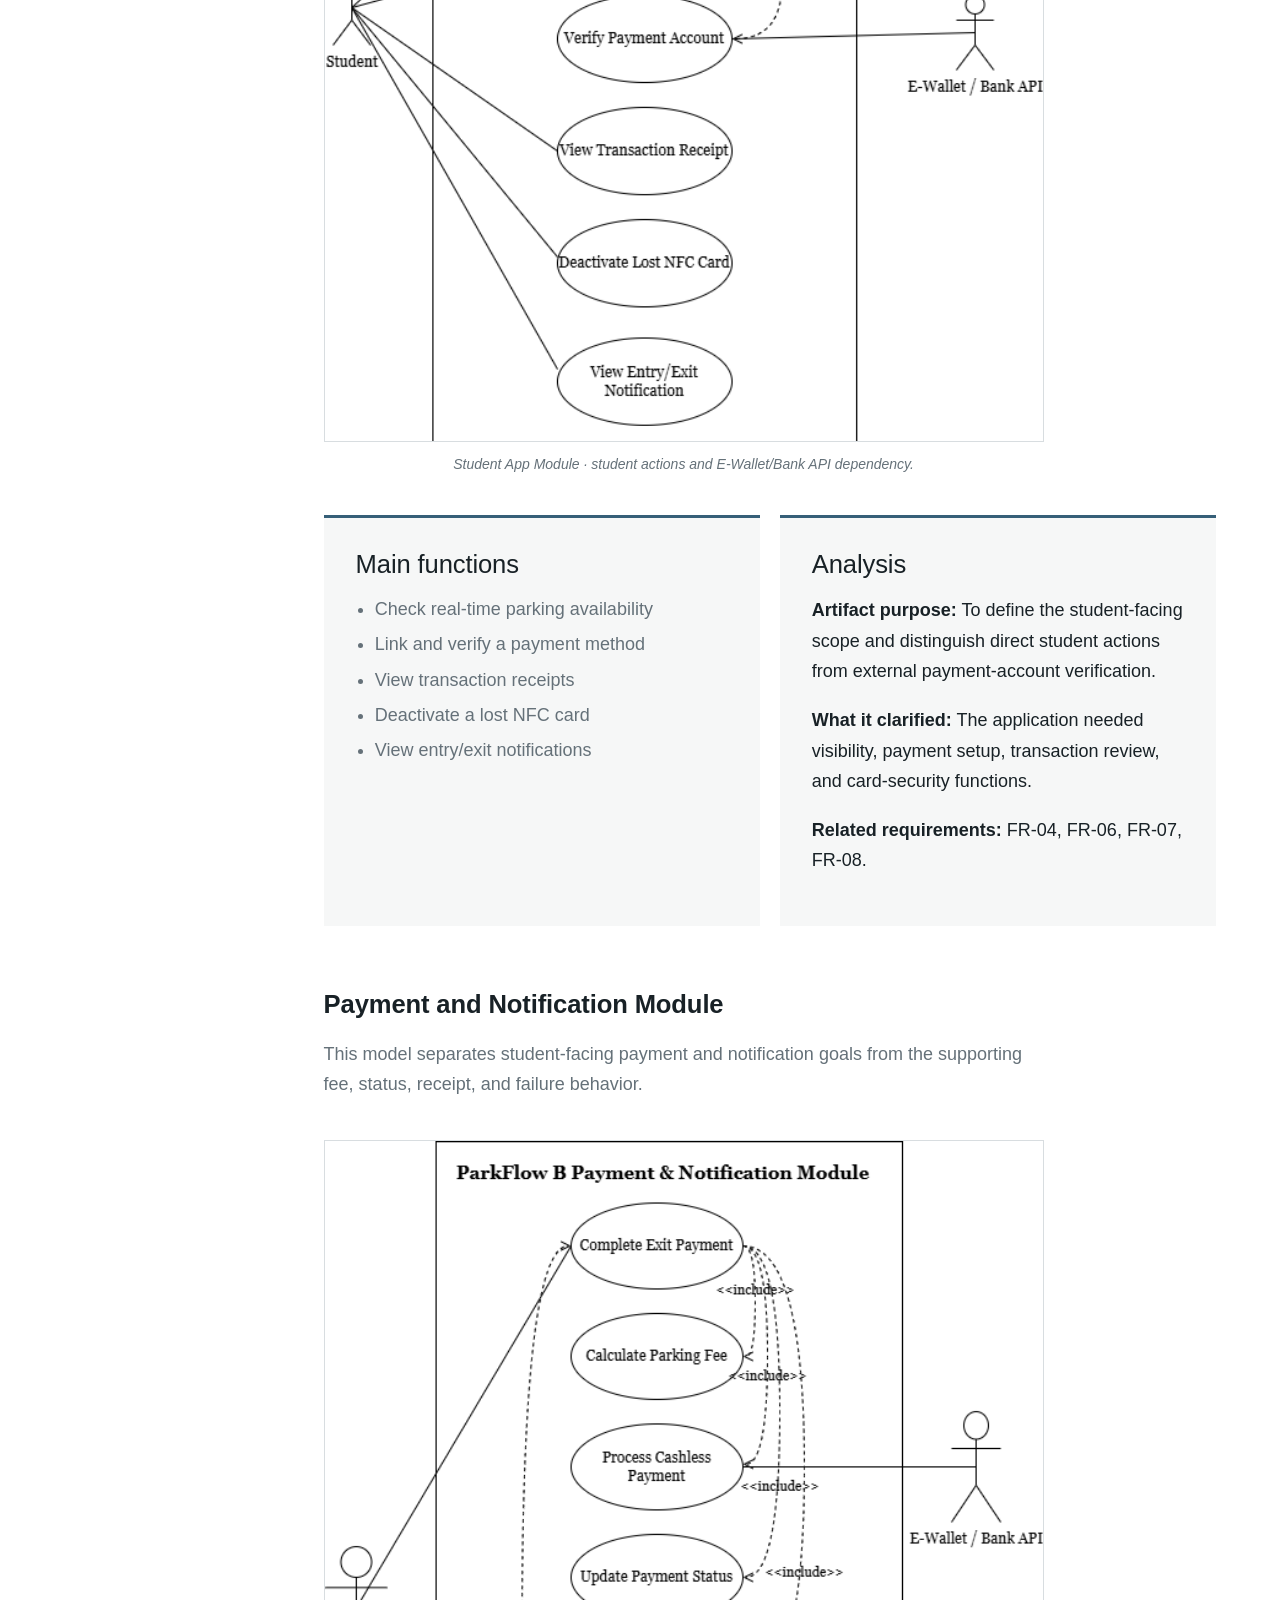
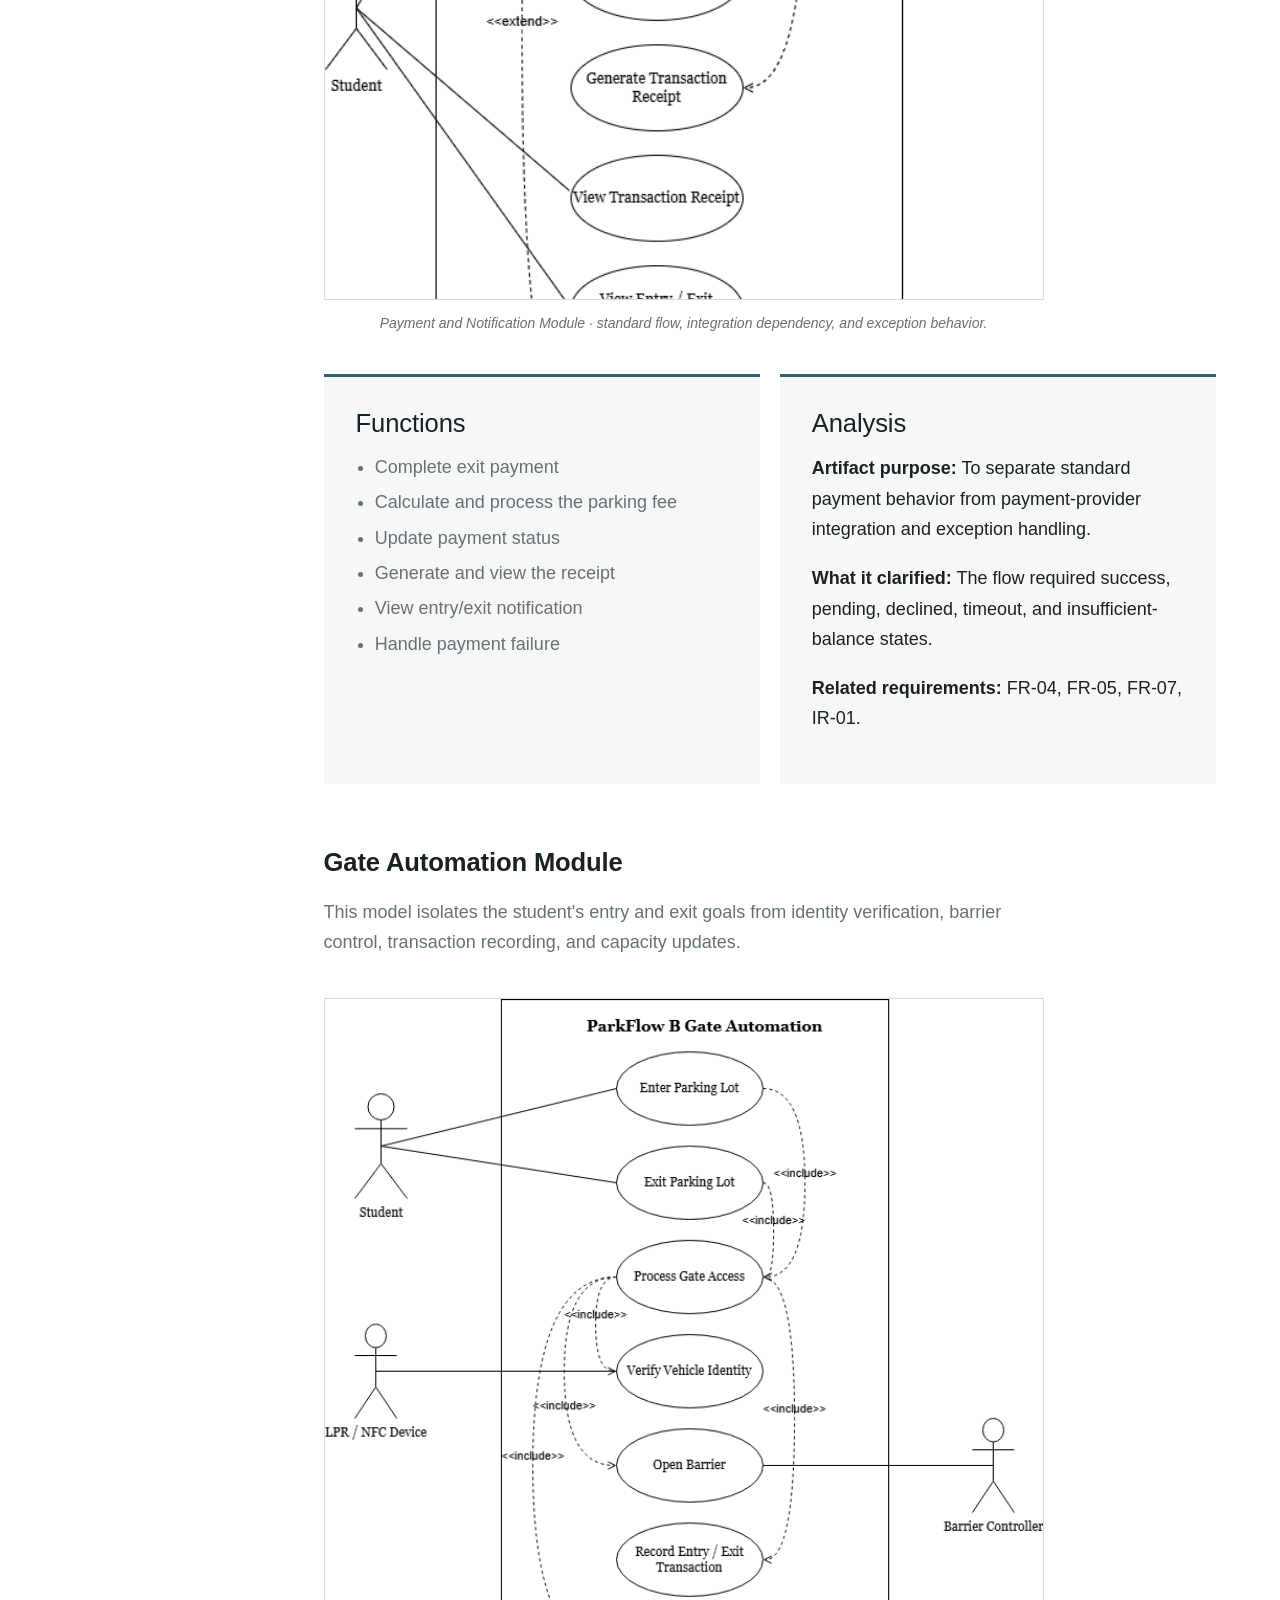
==== commit ce1677e2: "Simplify tools and project typography" ====
--- a/projects/parkflow-b.html
+++ b/projects/parkflow-b.html
@@ -51,9 +51,8 @@
         </nav>
 
         <div class="project-heading">
-          <div class="project-classification" aria-label="Case study classification">
-            <p>02 / Case study</p>
-            <p>Business Analysis · Smart Campus</p>
+          <div class="project-classification" aria-label="Project name">
+            <p>Project / ParkFlow B</p>
           </div>
           <div class="project-heading-copy">
             <h1>ParkFlow B</h1>
--- a/assets/css/style.css
+++ b/assets/css/style.css
@@ -33,8 +33,7 @@
 h2 { margin-bottom: 1rem; font-size: 26px; letter-spacing: -.01em; }
 h3 { font-size: 21px; letter-spacing: -.005em; }
 .primary-section-title { grid-column: 1 / -1; max-width: none; margin: 0; color: var(--text); font-family: var(--serif); font-size: 36px; font-weight: 700; letter-spacing: .04em; line-height: 1.15; }
-.secondary-heading { margin: 0 0 1rem; color: var(--heading-accent); font-family: var(--serif); font-size: 26px; font-weight: 700; letter-spacing: .025em; line-height: 1.2; }
-.tertiary-heading { margin: 0; font-family: var(--serif); font-size: 21px; font-weight: 700; letter-spacing: .015em; line-height: 1.25; }
+.secondary-heading { margin: 0 0 1rem; color: var(--heading-accent); font-family: var(--serif); font-size: 26px; font-weight: 400; letter-spacing: .025em; line-height: 1.2; }
 .primary-heading { margin-bottom: clamp(2.5rem, 4vw, 4rem); }
 .section-subtitle { margin: .7rem 0 0; color: var(--muted); font-size: 17px; }
 .eyebrow { margin-bottom: 1rem; color: var(--accent); font-size: 14px; font-weight: 700; letter-spacing: .12em; text-transform: uppercase; }
@@ -94,23 +93,18 @@
 .education { padding-left: 0; }
 .education-label { display: flex; margin-bottom: 1.4rem; align-items: baseline; justify-content: space-between; gap: 1rem; }
 .education-label .secondary-heading { margin: 0; }
-.education-label time { color: var(--muted); font-size: 14px; letter-spacing: .04em; }
+.education-label time { color: var(--muted); font-size: 14px; font-weight: 400; letter-spacing: .04em; }
 .education-heading { display: block; }
 .education-institution { max-width: 560px; margin-bottom: .5rem; color: var(--text); font-size: 17px; font-weight: 400; letter-spacing: 0; line-height: 1.6; }
 .degree { font-size: 17px; }
-.tools-panel { margin-top: 2rem; padding-top: 1.5rem; border-top: 1px solid var(--border); }
-.tool-groups { display: grid; grid-template-columns: 1fr; gap: 0; border-top: 1px solid var(--border); }
-.tool-group { overflow: hidden; background: transparent; border-bottom: 1px solid var(--border); border-radius: 0; transition: background-color .2s ease; }
-.tool-group:hover, .tool-group[open] { background: var(--surface); }
-.tool-group summary { position: relative; display: flex; min-height: 52px; padding: .75rem 2.5rem .75rem .75rem; align-items: center; justify-content: space-between; color: var(--text); cursor: pointer; list-style: none; text-align: left; text-transform: none; transition: color .2s ease; }
-.tool-group summary::-webkit-details-marker { display: none; }
-.tool-group summary:hover { color: var(--accent); }
-.tool-toggle { position: absolute; right: .85rem; color: var(--accent); font-size: 20px; font-weight: 400; transition: transform .25s ease; }
-.tool-group[open] .tool-toggle { transform: rotate(45deg); }
-.tool-content { display: grid; grid-template-rows: 0fr; opacity: 0; transition: grid-template-rows .3s ease, opacity .25s ease; }
-.tool-group[open] .tool-content { grid-template-rows: 1fr; opacity: 1; }
-.tool-content ul { min-height: 0; display: grid; margin: 0; padding: 0 1rem 1rem 2rem; overflow: hidden; color: var(--muted); font-size: 17px; line-height: 1.65; grid-template-columns: repeat(2, minmax(0, 1fr)); gap: .2rem 1.5rem; list-style: disc; text-align: left; }
-.tool-content li::marker { color: var(--accent); }
+.tools-panel { margin-top: 2.25rem; padding-top: 2rem; border-top: 1px solid var(--border); }
+.tools-panel .secondary-heading { margin-bottom: clamp(1.75rem, 3vw, 2.25rem); font-size: clamp(1.75rem, 2.2vw, 2.125rem); font-weight: 400; line-height: 1.1; }
+.tool-groups { display: grid; gap: 2rem; }
+.tool-row { display: grid; grid-template-columns: repeat(2, minmax(0, 1fr)); column-gap: clamp(2rem, 5vw, 4rem); }
+.tool-row + .tool-row { padding-top: 2rem; border-top: 1px solid var(--border); }
+.tool-group { min-width: 0; }
+.tool-group h3 { margin: 0 0 .7rem; color: var(--text); font-size: clamp(18px, 1.5vw, 20px); font-weight: 600; line-height: 1.3; }
+.tool-group p { margin: 0; color: var(--muted); font-size: 17px; font-weight: 400; line-height: 1.5; overflow-wrap: anywhere; }
 
 /* 9. Projects */
 .projects-heading { margin-bottom: 2.5rem; }
@@ -123,12 +117,12 @@
 .timeline-project summary::before { position: absolute; z-index: 3; top: 50%; left: 24px; width: 13px; height: 13px; background: var(--bg); border: 2px solid var(--accent); border-radius: 50%; content: ""; transform: translateY(-50%); }
 .timeline-project[open] summary::before { background: var(--accent); }
 .timeline-project.is-visible summary::before { animation: timeline-dot 1s ease-out .2s both; }
-.timeline-project time { padding-left: 3rem; color: var(--accent); font-size: 14px; font-weight: 700; letter-spacing: .08em; text-transform: uppercase; }
+.timeline-project time { padding-left: 3rem; color: var(--accent); font-size: 14px; font-weight: 400; letter-spacing: .08em; text-transform: uppercase; }
 .project-summary { display: grid; gap: .4rem; }
-.project-title { margin: 0; color: var(--heading-accent); font-size: 26px; transition: color .2s ease; }
+.project-title { margin: 0; color: var(--heading-accent); font-size: 26px; font-weight: 400; transition: color .2s ease; }
 .timeline-project summary:hover .project-title { color: var(--accent); }
-.project-role { color: var(--muted); font-size: 14px; letter-spacing: .015em; }
-.project-toggle { min-width: 78px; color: var(--accent); font-size: 0; font-weight: 700; letter-spacing: .08em; text-align: right; text-transform: uppercase; }
+.project-role { color: var(--muted); font-size: 14px; font-weight: 400; letter-spacing: .015em; }
+.project-toggle { min-width: 78px; color: var(--accent); font-size: 0; font-weight: 400; letter-spacing: .08em; text-align: right; text-transform: uppercase; }
 .project-toggle::before { font-size: 14px; content: "Details +"; }
 .timeline-project[open] .project-toggle::before { content: "Close −"; }
 .project-details { max-width: 860px; margin: 0; padding: 0 0 2rem 9.75rem; color: var(--muted); font-size: 17px; line-height: 1.75; }
@@ -160,7 +154,7 @@
 /* 10. Achievements & Activities */
 .achievements { background: var(--surface); }
 .achievement-grid { max-width: 1000px; }
-.certifications-title { margin-bottom: 1.75rem; }
+.certifications-title { margin-bottom: 1.75rem; font-weight: 400; }
 .certifications ul { display: grid; margin: 0; padding: 0; grid-template-columns: repeat(2, minmax(0, 1fr)); gap: 1.5rem clamp(3rem, 7vw, 6rem); list-style: none; counter-reset: certification; }
 .certifications li { display: grid; min-width: 0; padding: .6rem 0; align-content: start; grid-template-columns: 2rem minmax(0, 1fr); gap: .2rem 1rem; counter-increment: certification; }
 .certifications li::before { grid-row: 1 / 3; color: var(--accent); content: counter(certification, decimal-leading-zero); font-size: 14px; font-weight: 700; letter-spacing: .1em; }
@@ -172,7 +166,7 @@
 .contact-grid { display: grid; grid-template-columns: 1fr; gap: 2rem; align-items: start; }
 .contact-details { width: min(100%, 1000px); display: grid; margin: 0; grid-template-columns: .8fr 1.15fr 1.45fr; gap: clamp(2rem, 6vw, 5rem); font-style: normal; }
 .contact-group { display: grid; min-width: 0; padding-left: 1rem; align-content: start; gap: .45rem; border-left: 2px solid var(--accent-soft); }
-.contact-group h3 { margin: 0 0 .25rem; color: var(--heading-accent); font-size: 21px; font-weight: 700; letter-spacing: .025em; }
+.contact-group h3 { margin: 0 0 .25rem; color: var(--heading-accent); font-size: 21px; font-weight: 400; letter-spacing: .025em; }
 .contact-group p { min-width: 0; margin: 0; }
 .contact-details a { min-width: 0; font-size: 17px; font-weight: 400; overflow-wrap: anywhere; text-decoration-color: var(--border); transition: color .2s ease, text-decoration-color .2s ease; }
 .contact-details a:hover { color: var(--accent); text-decoration-color: var(--accent); }
@@ -223,7 +217,7 @@
   .section-heading, .contact-grid { grid-template-columns: 1fr; }
   .section-heading { margin-bottom: 3rem; }
   .section-heading .eyebrow { grid-row: auto; }
-  .tool-groups { grid-template-columns: 1fr; gap: 0; }
+  .tool-groups { gap: 0; }
   .timeline-project summary { min-height: 0; padding: 1.25rem 0; grid-template-columns: 1fr auto; gap: .7rem 1rem; }
   .timeline-project summary::before { top: 1.55rem; left: .4rem; transform: none; }
   .timeline-project:not(:last-child)::after { top: 1.55rem; bottom: -3.35rem; left: 12px; }
@@ -233,6 +227,10 @@
   .project-details { padding: 0 0 1.5rem; }
   .certifications ul { grid-template-columns: 1fr; }
   .contact-details { width: 100%; grid-template-columns: 1fr; gap: 1.75rem; }
+  .tool-row { grid-template-columns: 1fr; }
+  .tool-row + .tool-row { padding-top: 0; border-top: 0; }
+  .tool-group { padding-block: 1.5rem; border-top: 1px solid var(--border); }
+  .tool-row:first-child .tool-group:first-child { padding-top: 0; border-top: 0; }
   .footer-inner { align-items: flex-start; flex-direction: column; }
 }
 
--- a/assets/css/virtuhire.css
+++ b/assets/css/virtuhire.css
@@ -34,7 +34,7 @@
 .case-hero { padding-top: clamp(2rem, 4vw, 3rem); }
 .project-heading { max-width: 860px; }
 .project-classification { display: grid; margin-bottom: clamp(1.25rem, 2vw, 1.5rem); gap: .25rem; }
-.project-classification p { margin: 0; color: var(--accent); font-size: 13px; font-weight: 600; letter-spacing: .12em; line-height: 1.45; text-transform: uppercase; }
+.project-classification p { margin: 0; color: var(--accent); font-size: 13px; font-weight: 400; letter-spacing: .08em; line-height: 1.45; text-transform: none; }
 .project-heading-copy h1 { max-width: none; margin: 0; font-size: clamp(3.5rem, 5vw, 4rem); font-weight: 600; letter-spacing: -.035em; line-height: 1.02; }
 .case-study .hero-subtitle { max-width: 760px; margin: 1rem 0 0; color: var(--muted); font-size: clamp(1.375rem, 2vw, 1.5rem); font-weight: 400; line-height: 1.35; text-align: left; }
 .case-study .case-major-title { max-width: 900px; margin: 0 0 1.7rem; color: var(--text); font-size: clamp(2.25rem, 3.3vw, 2.625rem); font-weight: 500; letter-spacing: -.02em; line-height: 1.15; }
@@ -52,8 +52,8 @@
 .project-meta { margin-top: clamp(3rem, 5vw, 4rem); }
 .project-meta dl { display: grid; margin: 0; grid-template-columns: repeat(3, minmax(0, 1fr)); gap: clamp(2rem, 4vw, 3.5rem); }
 .project-meta dl > div { min-width: 0; }
-.project-meta dt { margin-bottom: .5rem; color: var(--muted); font-size: 13px; font-weight: 600; letter-spacing: .1em; line-height: 1.4; text-transform: uppercase; }
-.project-meta dd { margin: 0; color: var(--text); font-size: 16px; font-weight: 500; line-height: 1.5; overflow-wrap: anywhere; }
+.project-meta dt { margin-bottom: .5rem; color: var(--muted); font-size: 13px; font-weight: 400; letter-spacing: .08em; line-height: 1.4; text-transform: none; }
+.project-meta dd { margin: 0; color: var(--text); font-size: 16px; font-weight: 400; line-height: 1.5; overflow-wrap: anywhere; }
 
 @keyframes project-reveal {
   from { opacity: 0; transform: translateY(10px); }
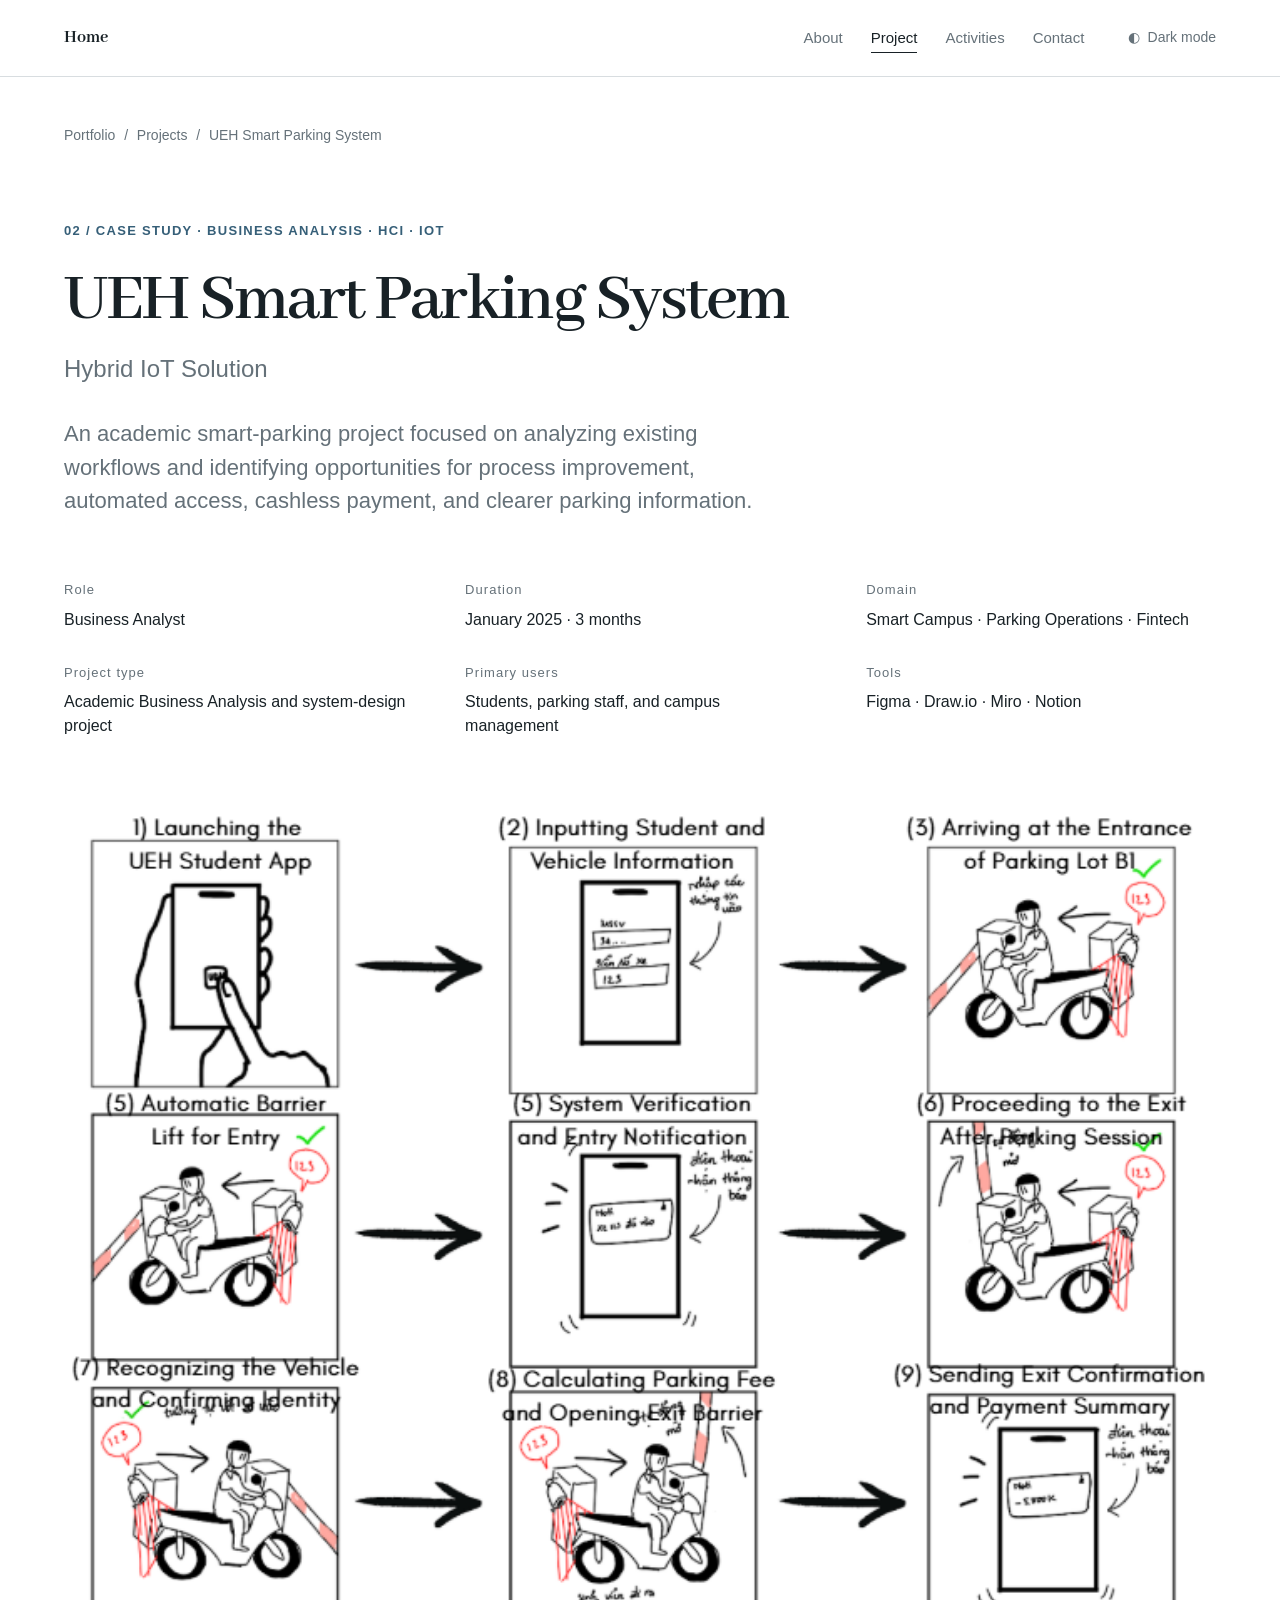
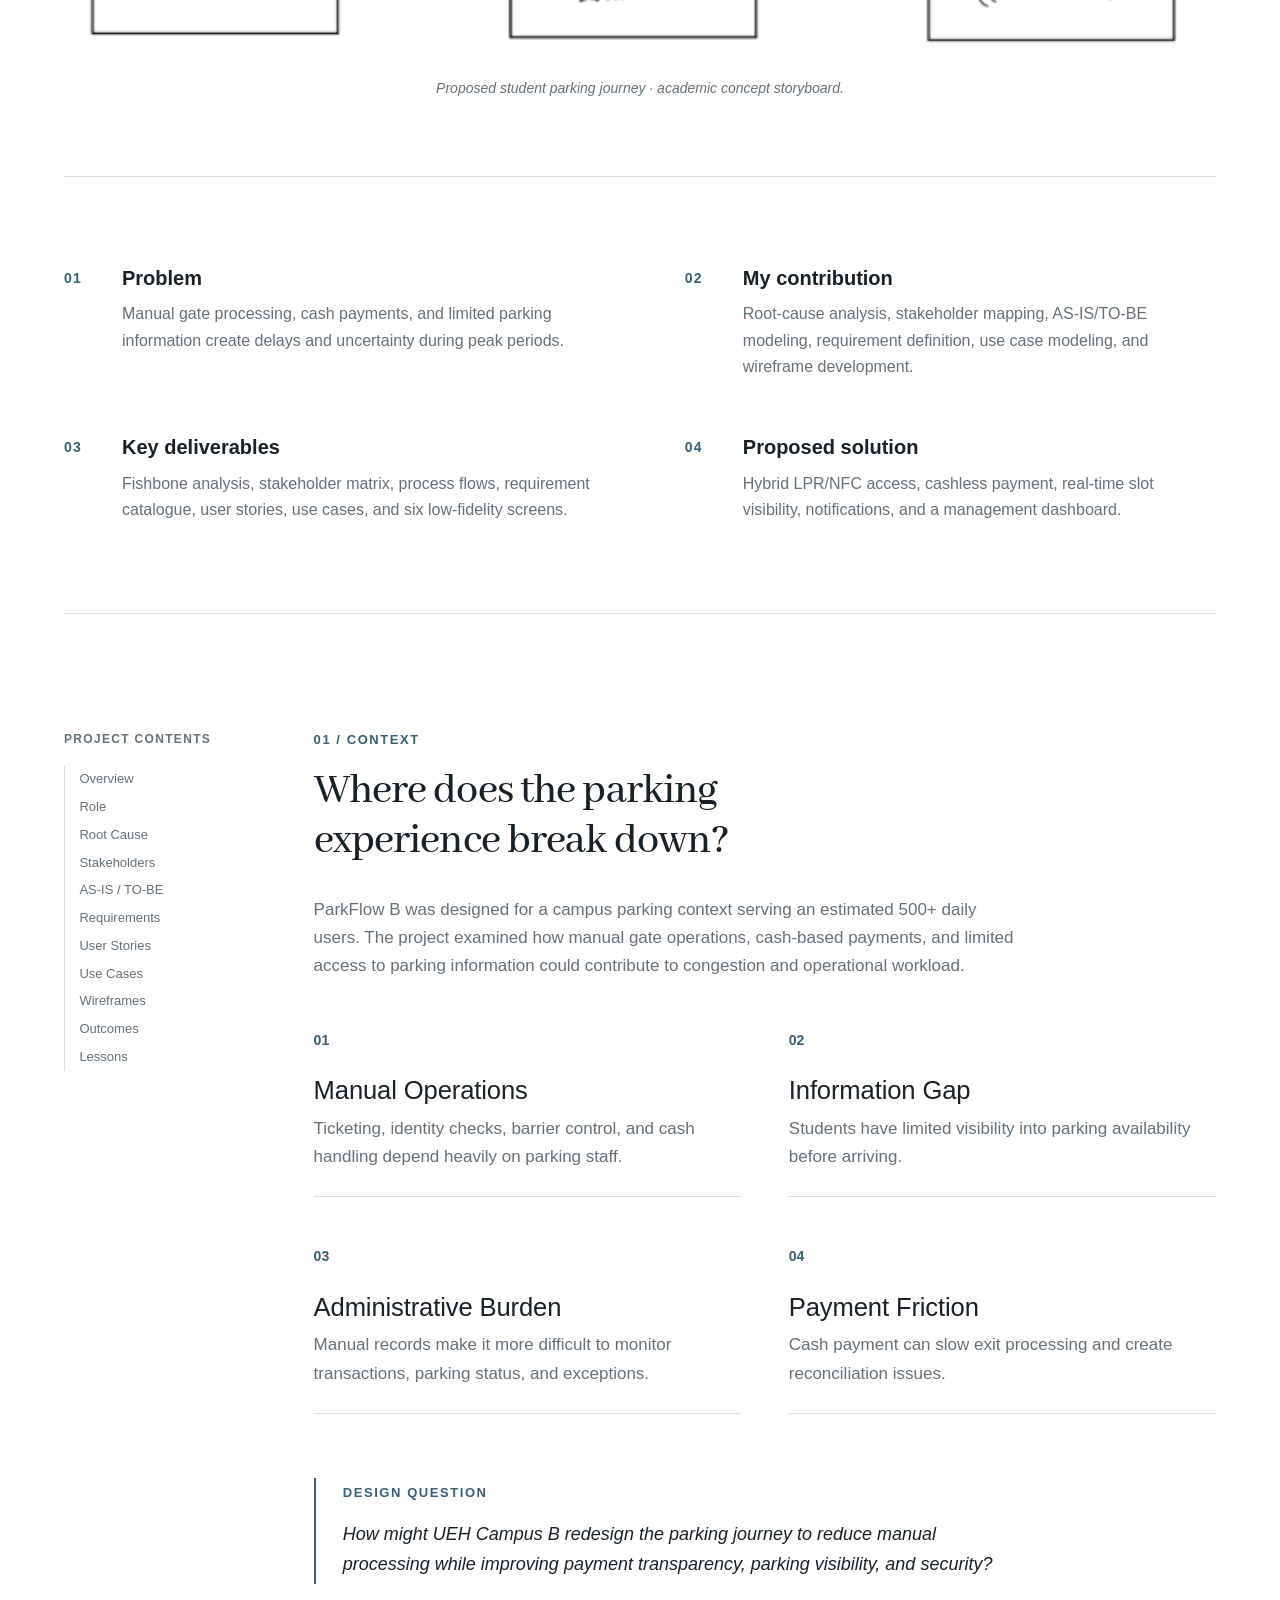
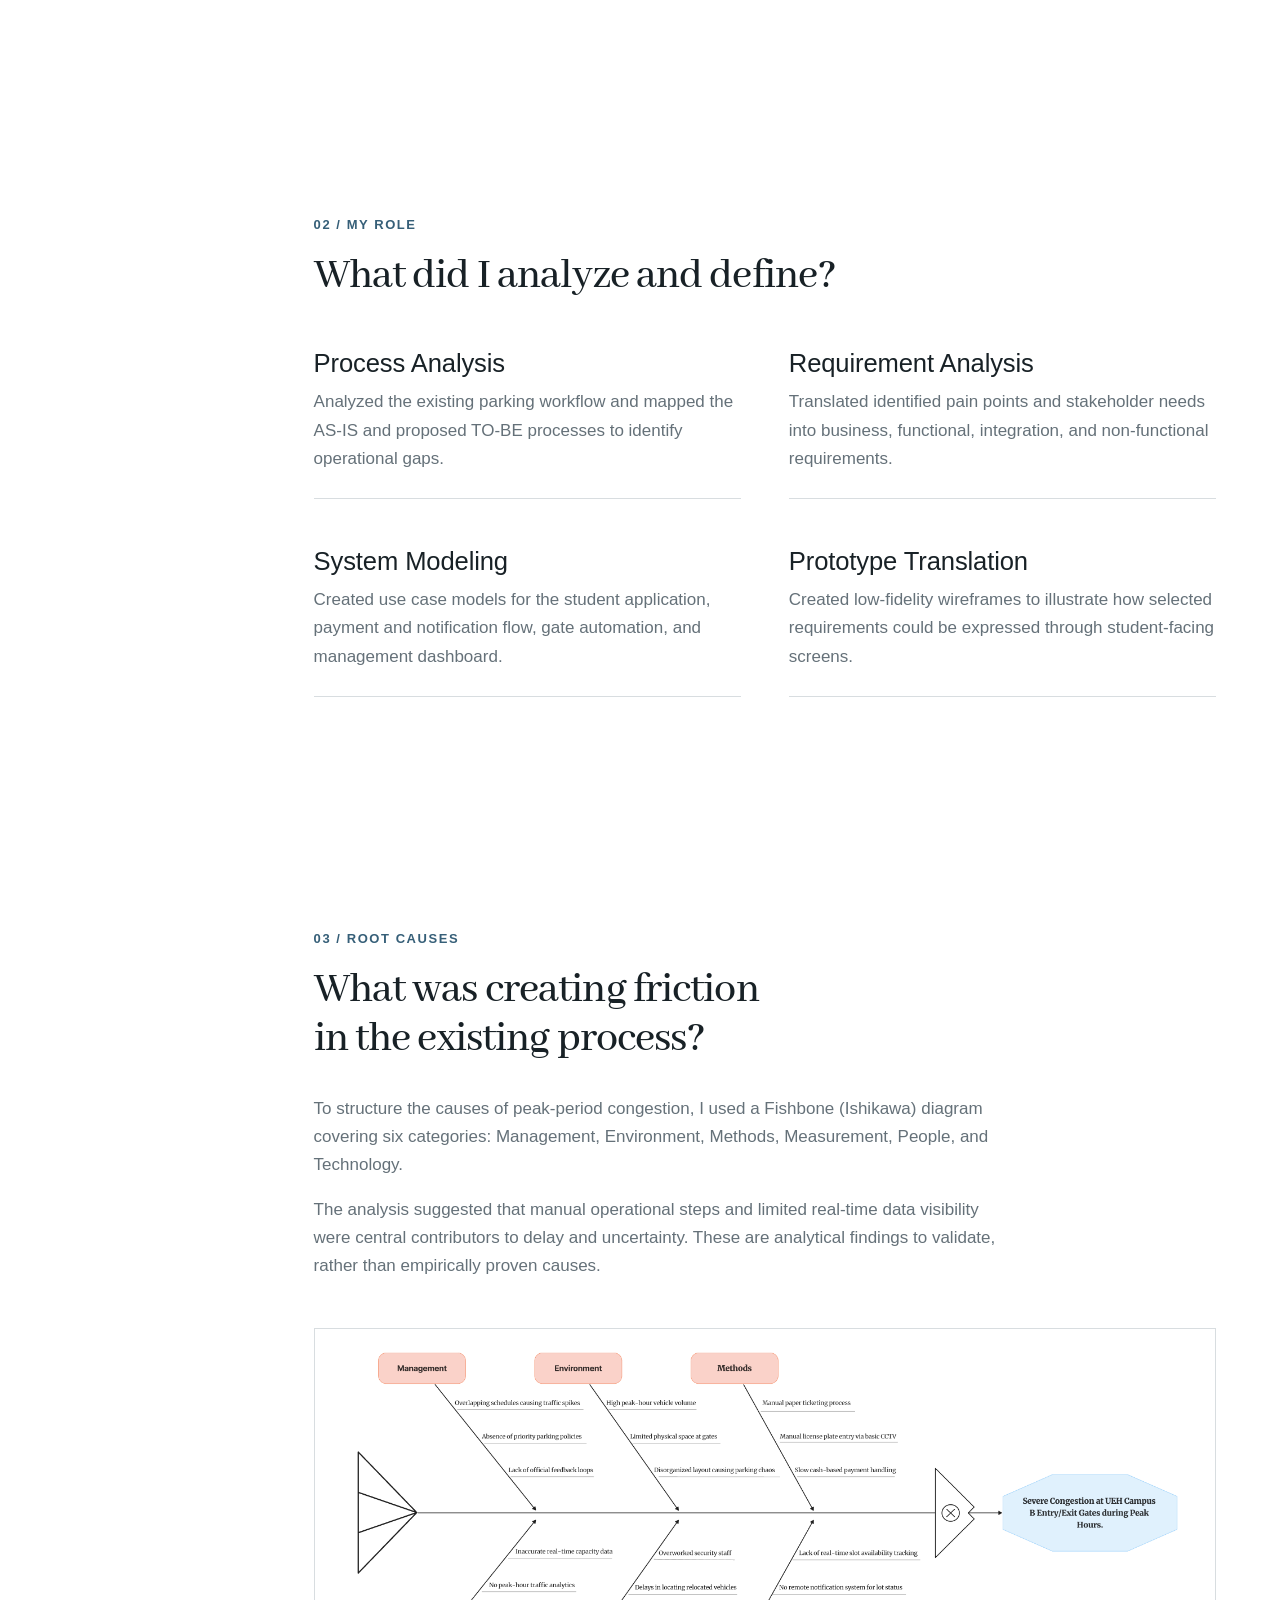
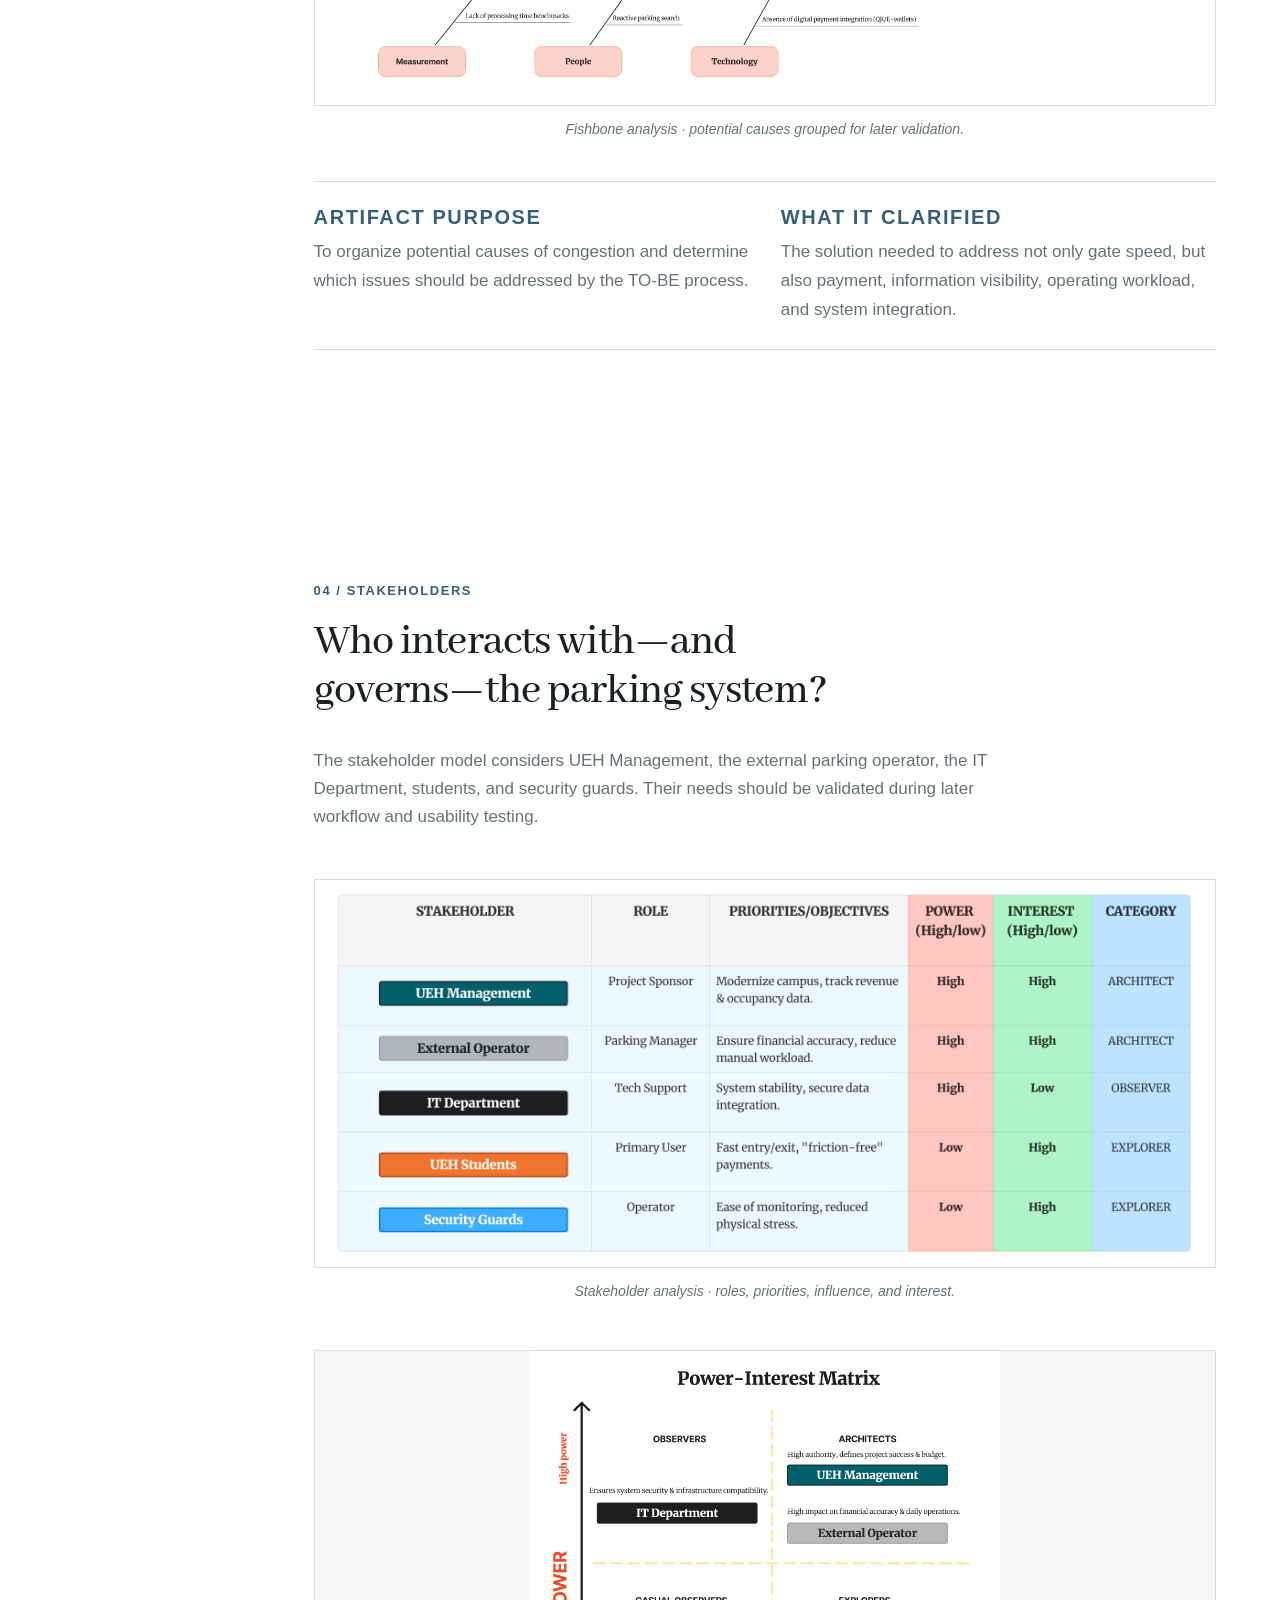
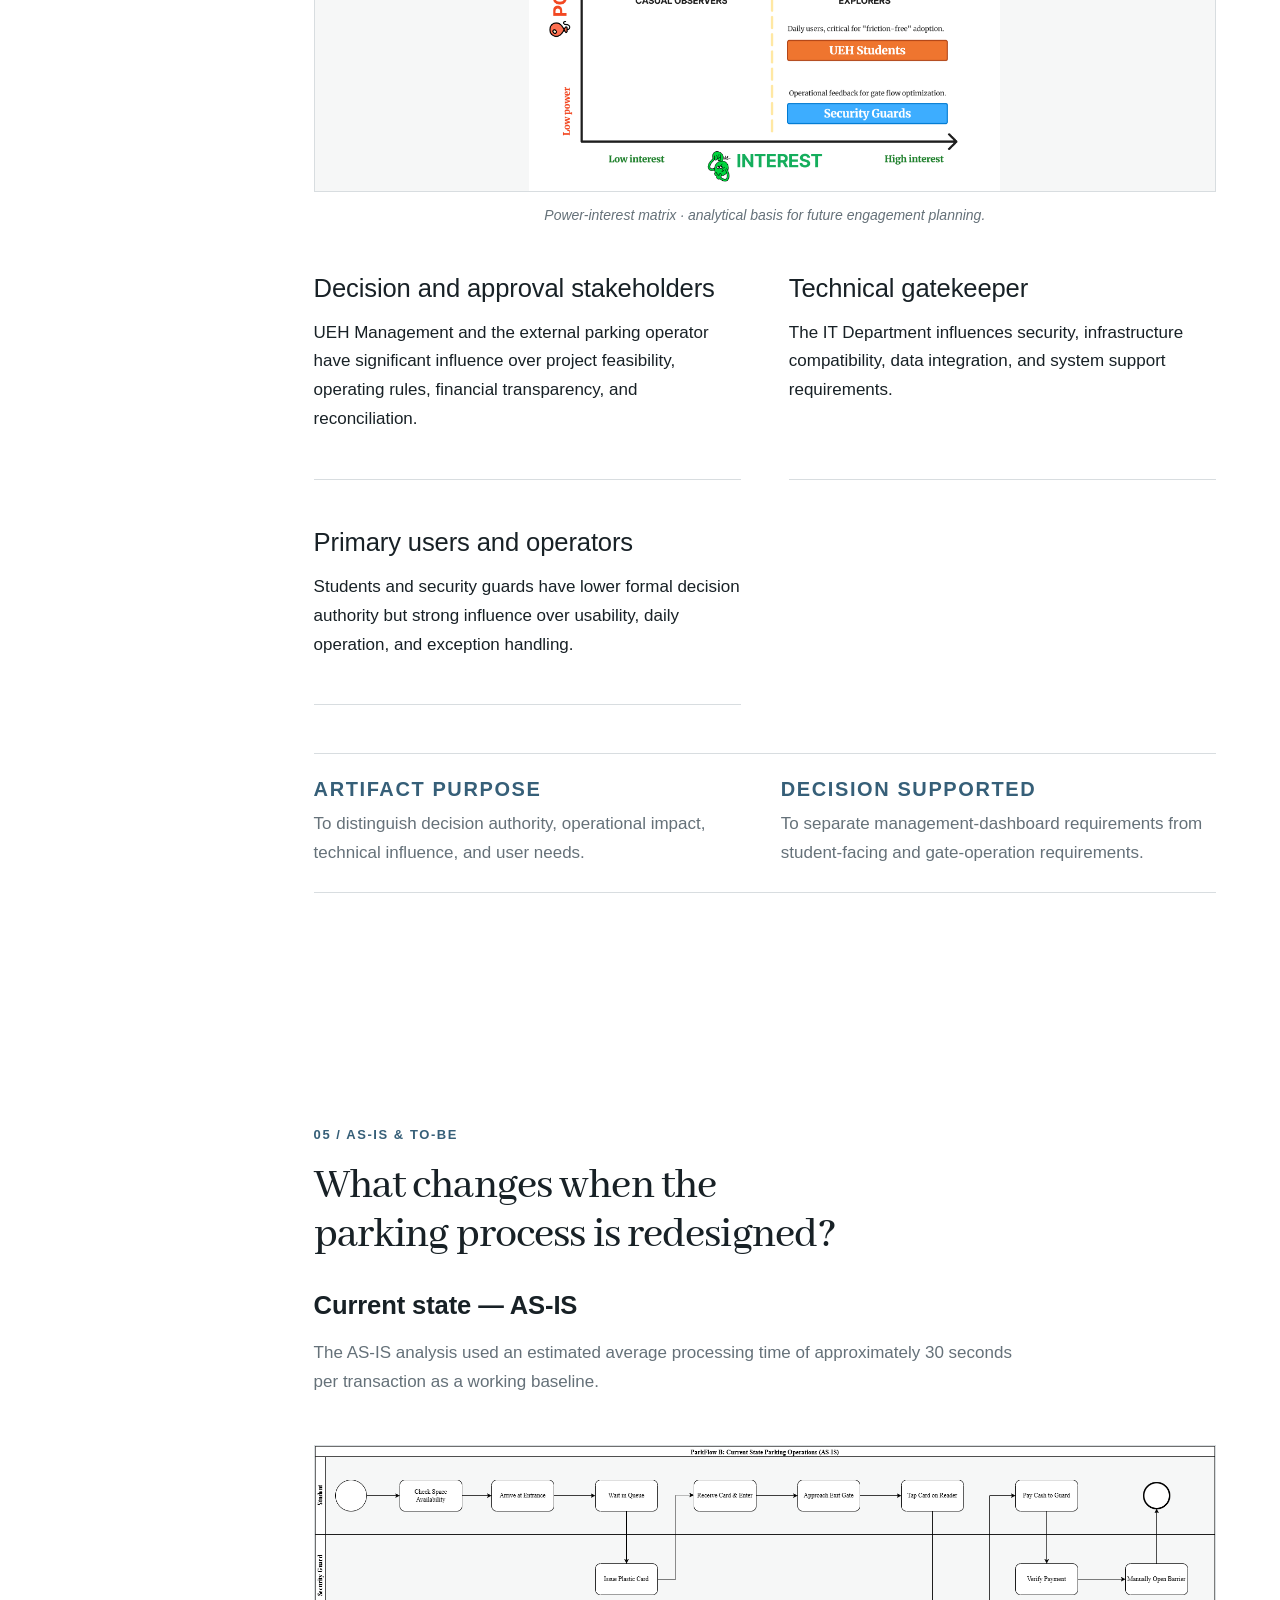
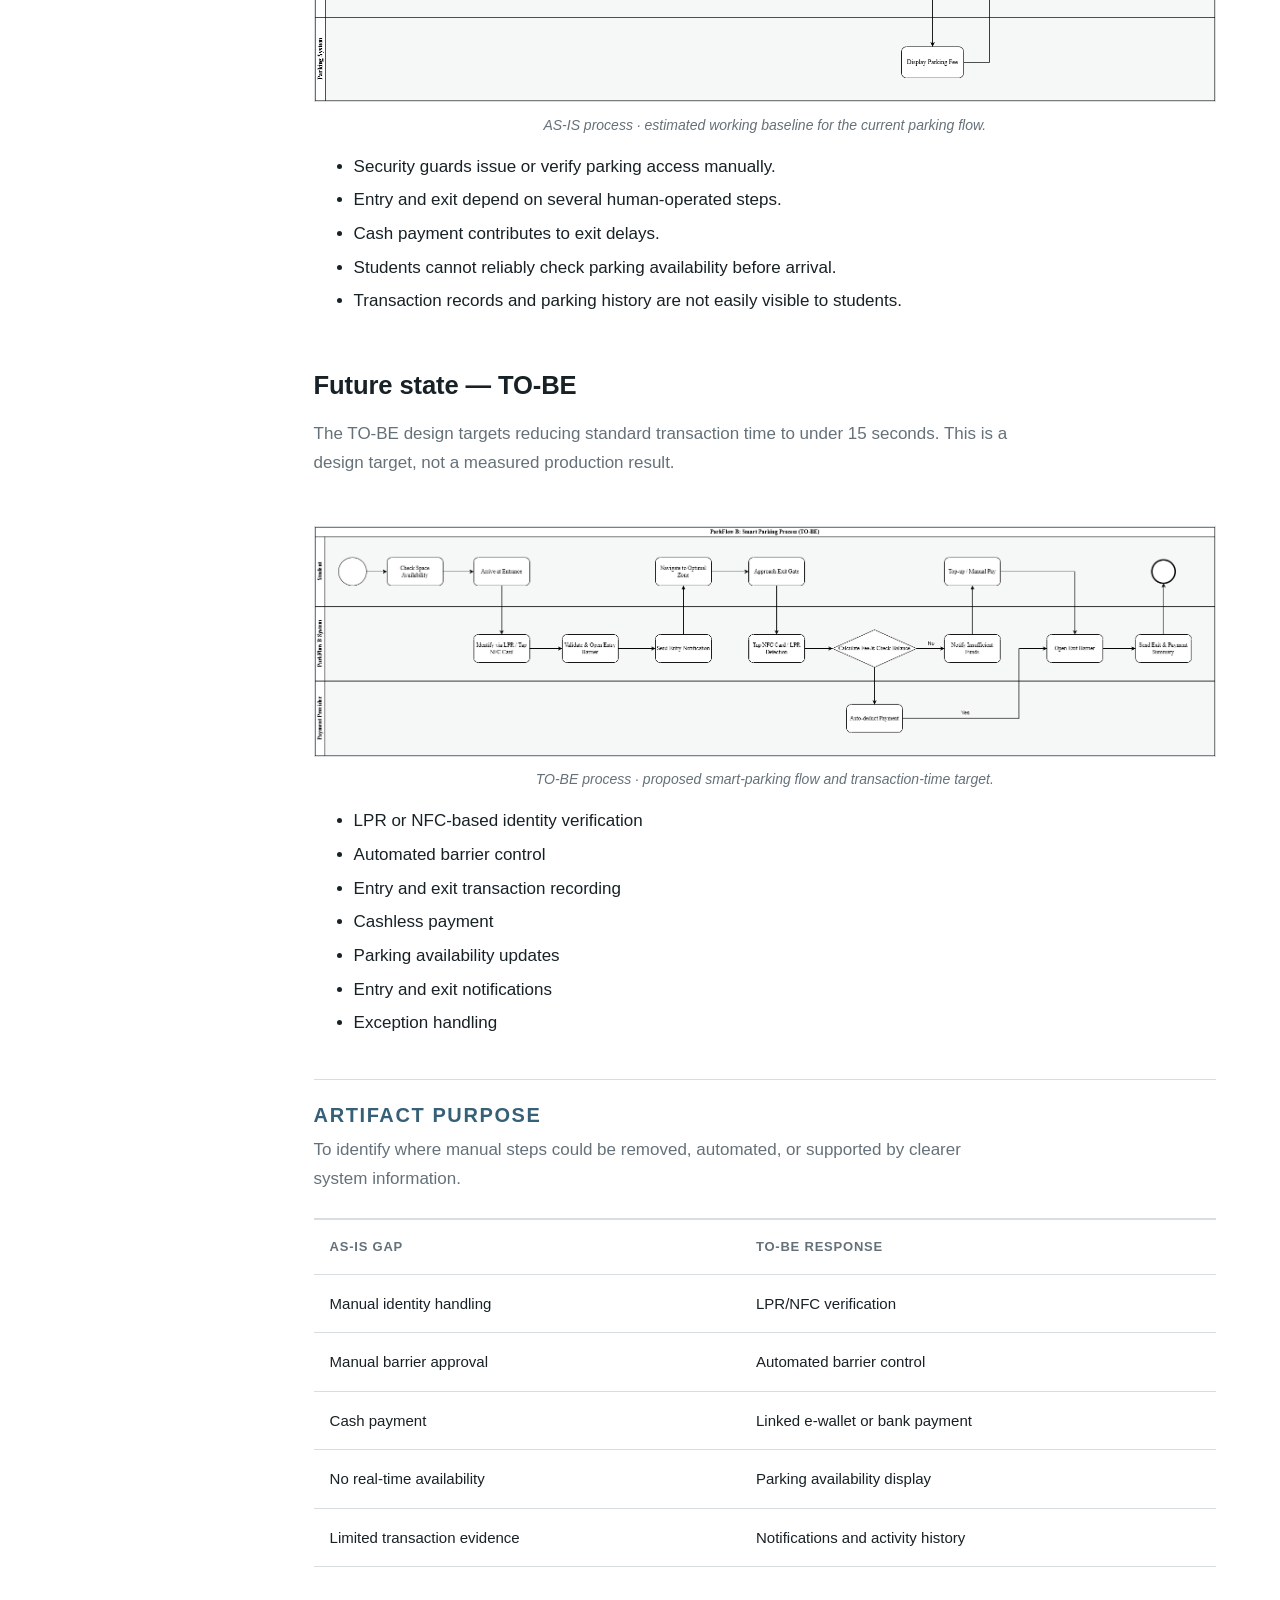
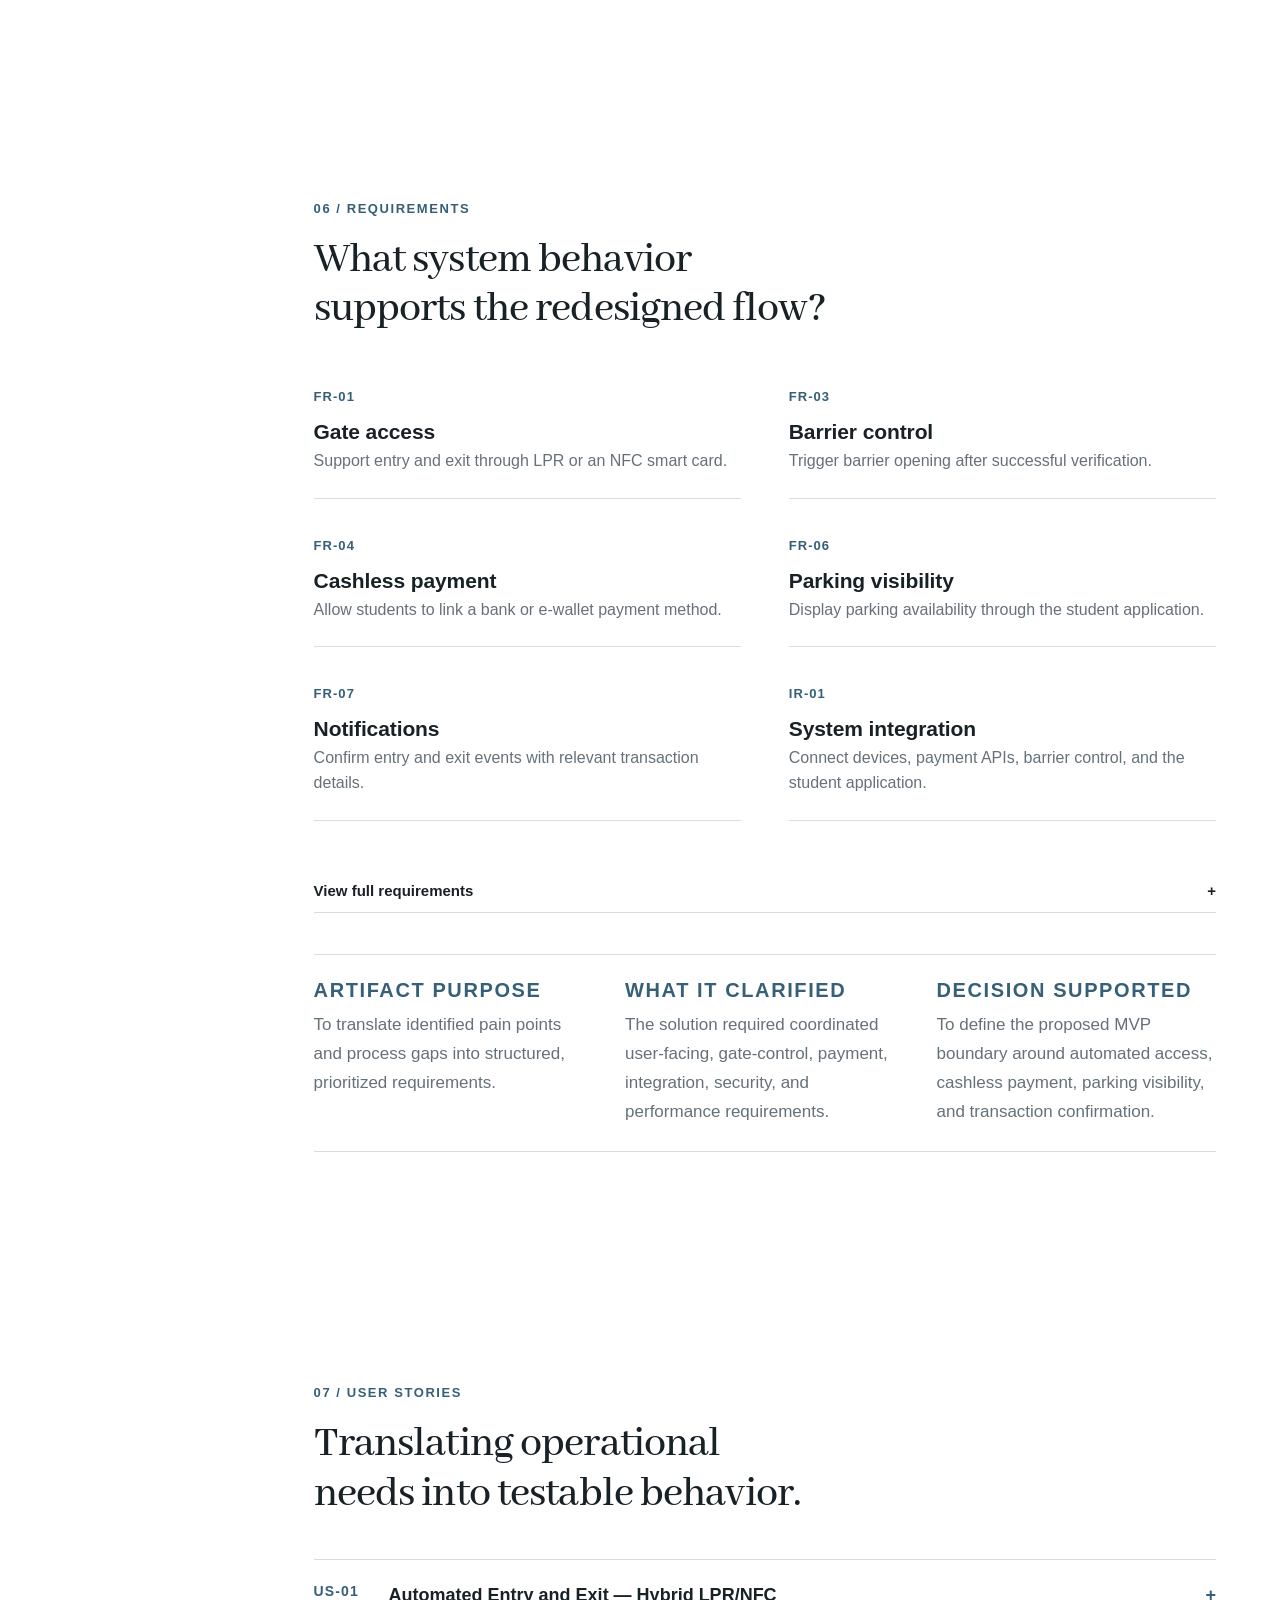
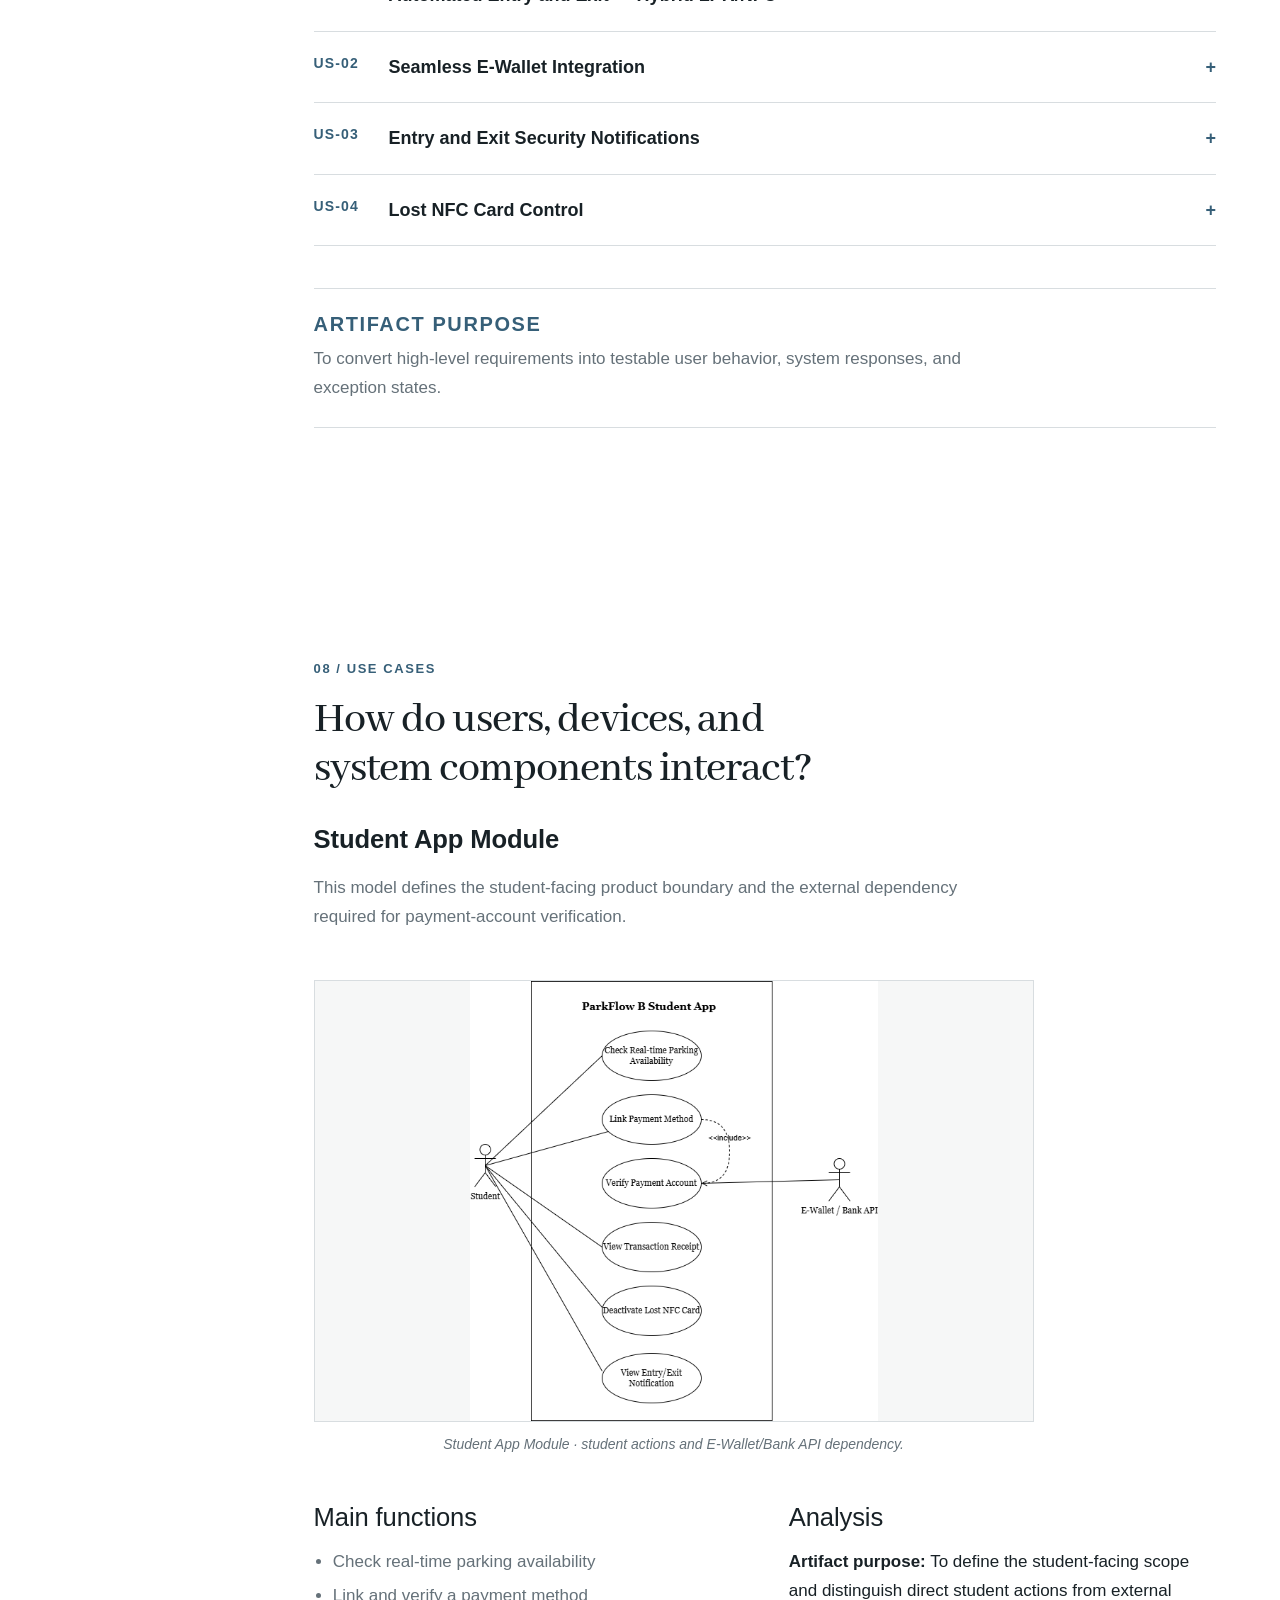
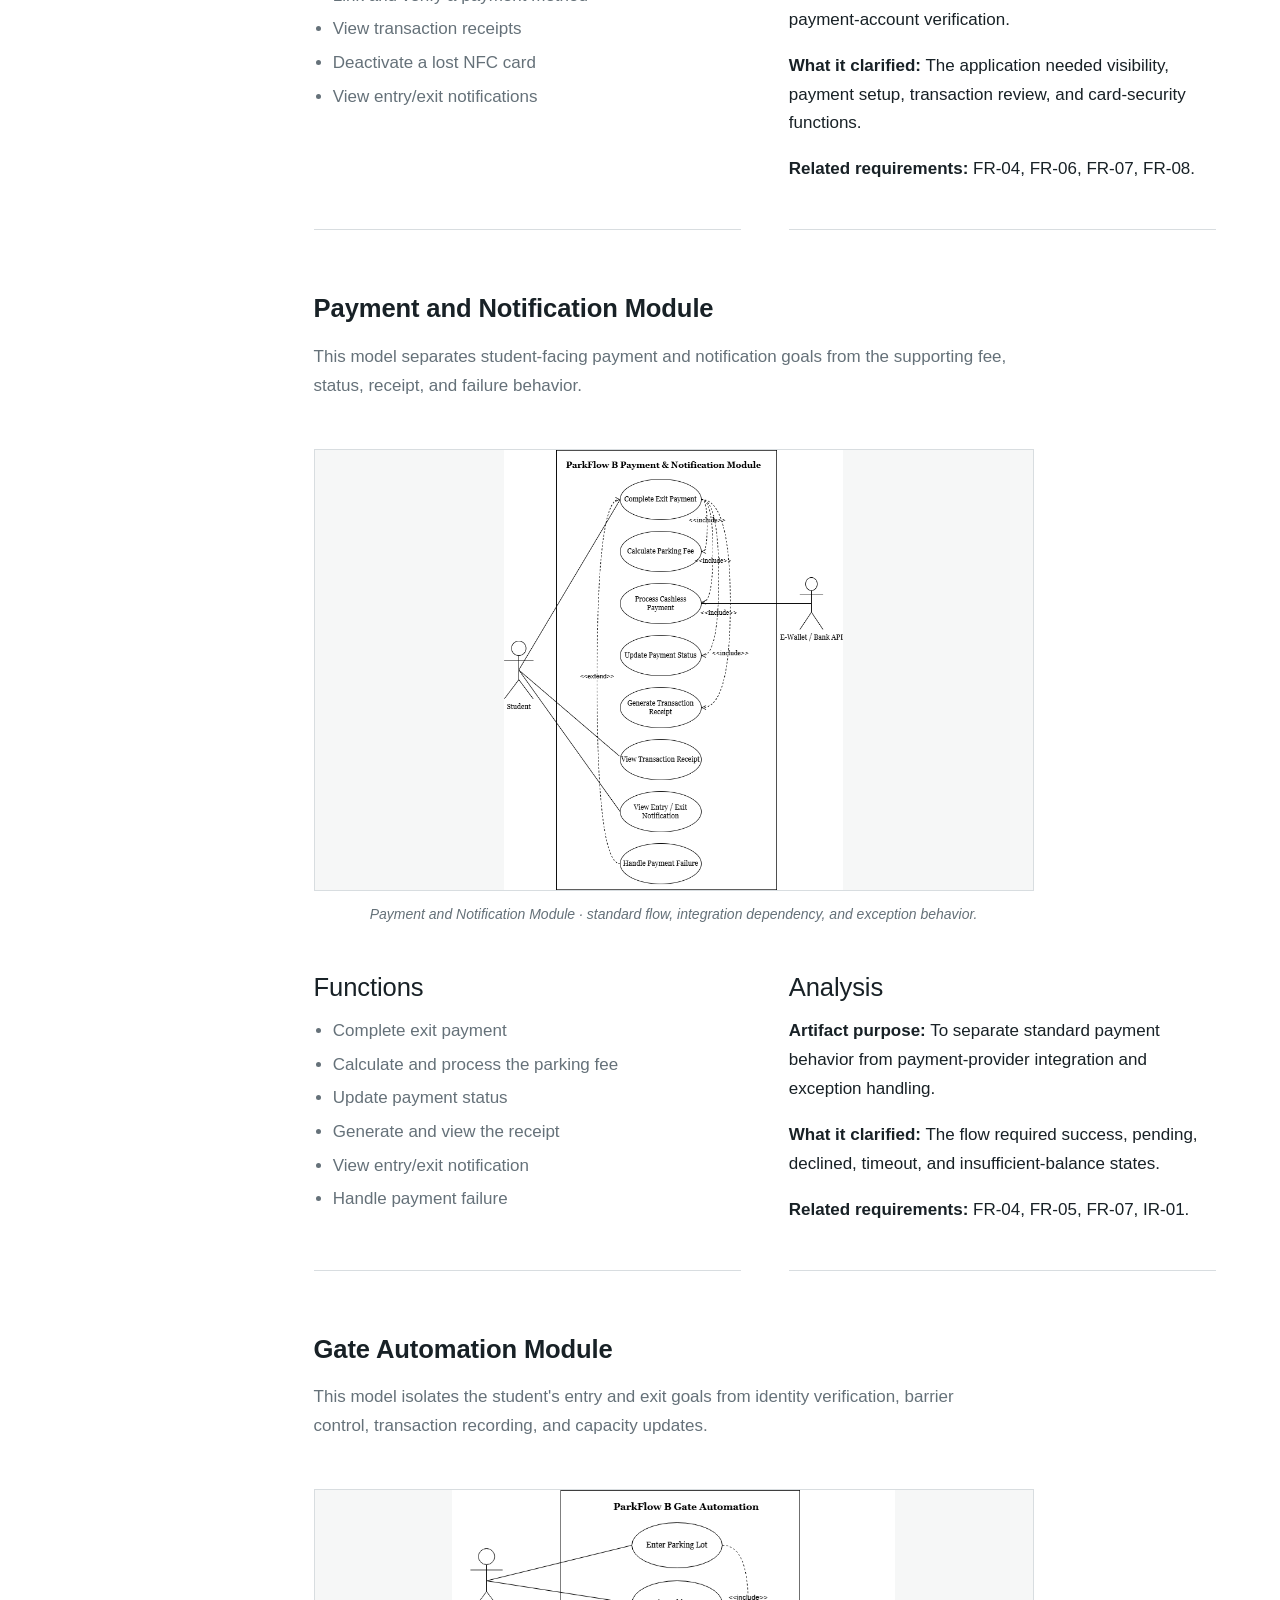
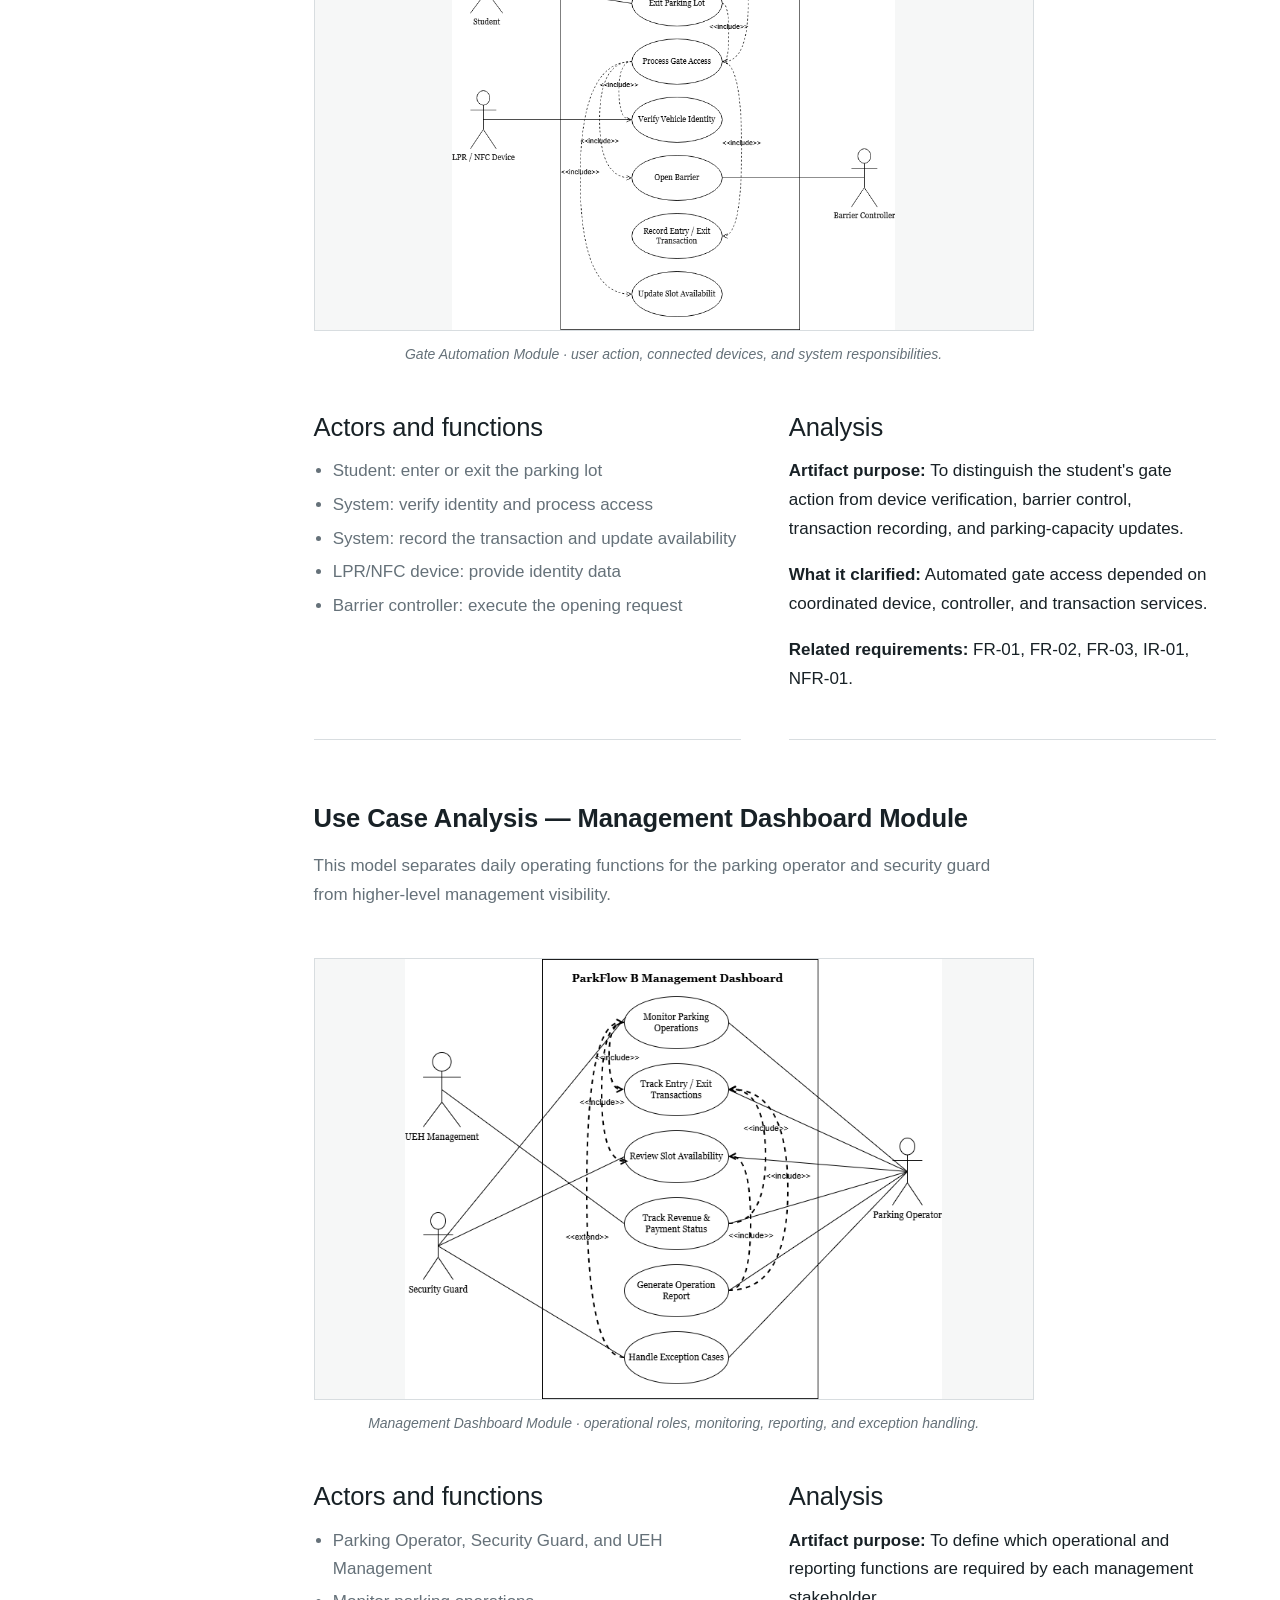
==== commit d291c4d2: "Redesign project case study storytelling" ====
--- a/projects/parkflow-b.html
+++ b/projects/parkflow-b.html
@@ -3,9 +3,9 @@
 <head>
   <meta charset="utf-8">
   <meta name="viewport" content="width=device-width, initial-scale=1">
-  <meta name="description" content="Business Analyst case study of ParkFlow B, an academic smart-parking concept featuring root-cause analysis, stakeholder mapping, AS-IS/TO-BE workflows, requirements, use cases, and low-fidelity wireframes.">
+  <meta name="description" content="Business Analyst case study of the UEH Smart Parking System, an academic concept featuring root-cause analysis, stakeholder mapping, AS-IS/TO-BE workflows, requirements, use cases, and low-fidelity wireframes.">
   <meta name="theme-color" content="#f0f2f3">
-  <meta property="og:title" content="ParkFlow B Case Study | Tran Thi Ngoc Thu">
+  <meta property="og:title" content="UEH Smart Parking System Case Study | Tran Thi Ngoc Thu">
   <meta property="og:description" content="Business Analysis artifacts for an academic smart-parking concept at UEH Campus B.">
   <meta property="og:type" content="article">
   <meta property="og:url" content="https://tran-thi-ngoc-thu-portfolio.vercel.app/projects/parkflow-b.html">
@@ -16,7 +16,7 @@
   <link rel="stylesheet" href="../assets/css/parkflow-b.css">
   <script src="../assets/js/main.js" defer></script>
   <script src="../assets/js/virtuhire.js" defer></script>
-  <title>ParkFlow B Case Study | Tran Thi Ngoc Thu</title>
+  <title>UEH Smart Parking System Case Study | Tran Thi Ngoc Thu</title>
 </head>
 <body class="case-study-page parkflow-page">
   <a class="skip-link" href="#main-content">Skip to case study</a>
@@ -47,17 +47,17 @@
         <nav class="breadcrumbs" aria-label="Breadcrumb">
           <a href="../index.html">Portfolio</a><span aria-hidden="true">/</span>
           <a href="../index.html#projects">Projects</a><span aria-hidden="true">/</span>
-          <span aria-current="page">ParkFlow B</span>
+          <span aria-current="page">UEH Smart Parking System</span>
         </nav>
 
         <div class="project-heading">
-          <div class="project-classification" aria-label="Project name">
-            <p>Project / ParkFlow B</p>
+          <div class="project-classification" aria-label="Project classification">
+            <p>02 / Case study · Business Analysis · HCI · IoT</p>
           </div>
           <div class="project-heading-copy">
-            <h1>ParkFlow B</h1>
-            <p class="hero-subtitle">Smart Parking Optimization</p>
-            <p class="hero-summary">An academic smart-parking case study exploring automated access, cashless payment, and real-time parking information at UEH Campus B.</p>
+            <h1>UEH Smart Parking System</h1>
+            <p class="hero-subtitle">Hybrid IoT Solution</p>
+            <p class="hero-summary">An academic smart-parking project focused on analyzing existing workflows and identifying opportunities for process improvement, automated access, cashless payment, and clearer parking information.</p>
           </div>
         </div>
 
@@ -113,9 +113,8 @@
 
         <div class="case-content">
           <section class="case-section" id="problem" aria-labelledby="problem-title" data-case-section>
-            <p class="case-eyebrow">01</p>
-            <h2 class="case-major-title" id="problem-title">OVERVIEW</h2>
-            <h3 class="section-subheading">Problem and context</h3>
+            <p class="case-eyebrow">01 / Context</p>
+            <h2 class="case-major-title" id="problem-title">Where does the parking experience break down?</h2>
             <p>ParkFlow B was designed for a campus parking context serving an estimated 500+ daily users. The project examined how manual gate operations, cash-based payments, and limited access to parking information could contribute to congestion and operational workload.</p>
             <div class="challenge-grid" aria-label="Key challenges">
               <article><span>01</span><h3>Manual Operations</h3><p>Ticketing, identity checks, barrier control, and cash handling depend heavily on parking staff.</p></article>
@@ -130,8 +129,8 @@
           </section>
 
           <section class="case-section" id="role" aria-labelledby="role-title" data-case-section>
-            <p class="case-eyebrow">02</p>
-            <h2 class="case-major-title" id="role-title">ROLE</h2>
+            <p class="case-eyebrow">02 / My role</p>
+            <h2 class="case-major-title" id="role-title">What did I analyze and define?</h2>
             <div class="role-grid">
               <article><h3>Process Analysis</h3><p>Analyzed the existing parking workflow and mapped the AS-IS and proposed TO-BE processes to identify operational gaps.</p></article>
               <article><h3>Requirement Analysis</h3><p>Translated identified pain points and stakeholder needs into business, functional, integration, and non-functional requirements.</p></article>
@@ -141,9 +140,8 @@
           </section>
 
           <section class="case-section" id="root-cause" aria-labelledby="root-cause-title" data-case-section>
-            <p class="case-eyebrow">03</p>
-            <h2 class="case-major-title" id="root-cause-title">ROOT CAUSE</h2>
-            <h3 class="section-subheading">Root-cause analysis</h3>
+            <p class="case-eyebrow">03 / Root causes</p>
+            <h2 class="case-major-title" id="root-cause-title">What was creating friction in the existing process?</h2>
             <p>To structure the causes of peak-period congestion, I used a Fishbone (Ishikawa) diagram covering six categories: Management, Environment, Methods, Measurement, People, and Technology.</p>
             <p>The analysis suggested that manual operational steps and limited real-time data visibility were central contributors to delay and uncertainty. These are analytical findings to validate, rather than empirically proven causes.</p>
             <figure class="artifact-figure">
@@ -160,9 +158,8 @@
           </section>
 
           <section class="case-section" id="stakeholders" aria-labelledby="stakeholders-title" data-case-section>
-            <p class="case-eyebrow">04</p>
-            <h2 class="case-major-title" id="stakeholders-title">STAKEHOLDERS</h2>
-            <h3 class="section-subheading">Stakeholder analysis and mapping</h3>
+            <p class="case-eyebrow">04 / Stakeholders</p>
+            <h2 class="case-major-title" id="stakeholders-title">Who interacts with—and governs—the parking system?</h2>
             <p>The stakeholder model considers UEH Management, the external parking operator, the IT Department, students, and security guards. Their needs should be validated during later workflow and usability testing.</p>
             <figure class="artifact-figure">
               <button class="image-button" type="button" data-lightbox-src="../assets/images/parkflow-b/stakeholder-analysis-table.png" data-lightbox-alt="Stakeholder analysis table comparing roles, priorities, power, interest, and engagement categories for ParkFlow B">
@@ -190,8 +187,8 @@
           </section>
 
           <section class="case-section" id="process" aria-labelledby="process-title" data-case-section>
-            <p class="case-eyebrow">05</p>
-            <h2 class="case-major-title" id="process-title">AS-IS / TO-BE</h2>
+            <p class="case-eyebrow">05 / AS-IS &amp; TO-BE</p>
+            <h2 class="case-major-title" id="process-title">What changes when the parking process is redesigned?</h2>
             <div class="process-analysis">
               <h3 class="section-subheading">Current state — AS-IS</h3>
               <p>The AS-IS analysis used an estimated average processing time of approximately 30 seconds per transaction as a working baseline.</p>
@@ -242,9 +239,19 @@
           </section>
 
           <section class="case-section" id="requirements" aria-labelledby="requirements-title" data-case-section>
-            <p class="case-eyebrow">06</p>
-            <h2 class="case-major-title" id="requirements-title">REQUIREMENTS</h2>
-            <div class="table-scroll" tabindex="0" role="region" aria-label="ParkFlow B requirements table">
+            <p class="case-eyebrow">06 / Requirements</p>
+            <h2 class="case-major-title" id="requirements-title">What system behavior supports the redesigned flow?</h2>
+            <div class="representative-grid" aria-label="Representative requirements">
+              <article><span>FR-01</span><h3>Gate access</h3><p>Support entry and exit through LPR or an NFC smart card.</p></article>
+              <article><span>FR-03</span><h3>Barrier control</h3><p>Trigger barrier opening after successful verification.</p></article>
+              <article><span>FR-04</span><h3>Cashless payment</h3><p>Allow students to link a bank or e-wallet payment method.</p></article>
+              <article><span>FR-06</span><h3>Parking visibility</h3><p>Display parking availability through the student application.</p></article>
+              <article><span>FR-07</span><h3>Notifications</h3><p>Confirm entry and exit events with relevant transaction details.</p></article>
+              <article><span>IR-01</span><h3>System integration</h3><p>Connect devices, payment APIs, barrier control, and the student application.</p></article>
+            </div>
+            <details class="deep-dive">
+              <summary>View full requirements <span aria-hidden="true">+</span></summary>
+              <div class="table-scroll" tabindex="0" role="region" aria-label="Full ParkFlow B requirements table">
               <table class="requirements-table">
                 <thead><tr><th>ID</th><th>Type</th><th>Requirement</th><th>Priority</th><th>Rationale</th></tr></thead>
                 <tbody>
@@ -262,7 +269,8 @@
                   <tr><td>NFR-01</td><td>Non-functional</td><td>Target completing vehicle and account matching within two seconds under normal conditions.</td><td>Must Have</td><td>Supports faster standard gate processing.</td></tr>
                 </tbody>
               </table>
-            </div>
+              </div>
+            </details>
             <div class="artifact-insight three-up">
               <div><h3>Artifact purpose</h3><p>To translate identified pain points and process gaps into structured, prioritized requirements.</p></div>
               <div><h3>What it clarified</h3><p>The solution required coordinated user-facing, gate-control, payment, integration, security, and performance requirements.</p></div>
@@ -271,10 +279,10 @@
           </section>
 
           <section class="case-section" id="user-stories" aria-labelledby="stories-title" data-case-section>
-            <p class="case-eyebrow">07</p>
-            <h2 class="case-major-title" id="stories-title">USER STORIES</h2>
+            <p class="case-eyebrow">07 / User stories</p>
+            <h2 class="case-major-title" id="stories-title">Translating operational needs into testable behavior.</h2>
             <div class="story-list">
-              <details open>
+              <details>
                 <summary><span>US-01</span> Automated Entry and Exit — Hybrid LPR/NFC</summary>
                 <div><p>As a student, I want to enter and exit using LPR or an NFC card, so that I can complete the standard gate process with minimal manual interaction.</p><ul><li>Given registered vehicle or NFC data is available, when the student approaches the gate, then the system attempts to match the presented identity with the registered account.</li><li>Given identity matching succeeds, when verification is completed, then the barrier-opening request is triggered.</li><li>Given the entry or exit event is recorded, when the transaction is completed, then a confirmation containing the time and vehicle identifier is available to the student.</li><li>Given verification fails, when the system cannot confirm identity, then the barrier remains closed and an exception path is provided.</li><li><strong>Performance targets:</strong> identity matching within two seconds; standard gate flow within five seconds. These are targets, not measured outcomes.</li></ul></div>
               </details>
@@ -295,8 +303,8 @@
           </section>
 
           <section class="case-section" id="use-cases" aria-labelledby="use-cases-title" data-case-section>
-            <p class="case-eyebrow">08</p>
-            <h2 class="case-major-title" id="use-cases-title">USE CASES</h2>
+            <p class="case-eyebrow">08 / Use cases</p>
+            <h2 class="case-major-title" id="use-cases-title">How do users, devices, and system components interact?</h2>
             <article class="use-case-module">
               <h3 class="section-subheading">Student App Module</h3>
               <p>This model defines the student-facing product boundary and the external dependency required for payment-account verification.</p>
@@ -324,8 +332,8 @@
           </section>
 
           <section class="case-section" id="wireframes" aria-labelledby="wireframes-title" data-case-section>
-            <p class="case-eyebrow">09</p>
-            <h2 class="case-major-title" id="wireframes-title">WIREFRAMES</h2>
+            <p class="case-eyebrow">09 / Prototype</p>
+            <h2 class="case-major-title" id="wireframes-title">How are the redesigned flows represented in the interface?</h2>
             <p>Based on the proposed requirements and use cases, I created six low-fidelity wireframes covering the main student journey. The screens illustrate how parking visibility, transaction confirmation, payment, digital identity, and activity history could be expressed through the student application.</p>
             <div class="prototype-grid">
               <figure><button class="image-button" type="button" data-lightbox-src="../assets/images/parkflow-b/wireframe-parking-overview.png" data-lightbox-alt="Low-fidelity ParkFlow B parking overview screen showing campus selection, availability, occupancy, and fee information"><img src="../assets/images/parkflow-b/wireframe-parking-overview.png" alt="Low-fidelity ParkFlow B parking overview screen showing campus selection, availability, occupancy, and fee information" loading="lazy" width="309" height="609"><span>Open full image</span></button><figcaption><strong>Parking Availability Screen</strong><span>Purpose: review general parking status before travelling.</span><ul><li>Select location and view available spaces</li><li>Review occupancy status and parking fees</li><li>Access other application functions</li></ul><span>FR-06 · Display parking availability.</span><em>Addresses the information gap in the AS-IS process.</em></figcaption></figure>
@@ -338,8 +346,8 @@
           </section>
 
           <section class="case-section" id="outcomes" aria-labelledby="outcomes-title" data-case-section>
-            <p class="case-eyebrow">10</p>
-            <h2 class="case-major-title" id="outcomes-title">PROPOSED OUTCOMES</h2>
+            <p class="case-eyebrow">10 / Outcomes</p>
+            <h2 class="case-major-title" id="outcomes-title">What did the analysis clarify—and what remains unvalidated?</h2>
             <p>These outcomes describe the intended value of the proposed concept. They are not measured production results.</p>
             <div class="outcome-grid">
               <article><h3>Process Improvement</h3><p>Redesigned the parking journey from a semi-manual AS-IS process into a proposed TO-BE flow using LPR/NFC verification, cashless payment, and parking-status updates.</p></article>
@@ -352,8 +360,8 @@
           </section>
 
           <section class="case-section" id="lessons" aria-labelledby="lessons-title" data-case-section>
-            <p class="case-eyebrow">11</p>
-            <h2 class="case-major-title" id="lessons-title">LESSONS</h2>
+            <p class="case-eyebrow">11 / Reflection</p>
+            <h2 class="case-major-title" id="lessons-title">Process improvement begins with understanding operational friction.</h2>
             <p>Through this project, I learned how to connect an operational problem with structured BA artifacts. Root-cause analysis helped frame the problem, stakeholder mapping clarified different priorities, and the AS-IS/TO-BE comparison provided a basis for defining requirements.</p>
             <p>The most important lesson was that a proposed feature should be traceable to a user pain point, stakeholder need, process gap, or operational goal.</p>
             <div class="lessons-grid">
@@ -366,7 +374,8 @@
       </div>
 
       <nav class="project-navigation case-container" aria-label="Project navigation">
-        <a class="return-link" href="../index.html">Return</a>
+        <a href="../index.html#projects">← All projects</a>
+        <a class="next-project" href="virtuhire.html"><span>Previous project</span>← VirtuHire</a>
       </nav>
     </article>
   </main>
@@ -374,8 +383,6 @@
   <footer>
     <div class="section-inner footer-inner">
       <p>© <span id="current-year">2026</span> Tran Thi Ngoc Thu</p>
-      <p>ParkFlow B · Business Analysis case study</p>
-      <a href="#overview">Back to top ↑</a>
     </div>
   </footer>
 
--- a/assets/css/style.css
+++ b/assets/css/style.css
@@ -1,3 +1,5 @@
+@import url("https://fonts.googleapis.com/css2?family=Abhaya+Libre:wght@400;500;600;700&display=swap");
+
 /* 1. CSS variables */
 :root {
   color-scheme: light;
@@ -10,8 +12,8 @@
   --heading-accent: #2f6684;
   --accent-soft: #dce7ed;
   --border: #d8dde0;
-  --serif: -apple-system, BlinkMacSystemFont, "Segoe UI", Helvetica, Arial, sans-serif;
-  --sans: -apple-system, BlinkMacSystemFont, "Segoe UI", Helvetica, Arial, sans-serif;
+  --serif: "Abhaya Libre", Georgia, serif;
+  --sans: "Abhaya Libre", Georgia, serif;
   --max-content: 1120px;
   --page-max: 1200px;
   --page-gutter: clamp(1.5rem, 5vw, 4rem);
@@ -68,17 +70,17 @@
 
 /* 7. Homepage hero */
 .hero { min-height: calc(95svh - var(--header-height)); display: flex; padding: clamp(4.5rem, 9vw, 8rem) var(--page-gutter) clamp(7rem, 12vh, 10rem); align-items: center; }
-.hero-inner { width: min(100%, var(--page-max)); margin-inline: auto; }
-.hero-copy { max-width: 920px; }
-.hero-label { margin: 0 0 clamp(1.5rem, 3vw, 2.25rem); color: var(--accent); font-size: 14px; font-weight: 700; letter-spacing: .14em; text-transform: uppercase; }
-.hero-title { max-width: 900px; margin: 0; font-size: clamp(3.5rem, 6vw, 4.75rem); font-weight: 400; letter-spacing: -.035em; line-height: 1.02; text-wrap: balance; }
-.hero-description { max-width: 620px; margin: clamp(1.75rem, 3vw, 2.5rem) 0 0; color: var(--muted); font-size: clamp(18px, 1.6vw, 21px); line-height: 1.55; text-wrap: balance; }
-.hero-cta { min-height: 44px; display: inline-flex; margin-top: clamp(1.75rem, 3vw, 2.5rem); align-items: center; gap: .65rem; color: var(--text); font-size: 17px; text-decoration-color: var(--accent); transition: color .18s ease, text-decoration-color .18s ease; }
-.hero-cta:hover { color: var(--accent); text-decoration-color: var(--accent); }
+.hero-inner { width: min(100%, var(--page-max)); display: grid; margin-inline: auto; align-items: center; grid-template-columns: minmax(0, .86fr) minmax(0, 1.14fr); gap: clamp(2rem, 3vw, 3rem); }
+.hero-copy { min-width: 0; max-width: none; }
+.hero-label { margin: 0 0 clamp(.875rem, 1.4vw, 1.125rem); color: var(--accent); font-size: 14px; font-weight: 700; letter-spacing: .14em; text-transform: uppercase; }
+.hero-title { max-width: none; margin: 0; font-size: clamp(2.375rem, 3.15vw, 3rem); font-weight: 500; letter-spacing: -.02em; line-height: 1.06; text-align: left; text-wrap: balance; }
+.hero-description { max-width: none; margin: clamp(.875rem, 1.4vw, 1.125rem) 0 0; color: var(--muted); font-size: clamp(17px, 1.4vw, 19px); font-style: italic; line-height: 1.55; text-align: left; text-wrap: balance; }
+.hero-art { width: 100%; max-width: 700px; margin: 0; justify-self: end; }
+.hero-art img { width: 100%; height: auto; object-fit: contain; }
 .hero-copy > * { animation: hero-reveal .45s ease both; }
 .hero-copy > :nth-child(2) { animation-delay: .08s; }
 .hero-copy > :nth-child(3) { animation-delay: .16s; }
-.hero-copy > :nth-child(4) { animation-delay: .24s; }
+.hero-art { animation: hero-reveal .45s ease .16s both; }
 
 @keyframes hero-reveal {
   from { opacity: 0; transform: translateY(10px); }
@@ -107,49 +109,31 @@
 .tool-group p { margin: 0; color: var(--muted); font-size: 17px; font-weight: 400; line-height: 1.5; overflow-wrap: anywhere; }
 
 /* 9. Projects */
-.projects-heading { margin-bottom: 2.5rem; }
-.projects-heading .primary-section-title { margin: 0; }
-.project-timeline { display: grid; max-width: 1040px; gap: 2.5rem; }
-.timeline-project { position: relative; background: transparent; border-radius: 0; }
-.timeline-project:not(:last-child)::after { position: absolute; z-index: 2; top: 52px; bottom: -92px; left: 30px; width: 1px; background: var(--border); content: ""; }
-.timeline-project summary { position: relative; display: grid; min-height: 104px; padding: 1.35rem 0; align-items: center; grid-template-columns: 120px minmax(0, 1fr) auto; gap: 1.6rem; cursor: pointer; list-style: none; }
-.timeline-project summary::-webkit-details-marker { display: none; }
-.timeline-project summary::before { position: absolute; z-index: 3; top: 50%; left: 24px; width: 13px; height: 13px; background: var(--bg); border: 2px solid var(--accent); border-radius: 50%; content: ""; transform: translateY(-50%); }
-.timeline-project[open] summary::before { background: var(--accent); }
-.timeline-project.is-visible summary::before { animation: timeline-dot 1s ease-out .2s both; }
-.timeline-project time { padding-left: 3rem; color: var(--accent); font-size: 14px; font-weight: 400; letter-spacing: .08em; text-transform: uppercase; }
-.project-summary { display: grid; gap: .4rem; }
-.project-title { margin: 0; color: var(--heading-accent); font-size: 26px; font-weight: 400; transition: color .2s ease; }
-.timeline-project summary:hover .project-title { color: var(--accent); }
-.project-role { color: var(--muted); font-size: 14px; font-weight: 400; letter-spacing: .015em; }
-.project-toggle { min-width: 78px; color: var(--accent); font-size: 0; font-weight: 400; letter-spacing: .08em; text-align: right; text-transform: uppercase; }
-.project-toggle::before { font-size: 14px; content: "Details +"; }
-.timeline-project[open] .project-toggle::before { content: "Close −"; }
-.project-details { max-width: 860px; margin: 0; padding: 0 0 2rem 9.75rem; color: var(--muted); font-size: 17px; line-height: 1.75; }
-.project-details > p:not(.project-detail-label) { text-align: justify; text-justify: inter-word; hyphens: auto; }
-.project-detail-label { margin: 0 0 .55rem; color: var(--accent); font-size: 14px; font-weight: 700; letter-spacing: .12em; text-transform: uppercase; }
-.project-detail-label:not(:first-child) { margin-top: 1.6rem; }
-.project-details > ul:not(.tags) { padding-left: 1.2rem; }
-.project-details > ul:not(.tags) li { margin-bottom: .5rem; text-align: justify; text-justify: inter-word; hyphens: auto; }
-.tags { display: flex; margin: 1.4rem 0; padding: .9rem 0; flex-wrap: wrap; gap: .35rem .65rem; border-top: 1px solid var(--border); border-bottom: 1px solid var(--border); list-style: none; }
-.tags::before { margin-right: .25rem; color: var(--accent); font-size: 14px; font-weight: 700; letter-spacing: .1em; content: "FOCUS AREAS"; }
-.tags li { padding: 0; background: transparent; color: var(--muted); font-size: 14px; }
-.tags li:not(:last-child)::after { margin-left: .65rem; color: var(--border); content: "·"; }
-.external-link { display: inline-block; font-size: 14px; font-weight: 700; letter-spacing: .08em; text-transform: uppercase; }
-.project-link-heading { margin: 1.25rem 0 0; font-size: 21px; }
-.project-case-link { display: inline-flex; padding: .2rem 0; align-items: center; gap: .5rem; color: var(--accent); border-bottom: 1px solid var(--accent); font-size: inherit; font-weight: 700; letter-spacing: .015em; text-decoration: none; transition: color .2s ease, border-color .2s ease; }
-.project-details .external-link { display: inline-flex; min-height: 40px; padding: .35rem 0; align-items: center; gap: .65rem; color: var(--accent); border-bottom: 1px solid var(--accent); font-size: 14px; font-weight: 700; letter-spacing: .08em; text-decoration: none; text-transform: uppercase; transition: color .2s ease, border-color .2s ease; }
-.project-case-link:hover, .project-details .external-link:hover { color: var(--text); border-color: var(--text); }
-
+.projects-heading { margin-bottom: clamp(4.5rem, 7vw, 6rem); }
+.projects-heading .primary-section-title, .about-layout > .primary-section-title { margin: 0; font-size: clamp(2.75rem, 4vw, 3.25rem); font-weight: 600; letter-spacing: -.025em; }
+.projects-showcase { max-width: 960px; }
+.project-feature { position: relative; min-width: 0; }
+.project-feature + .project-feature { margin-top: clamp(5rem, 7vw, 6rem); padding-top: clamp(5rem, 7vw, 6rem); border-top: 1px solid var(--accent-soft); }
+.project-feature + .project-feature::before { position: absolute; top: -1px; left: 0; width: 64px; height: 2px; background: var(--accent); content: ""; }
+.project-index { margin: 0 0 1.25rem; color: var(--accent); font-size: 14px; font-weight: 500; letter-spacing: .11em; line-height: 1.4; }
+.project-index span { font-weight: 700; }
+.project-feature-header { max-width: 900px; }
+.project-feature-title { margin: 0; color: var(--text); font-size: 26px; font-weight: 700; letter-spacing: -.01em; line-height: 1.2; text-wrap: balance; }
+.project-feature-descriptor { margin: .5rem 0 0; color: var(--muted); font-size: 17px; font-weight: 600; line-height: 1.5; text-wrap: balance; }
+.project-feature-description { width: min(100%, 960px); max-width: none; margin: 1.75rem auto 0; color: var(--muted); font-size: clamp(18px, 1.5vw, 20px); font-style: italic; line-height: 1.65; text-align: justify; text-justify: inter-word; hyphens: auto; }
+.project-feature-domain { margin: 1.25rem 0 0; color: var(--accent); font-size: 15px; font-weight: 500; letter-spacing: .025em; }
+.project-visual-link { width: min(100%, 960px); display: block; margin: clamp(3rem, 5vw, 4rem) auto 0; overflow: hidden; background: var(--surface); text-decoration: none; }
+.project-visual-link img { width: 100%; height: auto; object-fit: contain; transition: opacity .35s ease, transform .35s ease; }
+.project-visual-link:hover img, .project-visual-link:focus-visible img { opacity: .97; transform: scale(1.008); }
+.project-capabilities { margin: 1.75rem 0 0; color: var(--muted); font-size: 15px; line-height: 1.65; }
+.project-more-link { min-height: 44px; display: inline-flex; margin-top: 1rem; align-items: center; gap: .55rem; color: var(--text); font-size: 17px; font-weight: 600; text-decoration-color: var(--accent); transition: color .2s ease; }
+.project-more-link span { transition: transform .2s ease; }
+.project-more-link:hover { color: var(--accent); }
+.project-more-link:hover span, .project-more-link:focus-visible span { transform: translateX(4px); }
+.project-feature.reveal { transition-duration: .45s; }
 /* Subtle reveal effects */
 .reveal { opacity: 0; transform: translateY(14px); transition: opacity .65s ease, transform .65s ease; }
 .reveal.is-visible { opacity: 1; transform: translateY(0); }
-
-@keyframes timeline-dot {
-  0% { background: var(--bg); box-shadow: 0 0 0 0 var(--accent-soft); }
-  45% { background: var(--accent); box-shadow: 0 0 0 8px var(--accent-soft); }
-  100% { background: var(--accent); box-shadow: 0 0 0 3px var(--accent-soft); }
-}
 
 /* 10. Achievements & Activities */
 .achievements { background: var(--surface); }
@@ -173,7 +157,7 @@
 
 /* 12. Footer */
 footer { padding: 1.3rem clamp(2rem, 6vw, 6.5rem); background: var(--text); color: var(--bg); }
-.footer-inner { display: flex; align-items: center; justify-content: space-between; gap: 1rem; font-size: 13px; }
+.footer-inner { display: flex; align-items: center; justify-content: flex-start; gap: 1rem; font-size: 13px; }
 .footer-inner p { margin: 0; }
 
 /* 13. Dark mode */
@@ -190,6 +174,9 @@
   :root { --page-gutter: clamp(1.25rem, 5vw, 3rem); }
   .section { padding-inline: clamp(1.25rem, 5vw, 3rem); }
   .about-layout { grid-template-columns: 1fr; }
+  .hero-inner { grid-template-columns: 1fr; gap: 3rem; }
+  .hero-copy { max-width: 680px; }
+  .hero-art { justify-self: start; }
   .education { padding: 3rem 0 0; border-top: 1px solid var(--border); }
   .tools-panel { margin-top: 2.5rem; }
 }
@@ -207,7 +194,7 @@
   .primary-nav a::after { right: 0; bottom: .25rem; left: 0; transform-origin: left; }
   .theme-toggle { width: fit-content; }
   .hero { min-height: calc(100svh - var(--header-height)); padding-block: clamp(4rem, 14vw, 6rem) clamp(5rem, 16vw, 7rem); align-items: center; }
-  .hero-title { max-width: 11ch; font-size: clamp(2.5rem, 11.5vw, 3rem); line-height: 1.04; }
+  .hero-title { max-width: 12ch; font-size: clamp(2.5rem, 11.5vw, 3rem); line-height: 1.04; }
   .hero-description { max-width: 32rem; font-size: 18px; }
 }
 
@@ -218,13 +205,13 @@
   .section-heading { margin-bottom: 3rem; }
   .section-heading .eyebrow { grid-row: auto; }
   .tool-groups { gap: 0; }
-  .timeline-project summary { min-height: 0; padding: 1.25rem 0; grid-template-columns: 1fr auto; gap: .7rem 1rem; }
-  .timeline-project summary::before { top: 1.55rem; left: .4rem; transform: none; }
-  .timeline-project:not(:last-child)::after { top: 1.55rem; bottom: -3.35rem; left: 12px; }
-  .timeline-project time { grid-column: 1; padding-left: 1.5rem; }
-  .project-summary { grid-column: 1; }
-  .project-toggle { grid-column: 2; grid-row: 1 / 3; align-self: center; }
-  .project-details { padding: 0 0 1.5rem; }
+  .projects-heading { margin-bottom: 3.5rem; }
+  .projects-heading .primary-section-title, .about-layout > .primary-section-title { font-size: clamp(2.25rem, 10vw, 2.625rem); }
+  .project-feature + .project-feature { margin-top: 4rem; padding-top: 4rem; }
+  .project-feature-title { font-size: 26px; }
+  .project-feature-descriptor { font-size: 17px; }
+  .project-feature-description { margin-top: 1.5rem; font-size: 17px; }
+  .project-visual-link { margin-top: 2rem; }
   .certifications ul { grid-template-columns: 1fr; }
   .contact-details { width: 100%; grid-template-columns: 1fr; gap: 1.75rem; }
   .tool-row { grid-template-columns: 1fr; }
@@ -249,6 +236,7 @@
   html { scroll-behavior: auto; }
   *, *::before, *::after { scroll-behavior: auto; transition-duration: .01ms !important; }
   .hero-copy > * { animation: none; }
+  .hero-art { animation: none; }
   .reveal { opacity: 1; transform: none; }
-  .timeline-project.is-visible summary::before { animation: none; background: var(--accent); box-shadow: 0 0 0 3px var(--accent-soft); }
-}
+  .project-visual-link:hover img, .project-visual-link:focus-visible img { opacity: 1; transform: none; }
+}
--- a/assets/css/virtuhire.css
+++ b/assets/css/virtuhire.css
@@ -6,6 +6,7 @@
   --case-rule: 1px solid var(--border);
   --case-shadow: 0 18px 50px rgb(24 33 38 / 8%);
   --case-font: -apple-system, BlinkMacSystemFont, "Segoe UI", Helvetica, Arial, sans-serif;
+  --case-display: var(--serif);
   font-family: var(--case-font);
 }
 
@@ -17,12 +18,14 @@
 .case-study-page p,
 .case-study-page li,
 .case-study-page button { font-family: var(--case-font); }
+.case-study-page .project-heading-copy h1,
+.case-study-page .case-major-title { font-family: var(--case-display); }
 .case-container { width: min(calc(100% - (2 * var(--case-gutter))), var(--case-wide)); margin-inline: auto; }
 .case-study { min-width: 0; }
-.case-study p, .case-study li { font-size: 18px; }
+.case-study p, .case-study li { font-size: 17px; }
 .case-study p { max-width: var(--case-reading); text-align: left; }
-.case-study h2 { max-width: 900px; margin-bottom: 1.5rem; font-size: clamp(2.25rem, 3.3vw, 2.625rem); }
-.case-study h3 { font-size: clamp(1.375rem, 2vw, 1.625rem); }
+.case-study h2 { max-width: 900px; margin-bottom: 1.5rem; font-size: clamp(2.375rem, 3.5vw, 2.75rem); }
+.case-study h3 { font-size: clamp(1.5rem, 2vw, 1.75rem); }
 .case-eyebrow { margin-bottom: 1rem; color: var(--accent); font-size: 13px !important; font-weight: 600; letter-spacing: .12em; text-transform: uppercase; }
 
 /* 4. Breadcrumbs */
@@ -32,14 +35,14 @@
 
 /* 5. Hero */
 .case-hero { padding-top: clamp(2rem, 4vw, 3rem); }
-.project-heading { max-width: 860px; }
+.project-heading { max-width: 920px; }
 .project-classification { display: grid; margin-bottom: clamp(1.25rem, 2vw, 1.5rem); gap: .25rem; }
-.project-classification p { margin: 0; color: var(--accent); font-size: 13px; font-weight: 400; letter-spacing: .08em; line-height: 1.45; text-transform: none; }
-.project-heading-copy h1 { max-width: none; margin: 0; font-size: clamp(3.5rem, 5vw, 4rem); font-weight: 600; letter-spacing: -.035em; line-height: 1.02; }
+.project-classification p { margin: 0; color: var(--accent); font-size: 13px; font-weight: 600; letter-spacing: .1em; line-height: 1.45; text-transform: uppercase; }
+.project-heading-copy h1 { max-width: none; margin: 0; font-size: clamp(3.75rem, 5.5vw, 4.5rem); font-weight: 600; letter-spacing: -.035em; line-height: 1.02; }
 .case-study .hero-subtitle { max-width: 760px; margin: 1rem 0 0; color: var(--muted); font-size: clamp(1.375rem, 2vw, 1.5rem); font-weight: 400; line-height: 1.35; text-align: left; }
-.case-study .case-major-title { max-width: 900px; margin: 0 0 1.7rem; color: var(--text); font-size: clamp(2.25rem, 3.3vw, 2.625rem); font-weight: 500; letter-spacing: -.02em; line-height: 1.15; }
+.case-study .case-major-title { max-width: 780px; margin: 0 0 1.9rem; color: var(--text); font-size: clamp(2.375rem, 3.5vw, 2.75rem); font-weight: 500; letter-spacing: -.02em; line-height: 1.12; text-wrap: balance; }
 .section-subheading { margin: 0 0 1.25rem; color: var(--text); font-size: clamp(1.375rem, 2vw, 1.625rem); font-weight: 600; }
-.case-study .hero-summary { max-width: 650px; margin: clamp(1.5rem, 2.5vw, 2rem) 0 0; color: var(--muted); font-size: clamp(1.125rem, 1.6vw, 1.25rem); line-height: 1.5; }
+.case-study .hero-summary { max-width: 700px; margin: clamp(1.5rem, 2.5vw, 2rem) 0 0; color: var(--muted); font-size: clamp(1.25rem, 1.8vw, 1.375rem); line-height: 1.52; }
 .project-source-link { min-height: 44px; display: inline-flex; margin-top: 1.5rem; align-items: center; gap: .4rem; color: var(--text); font-size: 15px; font-weight: 500; text-decoration-color: var(--accent); transition: color .18s ease, text-decoration-color .18s ease; }
 .project-source-link:hover { color: var(--accent); text-decoration-color: currentColor; }
 .project-heading > * { animation: project-reveal .42s ease both; }
@@ -50,7 +53,7 @@
 
 /* 6. Project metadata */
 .project-meta { margin-top: clamp(3rem, 5vw, 4rem); }
-.project-meta dl { display: grid; margin: 0; grid-template-columns: repeat(3, minmax(0, 1fr)); gap: clamp(2rem, 4vw, 3.5rem); }
+.project-meta dl { display: grid; margin: 0; grid-template-columns: repeat(3, minmax(0, 1fr)); column-gap: clamp(2rem, 4vw, 3.5rem); row-gap: 2rem; }
 .project-meta dl > div { min-width: 0; }
 .project-meta dt { margin-bottom: .5rem; color: var(--muted); font-size: 13px; font-weight: 400; letter-spacing: .08em; line-height: 1.4; text-transform: none; }
 .project-meta dd { margin: 0; color: var(--text); font-size: 16px; font-weight: 400; line-height: 1.5; overflow-wrap: anywhere; }
@@ -61,38 +64,37 @@
 }
 
 /* 7. Section rhythm */
-.case-section { padding-block: clamp(2.25rem, 3vw, 3rem); border-top: 0; scroll-margin-top: 2rem; }
+.case-section { padding-block: clamp(5rem, 9vw, 8rem); border-top: 0; scroll-margin-top: 2rem; }
 .case-content > .case-section > p:not(.case-eyebrow, .artifact-note) { color: var(--muted); line-height: 1.65; }
 .case-content ul, .case-content ol { line-height: 1.65; }
 .case-content li + li { margin-top: .35rem; }
 
 /* 8. Project at a glance */
-.glance { margin-top: clamp(4rem, 6vw, 6rem); }
-.glance-grid { display: grid; grid-template-columns: repeat(2, minmax(0, 1fr)); gap: 1rem; }
-.glance-grid article { display: grid; min-height: 190px; padding: clamp(1.5rem, 3vw, 2.2rem); background: var(--surface); border-top: 3px solid var(--accent); grid-template-columns: 42px 1fr; gap: 1rem; transition: background-color .25s ease, transform .25s ease; }
-.glance-grid article:hover { background: var(--accent-soft); transform: translateY(-3px); }
+.glance { margin-top: clamp(4rem, 6vw, 6rem); padding-block: clamp(4rem, 7vw, 6rem); border-block: var(--case-rule); }
+.glance-grid { display: grid; grid-template-columns: repeat(2, minmax(0, 1fr)); column-gap: clamp(3rem, 7vw, 6rem); row-gap: 3.5rem; }
+.glance-grid article { display: grid; min-height: 0; padding: 0; background: transparent; grid-template-columns: 42px 1fr; gap: 1rem; }
 .glance-number { color: var(--accent); font-size: 14px; font-weight: 700; letter-spacing: .08em; }
-.glance-grid h3 { margin-bottom: .75rem; color: var(--accent); font-size: 20px; font-weight: 700; letter-spacing: .08em; text-transform: uppercase; }
-.glance-grid p { margin: 0; color: var(--muted); font-size: 17px; line-height: 1.7; }
+.glance-grid h3 { margin-bottom: .75rem; color: var(--text); font-size: 20px; font-weight: 600; letter-spacing: 0; text-transform: none; }
+.glance-grid p { margin: 0; color: var(--muted); font-size: 16px; line-height: 1.65; }
 
 /* 9. Case-study body and table of contents */
-.case-body { display: grid; grid-template-columns: 170px minmax(0, 1fr); gap: clamp(3rem, 7vw, 7rem); align-items: start; }
+.case-body { display: grid; grid-template-columns: 160px minmax(0, 1fr); gap: clamp(4.5rem, 7vw, 6rem); align-items: start; }
 .case-content { min-width: 0; }
-.case-toc { position: sticky; top: calc(var(--header-height) + 2rem); padding-top: clamp(2.25rem, 3vw, 3rem); }
-.case-toc details > summary { color: var(--text); cursor: pointer; font-size: 14px; font-weight: 700; letter-spacing: .11em; list-style: none; text-transform: uppercase; }
+.case-toc { position: sticky; top: calc(var(--header-height) + 2rem); padding-top: clamp(5rem, 9vw, 8rem); }
+.case-toc details > summary { color: var(--muted); cursor: pointer; font-size: 12px; font-weight: 600; letter-spacing: .11em; list-style: none; text-transform: uppercase; }
 .case-toc summary::-webkit-details-marker { display: none; }
 .case-toc nav { display: grid; margin-top: 1rem; border-left: 1px solid var(--border); }
-.case-toc a { padding: .22rem 0 .22rem .9rem; color: var(--muted); font-size: 14px; line-height: 1.45; text-decoration: none; transition: color .2s ease, border-color .2s ease; }
+.case-toc a { padding: .28rem 0 .28rem .9rem; color: var(--muted); font-size: 13px; line-height: 1.45; text-decoration: none; transition: color .2s ease, border-color .2s ease; }
 .case-toc a:hover, .case-toc a[aria-current="true"] { color: var(--text); }
 .case-toc a[aria-current="true"] { margin-left: -1px; border-left: 2px solid var(--accent); }
 
 /* 10. Challenge, role, and process layouts */
-.challenge-grid, .role-grid { display: grid; margin-top: 2.8rem; grid-template-columns: repeat(2, minmax(0, 1fr)); gap: 1px; background: var(--border); border: var(--case-rule); }
-.challenge-grid article, .role-grid article { padding: 1.6rem; background: var(--bg); }
+.challenge-grid, .role-grid { display: grid; margin-top: 3rem; grid-template-columns: repeat(2, minmax(0, 1fr)); column-gap: 3rem; row-gap: 3rem; }
+.challenge-grid article, .role-grid article { padding: 0 0 1.5rem; background: transparent; border-bottom: var(--case-rule); }
 .challenge-grid span { display: block; margin-bottom: 1.5rem; color: var(--accent); font-size: 14px; font-weight: 700; }
 .challenge-grid h3, .role-grid h3 { margin-bottom: .6rem; }
 .challenge-grid p, .role-grid p { margin: 0; color: var(--muted); font-size: 17px; }
-.design-question { max-width: var(--case-reading); margin: 2.5rem 0 0; padding: 1.5rem 1.7rem; background: var(--surface); border-left: 3px solid var(--accent); }
+.design-question { max-width: var(--case-reading); margin: 4rem 0 0; padding: .25rem 0 .25rem 1.7rem; background: transparent; border-left: 2px solid var(--accent); }
 .design-question span { display: block; margin-bottom: 1rem; color: var(--accent); font-size: 13px; font-weight: 600; letter-spacing: .12em; text-transform: uppercase; }
 .design-question p { margin: 0; color: var(--text); font-size: 18px; font-style: italic; line-height: 1.65; }
 
@@ -107,8 +109,10 @@
 .journey-stages small { color: var(--muted); font-size: 14px; line-height: 1.35; }
 
 /* 12. Artifact figures and image controls */
-.artifact-figure { margin: 2.5rem 0 0; }
+.artifact-figure { margin: 3rem 0 0; }
 .image-button { position: relative; width: 100%; display: block; padding: 0; overflow: hidden; background: var(--surface); border: var(--case-rule); cursor: zoom-in; }
+.artifact-figure .image-button { max-height: 440px; }
+.artifact-figure .image-button img { width: 100%; max-height: 440px; height: auto; object-fit: contain; }
 .image-button img { width: 100%; height: auto; transition: transform .35s ease, opacity .35s ease; }
 .image-button > span { position: absolute; right: 1rem; bottom: 1rem; padding: .55rem .75rem; background: var(--text); color: var(--bg); font-size: 14px; font-weight: 700; letter-spacing: .08em; opacity: 0; text-transform: uppercase; transform: translateY(.35rem); transition: opacity .25s ease, transform .25s ease; }
 .image-button:hover img, .image-button:focus-visible img { opacity: .9; transform: scale(1.008); }
@@ -129,23 +133,33 @@
 .artifact-insight p, .artifact-insight ul { margin: 0; color: var(--muted); font-size: 17px; }
 
 /* 14. Scope and tables */
-.scope-grid, .function-groups, .outcome-grid, .lessons-grid { display: grid; margin-block: 2.5rem; grid-template-columns: repeat(2, minmax(0, 1fr)); gap: 1.25rem; }
-.scope-grid article, .function-groups article, .outcome-grid article, .lessons-grid article { padding: clamp(1.4rem, 3vw, 2rem); background: var(--surface); border-top: 3px solid var(--accent); }
+.scope-grid, .function-groups, .outcome-grid, .lessons-grid { display: grid; margin-block: 3rem; grid-template-columns: repeat(2, minmax(0, 1fr)); column-gap: 3rem; row-gap: 3rem; }
+.scope-grid article, .function-groups article, .outcome-grid article, .lessons-grid article { padding: 0 0 1.75rem; background: transparent; border-bottom: var(--case-rule); }
 .scope-grid h3, .function-groups h3, .outcome-grid h3, .lessons-grid h3 { margin-bottom: 1rem; }
 .scope-grid ul, .function-groups ul, .outcome-grid ul, .lessons-grid ul, .lessons-grid ol { margin: 0; padding-left: 1.2rem; color: var(--muted); }
-.table-scroll { max-width: 100%; overflow-x: auto; border: var(--case-rule); }
+.table-scroll { max-width: 100%; overflow-x: auto; border-block: var(--case-rule); }
 .table-scroll:focus-visible { outline-offset: 2px; }
-table { width: 100%; min-width: 760px; border-collapse: collapse; font-size: 17px; }
-th, td { padding: .9rem 1rem; border-bottom: var(--case-rule); text-align: left; vertical-align: top; }
-thead th { background: var(--surface); color: var(--accent); font-size: 14px; letter-spacing: .08em; text-align: center; text-transform: uppercase; }
+table { width: 100%; min-width: 760px; border-collapse: collapse; font-family: var(--case-font); font-size: 15px; }
+th, td { padding: 1rem; border-bottom: var(--case-rule); text-align: left; vertical-align: top; }
+thead th { background: transparent; color: var(--muted); font-size: 13px; font-weight: 600; letter-spacing: .06em; text-align: left; text-transform: uppercase; }
 tbody th { font-weight: 700; }
 tbody tr:last-child > * { border-bottom: 0; }
 .requirements-table td:first-child { color: var(--accent); font-weight: 700; white-space: nowrap; }
+.representative-grid { display: grid; margin: 3rem 0; grid-template-columns: repeat(2, minmax(0, 1fr)); column-gap: 3rem; row-gap: 2rem; }
+.representative-grid article { padding-bottom: 1.5rem; border-bottom: var(--case-rule); }
+.representative-grid span { color: var(--accent); font-size: 13px; font-weight: 700; letter-spacing: .08em; }
+.representative-grid h3 { margin: .55rem 0 .35rem; font-size: 21px; font-weight: 600; }
+.representative-grid p { margin: 0; color: var(--muted); font-size: 16px; line-height: 1.55; }
+.deep-dive { margin-top: 2rem; }
+.deep-dive > summary { min-height: 44px; display: flex; align-items: center; justify-content: space-between; gap: 1rem; color: var(--text); cursor: pointer; font-size: 15px; font-weight: 600; list-style: none; border-bottom: var(--case-rule); }
+.deep-dive > summary::-webkit-details-marker { display: none; }
+.deep-dive[open] > summary span { transform: rotate(45deg); }
+.deep-dive > .table-scroll { margin-top: 1.5rem; }
 
 /* 15. User stories */
 .story-list { margin-top: 2.5rem; border-top: var(--case-rule); }
 .story-list details { border-bottom: var(--case-rule); }
-.story-list summary { display: grid; padding: 1.25rem 0; grid-template-columns: 75px 1fr; cursor: pointer; font-family: var(--case-font); font-size: 20px; list-style: none; }
+.story-list summary { display: grid; min-height: 52px; padding: 1.25rem 0; grid-template-columns: 75px 1fr auto; cursor: pointer; font-family: var(--case-font); font-size: 18px; font-weight: 600; list-style: none; }
 .story-list summary::-webkit-details-marker { display: none; }
 .story-list summary::after { align-self: center; color: var(--accent); content: "+"; font-family: var(--case-font); grid-column: 3; }
 .story-list details[open] summary::after { content: "−"; }
@@ -155,6 +169,10 @@
 .story-list details > div ul { color: var(--muted); }
 
 /* 16. Workflow and function groups */
+#workflow { display: flex; flex-direction: column; }
+#workflow .workflow-stages { order: 1; }
+#workflow .artifact-figure { order: 2; }
+#workflow .artifact-insight { order: 3; }
 .workflow-stages { margin: 3rem 0 0; padding: 0; border-top: var(--case-rule); list-style: none; }
 .workflow-stages li { display: grid; margin: 0; padding: 1.2rem 0; border-bottom: var(--case-rule); grid-template-columns: 70px 1fr; }
 .workflow-stages span { color: var(--accent); font-size: 14px; font-weight: 700; }
@@ -162,16 +180,17 @@
 .workflow-stages p { margin: 0; color: var(--muted); }
 
 /* 17. Prototype gallery */
-.prototype-grid { display: grid; margin-top: 2.5rem; grid-template-columns: repeat(2, minmax(0, 1fr)); gap: clamp(1.5rem, 4vw, 3rem); }
+.prototype-grid { display: grid; margin-top: 3rem; grid-template-columns: repeat(2, minmax(0, 1fr)); gap: clamp(2.5rem, 5vw, 4rem); }
 .prototype-grid figure { margin: 0; }
 .prototype-grid figcaption { display: grid; gap: .25rem; }
 .prototype-grid figcaption strong { color: var(--text); font-family: var(--case-font); font-size: 14px; font-style: italic; font-weight: 400; }
 .prototype-grid figcaption span { font-size: 14px; }
 
 /* 18. Project navigation */
-.project-navigation { display: flex; padding-bottom: 2.5rem; }
-.project-navigation .return-link { display: inline-flex; min-height: 44px; padding: .65rem 1.25rem; align-items: center; border: 1px solid var(--text); font-size: 14px; font-weight: 700; letter-spacing: .09em; text-decoration: none; text-transform: uppercase; }
-.project-navigation .return-link:hover { background: var(--text); color: var(--bg); }
+.project-navigation { display: flex; padding-block: clamp(4rem, 7vw, 6rem); align-items: flex-end; justify-content: space-between; gap: 2rem; border-top: var(--case-rule); }
+.project-navigation a { min-height: 44px; display: inline-flex; align-items: center; color: var(--text); font-size: 15px; text-underline-offset: .3em; }
+.project-navigation .next-project { display: grid; text-align: right; text-decoration: none; }
+.project-navigation .next-project span { color: var(--muted); font-size: 12px; letter-spacing: .08em; text-transform: uppercase; }
 
 /* 19. Lightbox */
 .lightbox { width: min(94vw, 1500px); max-width: none; max-height: 94vh; padding: 3rem 1rem 1rem; background: var(--bg); color: var(--text); border: var(--case-rule); box-shadow: var(--case-shadow); }
@@ -196,10 +215,10 @@
   .project-meta dl { grid-template-columns: repeat(2, minmax(0, 1fr)); }
   .case-body { display: block; }
   .case-toc { position: static; padding-top: 3rem; }
-  .case-toc details { padding: 1rem; background: var(--surface); border: var(--case-rule); }
+  .case-toc details { padding-block: 1rem; border-block: var(--case-rule); }
   .case-toc nav { grid-template-columns: repeat(3, 1fr); border-left: 0; }
-  .case-toc a { padding: .35rem; }
-  .case-toc a[aria-current="true"] { margin: 0; background: var(--accent-soft); border-left: 0; }
+  .case-toc a { padding: .45rem 0; }
+  .case-toc a[aria-current="true"] { margin: 0; border-left: 0; }
   .case-content > .case-section:first-child { margin-top: 2rem; }
   .artifact-insight.three-up { grid-template-columns: 1fr; }
 }
@@ -211,14 +230,15 @@
   .case-study .hero-subtitle { font-size: clamp(1.25rem, 6vw, 1.375rem); }
   .case-study .hero-summary { font-size: 18px; }
   .project-meta dl { grid-template-columns: 1fr; gap: 1.75rem; }
-  .glance-grid, .challenge-grid, .role-grid, .scope-grid, .function-groups, .outcome-grid, .lessons-grid, .prototype-grid, .artifact-insight { grid-template-columns: 1fr; }
+  .glance-grid, .challenge-grid, .role-grid, .scope-grid, .function-groups, .outcome-grid, .lessons-grid, .prototype-grid, .artifact-insight, .representative-grid { grid-template-columns: 1fr; }
   .glance-grid article { min-height: 0; }
   .case-toc nav { grid-template-columns: repeat(2, 1fr); }
   .journey-stages { grid-template-columns: 1fr; }
   .journey-stages li, .journey-stages li:first-child, .journey-stages li:last-child { padding: .8rem 0; }
   .story-list summary { grid-template-columns: 60px 1fr auto; font-size: 20px; }
   .story-list details > div { padding-left: 0; }
-  .project-navigation { justify-content: flex-start; }
+  .project-navigation { align-items: flex-start; flex-direction: column; }
+  .project-navigation .next-project { text-align: left; }
 }
 
 @media (max-width: 420px) {
